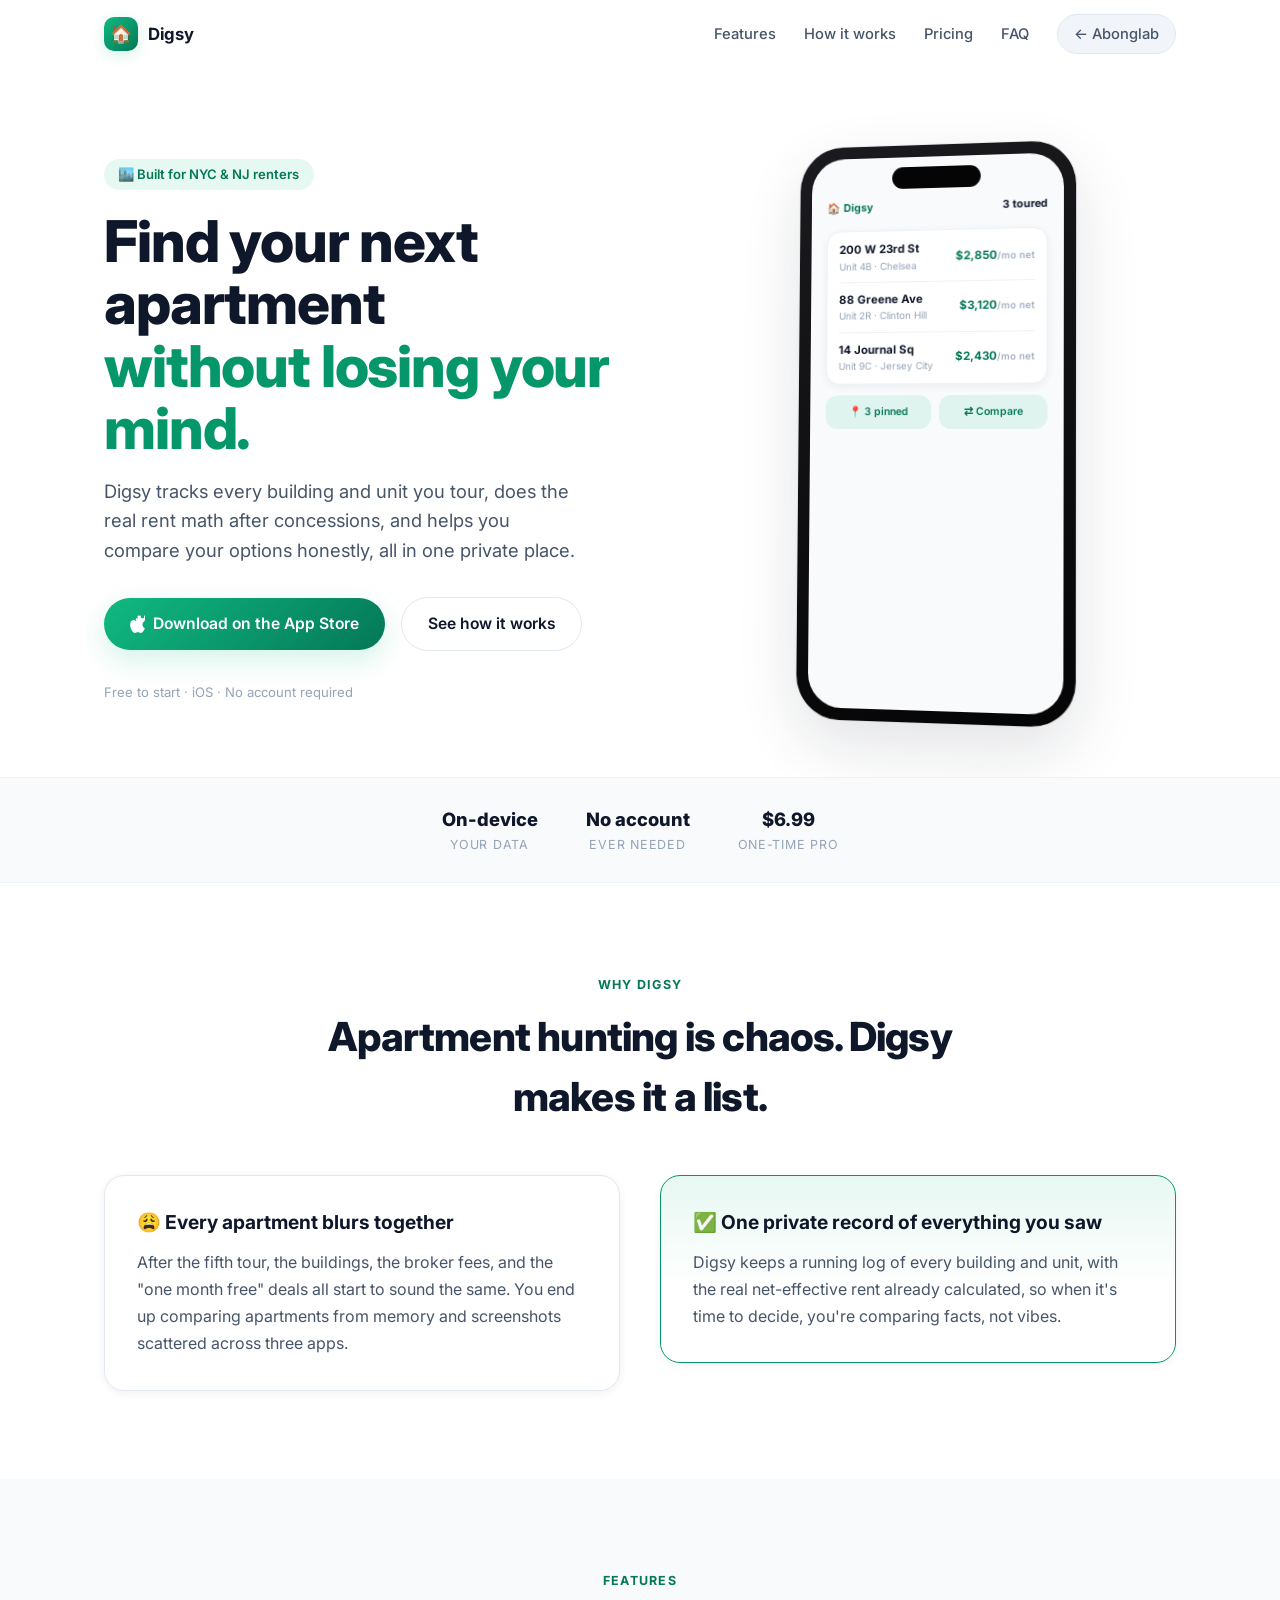
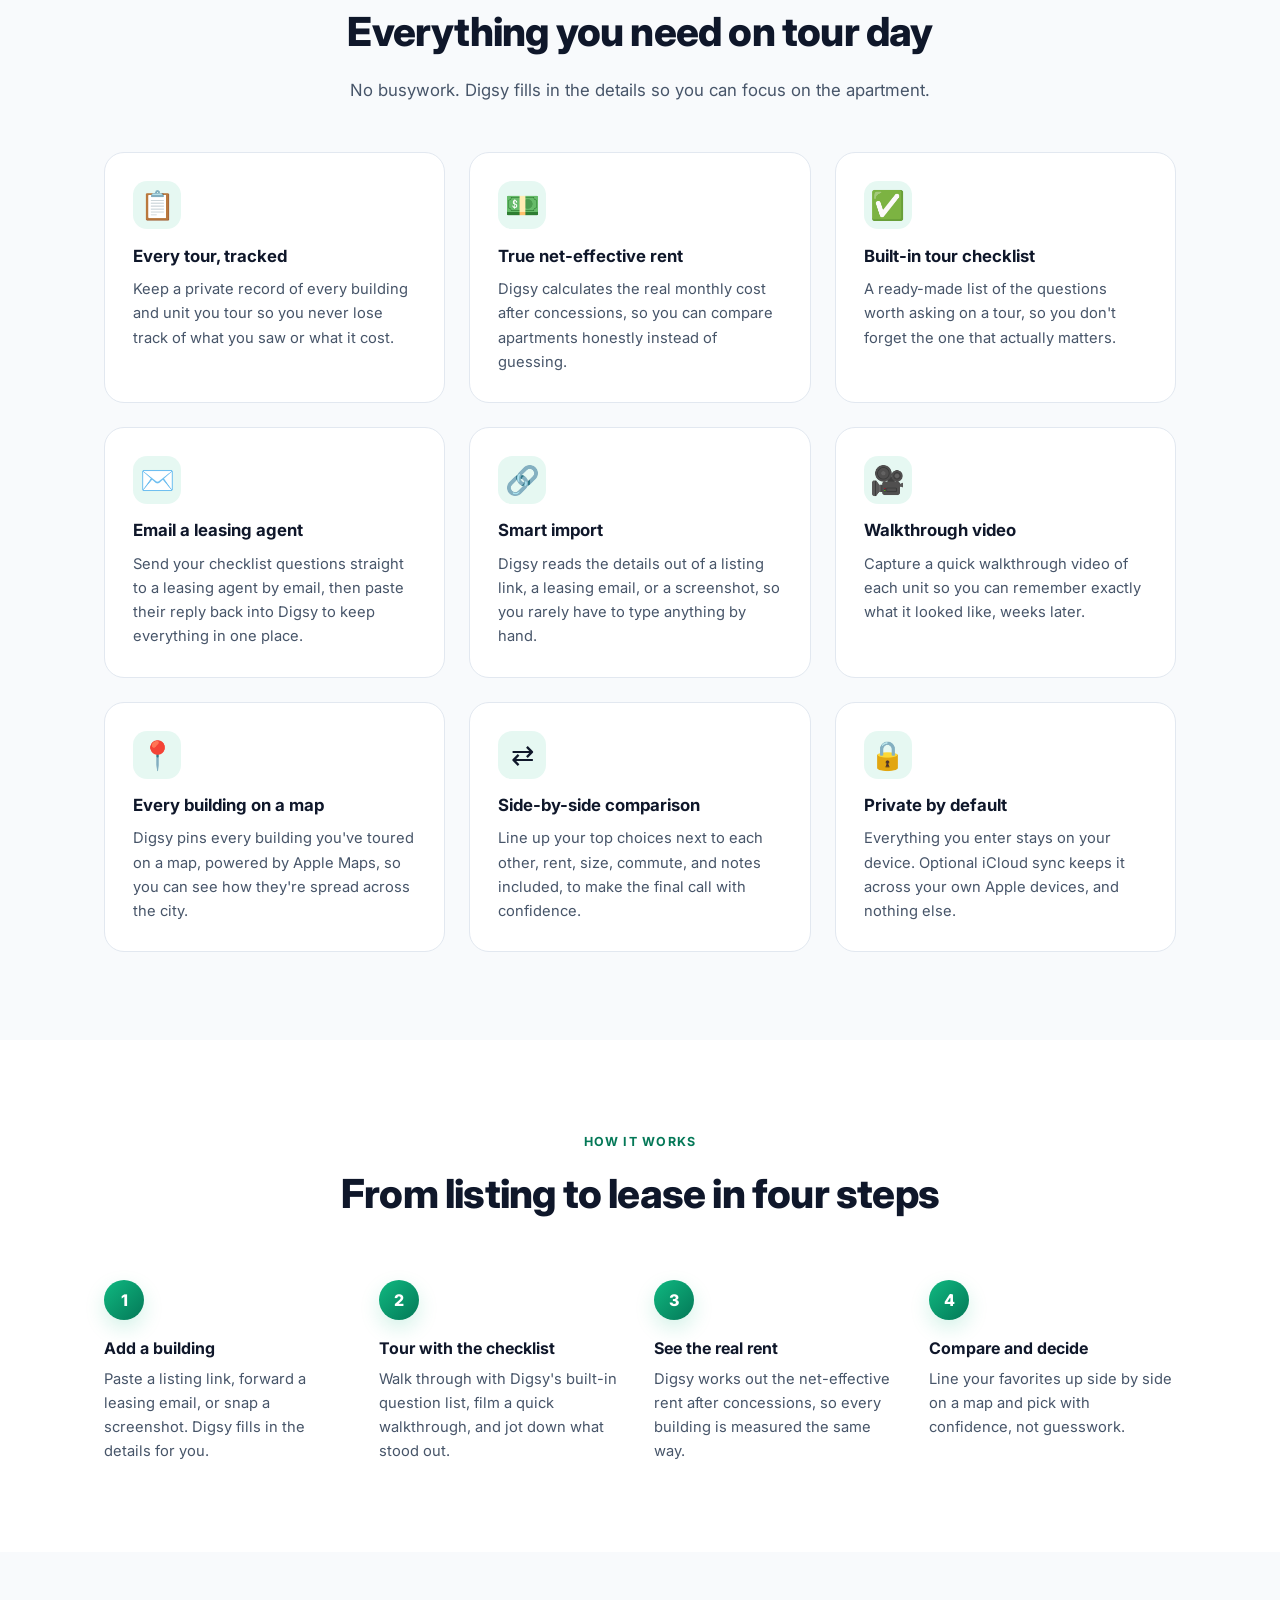
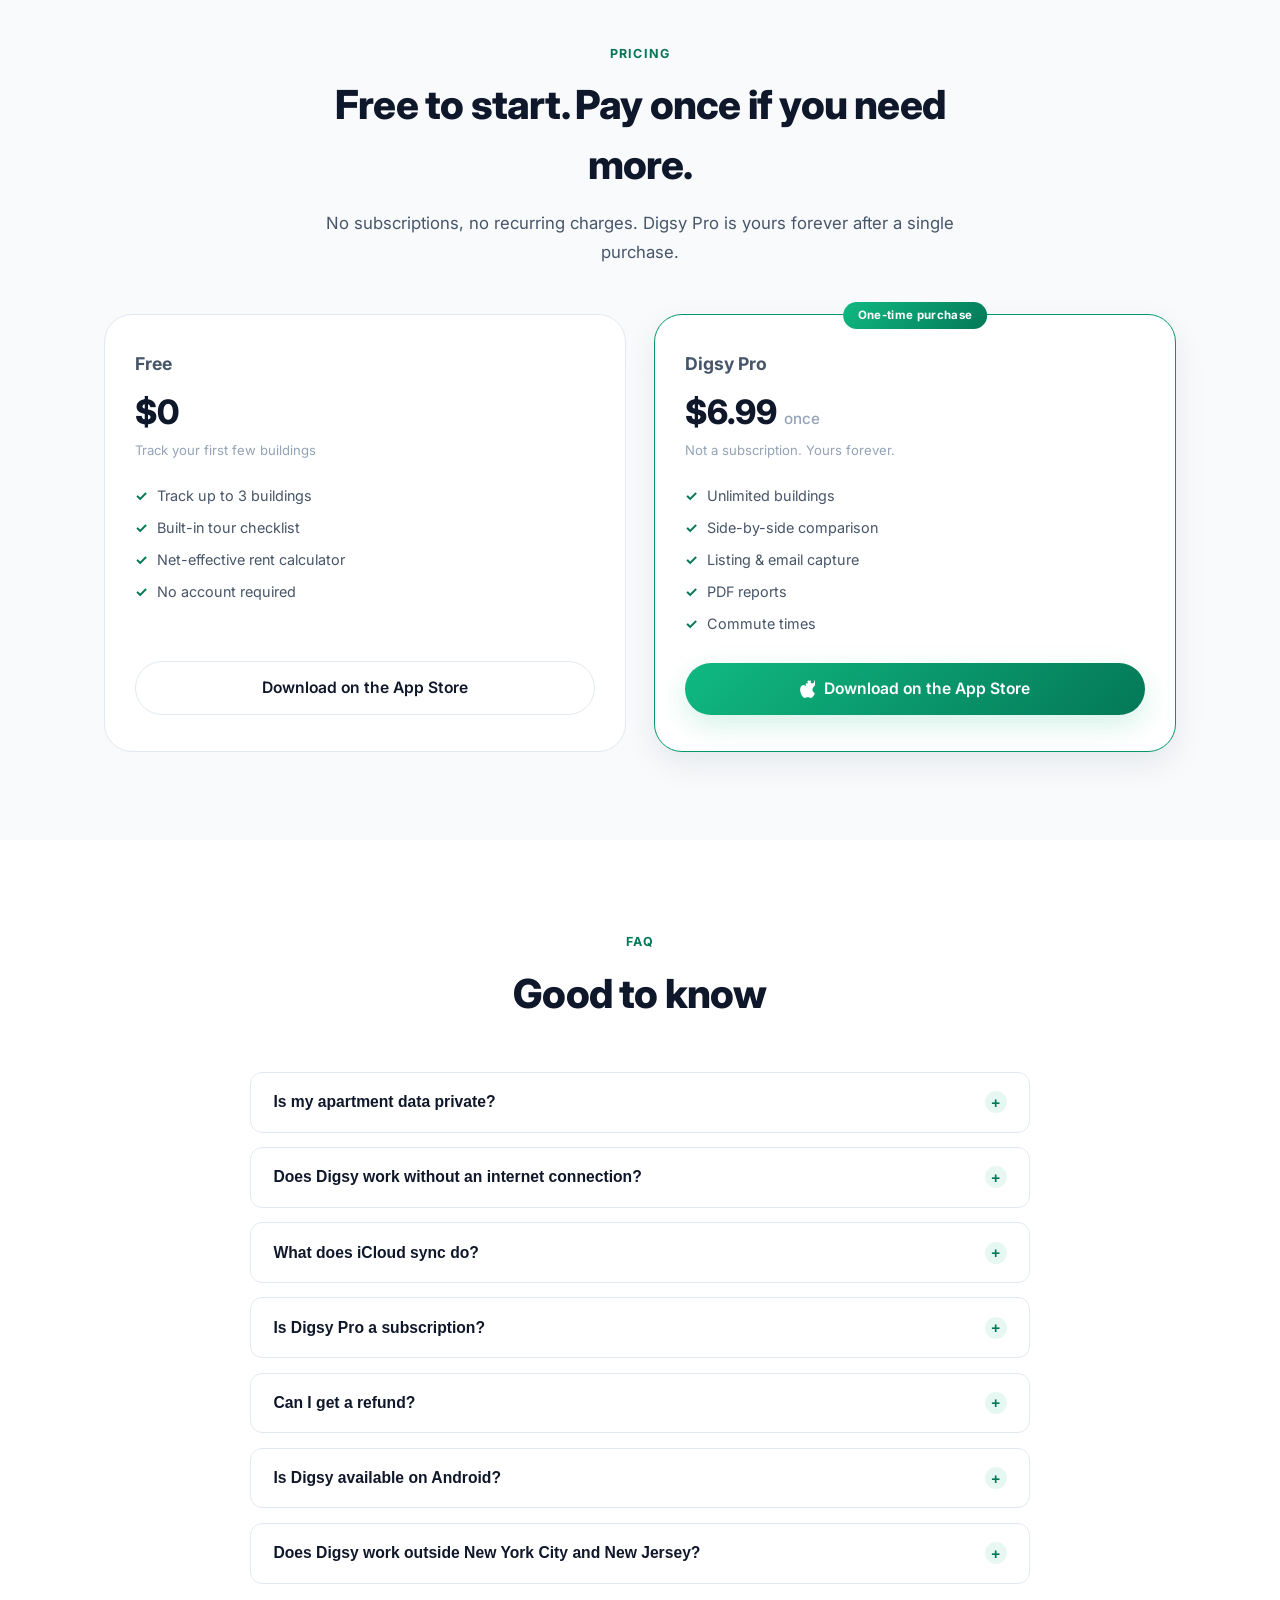
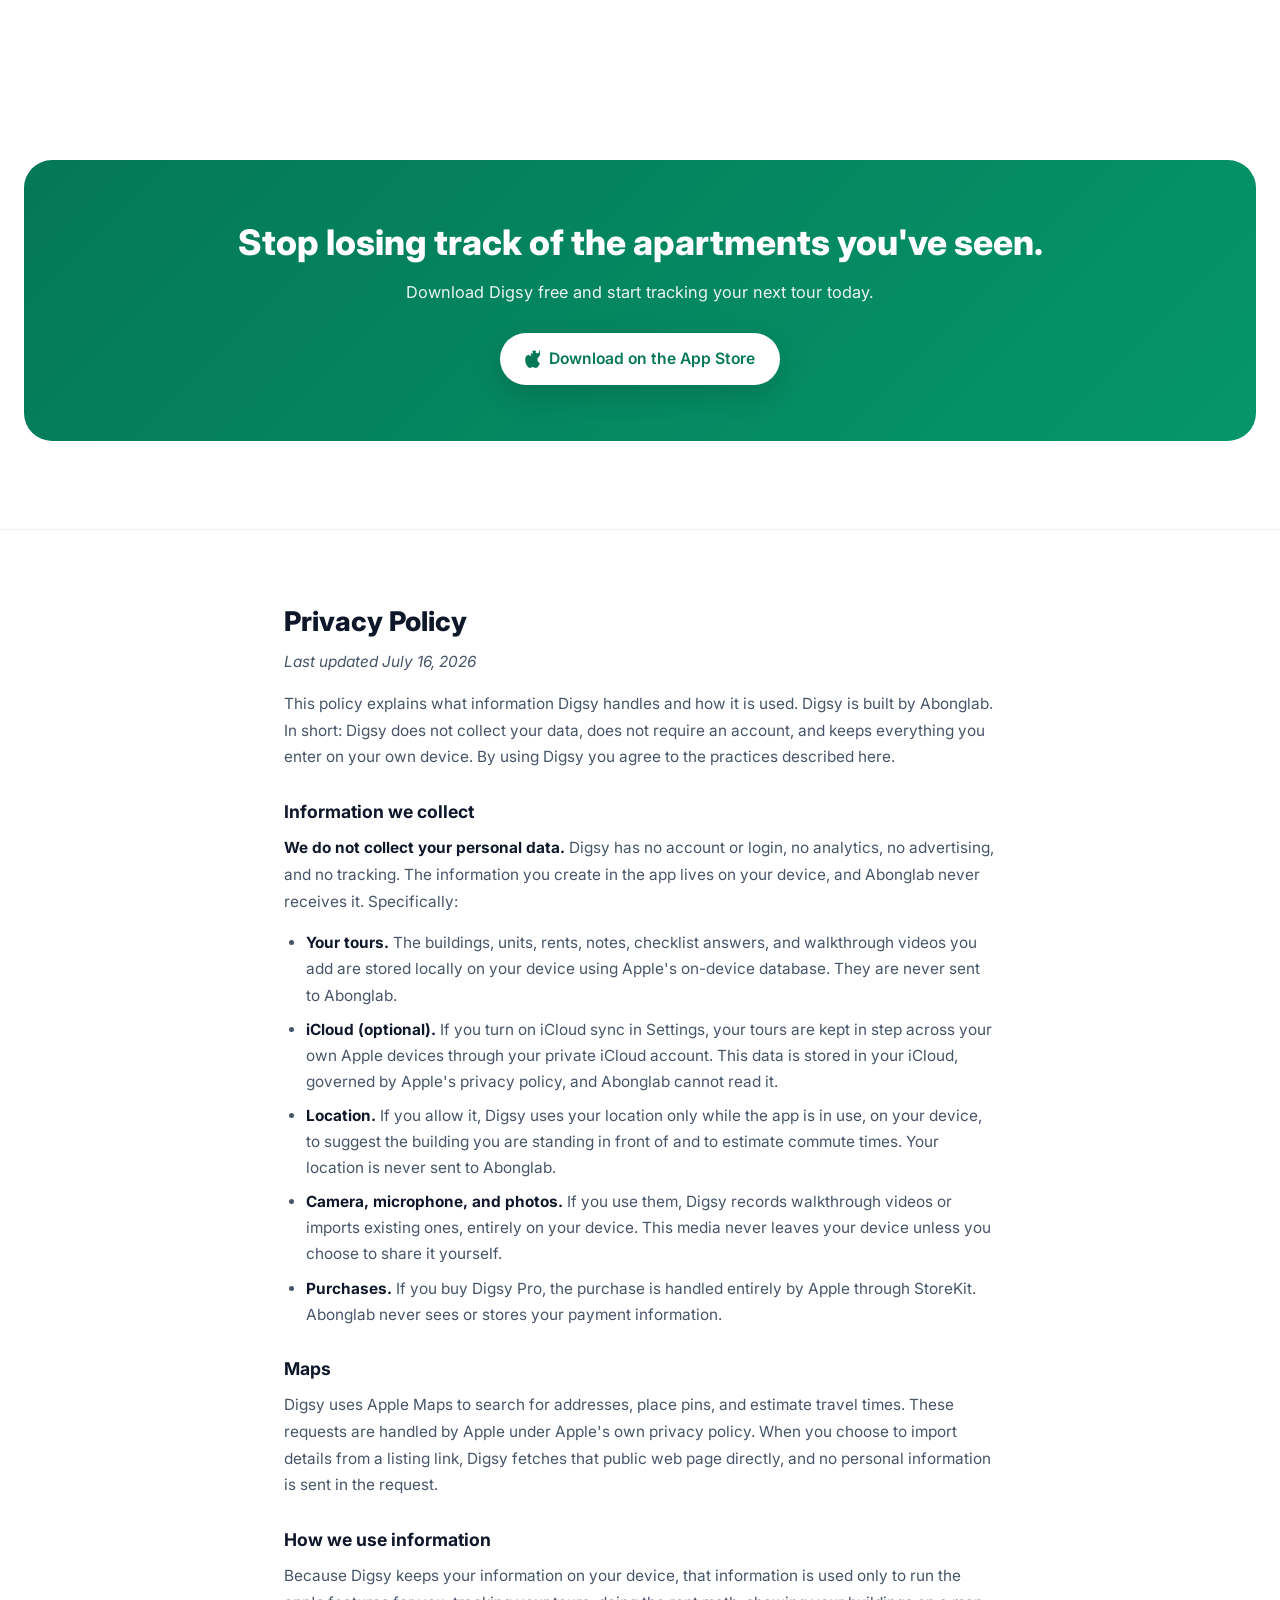
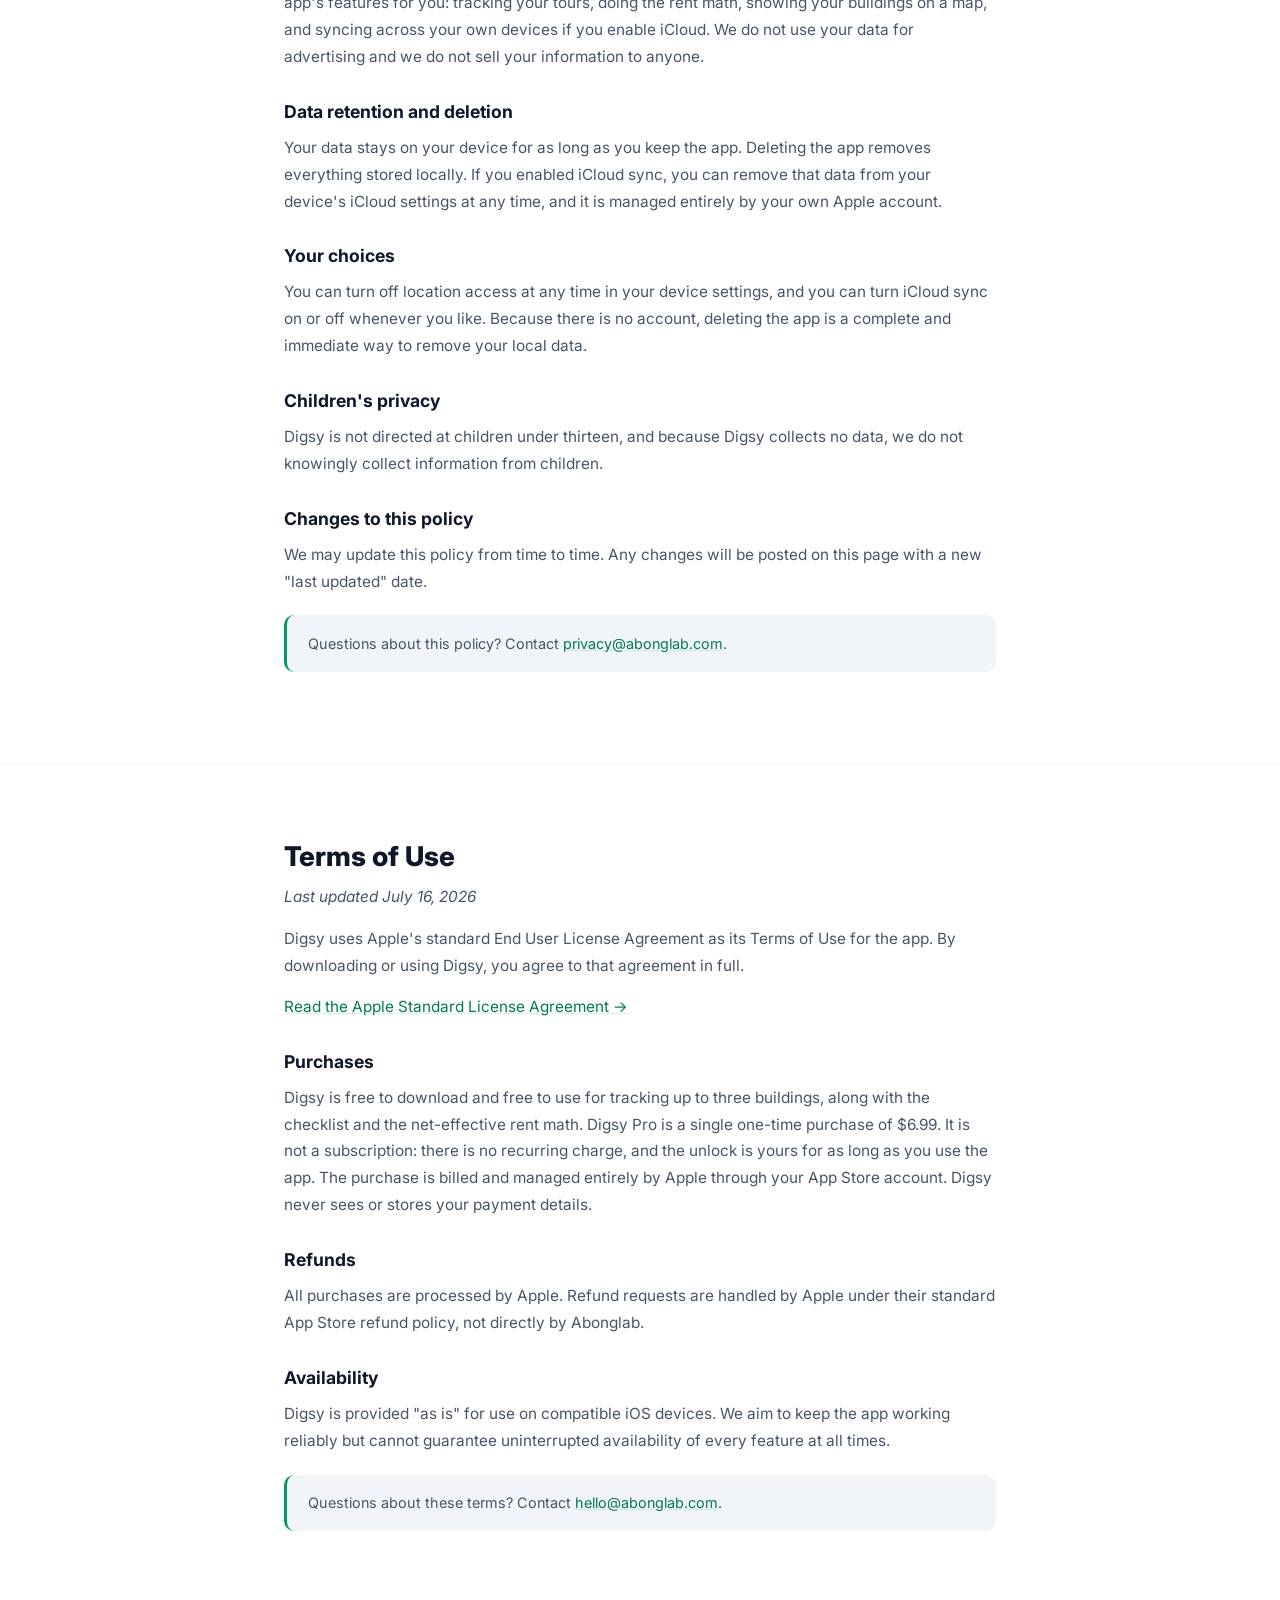
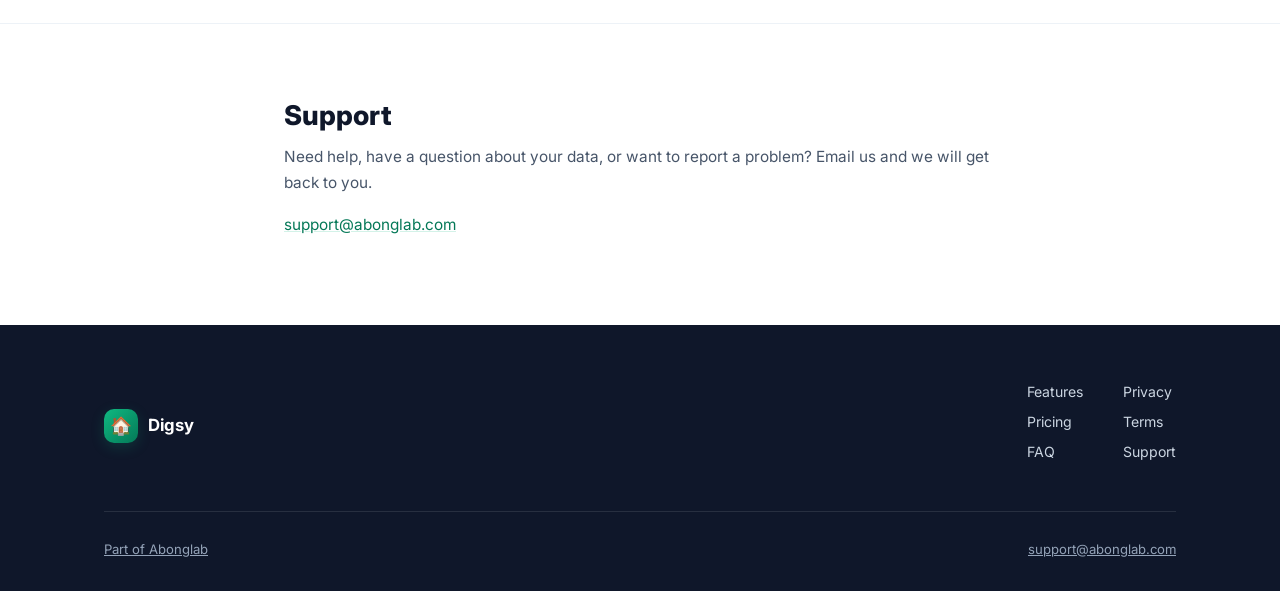
==== digsy/index.html @ 9d489694 "Retouch site: replace Sajuma/Stockwitch with Digsy and Pigeon Swap the two legacy apps for Digsy and" ====
<!DOCTYPE html>
<html lang="en">
<head>
    <meta charset="UTF-8">
    <meta name="viewport" content="width=device-width, initial-scale=1.0">
    <title>Digsy: Apartment Tour Tracker for NYC &amp; NJ</title>
    <meta name="description" content="Digsy is an apartment tour tracker for New York City and New Jersey renters. Track every building you tour, see the true net-effective rent, ask the right questions, and compare your options side by side.">
    <link rel="stylesheet" href="../app.css">
    <link rel="preconnect" href="https://fonts.googleapis.com">
    <link rel="preconnect" href="https://fonts.gstatic.com" crossorigin>
    <link href="https://fonts.googleapis.com/css2?family=Inter:wght@400;500;600;700;800&display=swap" rel="stylesheet">
</head>
<body class="digsy">

    <nav class="app-nav" id="nav">
        <div class="app-nav__inner">
            <a href="#top" class="app-nav__brand">
                <span class="app-nav__icon">🏠</span>
                Digsy
            </a>
            <div class="app-nav__links">
                <a href="#features">Features</a>
                <a href="#how-it-works">How it works</a>
                <a href="#pricing">Pricing</a>
                <a href="#faq">FAQ</a>
                <a href="../index.html" class="app-nav__home">← Abonglab</a>
            </div>
        </div>
    </nav>

    <header class="hero" id="top">
        <div class="wrap hero__inner">
            <div class="reveal">
                <span class="hero__eyebrow">🏙️ Built for NYC &amp; NJ renters</span>
                <h1>Find your next apartment<br><span>without losing your mind.</span></h1>
                <p class="hero__subtext">Digsy tracks every building and unit you tour, does the real rent math after concessions, and helps you compare your options honestly, all in one private place.</p>
                <div class="hero__ctas">
                    <a href="#" class="btn btn-accent"><span class="apple-mark"></span> Download on the App Store</a>
                    <!-- TODO: replace with real App Store URL -->
                    <a href="#how-it-works" class="btn btn-outline">See how it works</a>
                </div>
                <p class="hero__note">Free to start · iOS · No account required</p>
            </div>
            <div class="reveal">
                <div class="phone-stage">
                    <div class="phone">
                        <div class="phone__screen">
                            <div class="phone__notch"></div>
                            <div class="phone__content">
                                <div class="phone__topbar">
                                    <span>🏠 Digsy</span>
                                    <span>3 toured</span>
                                </div>
                                <div class="mock-card">
                                    <div class="mock-building">
                                        <div>
                                            <span class="mock-building__name">200 W 23rd St</span>
                                            <span class="mock-building__unit">Unit 4B · Chelsea</span>
                                        </div>
                                        <span class="mock-building__rent">$2,850<small>/mo net</small></span>
                                    </div>
                                    <div class="mock-building">
                                        <div>
                                            <span class="mock-building__name">88 Greene Ave</span>
                                            <span class="mock-building__unit">Unit 2R · Clinton Hill</span>
                                        </div>
                                        <span class="mock-building__rent">$3,120<small>/mo net</small></span>
                                    </div>
                                    <div class="mock-building">
                                        <div>
                                            <span class="mock-building__name">14 Journal Sq</span>
                                            <span class="mock-building__unit">Unit 9C · Jersey City</span>
                                        </div>
                                        <span class="mock-building__rent">$2,430<small>/mo net</small></span>
                                    </div>
                                </div>
                                <div class="mock-row">
                                    <span class="mock-pill">📍 3 pinned</span>
                                    <span class="mock-pill">⇄ Compare</span>
                                </div>
                            </div>
                        </div>
                    </div>
                </div>
            </div>
        </div>
    </header>

    <section class="trust-strip">
        <div class="wrap trust-strip__row reveal">
            <div class="trust-item">
                <span class="trust-item__value">On-device</span>
                <span class="trust-item__label">Your data</span>
            </div>
            <div class="trust-item">
                <span class="trust-item__value">No account</span>
                <span class="trust-item__label">Ever needed</span>
            </div>
            <div class="trust-item">
                <span class="trust-item__value">$6.99</span>
                <span class="trust-item__label">One-time Pro</span>
            </div>
        </div>
    </section>

    <section class="section" id="why">
        <div class="wrap">
            <div class="section__header reveal">
                <span class="section__eyebrow">Why Digsy</span>
                <h2 class="section__title">Apartment hunting is chaos. Digsy makes it a list.</h2>
            </div>
            <div class="why-grid">
                <div class="why-card why-card--problem reveal">
                    <h3>Every apartment blurs together</h3>
                    <p>After the fifth tour, the buildings, the broker fees, and the "one month free" deals all start to sound the same. You end up comparing apartments from memory and screenshots scattered across three apps.</p>
                </div>
                <div class="why-card why-card--solution reveal">
                    <h3>One private record of everything you saw</h3>
                    <p>Digsy keeps a running log of every building and unit, with the real net-effective rent already calculated, so when it's time to decide, you're comparing facts, not vibes.</p>
                </div>
            </div>
        </div>
    </section>

    <section class="section section-alt" id="features">
        <div class="wrap">
            <div class="section__header reveal">
                <span class="section__eyebrow">Features</span>
                <h2 class="section__title">Everything you need on tour day</h2>
                <p class="section__desc">No busywork. Digsy fills in the details so you can focus on the apartment.</p>
            </div>
            <div class="features-grid">
                <div class="feature-card reveal">
                    <div class="feature-card__icon">📋</div>
                    <h3>Every tour, tracked</h3>
                    <p>Keep a private record of every building and unit you tour so you never lose track of what you saw or what it cost.</p>
                </div>
                <div class="feature-card reveal">
                    <div class="feature-card__icon">💵</div>
                    <h3>True net-effective rent</h3>
                    <p>Digsy calculates the real monthly cost after concessions, so you can compare apartments honestly instead of guessing.</p>
                </div>
                <div class="feature-card reveal">
                    <div class="feature-card__icon">✅</div>
                    <h3>Built-in tour checklist</h3>
                    <p>A ready-made list of the questions worth asking on a tour, so you don't forget the one that actually matters.</p>
                </div>
                <div class="feature-card reveal">
                    <div class="feature-card__icon">✉️</div>
                    <h3>Email a leasing agent</h3>
                    <p>Send your checklist questions straight to a leasing agent by email, then paste their reply back into Digsy to keep everything in one place.</p>
                </div>
                <div class="feature-card reveal">
                    <div class="feature-card__icon">🔗</div>
                    <h3>Smart import</h3>
                    <p>Digsy reads the details out of a listing link, a leasing email, or a screenshot, so you rarely have to type anything by hand.</p>
                </div>
                <div class="feature-card reveal">
                    <div class="feature-card__icon">🎥</div>
                    <h3>Walkthrough video</h3>
                    <p>Capture a quick walkthrough video of each unit so you can remember exactly what it looked like, weeks later.</p>
                </div>
                <div class="feature-card reveal">
                    <div class="feature-card__icon">📍</div>
                    <h3>Every building on a map</h3>
                    <p>Digsy pins every building you've toured on a map, powered by Apple Maps, so you can see how they're spread across the city.</p>
                </div>
                <div class="feature-card reveal">
                    <div class="feature-card__icon">⇄</div>
                    <h3>Side-by-side comparison</h3>
                    <p>Line up your top choices next to each other, rent, size, commute, and notes included, to make the final call with confidence.</p>
                </div>
                <div class="feature-card reveal">
                    <div class="feature-card__icon">🔒</div>
                    <h3>Private by default</h3>
                    <p>Everything you enter stays on your device. Optional iCloud sync keeps it across your own Apple devices, and nothing else.</p>
                </div>
            </div>
        </div>
    </section>

    <section class="section" id="how-it-works">
        <div class="wrap">
            <div class="section__header reveal">
                <span class="section__eyebrow">How it works</span>
                <h2 class="section__title">From listing to lease in four steps</h2>
            </div>
            <div class="steps">
                <div class="step reveal">
                    <div class="step__num">1</div>
                    <h3>Add a building</h3>
                    <p>Paste a listing link, forward a leasing email, or snap a screenshot. Digsy fills in the details for you.</p>
                </div>
                <div class="step reveal">
                    <div class="step__num">2</div>
                    <h3>Tour with the checklist</h3>
                    <p>Walk through with Digsy's built-in question list, film a quick walkthrough, and jot down what stood out.</p>
                </div>
                <div class="step reveal">
                    <div class="step__num">3</div>
                    <h3>See the real rent</h3>
                    <p>Digsy works out the net-effective rent after concessions, so every building is measured the same way.</p>
                </div>
                <div class="step reveal">
                    <div class="step__num">4</div>
                    <h3>Compare and decide</h3>
                    <p>Line your favorites up side by side on a map and pick with confidence, not guesswork.</p>
                </div>
            </div>
        </div>
    </section>

    <section class="section section-alt" id="pricing">
        <div class="wrap">
            <div class="section__header reveal">
                <span class="section__eyebrow">Pricing</span>
                <h2 class="section__title">Free to start. Pay once if you need more.</h2>
                <p class="section__desc">No subscriptions, no recurring charges. Digsy Pro is yours forever after a single purchase.</p>
            </div>
            <div class="pricing-grid">
                <div class="price-card reveal">
                    <h3>Free</h3>
                    <div class="price-card__price">$0</div>
                    <p class="price-card__note">Track your first few buildings</p>
                    <ul>
                        <li>Track up to 3 buildings</li>
                        <li>Built-in tour checklist</li>
                        <li>Net-effective rent calculator</li>
                        <li>No account required</li>
                    </ul>
                    <a href="#" class="btn btn-outline btn-block">Download on the App Store</a>
                    <!-- TODO: replace with real App Store URL -->
                </div>
                <div class="price-card price-card--highlight reveal">
                    <span class="price-card__badge">One-time purchase</span>
                    <h3>Digsy Pro</h3>
                    <div class="price-card__price">$6.99 <span>once</span></div>
                    <p class="price-card__note">Not a subscription. Yours forever.</p>
                    <ul>
                        <li>Unlimited buildings</li>
                        <li>Side-by-side comparison</li>
                        <li>Listing &amp; email capture</li>
                        <li>PDF reports</li>
                        <li>Commute times</li>
                    </ul>
                    <a href="#" class="btn btn-accent btn-block"><span class="apple-mark"></span> Download on the App Store</a>
                    <!-- TODO: replace with real App Store URL -->
                </div>
            </div>
        </div>
    </section>

    <section class="section" id="faq">
        <div class="wrap">
            <div class="section__header reveal">
                <span class="section__eyebrow">FAQ</span>
                <h2 class="section__title">Good to know</h2>
            </div>
            <div class="faq-list reveal">
                <div class="faq-item" data-open="false">
                    <button class="faq-item__q" aria-expanded="false">
                        Is my apartment data private?
                        <span class="faq-item__icon">+</span>
                    </button>
                    <div class="faq-item__a">
                        <div class="faq-item__a-inner">Yes. Everything you enter, buildings, units, notes, and videos, stays on your device. Digsy has no account or login, no analytics, and no advertising, so there is nothing to hand off to us.</div>
                    </div>
                </div>
                <div class="faq-item" data-open="false">
                    <button class="faq-item__q" aria-expanded="false">
                        Does Digsy work without an internet connection?
                        <span class="faq-item__icon">+</span>
                    </button>
                    <div class="faq-item__a">
                        <div class="faq-item__a-inner">Tracking, notes, the checklist, and the rent math all work fully on-device, so you can use most of Digsy offline. Importing a listing link, using maps, or sending an email naturally needs a connection.</div>
                    </div>
                </div>
                <div class="faq-item" data-open="false">
                    <button class="faq-item__q" aria-expanded="false">
                        What does iCloud sync do?
                        <span class="faq-item__icon">+</span>
                    </button>
                    <div class="faq-item__a">
                        <div class="faq-item__a-inner">If you turn it on in Settings, iCloud keeps your tours in step across your own Apple devices through your private iCloud account. Abonglab cannot read this data. It never leaves Apple's systems and yours.</div>
                    </div>
                </div>
                <div class="faq-item" data-open="false">
                    <button class="faq-item__q" aria-expanded="false">
                        Is Digsy Pro a subscription?
                        <span class="faq-item__icon">+</span>
                    </button>
                    <div class="faq-item__a">
                        <div class="faq-item__a-inner">No. Digsy Pro is a single one-time purchase of $6.99, billed once by Apple. There is no recurring charge and the unlock is yours for as long as you use the app.</div>
                    </div>
                </div>
                <div class="faq-item" data-open="false">
                    <button class="faq-item__q" aria-expanded="false">
                        Can I get a refund?
                        <span class="faq-item__icon">+</span>
                    </button>
                    <div class="faq-item__a">
                        <div class="faq-item__a-inner">All purchases are processed by Apple through the App Store, so refunds are handled by Apple under their standard refund policy. You can request one directly from your Apple ID purchase history.</div>
                    </div>
                </div>
                <div class="faq-item" data-open="false">
                    <button class="faq-item__q" aria-expanded="false">
                        Is Digsy available on Android?
                        <span class="faq-item__icon">+</span>
                    </button>
                    <div class="faq-item__a">
                        <div class="faq-item__a-inner">Not currently. Digsy is an iOS app built for iPhone.</div>
                    </div>
                </div>
                <div class="faq-item" data-open="false">
                    <button class="faq-item__q" aria-expanded="false">
                        Does Digsy work outside New York City and New Jersey?
                        <span class="faq-item__icon">+</span>
                    </button>
                    <div class="faq-item__a">
                        <div class="faq-item__a-inner">Digsy is built with NYC and NJ renters in mind, from the rent math to the map, but nothing stops you from tracking a tour anywhere addresses and Apple Maps are supported.</div>
                    </div>
                </div>
            </div>
        </div>
    </section>

    <section class="section">
        <div class="final-cta reveal">
            <h2>Stop losing track of the apartments you've seen.</h2>
            <p>Download Digsy free and start tracking your next tour today.</p>
            <a href="#" class="btn btn-accent"><span class="apple-mark"></span> Download on the App Store</a>
            <!-- TODO: replace with real App Store URL -->
        </div>
    </section>

    <section class="legal" id="privacy">
        <div class="wrap legal__inner">
            <h2>Privacy Policy</h2>
            <p class="legal__updated">Last updated July 16, 2026</p>
            <p>This policy explains what information Digsy handles and how it is used. Digsy is built by Abonglab. In short: Digsy does not collect your data, does not require an account, and keeps everything you enter on your own device. By using Digsy you agree to the practices described here.</p>

            <h3>Information we collect</h3>
            <p><strong>We do not collect your personal data.</strong> Digsy has no account or login, no analytics, no advertising, and no tracking. The information you create in the app lives on your device, and Abonglab never receives it. Specifically:</p>
            <ul>
                <li><strong>Your tours.</strong> The buildings, units, rents, notes, checklist answers, and walkthrough videos you add are stored locally on your device using Apple's on-device database. They are never sent to Abonglab.</li>
                <li><strong>iCloud (optional).</strong> If you turn on iCloud sync in Settings, your tours are kept in step across your own Apple devices through your private iCloud account. This data is stored in your iCloud, governed by Apple's privacy policy, and Abonglab cannot read it.</li>
                <li><strong>Location.</strong> If you allow it, Digsy uses your location only while the app is in use, on your device, to suggest the building you are standing in front of and to estimate commute times. Your location is never sent to Abonglab.</li>
                <li><strong>Camera, microphone, and photos.</strong> If you use them, Digsy records walkthrough videos or imports existing ones, entirely on your device. This media never leaves your device unless you choose to share it yourself.</li>
                <li><strong>Purchases.</strong> If you buy Digsy Pro, the purchase is handled entirely by Apple through StoreKit. Abonglab never sees or stores your payment information.</li>
            </ul>

            <h3>Maps</h3>
            <p>Digsy uses Apple Maps to search for addresses, place pins, and estimate travel times. These requests are handled by Apple under Apple's own privacy policy. When you choose to import details from a listing link, Digsy fetches that public web page directly, and no personal information is sent in the request.</p>

            <h3>How we use information</h3>
            <p>Because Digsy keeps your information on your device, that information is used only to run the app's features for you: tracking your tours, doing the rent math, showing your buildings on a map, and syncing across your own devices if you enable iCloud. We do not use your data for advertising and we do not sell your information to anyone.</p>

            <h3>Data retention and deletion</h3>
            <p>Your data stays on your device for as long as you keep the app. Deleting the app removes everything stored locally. If you enabled iCloud sync, you can remove that data from your device's iCloud settings at any time, and it is managed entirely by your own Apple account.</p>

            <h3>Your choices</h3>
            <p>You can turn off location access at any time in your device settings, and you can turn iCloud sync on or off whenever you like. Because there is no account, deleting the app is a complete and immediate way to remove your local data.</p>

            <h3>Children's privacy</h3>
            <p>Digsy is not directed at children under thirteen, and because Digsy collects no data, we do not knowingly collect information from children.</p>

            <h3>Changes to this policy</h3>
            <p>We may update this policy from time to time. Any changes will be posted on this page with a new "last updated" date.</p>

            <div class="legal-callout">Questions about this policy? Contact <a href="mailto:privacy@abonglab.com">privacy@abonglab.com</a>.</div>
        </div>
    </section>

    <section class="legal" id="terms">
        <div class="wrap legal__inner">
            <h2>Terms of Use</h2>
            <p class="legal__updated">Last updated July 16, 2026</p>
            <p>Digsy uses Apple's standard End User License Agreement as its Terms of Use for the app. By downloading or using Digsy, you agree to that agreement in full.</p>
            <p><a href="https://www.apple.com/legal/internet-services/itunes/dev/stdeula/">Read the Apple Standard License Agreement →</a></p>

            <h3>Purchases</h3>
            <p>Digsy is free to download and free to use for tracking up to three buildings, along with the checklist and the net-effective rent math. Digsy Pro is a single one-time purchase of $6.99. It is not a subscription: there is no recurring charge, and the unlock is yours for as long as you use the app. The purchase is billed and managed entirely by Apple through your App Store account. Digsy never sees or stores your payment details.</p>

            <h3>Refunds</h3>
            <p>All purchases are processed by Apple. Refund requests are handled by Apple under their standard App Store refund policy, not directly by Abonglab.</p>

            <h3>Availability</h3>
            <p>Digsy is provided "as is" for use on compatible iOS devices. We aim to keep the app working reliably but cannot guarantee uninterrupted availability of every feature at all times.</p>

            <div class="legal-callout">Questions about these terms? Contact <a href="mailto:hello@abonglab.com">hello@abonglab.com</a>.</div>
        </div>
    </section>

    <section class="legal" id="support">
        <div class="wrap legal__inner">
            <h2>Support</h2>
            <p>Need help, have a question about your data, or want to report a problem? Email us and we will get back to you.</p>
            <p><a href="mailto:support@abonglab.com">support@abonglab.com</a></p>
        </div>
    </section>

    <footer class="app-footer">
        <div class="wrap">
            <div class="app-footer__top">
                <div class="app-footer__brand">
                    <span class="app-nav__icon">🏠</span>
                    Digsy
                </div>
                <div class="app-footer__links">
                    <div class="app-footer__col">
                        <a href="#features">Features</a>
                        <a href="#pricing">Pricing</a>
                        <a href="#faq">FAQ</a>
                    </div>
                    <div class="app-footer__col">
                        <a href="#privacy">Privacy</a>
                        <a href="#terms">Terms</a>
                        <a href="#support">Support</a>
                    </div>
                </div>
            </div>
            <div class="app-footer__bottom">
                <p><a href="../index.html">Part of Abonglab</a></p>
                <p><a href="mailto:support@abonglab.com">support@abonglab.com</a></p>
            </div>
        </div>
    </footer>

    <script src="../app.js"></script>
</body>
</html>
---- app.css ----
/* ===== ABONGLAB APP PAGES: clean iOS product page design system ===== */
/* Shared by digsy/index.html and pigeon/index.html. Each page sets its own
   accent color via a body class (body.digsy or body.pigeon). */

:root {
    --accent: #059669;
    --accent-dark: #047857;
    --accent-light: #10b981;
    --accent-soft: rgba(16, 185, 129, 0.1);
    --accent-soft-strong: rgba(16, 185, 129, 0.18);

    --ink: #0f172a;
    --ink-soft: #475569;
    --ink-faint: #94a3b8;
    --paper: #ffffff;
    --paper-alt: #f8fafc;
    --paper-tint: #f1f5f9;
    --border: #e2e8f0;
    --border-soft: #edf2f7;

    --shadow-sm: 0 2px 8px rgba(15, 23, 42, 0.06);
    --shadow-md: 0 12px 32px rgba(15, 23, 42, 0.08);
    --shadow-lg: 0 24px 64px rgba(15, 23, 42, 0.12);

    --radius-sm: 12px;
    --radius-md: 20px;
    --radius-lg: 28px;
}

body.pigeon {
    --accent: #2563eb;
    --accent-dark: #1d4ed8;
    --accent-light: #3b82f6;
    --accent-soft: rgba(37, 99, 235, 0.1);
    --accent-soft-strong: rgba(37, 99, 235, 0.18);
}

*, *::before, *::after {
    margin: 0;
    padding: 0;
    box-sizing: border-box;
}

html {
    scroll-behavior: smooth;
}

body {
    font-family: -apple-system, BlinkMacSystemFont, 'SF Pro Display', 'Inter', sans-serif;
    background: var(--paper);
    color: var(--ink);
    line-height: 1.5;
    -webkit-font-smoothing: antialiased;
}

a {
    color: var(--accent);
}

img, svg {
    max-width: 100%;
    display: block;
}

.wrap {
    max-width: 1120px;
    margin: 0 auto;
    padding: 0 1.5rem;
}

section {
    position: relative;
}

/* Focus states for accessibility */
a:focus-visible,
button:focus-visible {
    outline: 2px solid var(--accent);
    outline-offset: 3px;
}

/* ===== SCROLL REVEAL ===== */
.reveal {
    opacity: 0;
    transform: translateY(24px);
    transition: opacity 0.6s ease-out, transform 0.6s ease-out;
}

.reveal.is-visible {
    opacity: 1;
    transform: translateY(0);
}

/* ===== NAV ===== */
.app-nav {
    position: sticky;
    top: 0;
    z-index: 100;
    background: rgba(255, 255, 255, 0.7);
    backdrop-filter: blur(16px) saturate(160%);
    border-bottom: 1px solid transparent;
    transition: background 0.3s ease, border-color 0.3s ease, box-shadow 0.3s ease;
}

.app-nav.is-scrolled {
    background: rgba(255, 255, 255, 0.92);
    border-bottom-color: var(--border);
    box-shadow: var(--shadow-sm);
}

.app-nav__inner {
    max-width: 1120px;
    margin: 0 auto;
    padding: 0.9rem 1.5rem;
    display: flex;
    align-items: center;
    justify-content: space-between;
    gap: 1.5rem;
}

.app-nav__brand {
    display: flex;
    align-items: center;
    gap: 0.6rem;
    text-decoration: none;
    color: var(--ink);
    font-weight: 700;
    font-size: 1.05rem;
}

.app-nav__icon {
    width: 34px;
    height: 34px;
    border-radius: 10px;
    display: flex;
    align-items: center;
    justify-content: center;
    font-size: 1.1rem;
    background: linear-gradient(135deg, var(--accent-light), var(--accent-dark));
    box-shadow: 0 4px 14px var(--accent-soft-strong);
}

.app-nav__links {
    display: flex;
    align-items: center;
    gap: 1.75rem;
}

.app-nav__links a {
    color: var(--ink-soft);
    text-decoration: none;
    font-weight: 500;
    font-size: 0.92rem;
    transition: color 0.2s ease;
}

.app-nav__links a:hover {
    color: var(--ink);
}

.app-nav__home {
    display: inline-flex;
    align-items: center;
    gap: 0.4rem;
    padding: 0.5rem 1rem;
    border-radius: 50px;
    background: var(--paper-tint);
    border: 1px solid var(--border);
    font-size: 0.85rem;
    color: var(--ink-soft) !important;
}

.app-nav__toggle {
    display: none;
}

/* ===== HERO ===== */
.hero {
    padding: 4.5rem 0 3.5rem;
    overflow: hidden;
}

.hero__inner {
    display: grid;
    grid-template-columns: 1.05fr 0.95fr;
    gap: 3.5rem;
    align-items: center;
}

.hero__eyebrow {
    display: inline-flex;
    align-items: center;
    gap: 0.5rem;
    background: var(--accent-soft);
    color: var(--accent-dark);
    border-radius: 50px;
    padding: 0.35rem 0.9rem;
    font-size: 0.82rem;
    font-weight: 600;
    margin-bottom: 1.25rem;
}

.hero h1 {
    font-size: clamp(2.4rem, 4.6vw, 3.6rem);
    font-weight: 800;
    letter-spacing: -0.02em;
    line-height: 1.08;
    margin-bottom: 1.1rem;
    color: var(--ink);
}

.hero h1 span {
    color: var(--accent);
}

.hero__subtext {
    font-size: 1.15rem;
    color: var(--ink-soft);
    max-width: 480px;
    margin-bottom: 2rem;
    line-height: 1.6;
}

.hero__ctas {
    display: flex;
    align-items: center;
    gap: 1rem;
    flex-wrap: wrap;
    margin-bottom: 2rem;
}

.hero__note {
    font-size: 0.82rem;
    color: var(--ink-faint);
}

/* Buttons */
.btn {
    display: inline-flex;
    align-items: center;
    gap: 0.55rem;
    padding: 0.9rem 1.6rem;
    border-radius: 50px;
    font-weight: 600;
    font-size: 0.98rem;
    text-decoration: none;
    border: none;
    cursor: pointer;
    transition: transform 0.2s ease, box-shadow 0.2s ease, background 0.2s ease;
}

.btn-accent {
    background: linear-gradient(135deg, var(--accent-light), var(--accent-dark));
    color: #fff;
    box-shadow: 0 10px 28px var(--accent-soft-strong);
}

.btn-accent:hover {
    transform: translateY(-2px);
    box-shadow: 0 16px 36px var(--accent-soft-strong);
}

.btn-outline {
    background: var(--paper);
    color: var(--ink);
    border: 1px solid var(--border);
}

.btn-outline:hover {
    border-color: var(--accent);
    color: var(--accent-dark);
    transform: translateY(-2px);
}

.btn-block {
    width: 100%;
    justify-content: center;
}

.apple-mark {
    display: inline-block;
    width: 15px;
    height: 18px;
    background: currentColor;
    -webkit-mask: url("data:image/svg+xml,%3Csvg xmlns='http://www.w3.org/2000/svg' viewBox='0 0 814 1000'%3E%3Cpath d='M788.1 340.9c-5.8 4.5-108.2 62.2-108.2 190.5 0 148.4 130.3 200.9 134.2 202.2-.6 3.2-20.7 71.9-68.7 141.9-42.8 61.6-87.5 123.1-155.5 123.1s-85.5-39.5-164-39.5c-76 0-103.7 40.8-165.9 40.8s-105-57.8-155.5-127.4C46 790.4 0 663.5 0 541.1c0-24.7 2.4-49.2 6.5-73.3 16.8-104.9 90.3-190.3 174.3-190.3 32.5 0 66.5 13.7 89.7 22.7 26.3 10.2 91.4 41.4 91.4 41.4s-51.5-37.3-51.5-96.4c0-28.1 14.1-68.7 49.7-68.7 26.4 0 47.1 16.8 62.2 16.8 4.8 0 8.9-2.4 8.9-8.9 0-33.8-28.5-54.5-28.5-81.9 0-36.3 26.1-70.2 58.7-70.2 22.1 0 36.6 17.7 50.1 17.7 10.5 0 18.8-9.7 18.8-20.6 0-6.5-2.4-20.6-2.4-20.6s1.6-1.6 8.9-1.6c22 0 60.5 34.6 60.5 80.3 0 36.3-17.7 62.2-17.7 62.2s51.3 34.6 107.2 34.6c22.1 0 43.5-7.3 58.7-22.1 20.1-19.9 35.4-68.4 35.4-111.9 0-20.2-2.4-39.5-2.4-39.5 56.2 16 97.7 75 97.7 150.3z'/%3E%3C/svg%3E") center/contain no-repeat;
    flex-shrink: 0;
}

/* ===== PHONE MOCKUP (shared shell) ===== */
.phone-stage {
    display: flex;
    justify-content: center;
    perspective: 1200px;
}

.phone {
    width: 280px;
    border-radius: 44px;
    background: linear-gradient(160deg, #1b1b1f, #050506);
    padding: 12px;
    box-shadow: var(--shadow-lg), 0 0 0 1px rgba(15, 23, 42, 0.06);
    transform: rotateY(-8deg) rotateX(2deg);
    transition: transform 0.15s ease-out;
    will-change: transform;
}

.phone__screen {
    background: var(--paper);
    border-radius: 34px;
    overflow: hidden;
    position: relative;
    aspect-ratio: 9 / 19.5;
    display: flex;
    flex-direction: column;
}

.phone__notch {
    position: absolute;
    top: 10px;
    left: 50%;
    transform: translateX(-50%);
    width: 90px;
    height: 22px;
    background: #050506;
    border-radius: 20px;
    z-index: 5;
}

.phone__content {
    flex: 1;
    padding: 2.6rem 1rem 1.2rem;
    display: flex;
    flex-direction: column;
    gap: 0.7rem;
    background: var(--paper-alt);
}

.phone__topbar {
    display: flex;
    align-items: center;
    justify-content: space-between;
    font-size: 0.68rem;
    font-weight: 700;
    color: var(--ink);
    margin-bottom: 0.3rem;
}

.phone__topbar span:first-child {
    color: var(--accent-dark);
}

/* Digsy mock content */
.mock-card {
    background: var(--paper);
    border: 1px solid var(--border-soft);
    border-radius: 14px;
    padding: 0.65rem 0.75rem;
    box-shadow: var(--shadow-sm);
}

.mock-building {
    display: flex;
    align-items: center;
    justify-content: space-between;
    gap: 0.5rem;
}

.mock-building + .mock-building {
    margin-top: 0.55rem;
    padding-top: 0.55rem;
    border-top: 1px solid var(--border-soft);
}

.mock-building__name {
    display: block;
    font-size: 0.72rem;
    font-weight: 700;
    color: var(--ink);
}

.mock-building__unit {
    display: block;
    font-size: 0.62rem;
    color: var(--ink-faint);
}

.mock-building__rent {
    font-size: 0.72rem;
    font-weight: 700;
    color: var(--accent-dark);
    white-space: nowrap;
}

.mock-building__rent small {
    font-weight: 500;
    color: var(--ink-faint);
}

.mock-row {
    display: flex;
    gap: 0.5rem;
}

.mock-pill {
    flex: 1;
    background: var(--accent-soft);
    color: var(--accent-dark);
    border-radius: 12px;
    padding: 0.55rem 0.6rem;
    font-size: 0.66rem;
    font-weight: 600;
    text-align: center;
}

/* Pigeon mock content */
.mock-station {
    background: var(--paper);
    border: 1px solid var(--border-soft);
    border-radius: 14px;
    padding: 0.7rem 0.8rem;
    box-shadow: var(--shadow-sm);
}

.mock-station__name {
    font-size: 0.72rem;
    font-weight: 700;
    color: var(--ink);
    display: block;
    margin-bottom: 0.45rem;
}

.mock-station__counts {
    display: flex;
    gap: 0.5rem;
    margin-bottom: 0.4rem;
}

.mock-count {
    font-size: 0.68rem;
    font-weight: 700;
    border-radius: 8px;
    padding: 0.25rem 0.5rem;
}

.mock-count--bikes {
    background: rgba(37, 99, 235, 0.12);
    color: var(--accent-dark);
}

.mock-count--docks {
    background: rgba(239, 68, 68, 0.1);
    color: #dc2626;
}

.mock-alert {
    font-size: 0.62rem;
    color: #b45309;
    background: rgba(245, 158, 11, 0.12);
    border-radius: 8px;
    padding: 0.25rem 0.5rem;
    display: inline-block;
}

.mock-route {
    background: var(--paper);
    border: 1px solid var(--border-soft);
    border-radius: 14px;
    padding: 0.5rem 0.6rem;
    box-shadow: var(--shadow-sm);
}

.mock-diary {
    font-size: 0.66rem;
    color: var(--ink-soft);
    background: var(--paper);
    border: 1px solid var(--border-soft);
    border-radius: 14px;
    padding: 0.6rem 0.7rem;
    box-shadow: var(--shadow-sm);
}

/* ===== TRUST STRIP ===== */
.trust-strip {
    border-top: 1px solid var(--border-soft);
    border-bottom: 1px solid var(--border-soft);
    background: var(--paper-alt);
    padding: 1.75rem 0;
}

.trust-strip__row {
    display: flex;
    justify-content: center;
    gap: 3rem;
    flex-wrap: wrap;
    text-align: center;
}

.trust-item {
    display: flex;
    flex-direction: column;
    gap: 0.15rem;
}

.trust-item__value {
    font-size: 1.15rem;
    font-weight: 800;
    color: var(--ink);
}

.trust-item__label {
    font-size: 0.78rem;
    color: var(--ink-faint);
    text-transform: uppercase;
    letter-spacing: 0.06em;
}

/* ===== SECTION HEADERS ===== */
.section {
    padding: 5.5rem 0;
}

.section-alt {
    background: var(--paper-alt);
}

.section__header {
    text-align: center;
    max-width: 640px;
    margin: 0 auto 3rem;
}

.section__eyebrow {
    display: inline-block;
    font-size: 0.78rem;
    font-weight: 700;
    text-transform: uppercase;
    letter-spacing: 0.1em;
    color: var(--accent-dark);
    margin-bottom: 0.75rem;
}

.section__title {
    font-size: clamp(1.8rem, 3.4vw, 2.5rem);
    font-weight: 800;
    letter-spacing: -0.02em;
    margin-bottom: 0.85rem;
    color: var(--ink);
}

.section__desc {
    color: var(--ink-soft);
    font-size: 1.05rem;
    line-height: 1.7;
}

/* ===== WHY SECTION ===== */
.why-grid {
    display: grid;
    grid-template-columns: 1fr 1fr;
    gap: 2.5rem;
    align-items: start;
}

.why-card {
    background: var(--paper);
    border: 1px solid var(--border);
    border-radius: var(--radius-md);
    padding: 2rem;
    box-shadow: var(--shadow-sm);
}

.why-card h3 {
    font-size: 1.2rem;
    margin-bottom: 0.75rem;
    color: var(--ink);
}

.why-card--problem h3::before {
    content: '😩 ';
}

.why-card--solution {
    border-color: var(--accent);
    background: linear-gradient(180deg, var(--accent-soft), transparent 60%);
}

.why-card--solution h3::before {
    content: '✅ ';
}

.why-card p {
    color: var(--ink-soft);
    line-height: 1.7;
}

/* ===== FEATURES GRID ===== */
.features-grid {
    display: grid;
    grid-template-columns: repeat(3, 1fr);
    gap: 1.5rem;
}

.feature-card {
    background: var(--paper);
    border: 1px solid var(--border);
    border-radius: var(--radius-md);
    padding: 1.75rem;
    transition: transform 0.25s ease, box-shadow 0.25s ease, border-color 0.25s ease;
}

.feature-card:hover {
    transform: translateY(-5px);
    box-shadow: var(--shadow-md);
    border-color: var(--accent-light);
}

.feature-card__icon {
    font-size: 1.75rem;
    margin-bottom: 0.9rem;
    display: inline-flex;
    align-items: center;
    justify-content: center;
    width: 48px;
    height: 48px;
    border-radius: 14px;
    background: var(--accent-soft);
}

.feature-card h3 {
    font-size: 1.05rem;
    margin-bottom: 0.5rem;
    color: var(--ink);
}

.feature-card p {
    color: var(--ink-soft);
    font-size: 0.92rem;
    line-height: 1.65;
}

/* ===== HOW IT WORKS ===== */
.steps {
    display: grid;
    grid-template-columns: repeat(4, 1fr);
    gap: 1.75rem;
    counter-reset: step;
}

.step {
    position: relative;
    padding-top: 0.5rem;
}

.step__num {
    width: 40px;
    height: 40px;
    border-radius: 50%;
    background: linear-gradient(135deg, var(--accent-light), var(--accent-dark));
    color: #fff;
    font-weight: 800;
    display: flex;
    align-items: center;
    justify-content: center;
    margin-bottom: 1rem;
    box-shadow: 0 8px 20px var(--accent-soft-strong);
}

.step h3 {
    font-size: 1rem;
    margin-bottom: 0.4rem;
    color: var(--ink);
}

.step p {
    color: var(--ink-soft);
    font-size: 0.92rem;
    line-height: 1.65;
}

/* ===== PRICING ===== */
.pricing-grid {
    display: grid;
    grid-template-columns: repeat(2, 1fr);
    gap: 1.75rem;
    align-items: stretch;
}

.pricing-grid--triple {
    grid-template-columns: repeat(3, 1fr);
}

.price-card {
    background: var(--paper);
    border: 1px solid var(--border);
    border-radius: var(--radius-lg);
    padding: 2.25rem 1.9rem;
    display: flex;
    flex-direction: column;
    position: relative;
}

.price-card--highlight {
    border-color: var(--accent);
    box-shadow: var(--shadow-md);
    transform: translateY(-6px);
}

.price-card__badge {
    position: absolute;
    top: -13px;
    left: 50%;
    transform: translateX(-50%);
    background: linear-gradient(135deg, var(--accent-light), var(--accent-dark));
    color: #fff;
    font-size: 0.72rem;
    font-weight: 700;
    padding: 0.3rem 0.9rem;
    border-radius: 50px;
    letter-spacing: 0.03em;
}

.price-card h3 {
    font-size: 1.1rem;
    color: var(--ink-soft);
    margin-bottom: 0.6rem;
}

.price-card__price {
    font-size: 2.1rem;
    font-weight: 800;
    color: var(--ink);
    margin-bottom: 0.25rem;
}

.price-card__price span {
    font-size: 0.95rem;
    font-weight: 500;
    color: var(--ink-faint);
}

.price-card__note {
    font-size: 0.82rem;
    color: var(--ink-faint);
    margin-bottom: 1.5rem;
}

.price-card ul {
    list-style: none;
    display: flex;
    flex-direction: column;
    gap: 0.65rem;
    margin-bottom: 1.75rem;
    flex: 1;
}

.price-card li {
    display: flex;
    align-items: flex-start;
    gap: 0.55rem;
    font-size: 0.9rem;
    color: var(--ink-soft);
    line-height: 1.5;
}

.price-card li::before {
    content: '✓';
    color: var(--accent-dark);
    font-weight: 700;
    flex-shrink: 0;
}

/* ===== FAQ ACCORDION ===== */
.faq-list {
    max-width: 780px;
    margin: 0 auto;
    display: flex;
    flex-direction: column;
    gap: 0.9rem;
}

.faq-item {
    background: var(--paper);
    border: 1px solid var(--border);
    border-radius: var(--radius-sm);
    overflow: hidden;
}

.faq-item__q {
    width: 100%;
    text-align: left;
    background: none;
    border: none;
    padding: 1.15rem 1.4rem;
    font-size: 0.98rem;
    font-weight: 600;
    color: var(--ink);
    display: flex;
    align-items: center;
    justify-content: space-between;
    gap: 1rem;
    cursor: pointer;
}

.faq-item__icon {
    flex-shrink: 0;
    width: 22px;
    height: 22px;
    border-radius: 50%;
    background: var(--accent-soft);
    color: var(--accent-dark);
    display: flex;
    align-items: center;
    justify-content: center;
    font-size: 0.95rem;
    transition: transform 0.25s ease;
}

.faq-item[data-open="true"] .faq-item__icon {
    transform: rotate(45deg);
}

.faq-item__a {
    max-height: 0;
    overflow: hidden;
    transition: max-height 0.3s ease;
}

.faq-item__a-inner {
    padding: 0 1.4rem 1.15rem;
    color: var(--ink-soft);
    font-size: 0.92rem;
    line-height: 1.7;
}

/* ===== FINAL CTA ===== */
.final-cta {
    background: linear-gradient(135deg, var(--accent-dark), var(--accent));
    border-radius: var(--radius-lg);
    padding: 3.5rem 2.5rem;
    text-align: center;
    color: #fff;
    margin: 0 1.5rem;
}

.final-cta h2 {
    font-size: clamp(1.6rem, 3vw, 2.2rem);
    font-weight: 800;
    margin-bottom: 0.75rem;
}

.final-cta p {
    opacity: 0.92;
    margin-bottom: 1.75rem;
    font-size: 1.02rem;
}

.final-cta .btn-accent {
    background: #fff;
    color: var(--accent-dark);
    box-shadow: 0 10px 28px rgba(0,0,0,0.15);
}

.final-cta .btn-accent:hover {
    box-shadow: 0 16px 36px rgba(0,0,0,0.2);
}

/* ===== LEGAL SECTIONS (privacy / terms / support) ===== */
.legal {
    padding: 4.5rem 0;
    border-top: 1px solid var(--border-soft);
}

.legal:target {
    animation: legal-highlight 1.4s ease;
}

@keyframes legal-highlight {
    0% { background: var(--accent-soft); }
    100% { background: transparent; }
}

.legal__inner {
    max-width: 760px;
    margin: 0 auto;
}

.legal h2 {
    font-size: 1.7rem;
    font-weight: 800;
    margin-bottom: 0.4rem;
    color: var(--ink);
}

.legal__updated {
    color: var(--ink-faint);
    font-size: 0.88rem;
    margin-bottom: 1.75rem;
    font-style: italic;
}

.legal h3 {
    font-size: 1.1rem;
    font-weight: 700;
    color: var(--ink);
    margin: 1.75rem 0 0.6rem;
}

.legal p {
    color: var(--ink-soft);
    line-height: 1.75;
    margin-bottom: 0.9rem;
    font-size: 0.96rem;
}

.legal ul, .legal ol {
    margin: 0 0 1rem 1.4rem;
    color: var(--ink-soft);
}

.legal li {
    margin-bottom: 0.5rem;
    line-height: 1.7;
    font-size: 0.96rem;
}

.legal strong {
    color: var(--ink);
}

.legal a {
    color: var(--accent-dark);
    text-decoration: underline;
    text-decoration-color: var(--accent-soft-strong);
}

.legal-callout {
    background: var(--paper-tint);
    border-left: 3px solid var(--accent);
    border-radius: 10px;
    padding: 1.1rem 1.3rem;
    margin: 1.25rem 0;
    font-size: 0.9rem;
    color: var(--ink-soft);
}

/* ===== FOOTER ===== */
.app-footer {
    background: var(--ink);
    color: #cbd5e1;
    padding: 3.5rem 0 2rem;
}

.app-footer__top {
    display: flex;
    justify-content: space-between;
    flex-wrap: wrap;
    gap: 2.5rem;
    padding-bottom: 2.5rem;
    border-bottom: 1px solid rgba(255,255,255,0.1);
    margin-bottom: 1.75rem;
}

.app-footer__brand {
    display: flex;
    align-items: center;
    gap: 0.6rem;
    font-weight: 700;
    color: #fff;
    font-size: 1.05rem;
}

.app-footer__links {
    display: flex;
    gap: 2.5rem;
    flex-wrap: wrap;
}

.app-footer__col a {
    display: block;
    color: #cbd5e1;
    text-decoration: none;
    font-size: 0.88rem;
    margin-bottom: 0.55rem;
    transition: color 0.2s ease;
}

.app-footer__col a:hover {
    color: #fff;
}

.app-footer__bottom {
    display: flex;
    justify-content: space-between;
    flex-wrap: wrap;
    gap: 0.5rem;
    font-size: 0.82rem;
    color: #94a3b8;
}

.app-footer__bottom a {
    color: #94a3b8;
}

/* ===== RESPONSIVE ===== */
@media (max-width: 900px) {
    .hero__inner {
        grid-template-columns: 1fr;
        gap: 2.5rem;
        text-align: center;
    }

    .hero__ctas, .hero__note {
        justify-content: center;
        text-align: center;
    }

    .hero__subtext {
        margin-left: auto;
        margin-right: auto;
    }

    .phone {
        width: 240px;
    }

    .why-grid {
        grid-template-columns: 1fr;
    }

    .features-grid {
        grid-template-columns: repeat(2, 1fr);
    }

    .steps {
        grid-template-columns: repeat(2, 1fr);
        gap: 2rem;
    }

    .pricing-grid,
    .pricing-grid--triple {
        grid-template-columns: 1fr;
        max-width: 420px;
        margin: 0 auto;
    }

    .price-card--highlight {
        transform: none;
    }

    .app-footer__top {
        flex-direction: column;
    }
}

@media (max-width: 640px) {
    .app-nav__links a:not(.app-nav__home) {
        display: none;
    }

    .hero {
        padding: 3rem 0 2.5rem;
    }

    .section {
        padding: 3.5rem 0;
    }

    .features-grid {
        grid-template-columns: 1fr;
    }

    .steps {
        grid-template-columns: 1fr;
    }

    .trust-strip__row {
        gap: 1.5rem;
    }

    .final-cta {
        margin: 0 1rem;
        padding: 2.5rem 1.5rem;
    }

    .app-footer__links {
        gap: 1.5rem;
    }
}
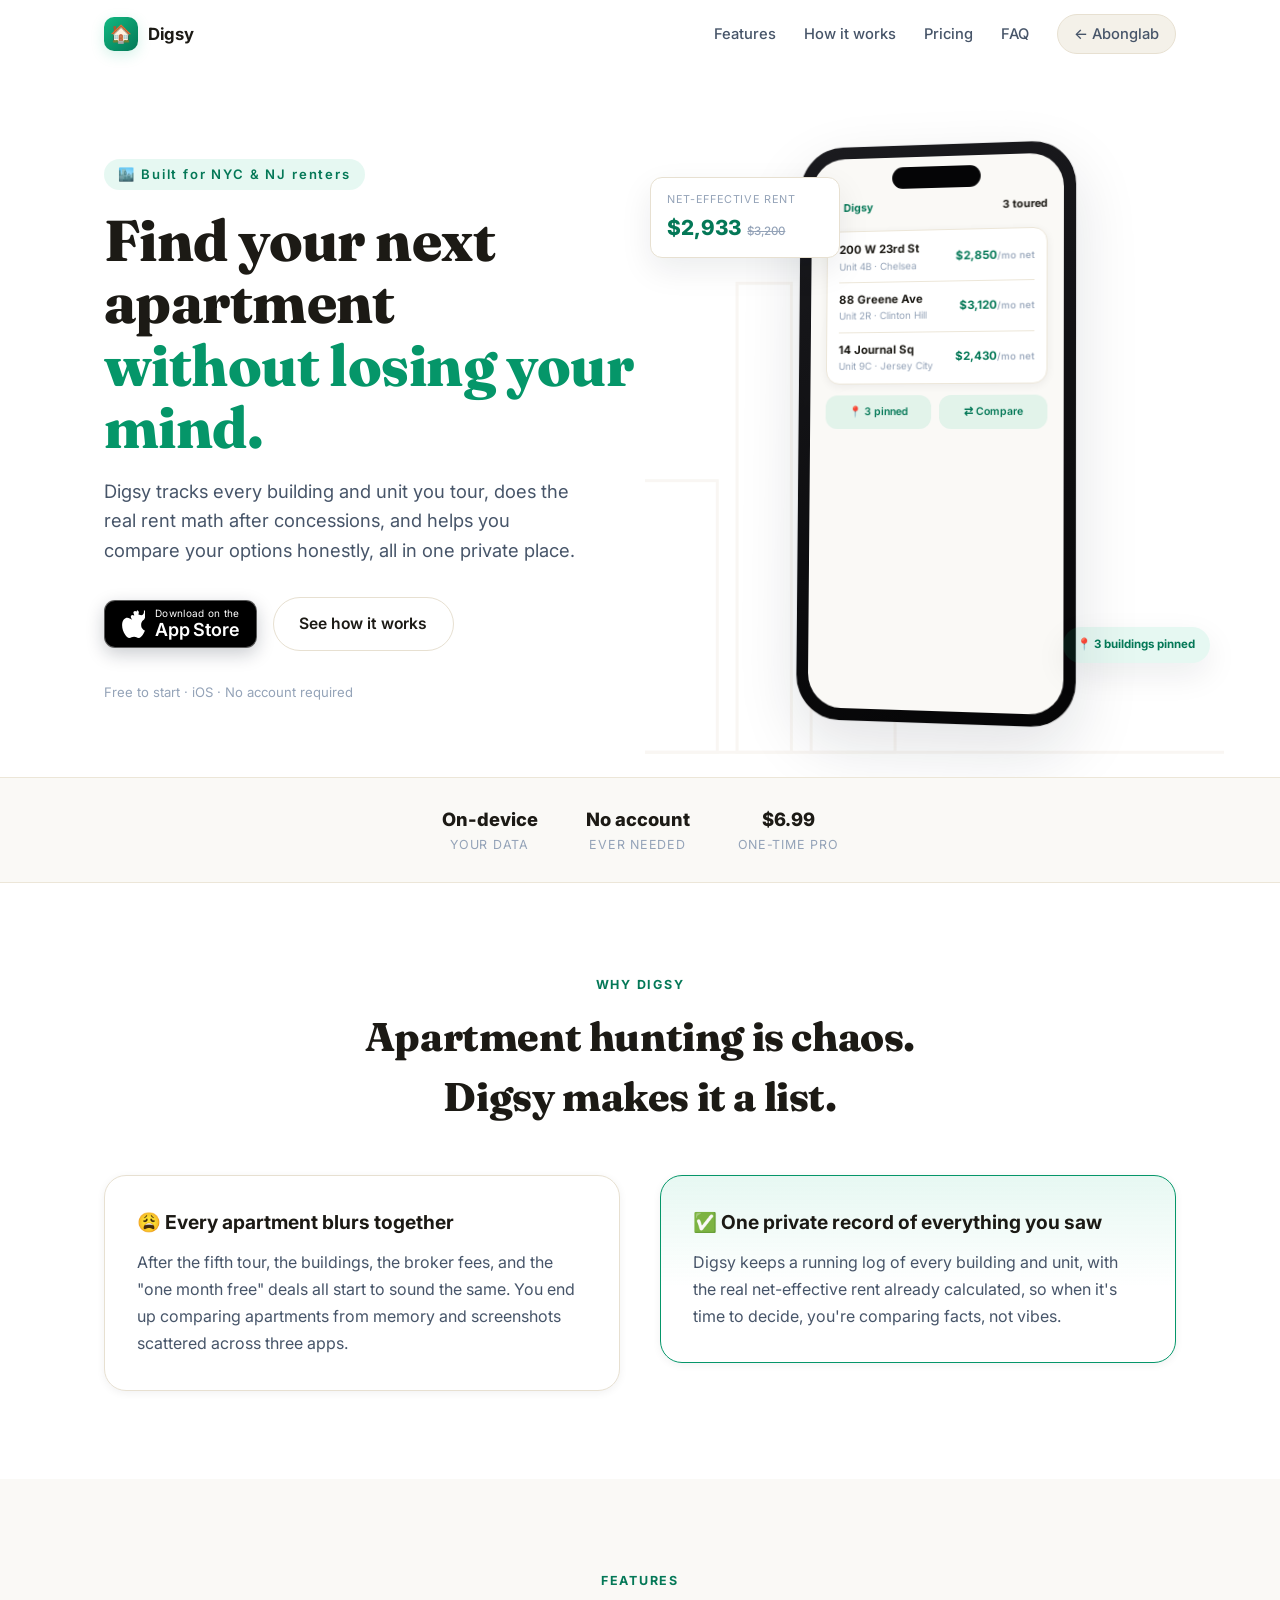
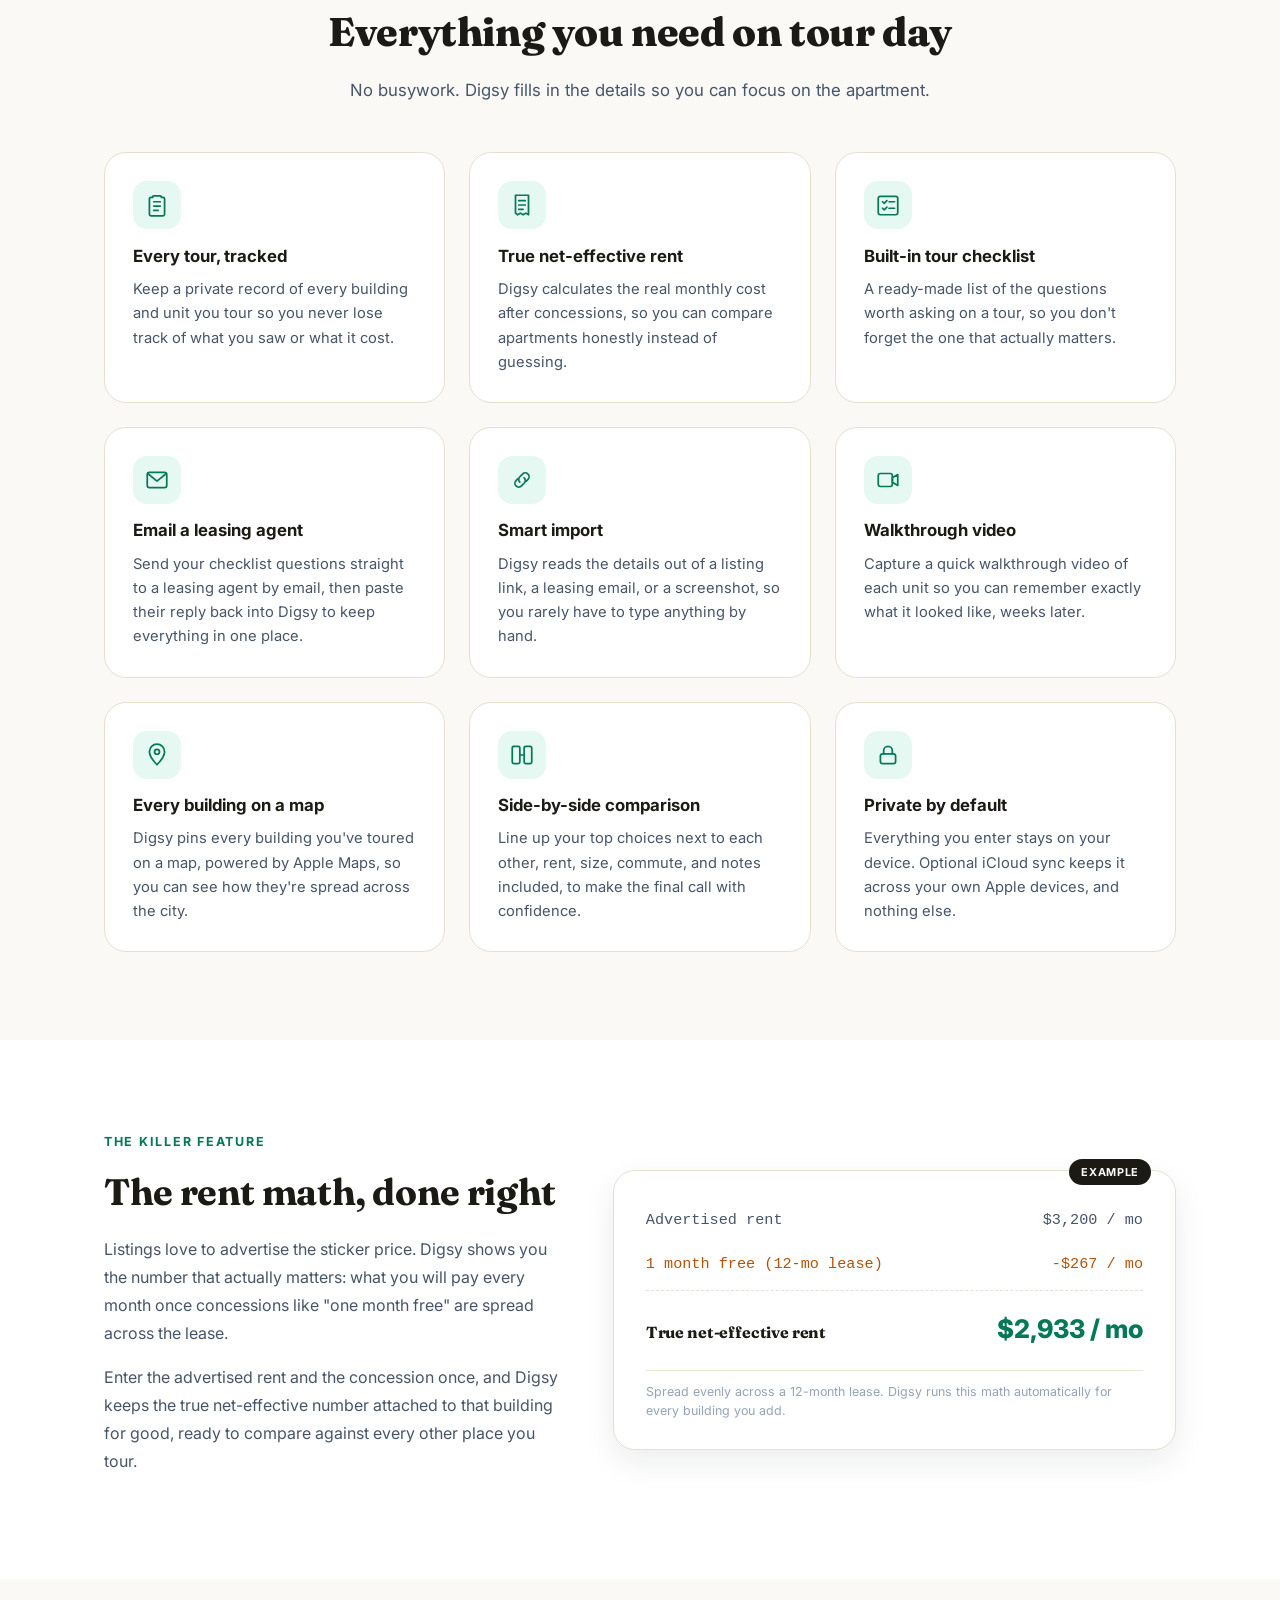
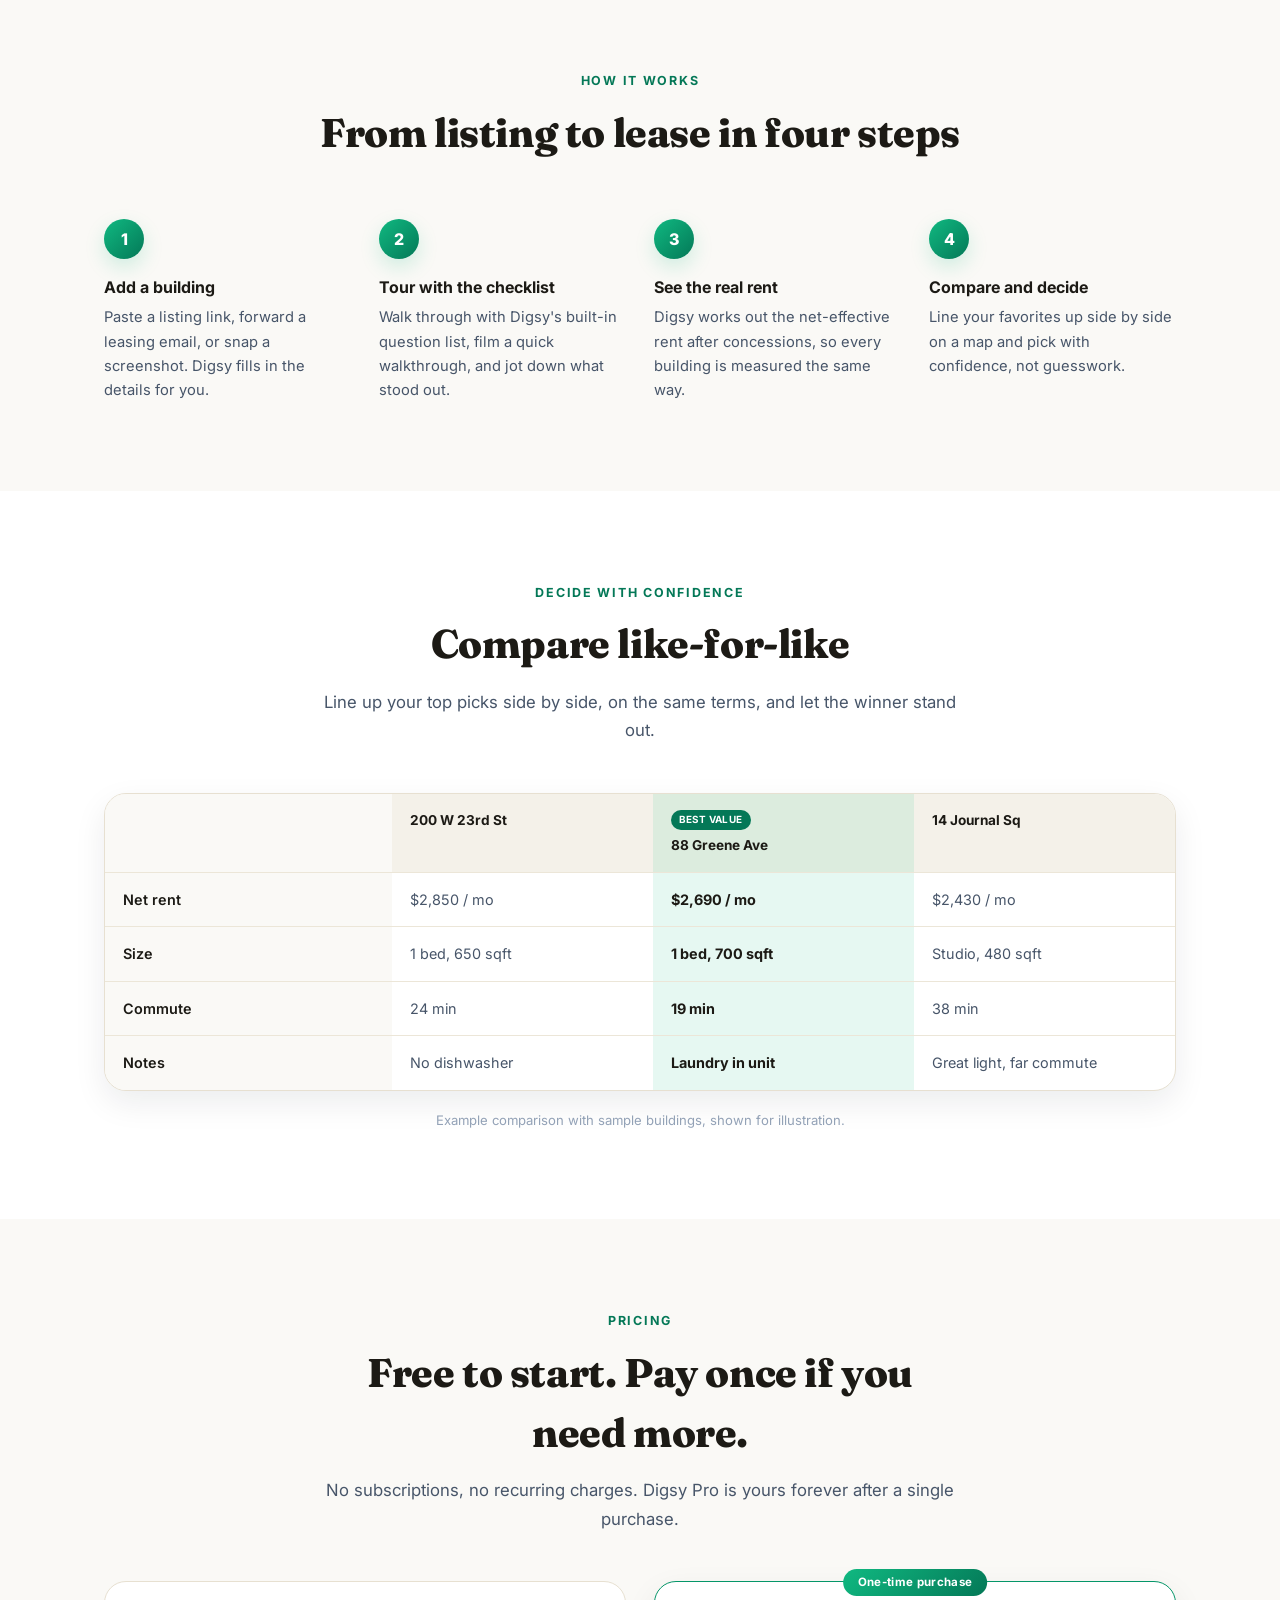
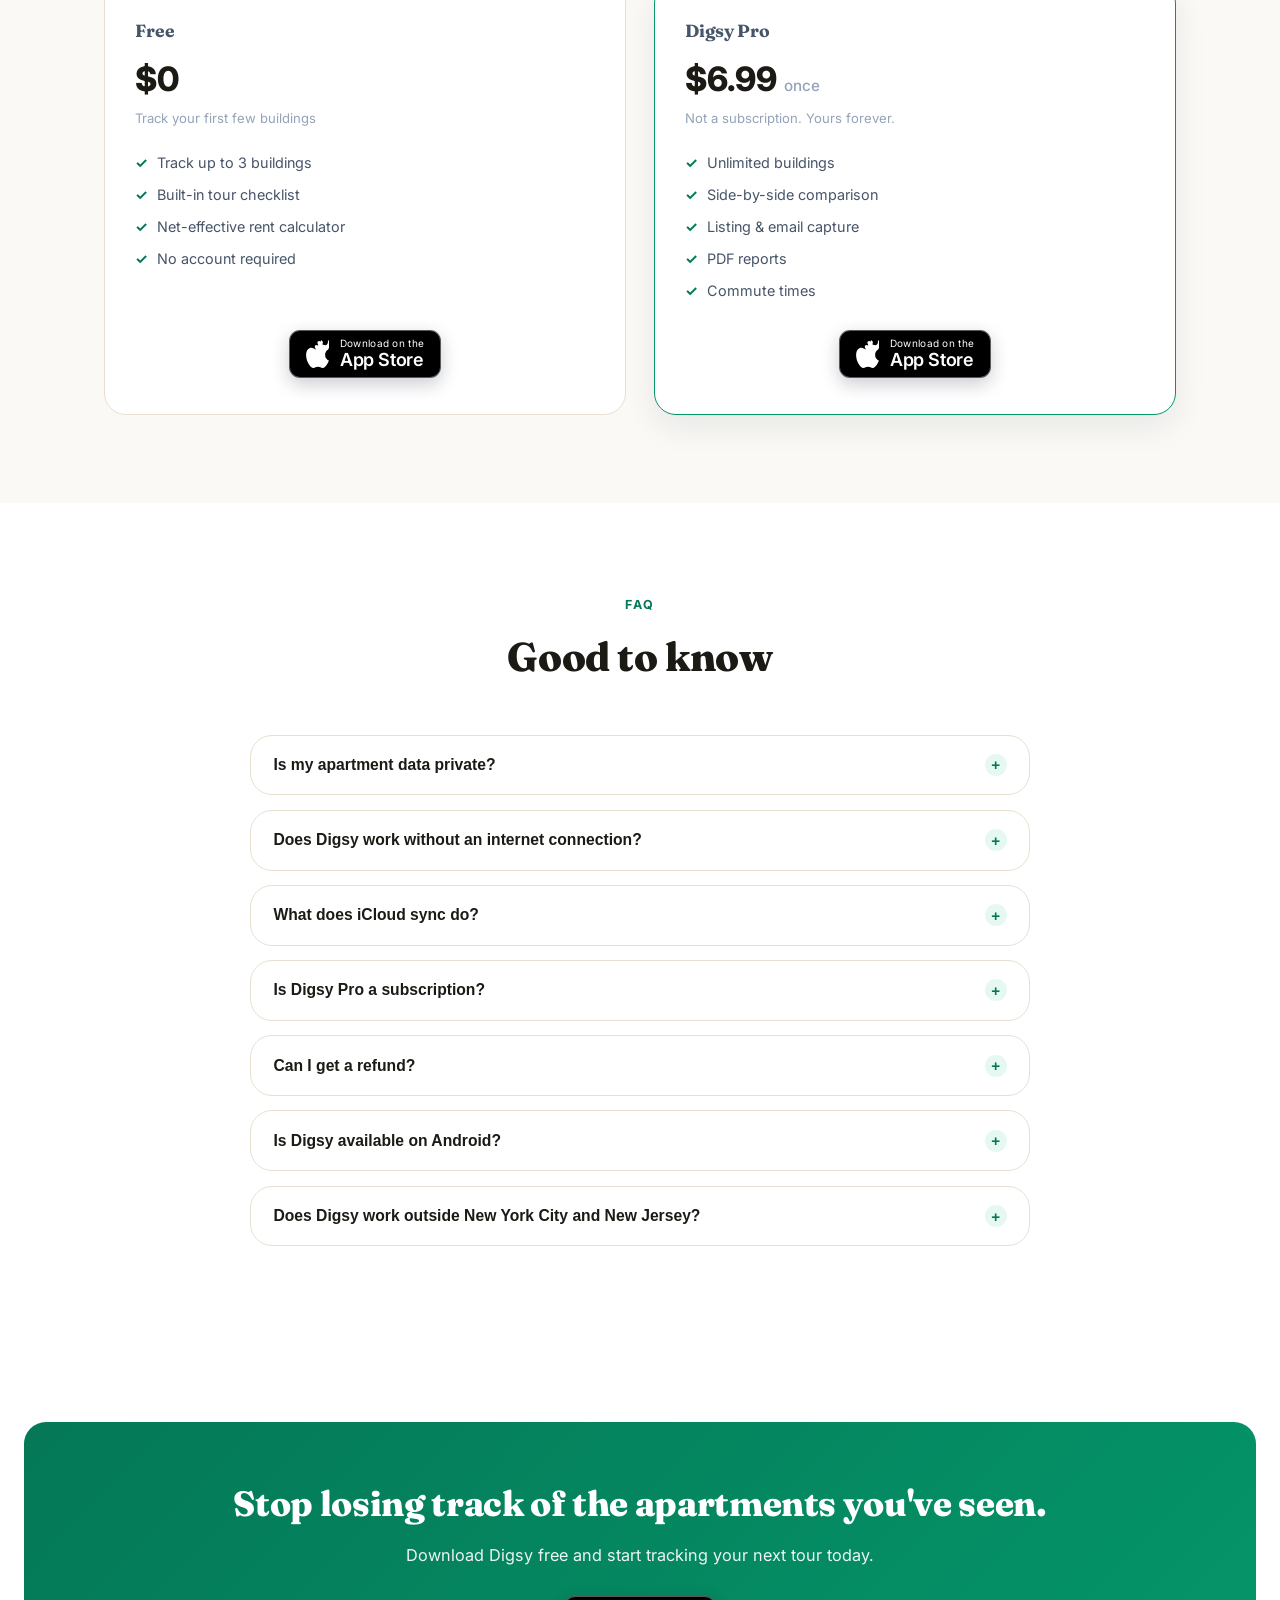
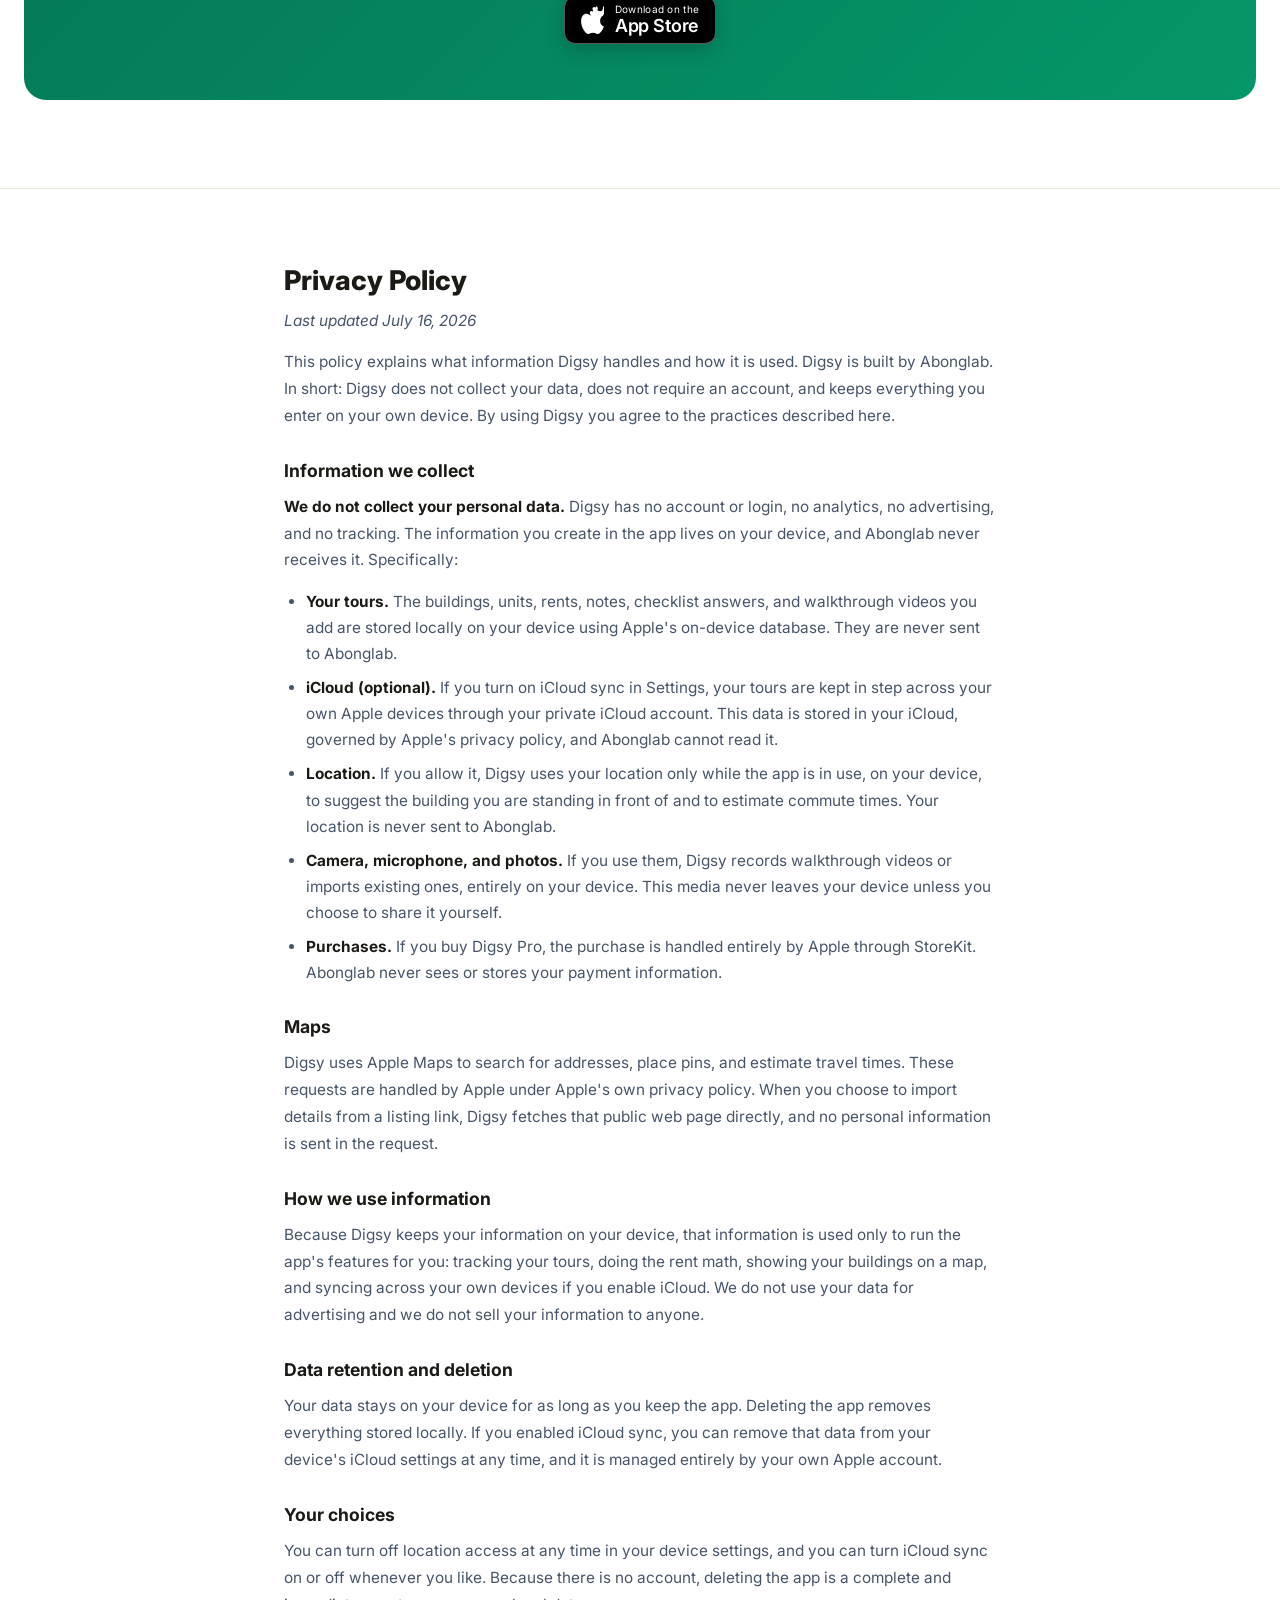
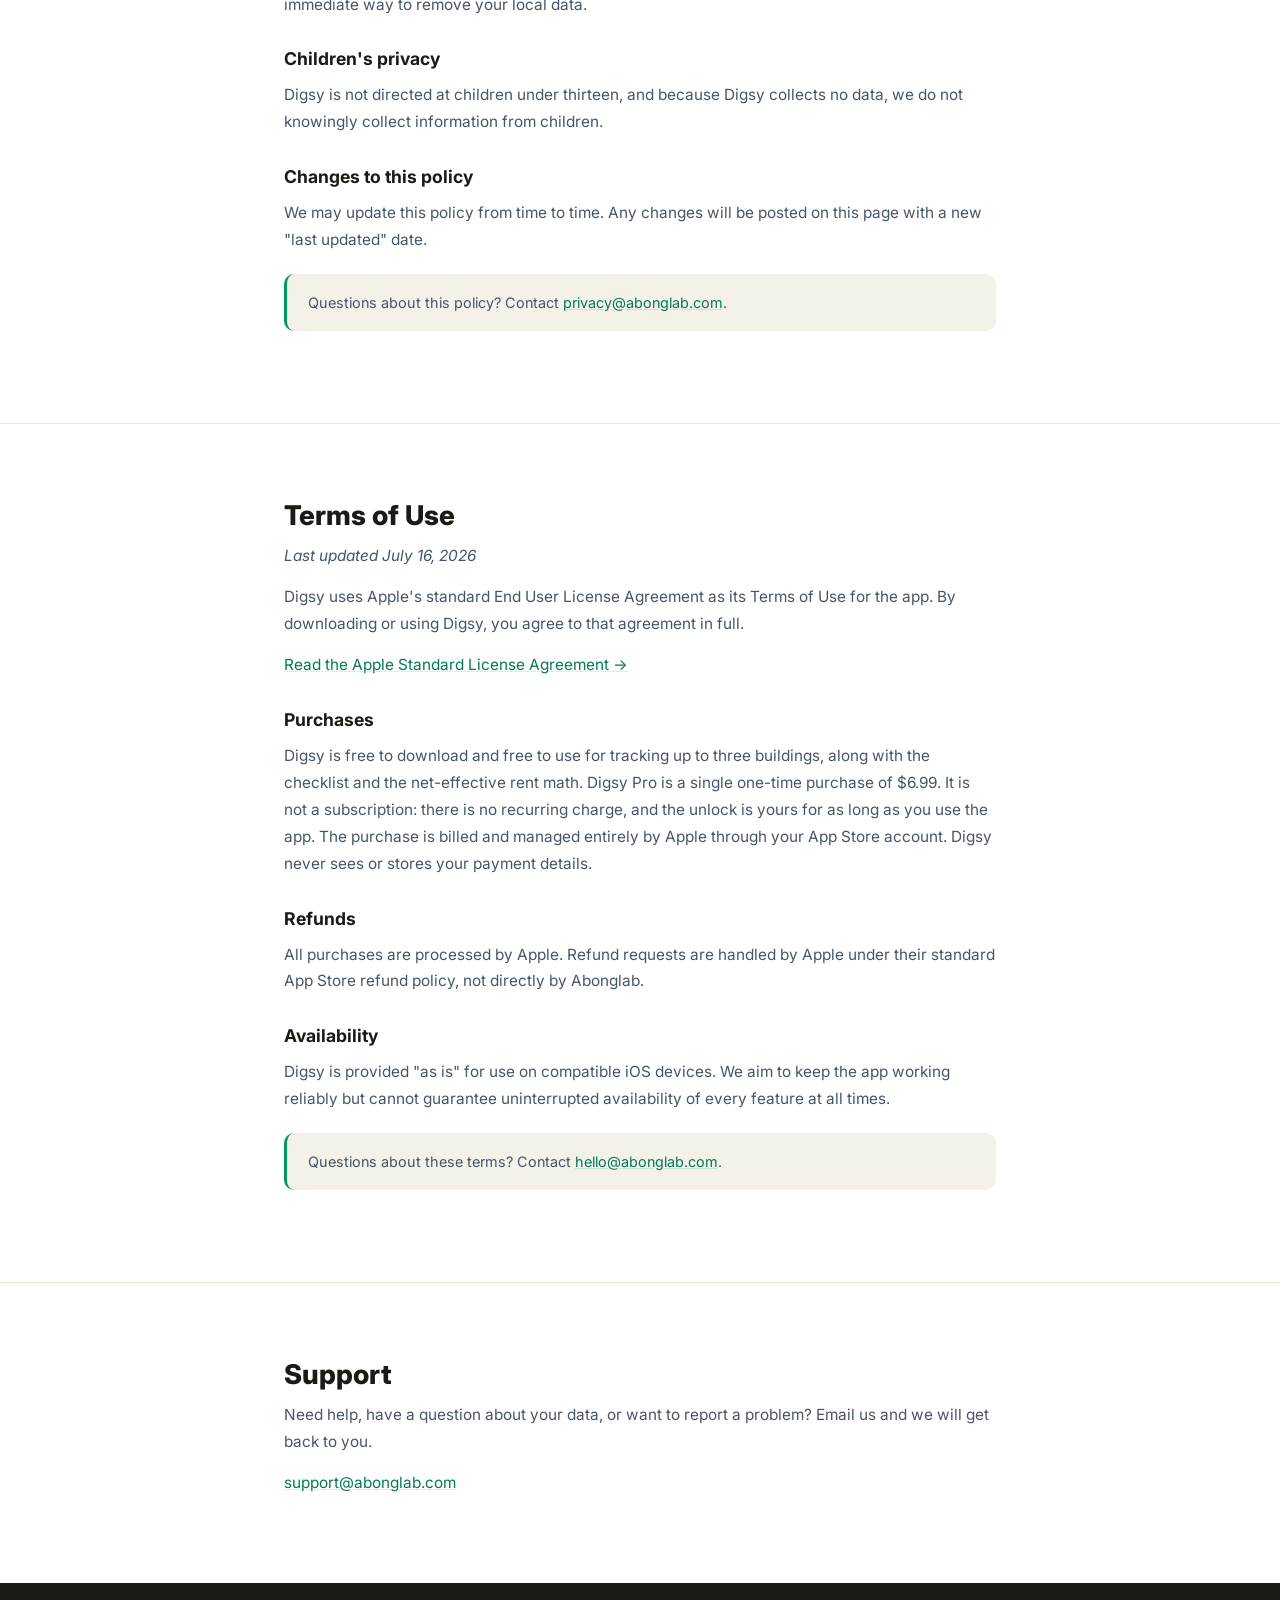
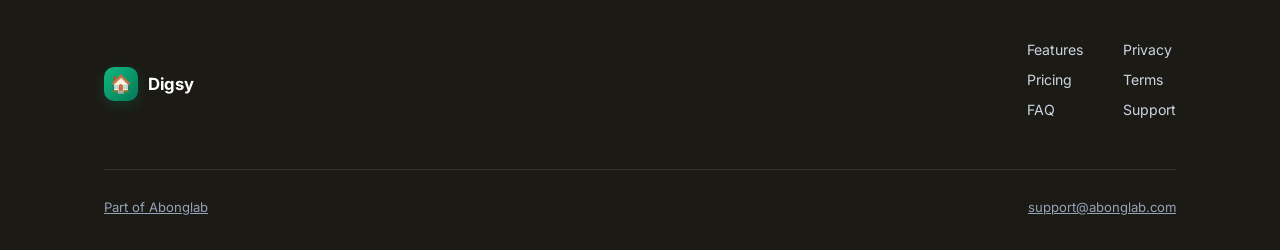
==== commit 7bcdbd6e: "Redesign Digsy and Pigeon pages with distinct identities; fix app buttons Give each app page a bespo" ====
--- a/digsy/index.html
+++ b/digsy/index.html
@@ -8,7 +8,7 @@
     <link rel="stylesheet" href="../app.css">
     <link rel="preconnect" href="https://fonts.googleapis.com">
     <link rel="preconnect" href="https://fonts.gstatic.com" crossorigin>
-    <link href="https://fonts.googleapis.com/css2?family=Inter:wght@400;500;600;700;800&display=swap" rel="stylesheet">
+    <link href="https://fonts.googleapis.com/css2?family=Inter:wght@400;500;600;700;800&family=Fraunces:opsz,wght@9..144,500;9..144,600;9..144,700&display=swap" rel="stylesheet">
 </head>
 <body class="digsy">
 
@@ -35,13 +35,31 @@
                 <h1>Find your next apartment<br><span>without losing your mind.</span></h1>
                 <p class="hero__subtext">Digsy tracks every building and unit you tour, does the real rent math after concessions, and helps you compare your options honestly, all in one private place.</p>
                 <div class="hero__ctas">
-                    <a href="#" class="btn btn-accent"><span class="apple-mark"></span> Download on the App Store</a>
-                    <!-- TODO: replace with real App Store URL -->
+                    <a href="#" class="appstore-badge" aria-label="Download on the App Store">
+                        <!-- TODO: replace with real App Store URL -->
+                        <span class="appstore-badge__glyph"></span>
+                        <span class="appstore-badge__text">
+                            <span class="appstore-badge__line1">Download on the</span>
+                            <span class="appstore-badge__line2">App Store</span>
+                        </span>
+                    </a>
                     <a href="#how-it-works" class="btn btn-outline">See how it works</a>
                 </div>
                 <p class="hero__note">Free to start · iOS · No account required</p>
             </div>
-            <div class="reveal">
+            <div class="reveal hero-visual">
+                <div class="hero-visual__art" aria-hidden="true">
+                    <svg viewBox="0 0 400 300" preserveAspectRatio="xMidYMax slice">
+                        <g fill="none" stroke="currentColor" stroke-width="1.2" opacity="0.5" style="color:var(--border)">
+                            <rect x="10" y="150" width="34" height="130"/>
+                            <rect x="50" y="110" width="26" height="170"/>
+                            <rect x="82" y="170" width="30" height="110"/>
+                            <rect x="120" y="90" width="22" height="190"/>
+                            <rect x="150" y="140" width="34" height="140"/>
+                            <line x1="0" y1="280" x2="400" y2="280"/>
+                        </g>
+                    </svg>
+                </div>
                 <div class="phone-stage">
                     <div class="phone">
                         <div class="phone__screen">
@@ -82,6 +100,11 @@
                         </div>
                     </div>
                 </div>
+                <div class="float-card float-card--rent" aria-hidden="true">
+                    <span class="float-card__label">Net-effective rent</span>
+                    <span class="float-card__value">$2,933<span class="float-card__was">$3,200</span></span>
+                </div>
+                <div class="float-chip float-chip--map" aria-hidden="true">📍 3 buildings pinned</div>
             </div>
         </div>
     </header>
@@ -131,47 +154,47 @@
             </div>
             <div class="features-grid">
                 <div class="feature-card reveal">
-                    <div class="feature-card__icon">📋</div>
+                    <div class="feature-card__icon"><svg viewBox="0 0 24 24" aria-hidden="true"><path d="M9 3.5h6a1 1 0 011 1V5h1.5A1.5 1.5 0 0119 6.5v14A1.5 1.5 0 0117.5 22h-11A1.5 1.5 0 015 20.5v-14A1.5 1.5 0 016.5 5H8v-.5a1 1 0 011-1z"/><path d="M9 9h6M9 13h6M9 17h4"/></svg></div>
                     <h3>Every tour, tracked</h3>
                     <p>Keep a private record of every building and unit you tour so you never lose track of what you saw or what it cost.</p>
                 </div>
                 <div class="feature-card reveal">
-                    <div class="feature-card__icon">💵</div>
+                    <div class="feature-card__icon"><svg viewBox="0 0 24 24" aria-hidden="true"><path d="M6 3h12v18l-2.5-1.5L13 21l-2.5-1.5L8 21l-2-1.5V3z"/><path d="M9 8h6M9 12h6M9 16h4"/></svg></div>
                     <h3>True net-effective rent</h3>
                     <p>Digsy calculates the real monthly cost after concessions, so you can compare apartments honestly instead of guessing.</p>
                 </div>
                 <div class="feature-card reveal">
-                    <div class="feature-card__icon">✅</div>
+                    <div class="feature-card__icon"><svg viewBox="0 0 24 24" aria-hidden="true"><rect x="3" y="4" width="18" height="17" rx="2"/><path d="M7 9l1.5 1.5L11 8M7 15l1.5 1.5L11 14"/><path d="M13 9h5M13 15h5"/></svg></div>
                     <h3>Built-in tour checklist</h3>
                     <p>A ready-made list of the questions worth asking on a tour, so you don't forget the one that actually matters.</p>
                 </div>
                 <div class="feature-card reveal">
-                    <div class="feature-card__icon">✉️</div>
+                    <div class="feature-card__icon"><svg viewBox="0 0 24 24" aria-hidden="true"><rect x="3" y="5" width="18" height="14" rx="2"/><path d="M4 6.5l8 6.5 8-6.5"/></svg></div>
                     <h3>Email a leasing agent</h3>
                     <p>Send your checklist questions straight to a leasing agent by email, then paste their reply back into Digsy to keep everything in one place.</p>
                 </div>
                 <div class="feature-card reveal">
-                    <div class="feature-card__icon">🔗</div>
+                    <div class="feature-card__icon"><svg viewBox="0 0 24 24" aria-hidden="true"><path d="M10 14a3.5 3.5 0 010-5l2.5-2.5a3.5 3.5 0 015 5L16 13"/><path d="M14 10a3.5 3.5 0 010 5l-2.5 2.5a3.5 3.5 0 01-5-5L8 11"/></svg></div>
                     <h3>Smart import</h3>
                     <p>Digsy reads the details out of a listing link, a leasing email, or a screenshot, so you rarely have to type anything by hand.</p>
                 </div>
                 <div class="feature-card reveal">
-                    <div class="feature-card__icon">🎥</div>
+                    <div class="feature-card__icon"><svg viewBox="0 0 24 24" aria-hidden="true"><rect x="3" y="6" width="13" height="12" rx="2"/><path d="M16 10l5-3v10l-5-3z"/></svg></div>
                     <h3>Walkthrough video</h3>
                     <p>Capture a quick walkthrough video of each unit so you can remember exactly what it looked like, weeks later.</p>
                 </div>
                 <div class="feature-card reveal">
-                    <div class="feature-card__icon">📍</div>
+                    <div class="feature-card__icon"><svg viewBox="0 0 24 24" aria-hidden="true"><path d="M12 21s7-7.2 7-12a7 7 0 10-14 0c0 4.8 7 12 7 12z"/><circle cx="12" cy="9" r="2.3"/></svg></div>
                     <h3>Every building on a map</h3>
                     <p>Digsy pins every building you've toured on a map, powered by Apple Maps, so you can see how they're spread across the city.</p>
                 </div>
                 <div class="feature-card reveal">
-                    <div class="feature-card__icon">⇄</div>
+                    <div class="feature-card__icon"><svg viewBox="0 0 24 24" aria-hidden="true"><rect x="3" y="4" width="7" height="16" rx="1.5"/><rect x="14" y="4" width="7" height="16" rx="1.5"/><path d="M10.5 12h3"/></svg></div>
                     <h3>Side-by-side comparison</h3>
                     <p>Line up your top choices next to each other, rent, size, commute, and notes included, to make the final call with confidence.</p>
                 </div>
                 <div class="feature-card reveal">
-                    <div class="feature-card__icon">🔒</div>
+                    <div class="feature-card__icon"><svg viewBox="0 0 24 24" aria-hidden="true"><rect x="5" y="11" width="14" height="9" rx="2"/><path d="M8 11V8a4 4 0 018 0v3"/></svg></div>
                     <h3>Private by default</h3>
                     <p>Everything you enter stays on your device. Optional iCloud sync keeps it across your own Apple devices, and nothing else.</p>
                 </div>
@@ -179,7 +202,28 @@
         </div>
     </section>
 
-    <section class="section" id="how-it-works">
+    <section class="section" id="rent-math">
+        <div class="wrap">
+            <div class="rent-math">
+                <div class="rent-math__text reveal">
+                    <span class="section__eyebrow">The killer feature</span>
+                    <h2>The rent math, done right</h2>
+                    <p>Listings love to advertise the sticker price. Digsy shows you the number that actually matters: what you will pay every month once concessions like "one month free" are spread across the lease.</p>
+                    <p>Enter the advertised rent and the concession once, and Digsy keeps the true net-effective number attached to that building for good, ready to compare against every other place you tour.</p>
+                </div>
+                <div class="rent-ledger reveal">
+                    <span class="rent-ledger__tag">Example</span>
+                    <div class="rent-ledger__row"><span>Advertised rent</span><span>$3,200 / mo</span></div>
+                    <div class="rent-ledger__row rent-ledger__row--concession"><span>1 month free (12-mo lease)</span><span>-$267 / mo</span></div>
+                    <div class="rent-ledger__divider"></div>
+                    <div class="rent-ledger__row rent-ledger__row--total"><span class="rent-ledger__total-label">True net-effective rent</span><span class="rent-ledger__total-value">$2,933 / mo</span></div>
+                    <div class="rent-ledger__note">Spread evenly across a 12-month lease. Digsy runs this math automatically for every building you add.</div>
+                </div>
+            </div>
+        </div>
+    </section>
+
+    <section class="section section-alt" id="how-it-works">
         <div class="wrap">
             <div class="section__header reveal">
                 <span class="section__eyebrow">How it works</span>
@@ -207,6 +251,49 @@
                     <p>Line your favorites up side by side on a map and pick with confidence, not guesswork.</p>
                 </div>
             </div>
+        </div>
+    </section>
+
+    <section class="section" id="compare">
+        <div class="wrap">
+            <div class="section__header reveal">
+                <span class="section__eyebrow">Decide with confidence</span>
+                <h2 class="section__title">Compare like-for-like</h2>
+                <p class="section__desc">Line up your top picks side by side, on the same terms, and let the winner stand out.</p>
+            </div>
+            <div class="compare-table reveal">
+                <div class="compare-table__row compare-table__row--head">
+                    <span class="compare-table__label"></span>
+                    <span>200 W 23rd St</span>
+                    <span class="compare-table__winner"><span class="compare-table__badge">Best value</span>88 Greene Ave</span>
+                    <span>14 Journal Sq</span>
+                </div>
+                <div class="compare-table__row">
+                    <span class="compare-table__label">Net rent</span>
+                    <span>$2,850 / mo</span>
+                    <span class="compare-table__winner">$2,690 / mo</span>
+                    <span>$2,430 / mo</span>
+                </div>
+                <div class="compare-table__row">
+                    <span class="compare-table__label">Size</span>
+                    <span>1 bed, 650 sqft</span>
+                    <span class="compare-table__winner">1 bed, 700 sqft</span>
+                    <span>Studio, 480 sqft</span>
+                </div>
+                <div class="compare-table__row">
+                    <span class="compare-table__label">Commute</span>
+                    <span>24 min</span>
+                    <span class="compare-table__winner">19 min</span>
+                    <span>38 min</span>
+                </div>
+                <div class="compare-table__row">
+                    <span class="compare-table__label">Notes</span>
+                    <span>No dishwasher</span>
+                    <span class="compare-table__winner">Laundry in unit</span>
+                    <span>Great light, far commute</span>
+                </div>
+            </div>
+            <p class="example-caption">Example comparison with sample buildings, shown for illustration.</p>
         </div>
     </section>
 
@@ -228,8 +315,16 @@
                         <li>Net-effective rent calculator</li>
                         <li>No account required</li>
                     </ul>
-                    <a href="#" class="btn btn-outline btn-block">Download on the App Store</a>
-                    <!-- TODO: replace with real App Store URL -->
+                    <div class="price-card__cta">
+                        <a href="#" class="appstore-badge" aria-label="Download on the App Store">
+                            <!-- TODO: replace with real App Store URL -->
+                            <span class="appstore-badge__glyph"></span>
+                            <span class="appstore-badge__text">
+                                <span class="appstore-badge__line1">Download on the</span>
+                                <span class="appstore-badge__line2">App Store</span>
+                            </span>
+                        </a>
+                    </div>
                 </div>
                 <div class="price-card price-card--highlight reveal">
                     <span class="price-card__badge">One-time purchase</span>
@@ -243,8 +338,16 @@
                         <li>PDF reports</li>
                         <li>Commute times</li>
                     </ul>
-                    <a href="#" class="btn btn-accent btn-block"><span class="apple-mark"></span> Download on the App Store</a>
-                    <!-- TODO: replace with real App Store URL -->
+                    <div class="price-card__cta">
+                        <a href="#" class="appstore-badge" aria-label="Download on the App Store">
+                            <!-- TODO: replace with real App Store URL -->
+                            <span class="appstore-badge__glyph"></span>
+                            <span class="appstore-badge__text">
+                                <span class="appstore-badge__line1">Download on the</span>
+                                <span class="appstore-badge__line2">App Store</span>
+                            </span>
+                        </a>
+                    </div>
                 </div>
             </div>
         </div>
@@ -328,8 +431,14 @@
         <div class="final-cta reveal">
             <h2>Stop losing track of the apartments you've seen.</h2>
             <p>Download Digsy free and start tracking your next tour today.</p>
-            <a href="#" class="btn btn-accent"><span class="apple-mark"></span> Download on the App Store</a>
-            <!-- TODO: replace with real App Store URL -->
+            <a href="#" class="appstore-badge" aria-label="Download on the App Store">
+                <!-- TODO: replace with real App Store URL -->
+                <span class="appstore-badge__glyph"></span>
+                <span class="appstore-badge__text">
+                    <span class="appstore-badge__line1">Download on the</span>
+                    <span class="appstore-badge__line2">App Store</span>
+                </span>
+            </a>
         </div>
     </section>
 
--- a/app.css
+++ b/app.css
@@ -277,13 +277,65 @@
     justify-content: center;
 }
 
-.apple-mark {
-    display: inline-block;
-    width: 15px;
-    height: 18px;
-    background: currentColor;
+/* ===== OFFICIAL-STYLE APP STORE BADGE =====
+   Reusable component: black rounded badge with Apple glyph + two-line label.
+   Works on both the light app pages and (via styles.css) the dark homepage. */
+.appstore-badge {
+    display: inline-flex;
+    align-items: center;
+    gap: 10px;
+    height: 48px;
+    padding: 0 16px;
+    background: #000;
+    border: 1px solid rgba(255, 255, 255, 0.35);
+    border-radius: 11px;
+    text-decoration: none;
+    box-shadow: 0 6px 18px rgba(15, 23, 42, 0.22);
+    transition: transform 0.25s ease, box-shadow 0.25s ease, border-color 0.25s ease;
+    flex-shrink: 0;
+}
+
+.appstore-badge:hover {
+    transform: translateY(-2px);
+    box-shadow: 0 10px 26px rgba(15, 23, 42, 0.3);
+    border-color: rgba(255, 255, 255, 0.55);
+}
+
+.appstore-badge__glyph {
+    width: 24px;
+    height: 28px;
+    flex-shrink: 0;
+    background: #fff;
     -webkit-mask: url("data:image/svg+xml,%3Csvg xmlns='http://www.w3.org/2000/svg' viewBox='0 0 814 1000'%3E%3Cpath d='M788.1 340.9c-5.8 4.5-108.2 62.2-108.2 190.5 0 148.4 130.3 200.9 134.2 202.2-.6 3.2-20.7 71.9-68.7 141.9-42.8 61.6-87.5 123.1-155.5 123.1s-85.5-39.5-164-39.5c-76 0-103.7 40.8-165.9 40.8s-105-57.8-155.5-127.4C46 790.4 0 663.5 0 541.1c0-24.7 2.4-49.2 6.5-73.3 16.8-104.9 90.3-190.3 174.3-190.3 32.5 0 66.5 13.7 89.7 22.7 26.3 10.2 91.4 41.4 91.4 41.4s-51.5-37.3-51.5-96.4c0-28.1 14.1-68.7 49.7-68.7 26.4 0 47.1 16.8 62.2 16.8 4.8 0 8.9-2.4 8.9-8.9 0-33.8-28.5-54.5-28.5-81.9 0-36.3 26.1-70.2 58.7-70.2 22.1 0 36.6 17.7 50.1 17.7 10.5 0 18.8-9.7 18.8-20.6 0-6.5-2.4-20.6-2.4-20.6s1.6-1.6 8.9-1.6c22 0 60.5 34.6 60.5 80.3 0 36.3-17.7 62.2-17.7 62.2s51.3 34.6 107.2 34.6c22.1 0 43.5-7.3 58.7-22.1 20.1-19.9 35.4-68.4 35.4-111.9 0-20.2-2.4-39.5-2.4-39.5 56.2 16 97.7 75 97.7 150.3z'/%3E%3C/svg%3E") center/contain no-repeat;
-    flex-shrink: 0;
+    mask: url("data:image/svg+xml,%3Csvg xmlns='http://www.w3.org/2000/svg' viewBox='0 0 814 1000'%3E%3Cpath d='M788.1 340.9c-5.8 4.5-108.2 62.2-108.2 190.5 0 148.4 130.3 200.9 134.2 202.2-.6 3.2-20.7 71.9-68.7 141.9-42.8 61.6-87.5 123.1-155.5 123.1s-85.5-39.5-164-39.5c-76 0-103.7 40.8-165.9 40.8s-105-57.8-155.5-127.4C46 790.4 0 663.5 0 541.1c0-24.7 2.4-49.2 6.5-73.3 16.8-104.9 90.3-190.3 174.3-190.3 32.5 0 66.5 13.7 89.7 22.7 26.3 10.2 91.4 41.4 91.4 41.4s-51.5-37.3-51.5-96.4c0-28.1 14.1-68.7 49.7-68.7 26.4 0 47.1 16.8 62.2 16.8 4.8 0 8.9-2.4 8.9-8.9 0-33.8-28.5-54.5-28.5-81.9 0-36.3 26.1-70.2 58.7-70.2 22.1 0 36.6 17.7 50.1 17.7 10.5 0 18.8-9.7 18.8-20.6 0-6.5-2.4-20.6-2.4-20.6s1.6-1.6 8.9-1.6c22 0 60.5 34.6 60.5 80.3 0 36.3-17.7 62.2-17.7 62.2s51.3 34.6 107.2 34.6c22.1 0 43.5-7.3 58.7-22.1 20.1-19.9 35.4-68.4 35.4-111.9 0-20.2-2.4-39.5-2.4-39.5 56.2 16 97.7 75 97.7 150.3z'/%3E%3C/svg%3E") center/contain no-repeat;
+}
+
+.appstore-badge__text {
+    display: flex;
+    flex-direction: column;
+    line-height: 1.1;
+    font-family: -apple-system, BlinkMacSystemFont, 'SF Pro Display', 'Inter', sans-serif;
+}
+
+.appstore-badge__line1 {
+    font-size: 10px;
+    font-weight: 400;
+    letter-spacing: 0.03em;
+    color: #fff;
+}
+
+.appstore-badge__line2 {
+    font-size: 18px;
+    font-weight: 600;
+    letter-spacing: -0.01em;
+    color: #fff;
+    margin-top: 1px;
+}
+
+.price-card__cta {
+    display: flex;
+    justify-content: center;
+    margin-top: auto;
 }
 
 /* ===== PHONE MOCKUP (shared shell) ===== */
@@ -1001,6 +1053,654 @@
     color: #94a3b8;
 }
 
+/* ===== ICON SYSTEM (inline SVG, stroke-based) ===== */
+.feature-card__icon svg,
+.route-mode-card__icon svg,
+.why-card__icon svg {
+    width: 26px;
+    height: 26px;
+    stroke: var(--accent-dark);
+    fill: none;
+    stroke-width: 1.6;
+    stroke-linecap: round;
+    stroke-linejoin: round;
+}
+
+/* ===== APP IDENTITY: DIGSY =====
+   Editorial, organized, slightly warm paper tone. Serif display type
+   for headings gives it a trustworthy "ledger" feel distinct from Pigeon. */
+body.digsy {
+    --paper-alt: #faf9f6;
+    --paper-tint: #f4f1e9;
+    --border-soft: #ece6d8;
+    --border: #e7e0d1;
+    --ink: #1c1a15;
+    --radius-lg: 22px;
+}
+
+body.digsy .hero h1,
+body.digsy .section__title,
+body.digsy .final-cta h2,
+body.digsy .rent-ledger__total-label,
+body.digsy .price-card h3 {
+    font-family: 'Fraunces', 'Iowan Old Style', 'Palatino Linotype', Georgia, serif;
+    letter-spacing: -0.01em;
+}
+
+body.digsy .hero__eyebrow,
+body.digsy .section__eyebrow {
+    letter-spacing: 0.14em;
+}
+
+body.digsy .feature-card,
+body.digsy .why-card,
+body.digsy .price-card,
+body.digsy .faq-item,
+body.digsy .rent-ledger,
+body.digsy .compare-table {
+    border-radius: var(--radius-lg);
+}
+
+/* ===== APP IDENTITY: PIGEON =====
+   Kinetic, crisp, transit-app energy. Cool blue tints and a dashed
+   bike-lane motif running behind key sections. */
+body.pigeon {
+    --paper-alt: #eef5ff;
+    --paper-tint: #e3edfe;
+    --border-soft: #dbe7fb;
+    --radius-sm: 14px;
+    --radius-md: 22px;
+    --radius-lg: 30px;
+}
+
+body.pigeon .hero h1,
+body.pigeon .section__title {
+    letter-spacing: -0.03em;
+}
+
+body.pigeon .section__eyebrow {
+    letter-spacing: 0.08em;
+}
+
+body.pigeon .feature-card,
+body.pigeon .why-card,
+body.pigeon .price-card,
+body.pigeon .faq-item {
+    border-radius: var(--radius-md);
+}
+
+.bikelane {
+    position: relative;
+}
+
+.bikelane::before {
+    content: '';
+    position: absolute;
+    left: 0;
+    right: 0;
+    top: 0;
+    height: 3px;
+    background-image: repeating-linear-gradient(90deg, var(--accent-light) 0 22px, transparent 22px 40px);
+    opacity: 0.35;
+}
+
+/* ===== HERO VISUAL: floating cards, chips, background art ===== */
+.hero-visual {
+    position: relative;
+    isolation: isolate;
+}
+
+.hero-visual__art {
+    position: absolute;
+    inset: -14% -10%;
+    z-index: 0;
+    opacity: 0.55;
+    pointer-events: none;
+}
+
+.hero-visual__art svg {
+    width: 100%;
+    height: 100%;
+}
+
+.float-card,
+.float-chip {
+    position: absolute;
+    z-index: 3;
+    background: var(--paper);
+    border: 1px solid var(--border);
+    border-radius: var(--radius-sm);
+    box-shadow: var(--shadow-md);
+    animation: float-bob 6s ease-in-out infinite;
+}
+
+.float-card {
+    padding: 0.85rem 1rem;
+    width: 190px;
+}
+
+.float-chip {
+    padding: 0.5rem 0.85rem;
+    display: inline-flex;
+    align-items: center;
+    gap: 0.4rem;
+    border-radius: 50px;
+    font-size: 0.72rem;
+    font-weight: 700;
+    color: var(--accent-dark);
+    white-space: nowrap;
+}
+
+@keyframes float-bob {
+    0%, 100% { transform: translateY(0); }
+    50%       { transform: translateY(-8px); }
+}
+
+/* Digsy hero extras */
+.float-card--rent {
+    top: 6%;
+    left: -9%;
+    animation-delay: -1.5s;
+}
+
+.float-card--rent .float-card__label {
+    display: block;
+    font-size: 0.68rem;
+    color: var(--ink-faint);
+    text-transform: uppercase;
+    letter-spacing: 0.06em;
+    margin-bottom: 0.3rem;
+}
+
+.float-card--rent .float-card__value {
+    font-size: 1.3rem;
+    font-weight: 800;
+    color: var(--accent-dark);
+}
+
+.float-card--rent .float-card__was {
+    font-size: 0.72rem;
+    color: var(--ink-faint);
+    text-decoration: line-through;
+    margin-left: 0.4rem;
+    font-weight: 500;
+}
+
+.float-chip--map {
+    bottom: 10%;
+    right: -7%;
+    background: var(--accent-soft);
+    border-color: transparent;
+    animation-delay: -3s;
+}
+
+/* Pigeon hero extras */
+.float-card--dock {
+    top: 4%;
+    right: -10%;
+    animation-delay: -2s;
+}
+
+.float-card--dock .float-card__label {
+    display: block;
+    font-size: 0.68rem;
+    color: var(--ink-faint);
+    text-transform: uppercase;
+    letter-spacing: 0.06em;
+    margin-bottom: 0.3rem;
+}
+
+.float-card--dock .float-card__row {
+    display: flex;
+    align-items: baseline;
+    gap: 0.4rem;
+}
+
+.float-card--dock .float-card__value {
+    font-size: 1.3rem;
+    font-weight: 800;
+    color: #dc2626;
+}
+
+.float-chip--speed {
+    bottom: 6%;
+    left: -8%;
+    background: var(--accent-soft);
+    border-color: transparent;
+    animation-delay: -4.5s;
+}
+
+@media (prefers-reduced-motion: reduce) {
+    .float-card,
+    .float-chip {
+        animation: none;
+    }
+}
+
+@media (max-width: 900px) {
+    .float-card,
+    .float-chip {
+        display: none;
+    }
+}
+
+/* ===== ROUTE LINE DRAW ANIMATION ===== */
+.route-draw {
+    stroke-dasharray: 320;
+    stroke-dashoffset: 320;
+    transition: stroke-dashoffset 1.6s ease 0.15s;
+}
+
+.reveal.is-visible .route-draw {
+    stroke-dashoffset: 0;
+}
+
+@media (prefers-reduced-motion: reduce) {
+    .route-draw {
+        transition: none;
+        stroke-dashoffset: 0;
+    }
+}
+
+/* ===== DIGSY SIGNATURE SECTION: rent math ledger ===== */
+.rent-math {
+    display: grid;
+    grid-template-columns: 0.9fr 1.1fr;
+    gap: 3rem;
+    align-items: center;
+}
+
+.rent-math__text h2 {
+    font-family: 'Fraunces', 'Iowan Old Style', Georgia, serif;
+    font-size: clamp(1.8rem, 3vw, 2.3rem);
+    font-weight: 700;
+    letter-spacing: -0.01em;
+    margin-bottom: 1rem;
+    color: var(--ink);
+}
+
+.rent-math__text p {
+    color: var(--ink-soft);
+    line-height: 1.75;
+    margin-bottom: 1rem;
+}
+
+.rent-ledger {
+    background: var(--paper);
+    border: 1px solid var(--border);
+    border-radius: var(--radius-lg);
+    box-shadow: var(--shadow-md);
+    padding: 1.75rem 2rem;
+    position: relative;
+}
+
+.rent-ledger__tag {
+    position: absolute;
+    top: -12px;
+    right: 1.5rem;
+    background: var(--ink);
+    color: #fff;
+    font-size: 0.68rem;
+    font-weight: 700;
+    letter-spacing: 0.06em;
+    text-transform: uppercase;
+    padding: 0.3rem 0.75rem;
+    border-radius: 50px;
+}
+
+.rent-ledger__row {
+    display: flex;
+    justify-content: space-between;
+    align-items: baseline;
+    gap: 1rem;
+    padding: 0.65rem 0;
+    font-family: 'SF Mono', 'Menlo', ui-monospace, monospace;
+    font-size: 0.95rem;
+    color: var(--ink-soft);
+}
+
+.rent-ledger__row--concession {
+    color: #b45309;
+}
+
+.rent-ledger__divider {
+    border-top: 1px dashed var(--border);
+    margin: 0.25rem 0;
+}
+
+.rent-ledger__row--total {
+    padding-top: 0.9rem;
+    font-family: inherit;
+}
+
+.rent-ledger__row--total .rent-ledger__total-label {
+    font-weight: 700;
+    color: var(--ink);
+    font-size: 1rem;
+}
+
+.rent-ledger__row--total .rent-ledger__total-value {
+    font-weight: 800;
+    font-size: 1.6rem;
+    color: var(--accent-dark);
+}
+
+.rent-ledger__note {
+    font-size: 0.78rem;
+    color: var(--ink-faint);
+    margin-top: 0.75rem;
+    padding-top: 0.75rem;
+    border-top: 1px solid var(--border-soft);
+}
+
+/* ===== DIGSY SIGNATURE SECTION: compare table ===== */
+.compare-table {
+    background: var(--paper);
+    border: 1px solid var(--border);
+    border-radius: var(--radius-lg);
+    box-shadow: var(--shadow-md);
+    overflow: hidden;
+}
+
+.compare-table__row {
+    display: grid;
+    grid-template-columns: 1.1fr 1fr 1fr 1fr;
+}
+
+.compare-table__row > * {
+    padding: 1rem 1.1rem;
+    border-bottom: 1px solid var(--border-soft);
+    font-size: 0.9rem;
+    color: var(--ink-soft);
+}
+
+.compare-table__row:last-child > * {
+    border-bottom: none;
+}
+
+.compare-table__row--head {
+    background: var(--paper-tint);
+}
+
+.compare-table__row--head > * {
+    font-weight: 700;
+    color: var(--ink);
+    font-size: 0.85rem;
+}
+
+.compare-table__label {
+    font-weight: 600;
+    color: var(--ink);
+    background: var(--paper-alt);
+}
+
+.compare-table__winner {
+    background: var(--accent-soft);
+    color: var(--ink) !important;
+    font-weight: 700;
+    position: relative;
+}
+
+.compare-table__row--head .compare-table__winner {
+    display: flex;
+    flex-direction: column;
+    align-items: flex-start;
+    gap: 0.35rem;
+}
+
+.compare-table__badge {
+    display: inline-block;
+    background: var(--accent-dark);
+    color: #fff;
+    font-size: 0.62rem;
+    font-weight: 700;
+    text-transform: uppercase;
+    letter-spacing: 0.04em;
+    padding: 0.15rem 0.5rem;
+    border-radius: 50px;
+}
+
+/* ===== PIGEON SIGNATURE SECTION: dock alert demo ===== */
+.dock-alert-demo {
+    background: var(--paper);
+    border: 1px solid var(--border);
+    border-radius: var(--radius-lg);
+    box-shadow: var(--shadow-md);
+    padding: 2rem;
+    max-width: 460px;
+    margin: 0 auto;
+}
+
+.dock-alert-demo__station {
+    display: flex;
+    align-items: center;
+    justify-content: space-between;
+    gap: 1rem;
+    margin-bottom: 1.25rem;
+}
+
+.dock-alert-demo__name {
+    font-weight: 700;
+    color: var(--ink);
+    display: block;
+}
+
+.dock-alert-demo__name small {
+    display: block;
+    font-weight: 500;
+    color: var(--ink-faint);
+    font-size: 0.75rem;
+    margin-top: 0.1rem;
+}
+
+.dock-alert-demo__gauge {
+    text-align: right;
+}
+
+.dock-countdown__num {
+    display: block;
+    font-size: 2.1rem;
+    font-weight: 800;
+    color: var(--accent-dark);
+    line-height: 1;
+    transition: color 0.3s ease;
+}
+
+.dock-countdown.is-critical .dock-countdown__num {
+    color: #dc2626;
+}
+
+.dock-alert-demo__gauge-label {
+    font-size: 0.72rem;
+    color: var(--ink-faint);
+    text-transform: uppercase;
+    letter-spacing: 0.05em;
+}
+
+.dock-alert-demo__track {
+    height: 8px;
+    border-radius: 50px;
+    background: var(--paper-tint);
+    overflow: hidden;
+    margin-bottom: 1.25rem;
+}
+
+.dock-alert-demo__track-fill {
+    height: 100%;
+    width: 100%;
+    border-radius: 50px;
+    background: linear-gradient(90deg, var(--accent-light), #dc2626);
+    transition: width 1.2s ease;
+}
+
+.dock-countdown__alert {
+    display: flex;
+    align-items: center;
+    gap: 0.6rem;
+    background: rgba(220, 38, 38, 0.08);
+    border: 1px solid rgba(220, 38, 38, 0.25);
+    border-radius: var(--radius-sm);
+    padding: 0.85rem 1rem;
+    font-size: 0.88rem;
+    font-weight: 600;
+    color: #b91c1c;
+    opacity: 0.45;
+    transform: scale(0.98);
+    transition: opacity 0.3s ease, transform 0.3s ease;
+}
+
+.dock-countdown__alert svg {
+    flex-shrink: 0;
+    width: 20px;
+    height: 20px;
+    stroke: #b91c1c;
+    fill: none;
+    stroke-width: 1.8;
+}
+
+.dock-countdown__alert.is-active {
+    opacity: 1;
+    transform: scale(1);
+    animation: alert-pulse 1.6s ease-in-out infinite;
+}
+
+@keyframes alert-pulse {
+    0%, 100% { box-shadow: 0 0 0 0 rgba(220, 38, 38, 0.25); }
+    50%       { box-shadow: 0 0 0 6px rgba(220, 38, 38, 0.08); }
+}
+
+@media (prefers-reduced-motion: reduce) {
+    .dock-countdown__alert.is-active {
+        animation: none;
+    }
+}
+
+/* ===== PIGEON SIGNATURE SECTION: ride diary timeline ===== */
+.ride-diary {
+    list-style: none;
+    max-width: 640px;
+    margin: 0 auto;
+    position: relative;
+    padding-left: 2.5rem;
+}
+
+.ride-diary::before {
+    content: '';
+    position: absolute;
+    left: 0.95rem;
+    top: 0.5rem;
+    bottom: 0.5rem;
+    width: 2px;
+    background-image: repeating-linear-gradient(180deg, var(--border) 0 6px, transparent 6px 12px);
+}
+
+.ride-diary__item {
+    position: relative;
+    display: flex;
+    align-items: center;
+    gap: 1.1rem;
+    padding: 1rem 0;
+}
+
+.ride-diary__item::before {
+    content: '';
+    position: absolute;
+    left: -1.55rem;
+    top: 50%;
+    transform: translateY(-50%);
+    width: 12px;
+    height: 12px;
+    border-radius: 50%;
+    background: var(--accent);
+    box-shadow: 0 0 0 4px var(--paper-alt);
+}
+
+.ride-diary__squiggle {
+    flex-shrink: 0;
+    width: 72px;
+    height: 44px;
+    background: var(--paper);
+    border: 1px solid var(--border);
+    border-radius: var(--radius-sm);
+    padding: 6px;
+}
+
+.ride-diary__squiggle svg {
+    width: 100%;
+    height: 100%;
+    stroke: var(--accent);
+    fill: none;
+    stroke-width: 2;
+    stroke-linecap: round;
+}
+
+.ride-diary__meta {
+    display: flex;
+    flex-direction: column;
+    gap: 0.15rem;
+}
+
+.ride-diary__route {
+    font-weight: 700;
+    color: var(--ink);
+    font-size: 0.98rem;
+}
+
+.ride-diary__stats {
+    font-size: 0.85rem;
+    color: var(--ink-faint);
+}
+
+/* ===== PIGEON SIGNATURE SECTION: routing modes ===== */
+.route-modes {
+    display: grid;
+    grid-template-columns: repeat(3, 1fr);
+    gap: 1.5rem;
+}
+
+.route-mode-card {
+    background: var(--paper);
+    border: 1px solid var(--border);
+    border-radius: var(--radius-md);
+    padding: 1.75rem;
+    text-align: center;
+    transition: transform 0.25s ease, box-shadow 0.25s ease;
+}
+
+.route-mode-card:hover {
+    transform: translateY(-5px);
+    box-shadow: var(--shadow-md);
+}
+
+.route-mode-card__icon {
+    display: inline-flex;
+    align-items: center;
+    justify-content: center;
+    width: 52px;
+    height: 52px;
+    border-radius: 50%;
+    background: var(--accent-soft);
+    margin-bottom: 1rem;
+}
+
+.route-mode-card h3 {
+    margin-bottom: 0.4rem;
+    color: var(--ink);
+}
+
+.route-mode-card p {
+    color: var(--ink-soft);
+    font-size: 0.9rem;
+    line-height: 1.6;
+}
+
+.example-caption {
+    text-align: center;
+    font-size: 0.82rem;
+    color: var(--ink-faint);
+    margin-top: 1.25rem;
+}
+
 /* ===== RESPONSIVE ===== */
 @media (max-width: 900px) {
     .hero__inner {
@@ -1050,6 +1750,24 @@
     .app-footer__top {
         flex-direction: column;
     }
+
+    .rent-math {
+        grid-template-columns: 1fr;
+        gap: 2rem;
+    }
+
+    .compare-table__row {
+        grid-template-columns: 0.9fr 1fr 1fr 1fr;
+    }
+
+    .compare-table__row > * {
+        padding: 0.75rem 0.6rem;
+        font-size: 0.8rem;
+    }
+
+    .route-modes {
+        grid-template-columns: 1fr;
+    }
 }
 
 @media (max-width: 640px) {
@@ -1085,4 +1803,26 @@
     .app-footer__links {
         gap: 1.5rem;
     }
-}
+
+    .compare-table {
+        overflow-x: auto;
+    }
+
+    .compare-table__row {
+        grid-template-columns: 90px repeat(3, minmax(110px, 1fr));
+        min-width: 480px;
+    }
+
+    .dock-alert-demo {
+        padding: 1.5rem;
+    }
+
+    .ride-diary {
+        padding-left: 2rem;
+    }
+
+    .ride-diary__squiggle {
+        width: 56px;
+        height: 40px;
+    }
+}
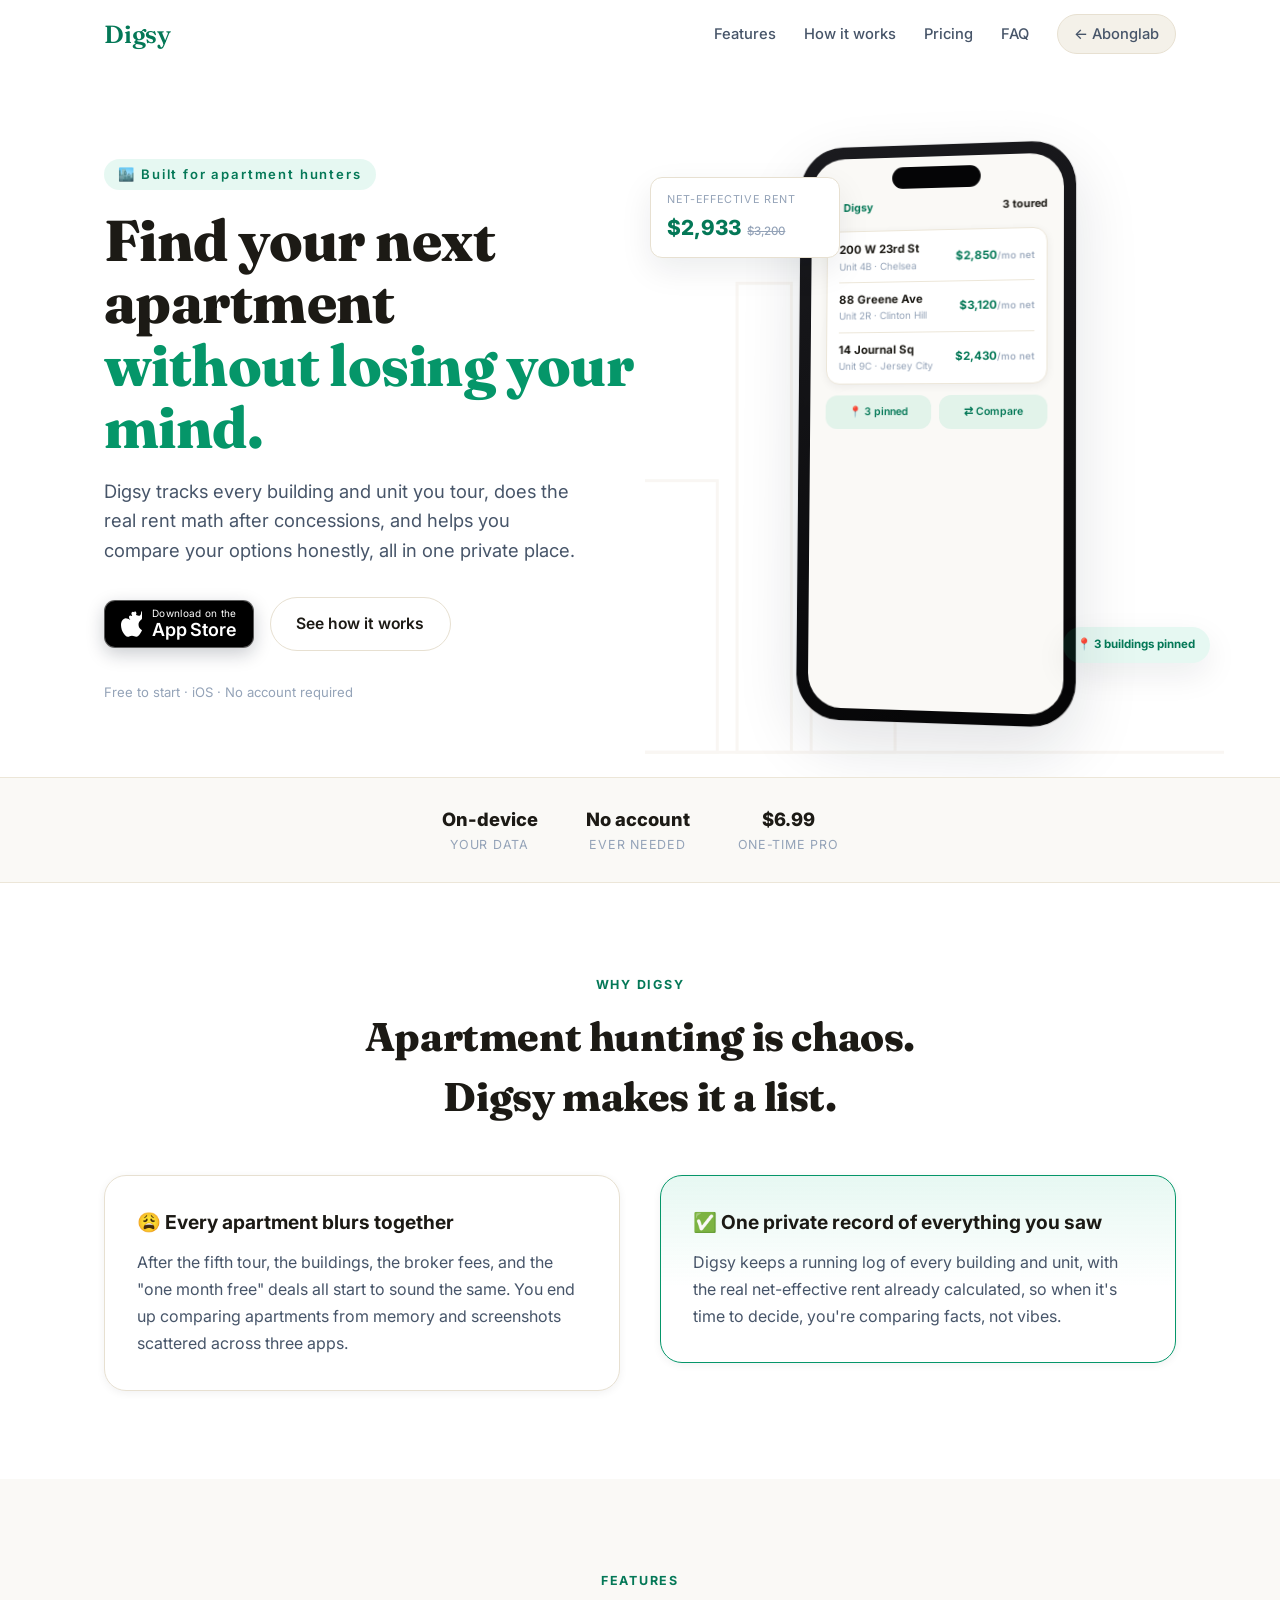
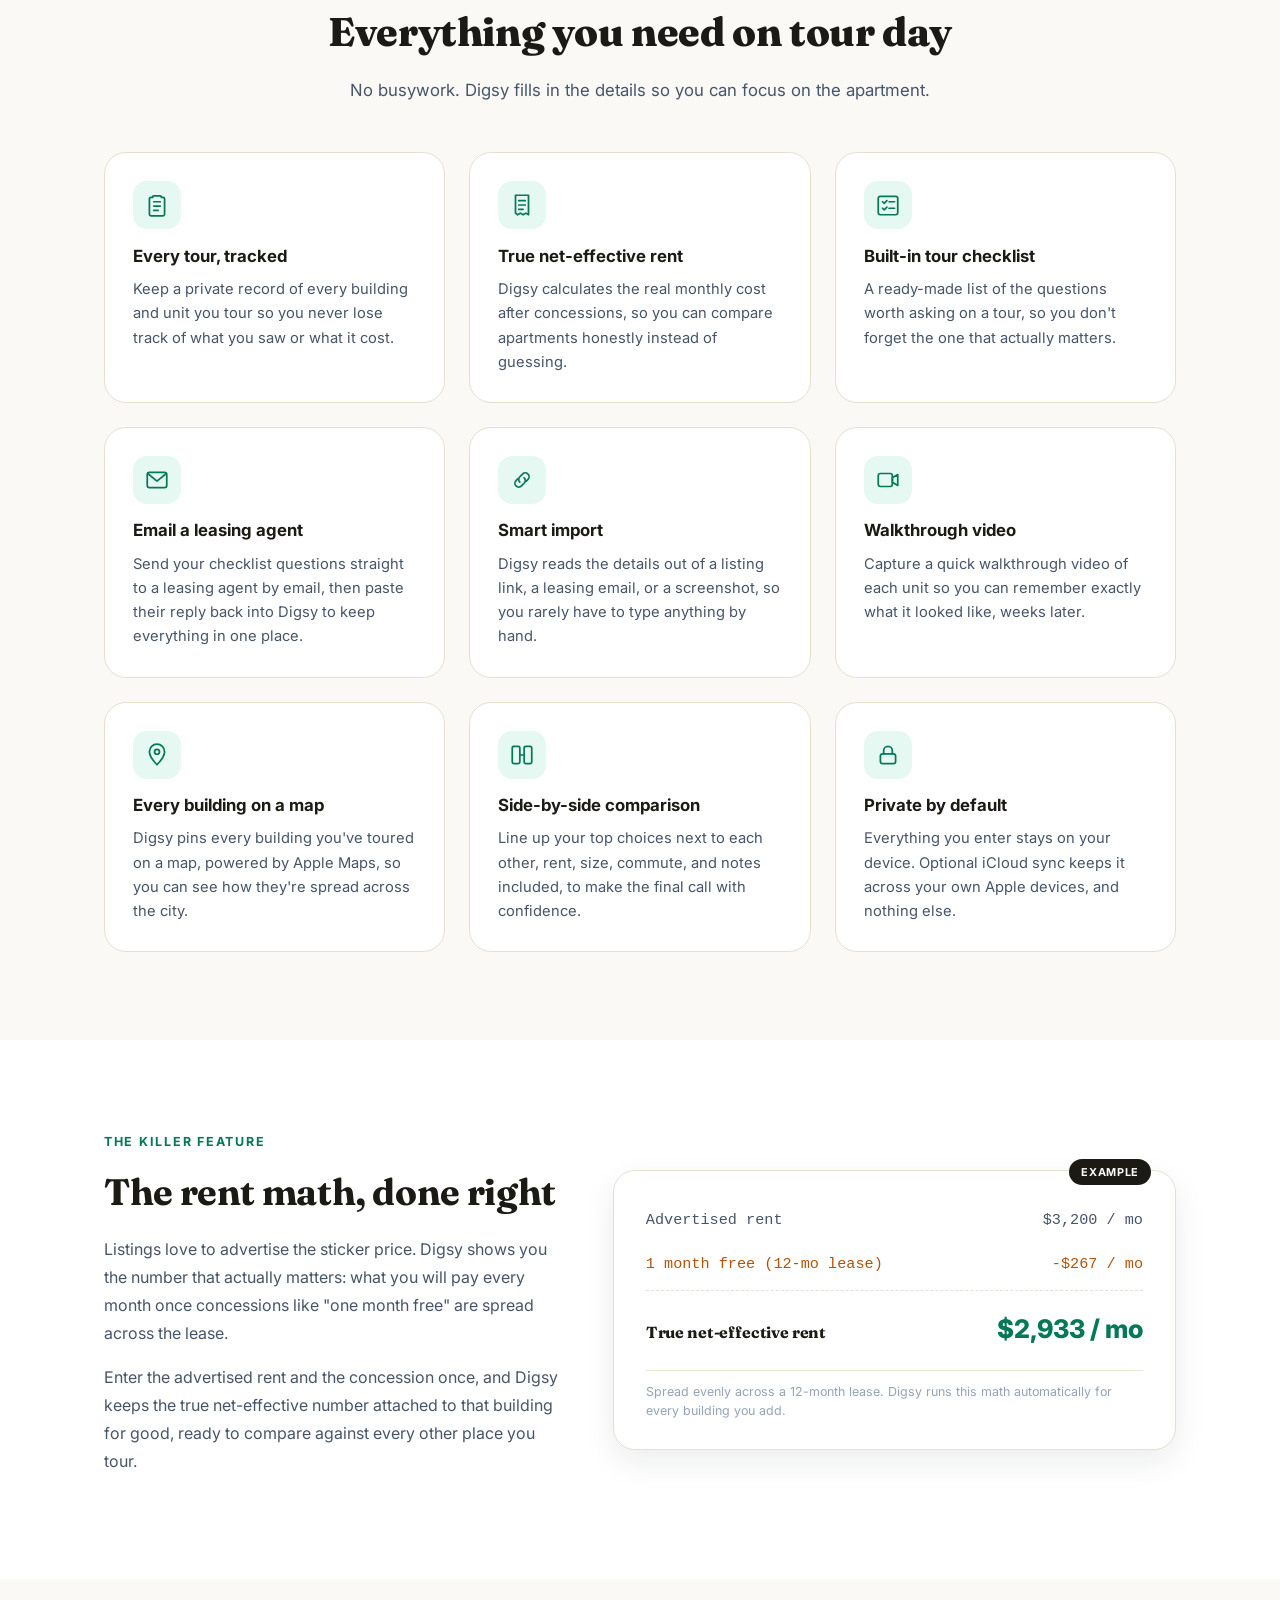
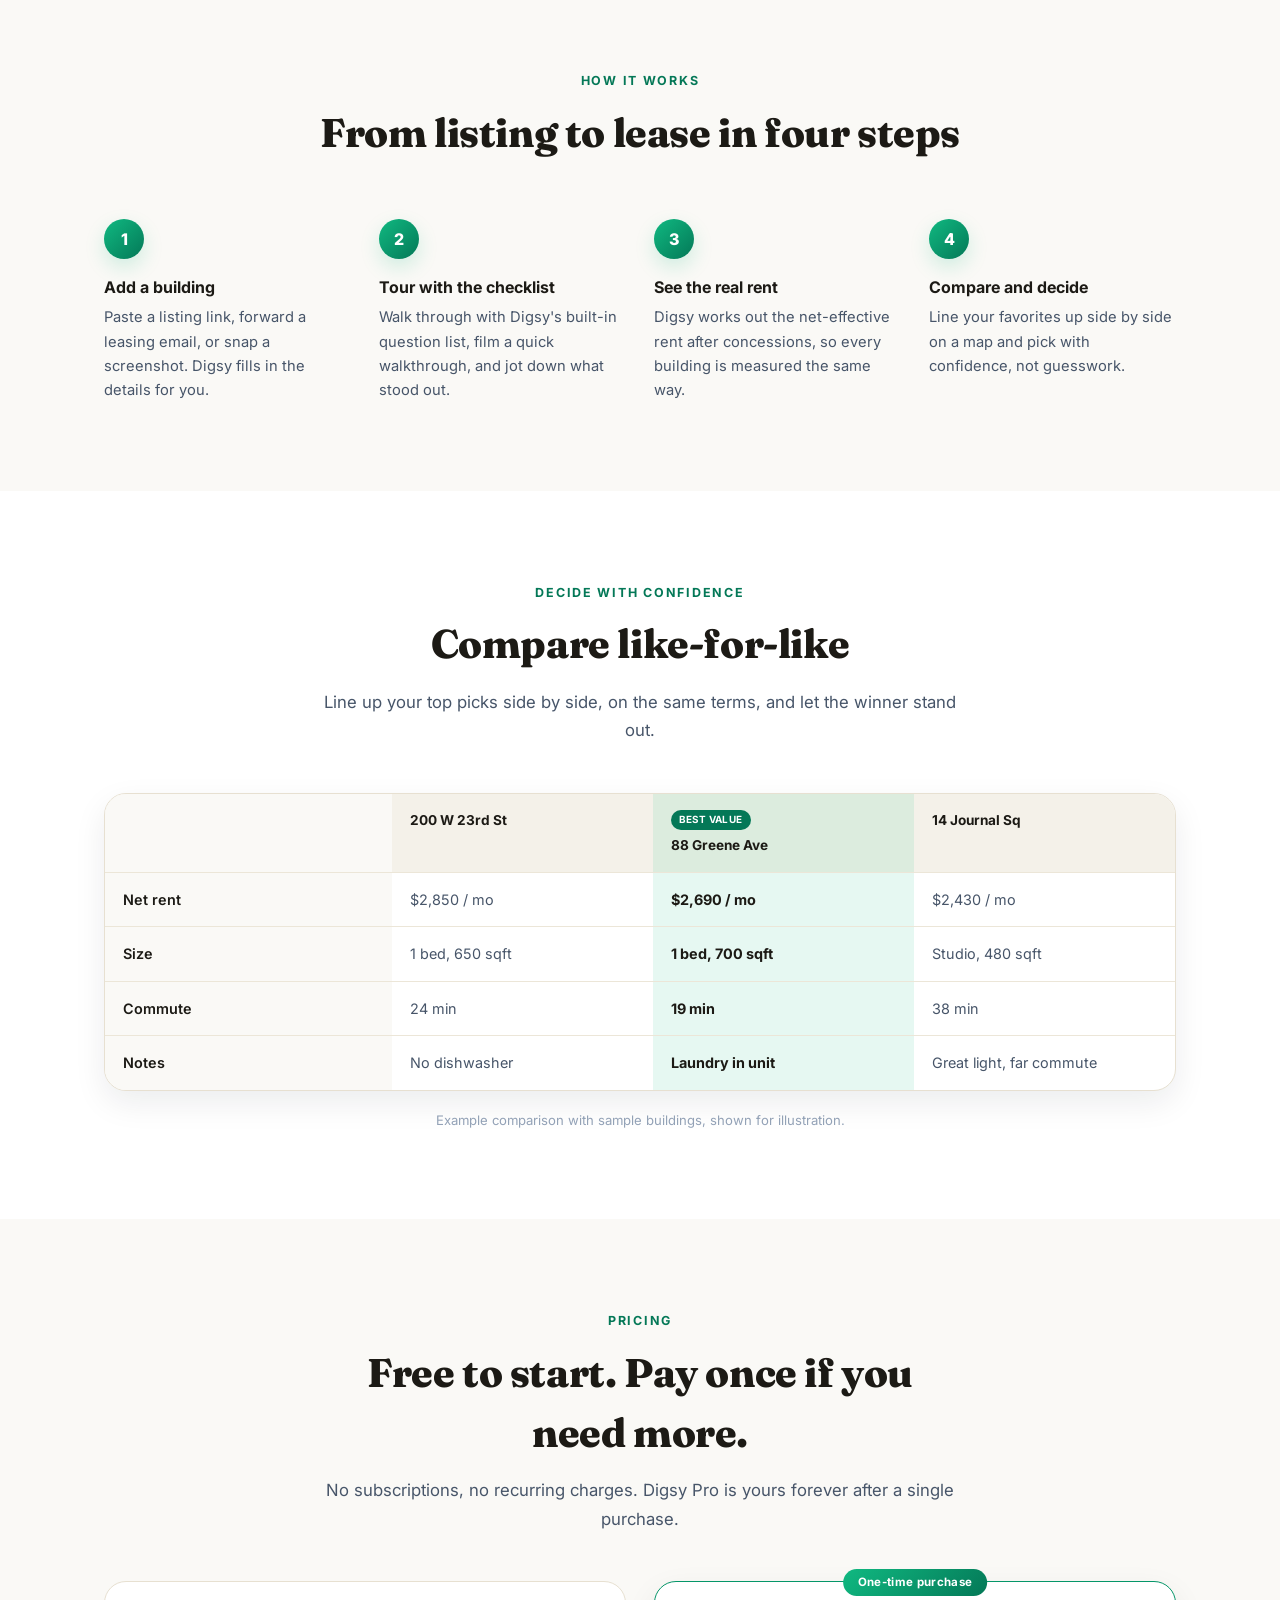
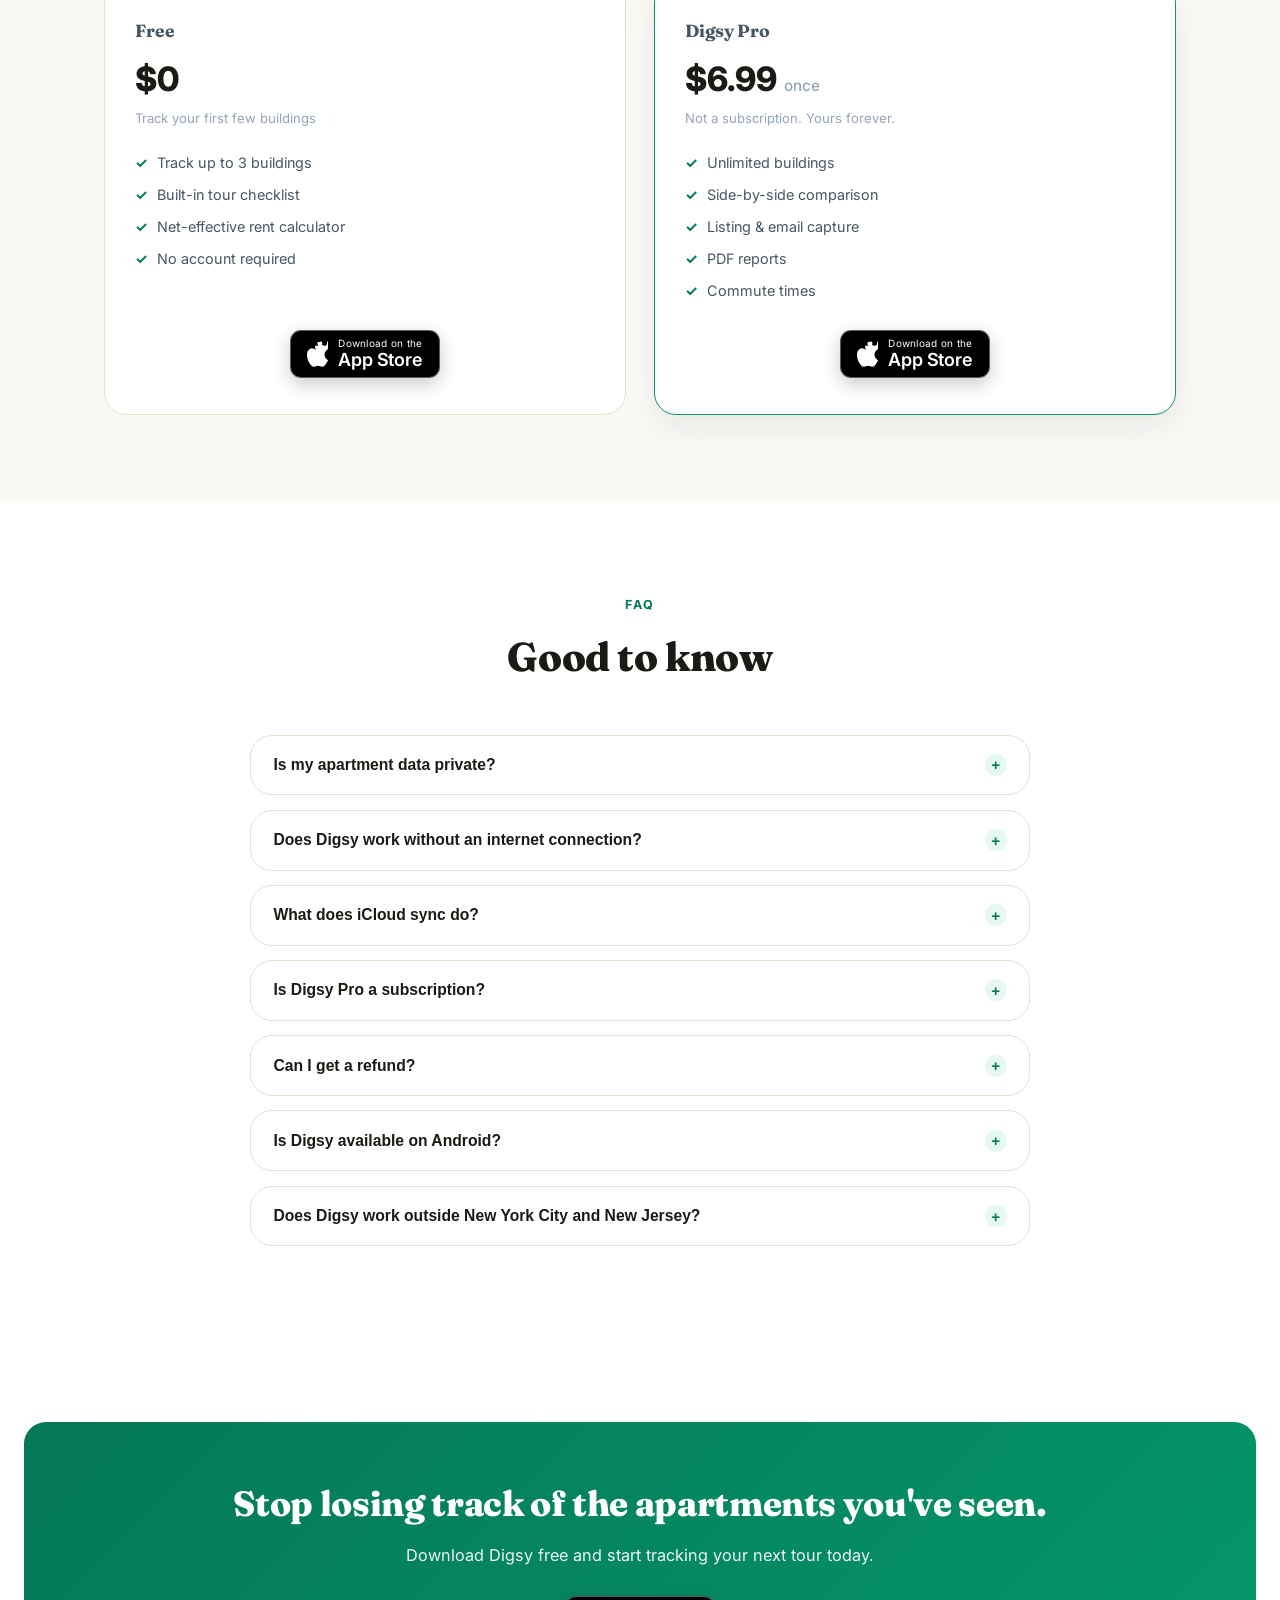
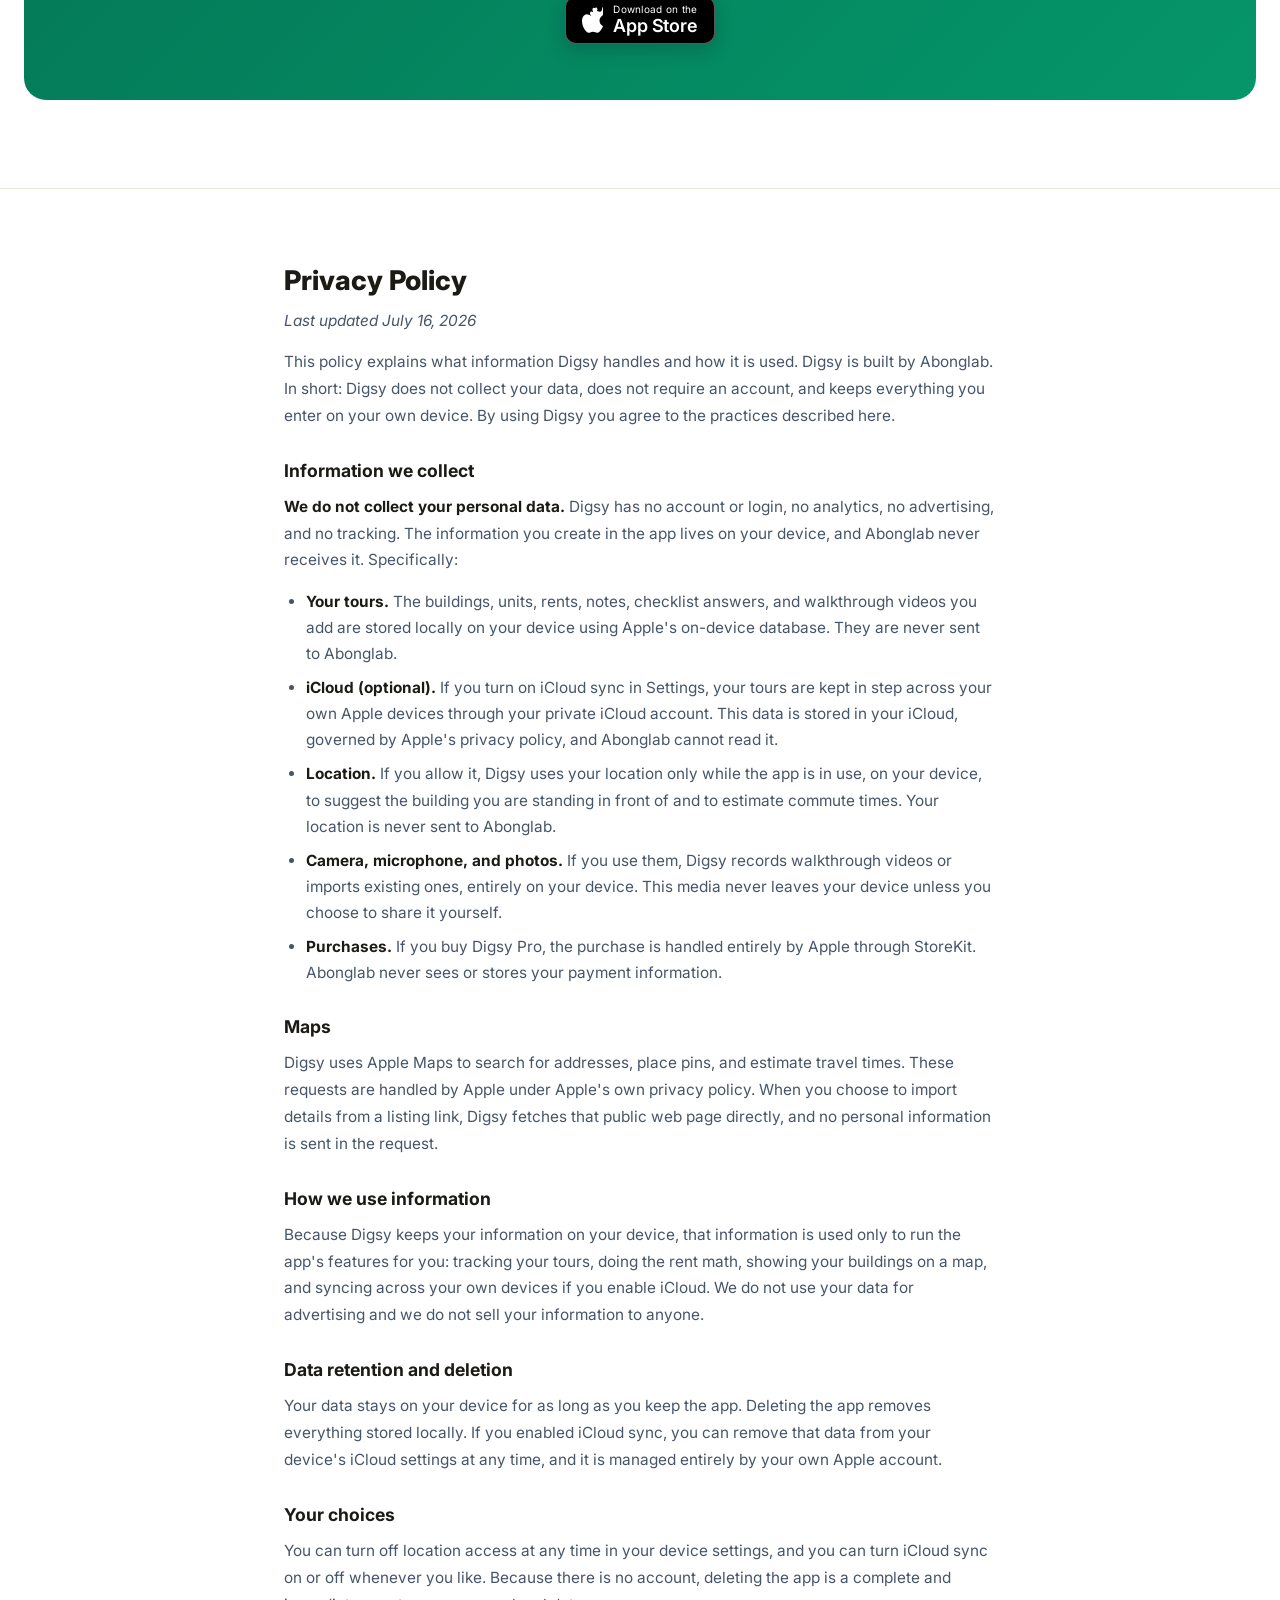
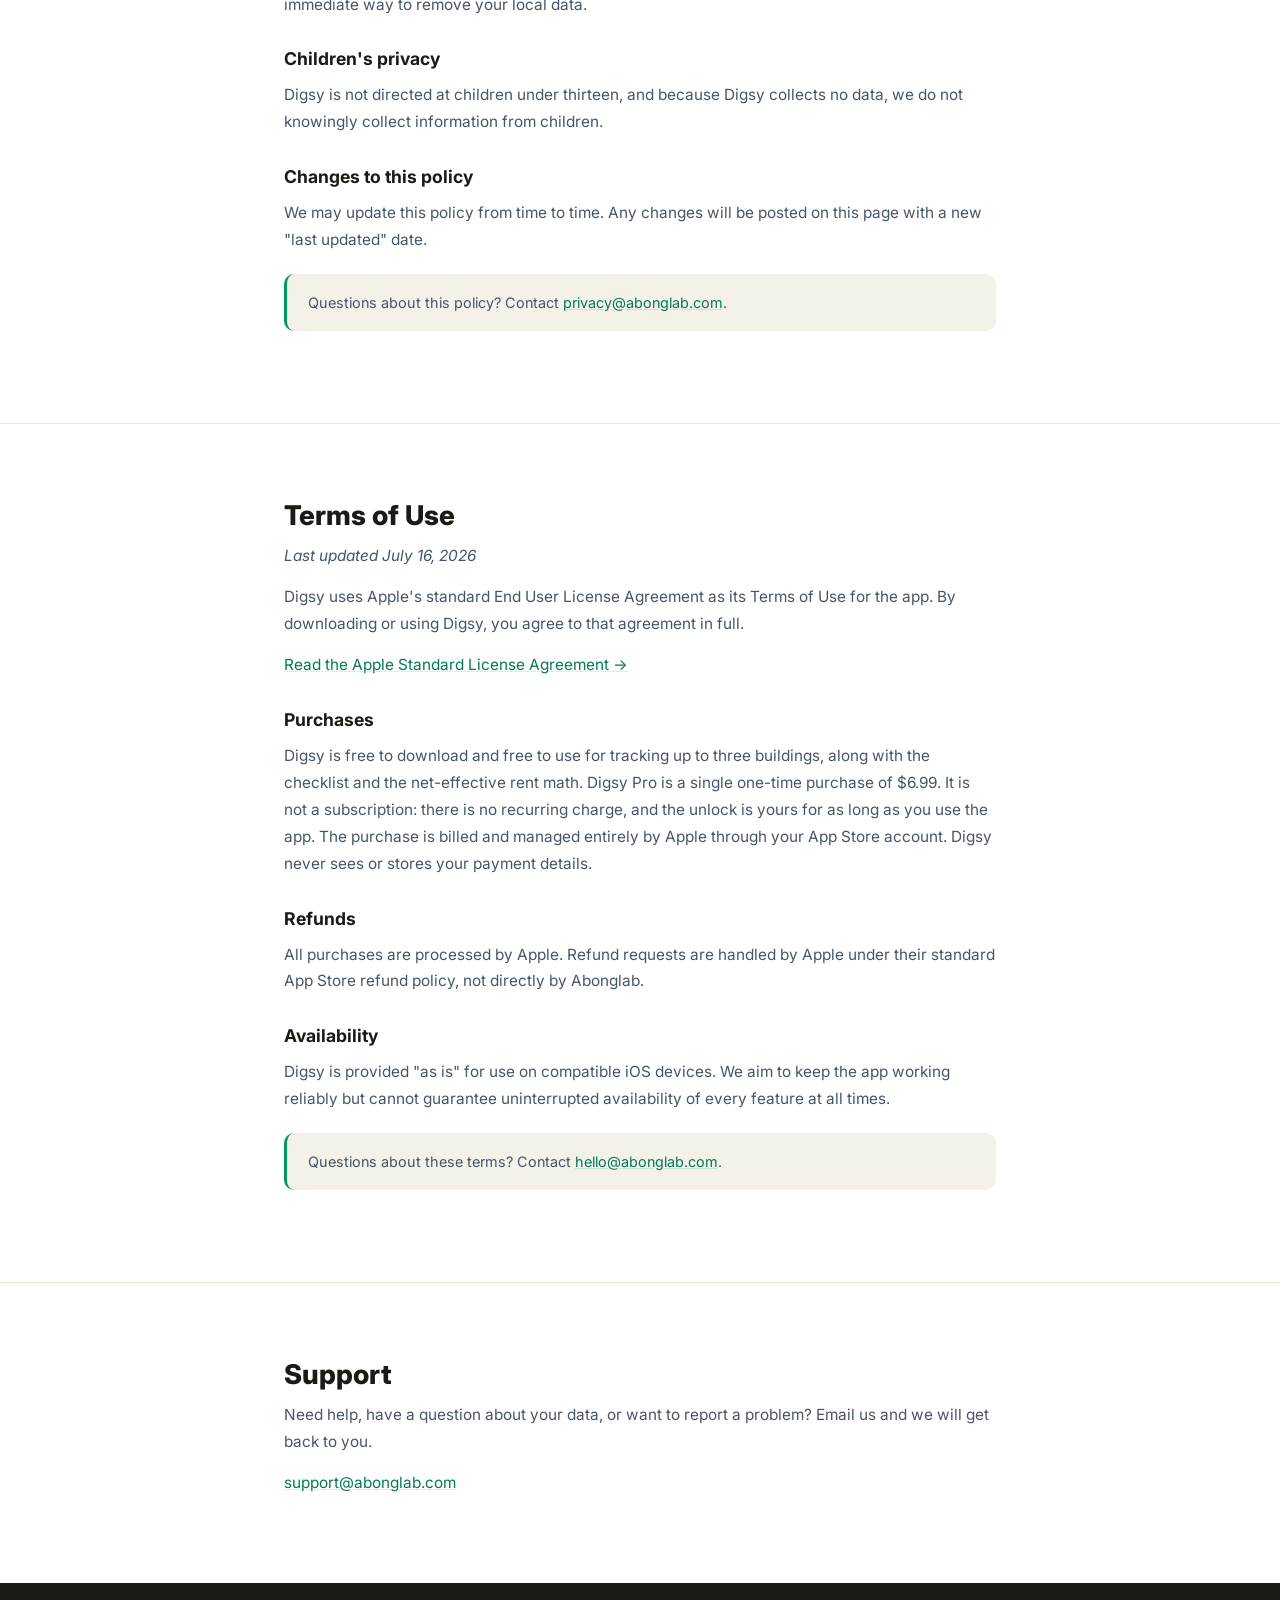
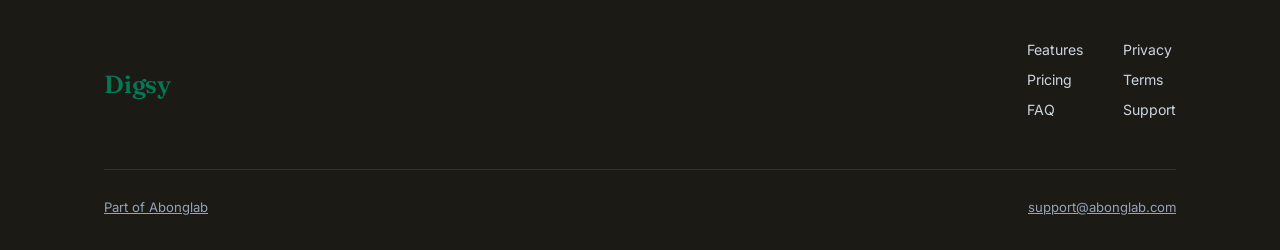
==== commit e17ca686: "Updated the website design and fixes" ====
--- a/digsy/index.html
+++ b/digsy/index.html
@@ -3,8 +3,8 @@
 <head>
     <meta charset="UTF-8">
     <meta name="viewport" content="width=device-width, initial-scale=1.0">
-    <title>Digsy: Apartment Tour Tracker for NYC &amp; NJ</title>
-    <meta name="description" content="Digsy is an apartment tour tracker for New York City and New Jersey renters. Track every building you tour, see the true net-effective rent, ask the right questions, and compare your options side by side.">
+    <title>Digsy: The Apartment Tour Tracker</title>
+    <meta name="description" content="Digsy is an apartment tour tracker for renters anywhere. Track every building you tour, see the true net-effective rent, ask the right questions, and compare your options side by side. Tuned for New York City and New Jersey, and it works wherever you are hunting.">
     <link rel="stylesheet" href="../app.css">
     <link rel="preconnect" href="https://fonts.googleapis.com">
     <link rel="preconnect" href="https://fonts.gstatic.com" crossorigin>
@@ -14,10 +14,7 @@
 
     <nav class="app-nav" id="nav">
         <div class="app-nav__inner">
-            <a href="#top" class="app-nav__brand">
-                <span class="app-nav__icon">🏠</span>
-                Digsy
-            </a>
+            <a href="#top" class="app-nav__brand"><span class="wordmark">Digsy</span></a>
             <div class="app-nav__links">
                 <a href="#features">Features</a>
                 <a href="#how-it-works">How it works</a>
@@ -31,13 +28,13 @@
     <header class="hero" id="top">
         <div class="wrap hero__inner">
             <div class="reveal">
-                <span class="hero__eyebrow">🏙️ Built for NYC &amp; NJ renters</span>
+                <span class="hero__eyebrow">🏙️ Built for apartment hunters</span>
                 <h1>Find your next apartment<br><span>without losing your mind.</span></h1>
                 <p class="hero__subtext">Digsy tracks every building and unit you tour, does the real rent math after concessions, and helps you compare your options honestly, all in one private place.</p>
                 <div class="hero__ctas">
                     <a href="#" class="appstore-badge" aria-label="Download on the App Store">
                         <!-- TODO: replace with real App Store URL -->
-                        <span class="appstore-badge__glyph"></span>
+                        <svg class="appstore-badge__glyph" viewBox="0 0 814 1000" fill="#fff" aria-hidden="true"><path d="M788.1 340.9c-5.8 4.5-108.2 62.2-108.2 190.5 0 148.4 130.3 200.9 134.2 202.2-.6 3.2-20.7 71.9-68.7 141.9-42.8 61.6-87.5 123.1-155.5 123.1s-85.5-39.5-164-39.5c-76 0-103.7 40.8-165.9 40.8s-105-57.8-155.5-127.4C46 790.4 0 663.5 0 541.1c0-24.7 2.4-49.2 6.5-73.3 16.8-104.9 90.3-190.3 174.3-190.3 32.5 0 66.5 13.7 89.7 22.7 26.3 10.2 91.4 41.4 91.4 41.4s-51.5-37.3-51.5-96.4c0-28.1 14.1-68.7 49.7-68.7 26.4 0 47.1 16.8 62.2 16.8 4.8 0 8.9-2.4 8.9-8.9 0-33.8-28.5-54.5-28.5-81.9 0-36.3 26.1-70.2 58.7-70.2 22.1 0 36.6 17.7 50.1 17.7 10.5 0 18.8-9.7 18.8-20.6 0-6.5-2.4-20.6-2.4-20.6s1.6-1.6 8.9-1.6c22 0 60.5 34.6 60.5 80.3 0 36.3-17.7 62.2-17.7 62.2s51.3 34.6 107.2 34.6c22.1 0 43.5-7.3 58.7-22.1 20.1-19.9 35.4-68.4 35.4-111.9 0-20.2-2.4-39.5-2.4-39.5 56.2 16 97.7 75 97.7 150.3z"/></svg>
                         <span class="appstore-badge__text">
                             <span class="appstore-badge__line1">Download on the</span>
                             <span class="appstore-badge__line2">App Store</span>
@@ -318,7 +315,7 @@
                     <div class="price-card__cta">
                         <a href="#" class="appstore-badge" aria-label="Download on the App Store">
                             <!-- TODO: replace with real App Store URL -->
-                            <span class="appstore-badge__glyph"></span>
+                            <svg class="appstore-badge__glyph" viewBox="0 0 814 1000" fill="#fff" aria-hidden="true"><path d="M788.1 340.9c-5.8 4.5-108.2 62.2-108.2 190.5 0 148.4 130.3 200.9 134.2 202.2-.6 3.2-20.7 71.9-68.7 141.9-42.8 61.6-87.5 123.1-155.5 123.1s-85.5-39.5-164-39.5c-76 0-103.7 40.8-165.9 40.8s-105-57.8-155.5-127.4C46 790.4 0 663.5 0 541.1c0-24.7 2.4-49.2 6.5-73.3 16.8-104.9 90.3-190.3 174.3-190.3 32.5 0 66.5 13.7 89.7 22.7 26.3 10.2 91.4 41.4 91.4 41.4s-51.5-37.3-51.5-96.4c0-28.1 14.1-68.7 49.7-68.7 26.4 0 47.1 16.8 62.2 16.8 4.8 0 8.9-2.4 8.9-8.9 0-33.8-28.5-54.5-28.5-81.9 0-36.3 26.1-70.2 58.7-70.2 22.1 0 36.6 17.7 50.1 17.7 10.5 0 18.8-9.7 18.8-20.6 0-6.5-2.4-20.6-2.4-20.6s1.6-1.6 8.9-1.6c22 0 60.5 34.6 60.5 80.3 0 36.3-17.7 62.2-17.7 62.2s51.3 34.6 107.2 34.6c22.1 0 43.5-7.3 58.7-22.1 20.1-19.9 35.4-68.4 35.4-111.9 0-20.2-2.4-39.5-2.4-39.5 56.2 16 97.7 75 97.7 150.3z"/></svg>
                             <span class="appstore-badge__text">
                                 <span class="appstore-badge__line1">Download on the</span>
                                 <span class="appstore-badge__line2">App Store</span>
@@ -341,7 +338,7 @@
                     <div class="price-card__cta">
                         <a href="#" class="appstore-badge" aria-label="Download on the App Store">
                             <!-- TODO: replace with real App Store URL -->
-                            <span class="appstore-badge__glyph"></span>
+                            <svg class="appstore-badge__glyph" viewBox="0 0 814 1000" fill="#fff" aria-hidden="true"><path d="M788.1 340.9c-5.8 4.5-108.2 62.2-108.2 190.5 0 148.4 130.3 200.9 134.2 202.2-.6 3.2-20.7 71.9-68.7 141.9-42.8 61.6-87.5 123.1-155.5 123.1s-85.5-39.5-164-39.5c-76 0-103.7 40.8-165.9 40.8s-105-57.8-155.5-127.4C46 790.4 0 663.5 0 541.1c0-24.7 2.4-49.2 6.5-73.3 16.8-104.9 90.3-190.3 174.3-190.3 32.5 0 66.5 13.7 89.7 22.7 26.3 10.2 91.4 41.4 91.4 41.4s-51.5-37.3-51.5-96.4c0-28.1 14.1-68.7 49.7-68.7 26.4 0 47.1 16.8 62.2 16.8 4.8 0 8.9-2.4 8.9-8.9 0-33.8-28.5-54.5-28.5-81.9 0-36.3 26.1-70.2 58.7-70.2 22.1 0 36.6 17.7 50.1 17.7 10.5 0 18.8-9.7 18.8-20.6 0-6.5-2.4-20.6-2.4-20.6s1.6-1.6 8.9-1.6c22 0 60.5 34.6 60.5 80.3 0 36.3-17.7 62.2-17.7 62.2s51.3 34.6 107.2 34.6c22.1 0 43.5-7.3 58.7-22.1 20.1-19.9 35.4-68.4 35.4-111.9 0-20.2-2.4-39.5-2.4-39.5 56.2 16 97.7 75 97.7 150.3z"/></svg>
                             <span class="appstore-badge__text">
                                 <span class="appstore-badge__line1">Download on the</span>
                                 <span class="appstore-badge__line2">App Store</span>
@@ -433,7 +430,7 @@
             <p>Download Digsy free and start tracking your next tour today.</p>
             <a href="#" class="appstore-badge" aria-label="Download on the App Store">
                 <!-- TODO: replace with real App Store URL -->
-                <span class="appstore-badge__glyph"></span>
+                <svg class="appstore-badge__glyph" viewBox="0 0 814 1000" fill="#fff" aria-hidden="true"><path d="M788.1 340.9c-5.8 4.5-108.2 62.2-108.2 190.5 0 148.4 130.3 200.9 134.2 202.2-.6 3.2-20.7 71.9-68.7 141.9-42.8 61.6-87.5 123.1-155.5 123.1s-85.5-39.5-164-39.5c-76 0-103.7 40.8-165.9 40.8s-105-57.8-155.5-127.4C46 790.4 0 663.5 0 541.1c0-24.7 2.4-49.2 6.5-73.3 16.8-104.9 90.3-190.3 174.3-190.3 32.5 0 66.5 13.7 89.7 22.7 26.3 10.2 91.4 41.4 91.4 41.4s-51.5-37.3-51.5-96.4c0-28.1 14.1-68.7 49.7-68.7 26.4 0 47.1 16.8 62.2 16.8 4.8 0 8.9-2.4 8.9-8.9 0-33.8-28.5-54.5-28.5-81.9 0-36.3 26.1-70.2 58.7-70.2 22.1 0 36.6 17.7 50.1 17.7 10.5 0 18.8-9.7 18.8-20.6 0-6.5-2.4-20.6-2.4-20.6s1.6-1.6 8.9-1.6c22 0 60.5 34.6 60.5 80.3 0 36.3-17.7 62.2-17.7 62.2s51.3 34.6 107.2 34.6c22.1 0 43.5-7.3 58.7-22.1 20.1-19.9 35.4-68.4 35.4-111.9 0-20.2-2.4-39.5-2.4-39.5 56.2 16 97.7 75 97.7 150.3z"/></svg>
                 <span class="appstore-badge__text">
                     <span class="appstore-badge__line1">Download on the</span>
                     <span class="appstore-badge__line2">App Store</span>
@@ -511,10 +508,7 @@
     <footer class="app-footer">
         <div class="wrap">
             <div class="app-footer__top">
-                <div class="app-footer__brand">
-                    <span class="app-nav__icon">🏠</span>
-                    Digsy
-                </div>
+                <div class="app-footer__brand"><span class="wordmark">Digsy</span></div>
                 <div class="app-footer__links">
                     <div class="app-footer__col">
                         <a href="#features">Features</a>
--- a/app.css
+++ b/app.css
@@ -128,16 +128,30 @@
     font-size: 1.05rem;
 }
 
-.app-nav__icon {
-    width: 34px;
-    height: 34px;
-    border-radius: 10px;
-    display: flex;
-    align-items: center;
-    justify-content: center;
-    font-size: 1.1rem;
-    background: linear-gradient(135deg, var(--accent-light), var(--accent-dark));
-    box-shadow: 0 4px 14px var(--accent-soft-strong);
+/* App-name wordmark (replaces the old icon squares) */
+.wordmark {
+    display: inline-block;
+    line-height: 1;
+}
+
+body.digsy .wordmark {
+    font-family: 'Fraunces', Georgia, serif;
+    font-weight: 600;
+    font-size: 1.55rem;
+    letter-spacing: -0.01em;
+    color: var(--accent-dark);
+}
+
+body.pigeon .wordmark {
+    font-family: 'Space Grotesk', -apple-system, BlinkMacSystemFont, sans-serif;
+    font-weight: 700;
+    font-size: 1.4rem;
+    letter-spacing: -0.03em;
+    color: var(--accent);
+}
+
+.app-footer__brand .wordmark {
+    color: var(--accent-light);
 }
 
 .app-nav__links {
@@ -302,12 +316,10 @@
 }
 
 .appstore-badge__glyph {
-    width: 24px;
-    height: 28px;
+    width: 21px;
+    height: auto;
     flex-shrink: 0;
-    background: #fff;
-    -webkit-mask: url("data:image/svg+xml,%3Csvg xmlns='http://www.w3.org/2000/svg' viewBox='0 0 814 1000'%3E%3Cpath d='M788.1 340.9c-5.8 4.5-108.2 62.2-108.2 190.5 0 148.4 130.3 200.9 134.2 202.2-.6 3.2-20.7 71.9-68.7 141.9-42.8 61.6-87.5 123.1-155.5 123.1s-85.5-39.5-164-39.5c-76 0-103.7 40.8-165.9 40.8s-105-57.8-155.5-127.4C46 790.4 0 663.5 0 541.1c0-24.7 2.4-49.2 6.5-73.3 16.8-104.9 90.3-190.3 174.3-190.3 32.5 0 66.5 13.7 89.7 22.7 26.3 10.2 91.4 41.4 91.4 41.4s-51.5-37.3-51.5-96.4c0-28.1 14.1-68.7 49.7-68.7 26.4 0 47.1 16.8 62.2 16.8 4.8 0 8.9-2.4 8.9-8.9 0-33.8-28.5-54.5-28.5-81.9 0-36.3 26.1-70.2 58.7-70.2 22.1 0 36.6 17.7 50.1 17.7 10.5 0 18.8-9.7 18.8-20.6 0-6.5-2.4-20.6-2.4-20.6s1.6-1.6 8.9-1.6c22 0 60.5 34.6 60.5 80.3 0 36.3-17.7 62.2-17.7 62.2s51.3 34.6 107.2 34.6c22.1 0 43.5-7.3 58.7-22.1 20.1-19.9 35.4-68.4 35.4-111.9 0-20.2-2.4-39.5-2.4-39.5 56.2 16 97.7 75 97.7 150.3z'/%3E%3C/svg%3E") center/contain no-repeat;
-    mask: url("data:image/svg+xml,%3Csvg xmlns='http://www.w3.org/2000/svg' viewBox='0 0 814 1000'%3E%3Cpath d='M788.1 340.9c-5.8 4.5-108.2 62.2-108.2 190.5 0 148.4 130.3 200.9 134.2 202.2-.6 3.2-20.7 71.9-68.7 141.9-42.8 61.6-87.5 123.1-155.5 123.1s-85.5-39.5-164-39.5c-76 0-103.7 40.8-165.9 40.8s-105-57.8-155.5-127.4C46 790.4 0 663.5 0 541.1c0-24.7 2.4-49.2 6.5-73.3 16.8-104.9 90.3-190.3 174.3-190.3 32.5 0 66.5 13.7 89.7 22.7 26.3 10.2 91.4 41.4 91.4 41.4s-51.5-37.3-51.5-96.4c0-28.1 14.1-68.7 49.7-68.7 26.4 0 47.1 16.8 62.2 16.8 4.8 0 8.9-2.4 8.9-8.9 0-33.8-28.5-54.5-28.5-81.9 0-36.3 26.1-70.2 58.7-70.2 22.1 0 36.6 17.7 50.1 17.7 10.5 0 18.8-9.7 18.8-20.6 0-6.5-2.4-20.6-2.4-20.6s1.6-1.6 8.9-1.6c22 0 60.5 34.6 60.5 80.3 0 36.3-17.7 62.2-17.7 62.2s51.3 34.6 107.2 34.6c22.1 0 43.5-7.3 58.7-22.1 20.1-19.9 35.4-68.4 35.4-111.9 0-20.2-2.4-39.5-2.4-39.5 56.2 16 97.7 75 97.7 150.3z'/%3E%3C/svg%3E") center/contain no-repeat;
+    display: block;
 }
 
 .appstore-badge__text {
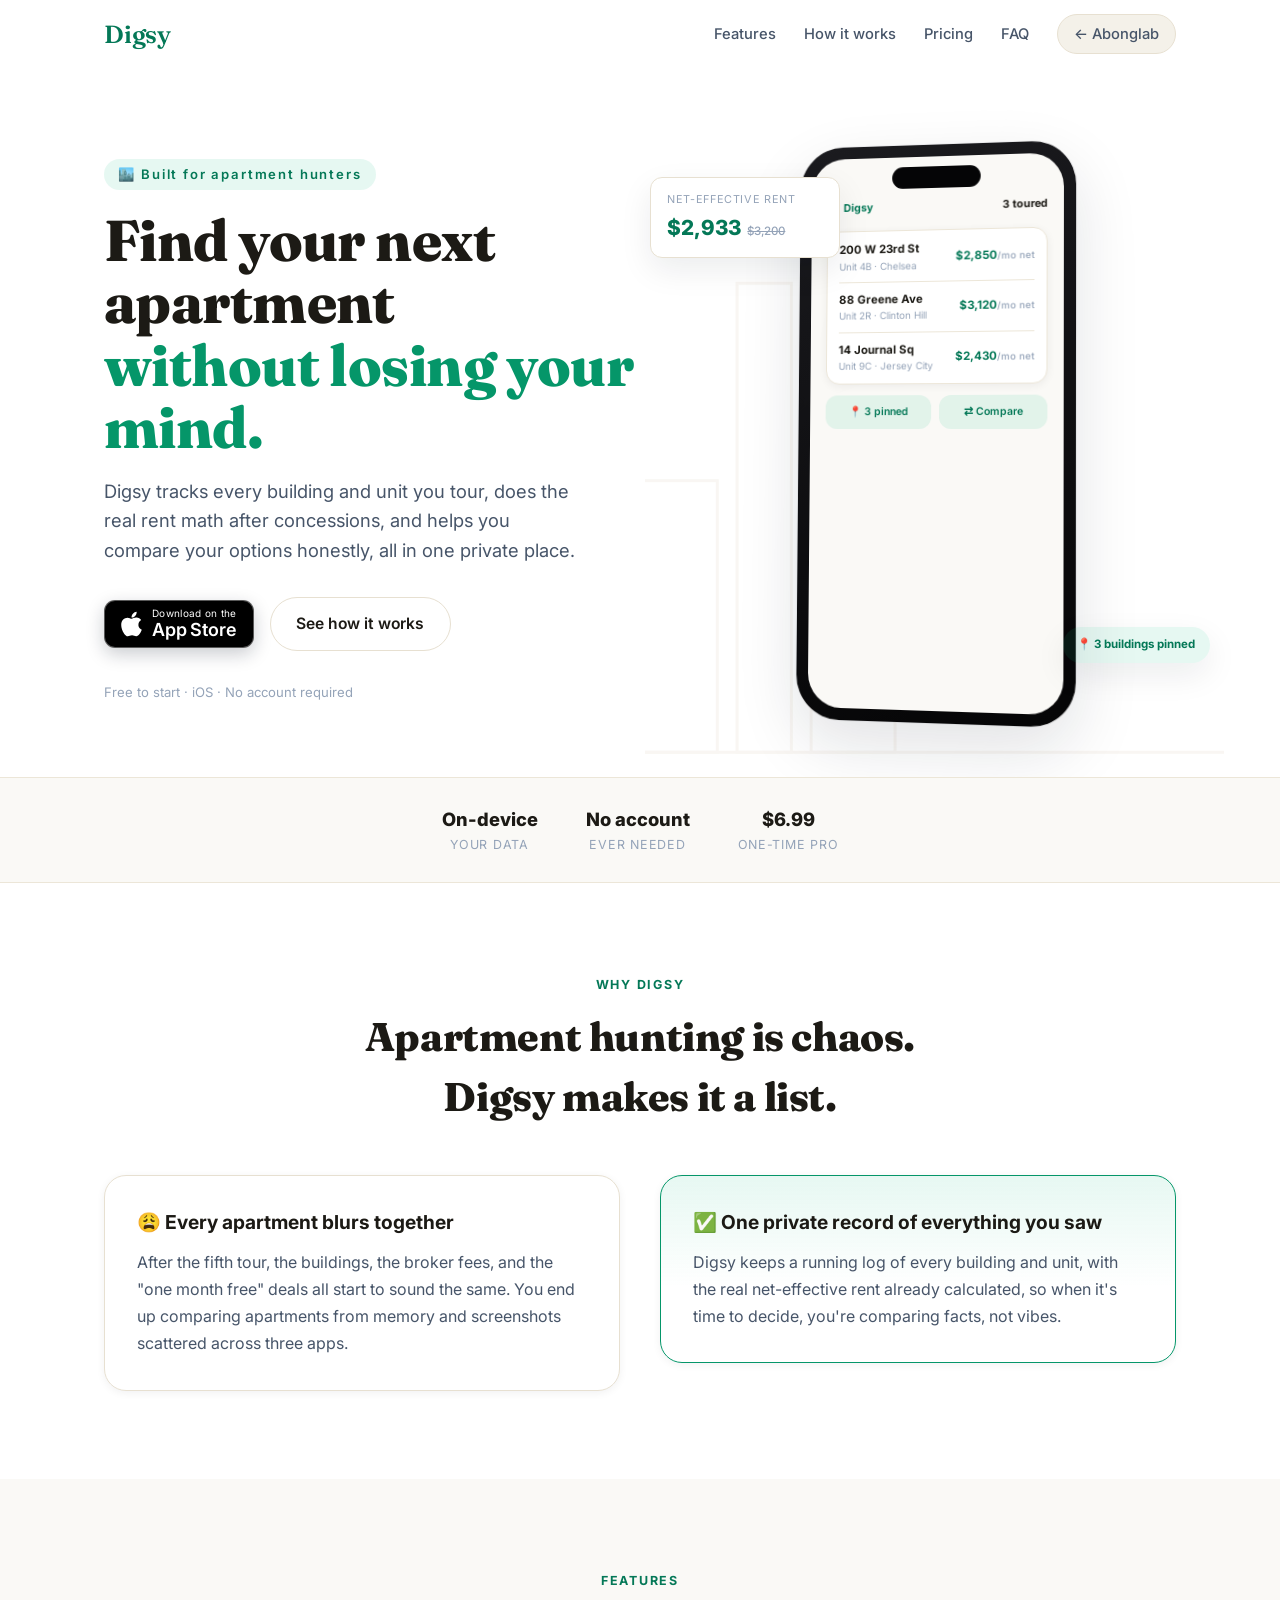
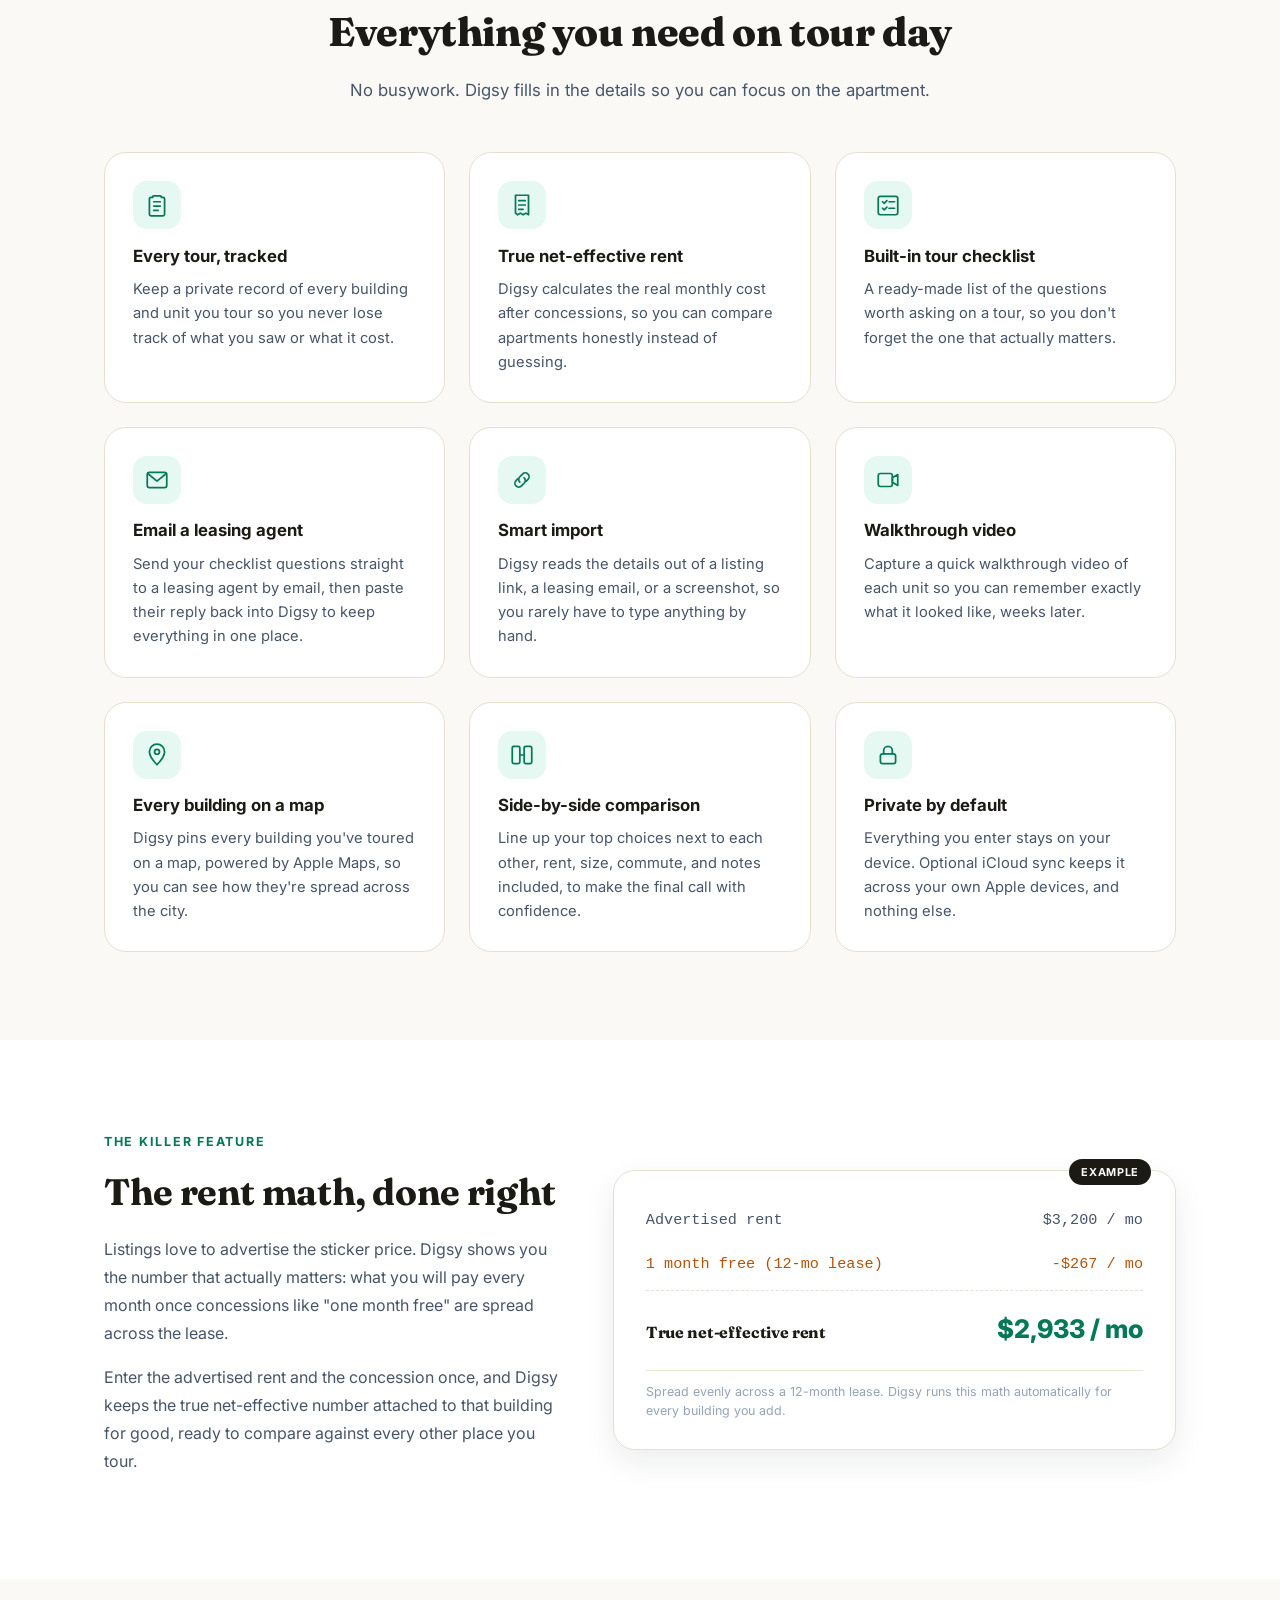
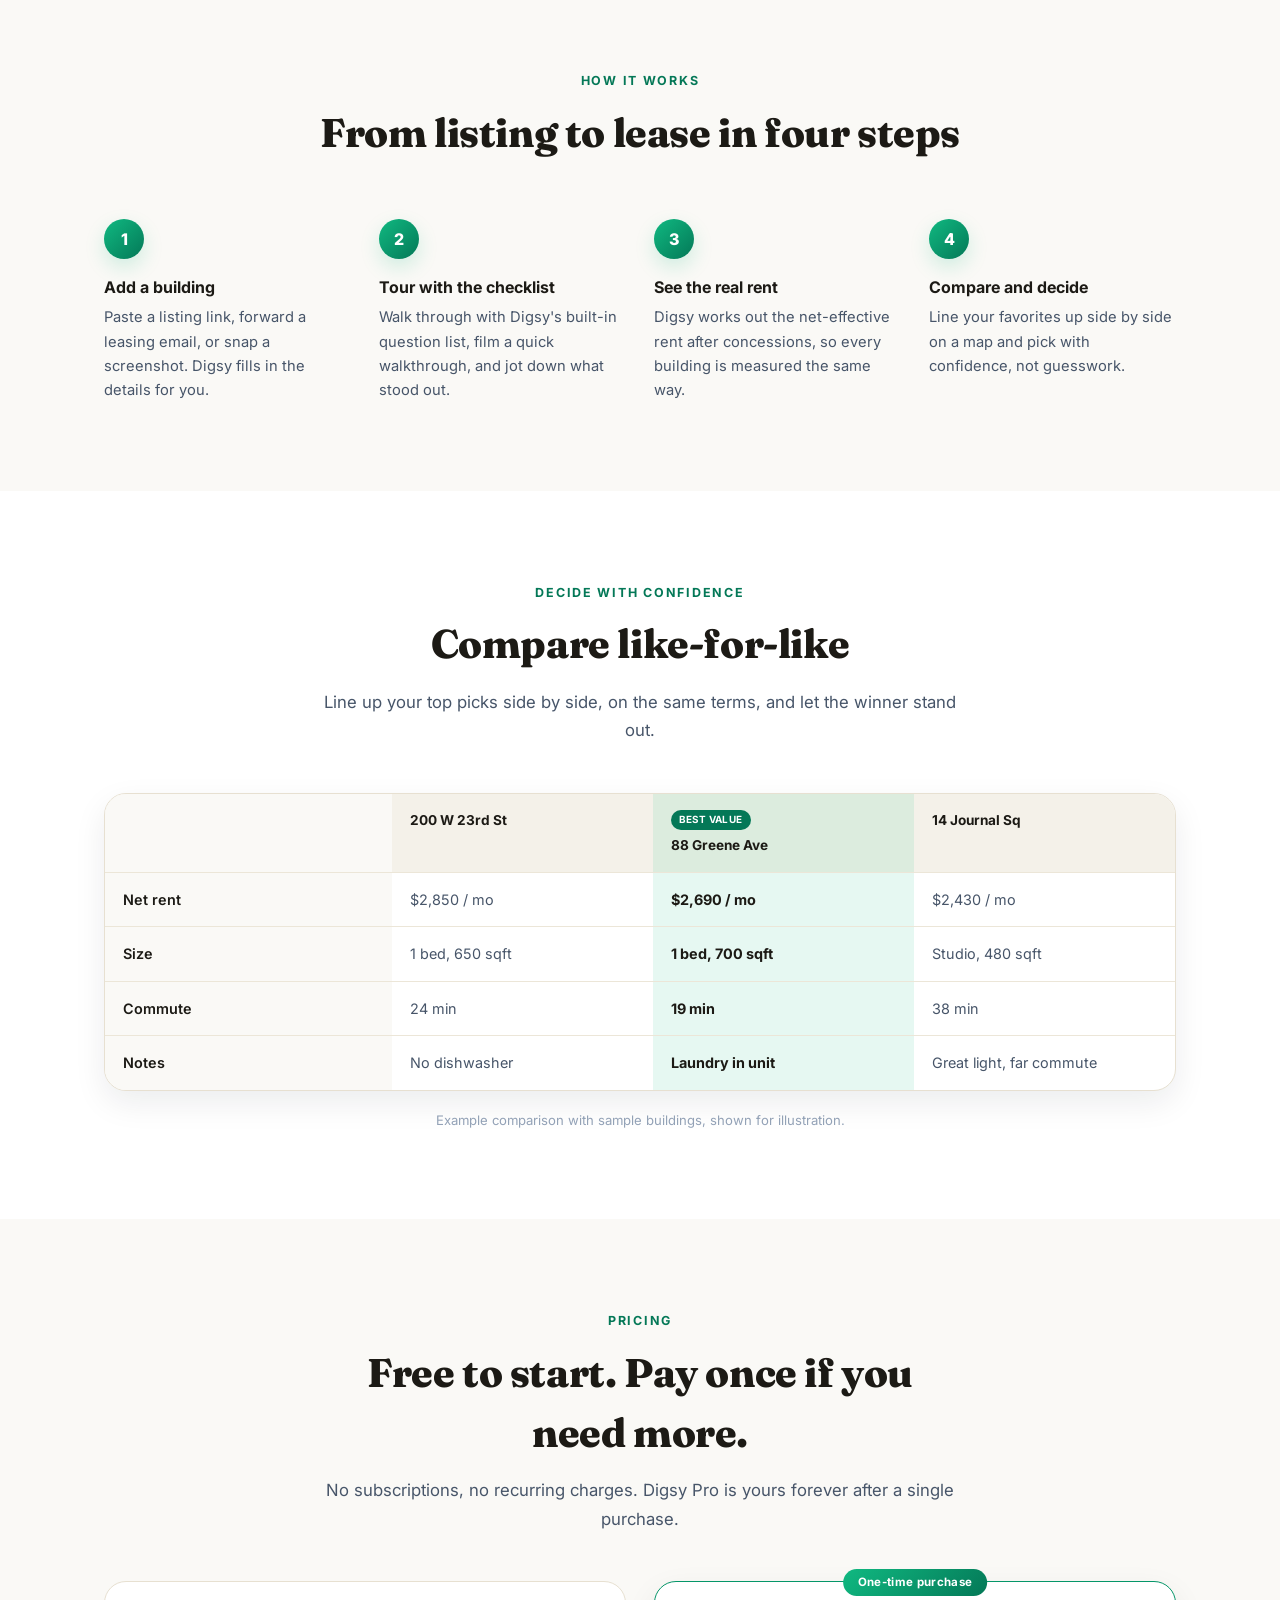
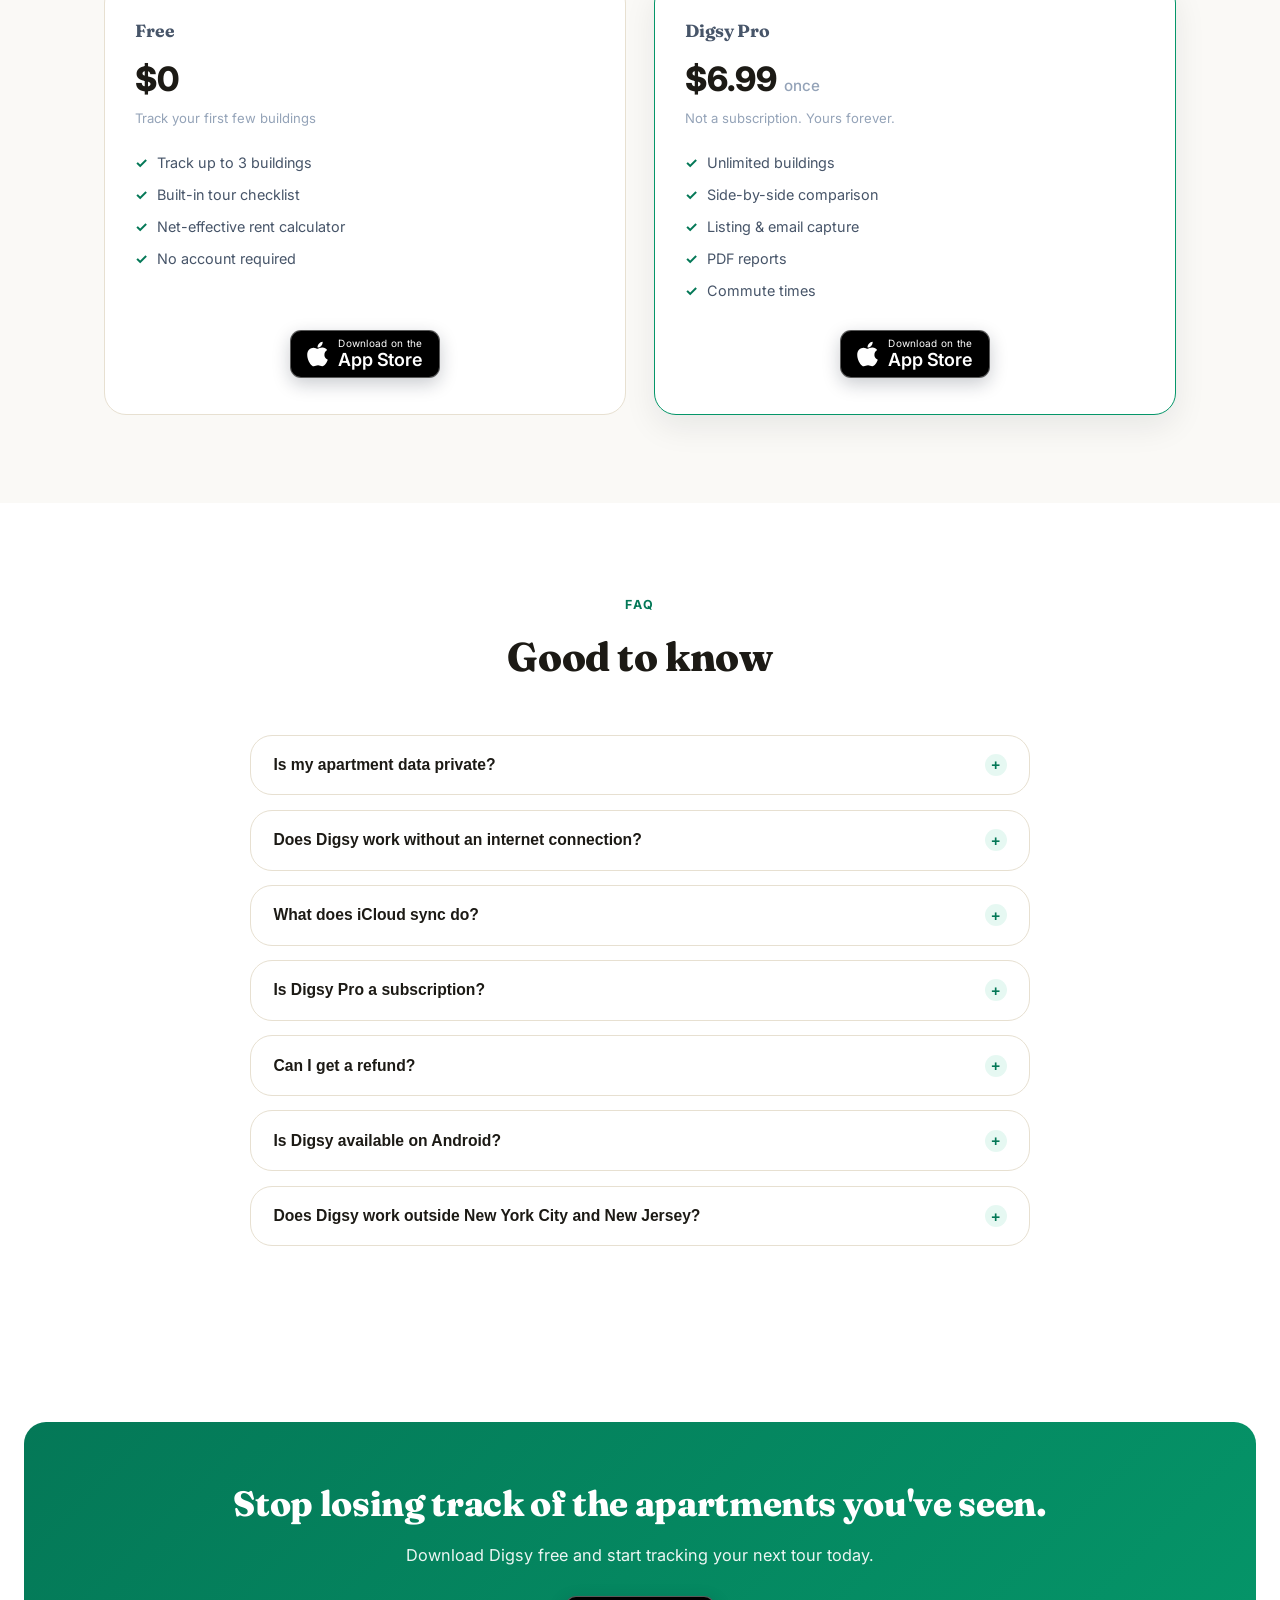
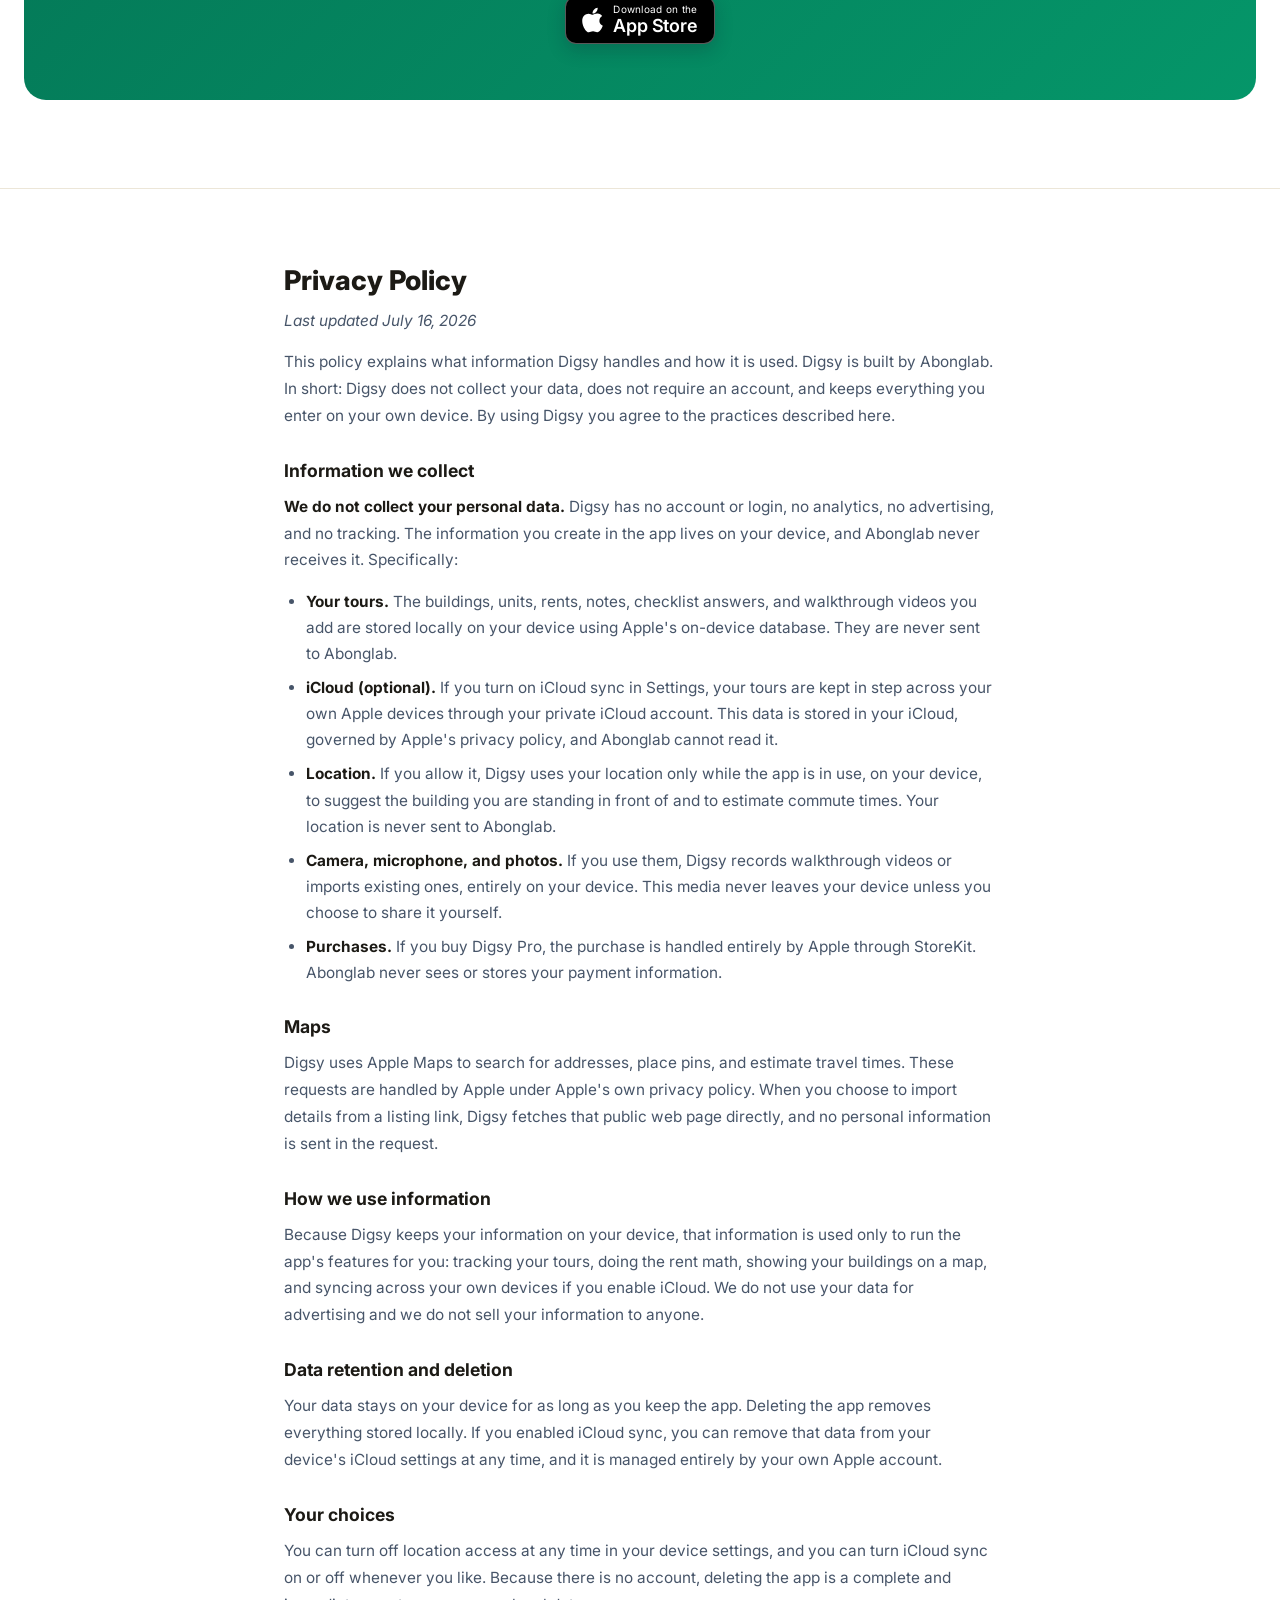
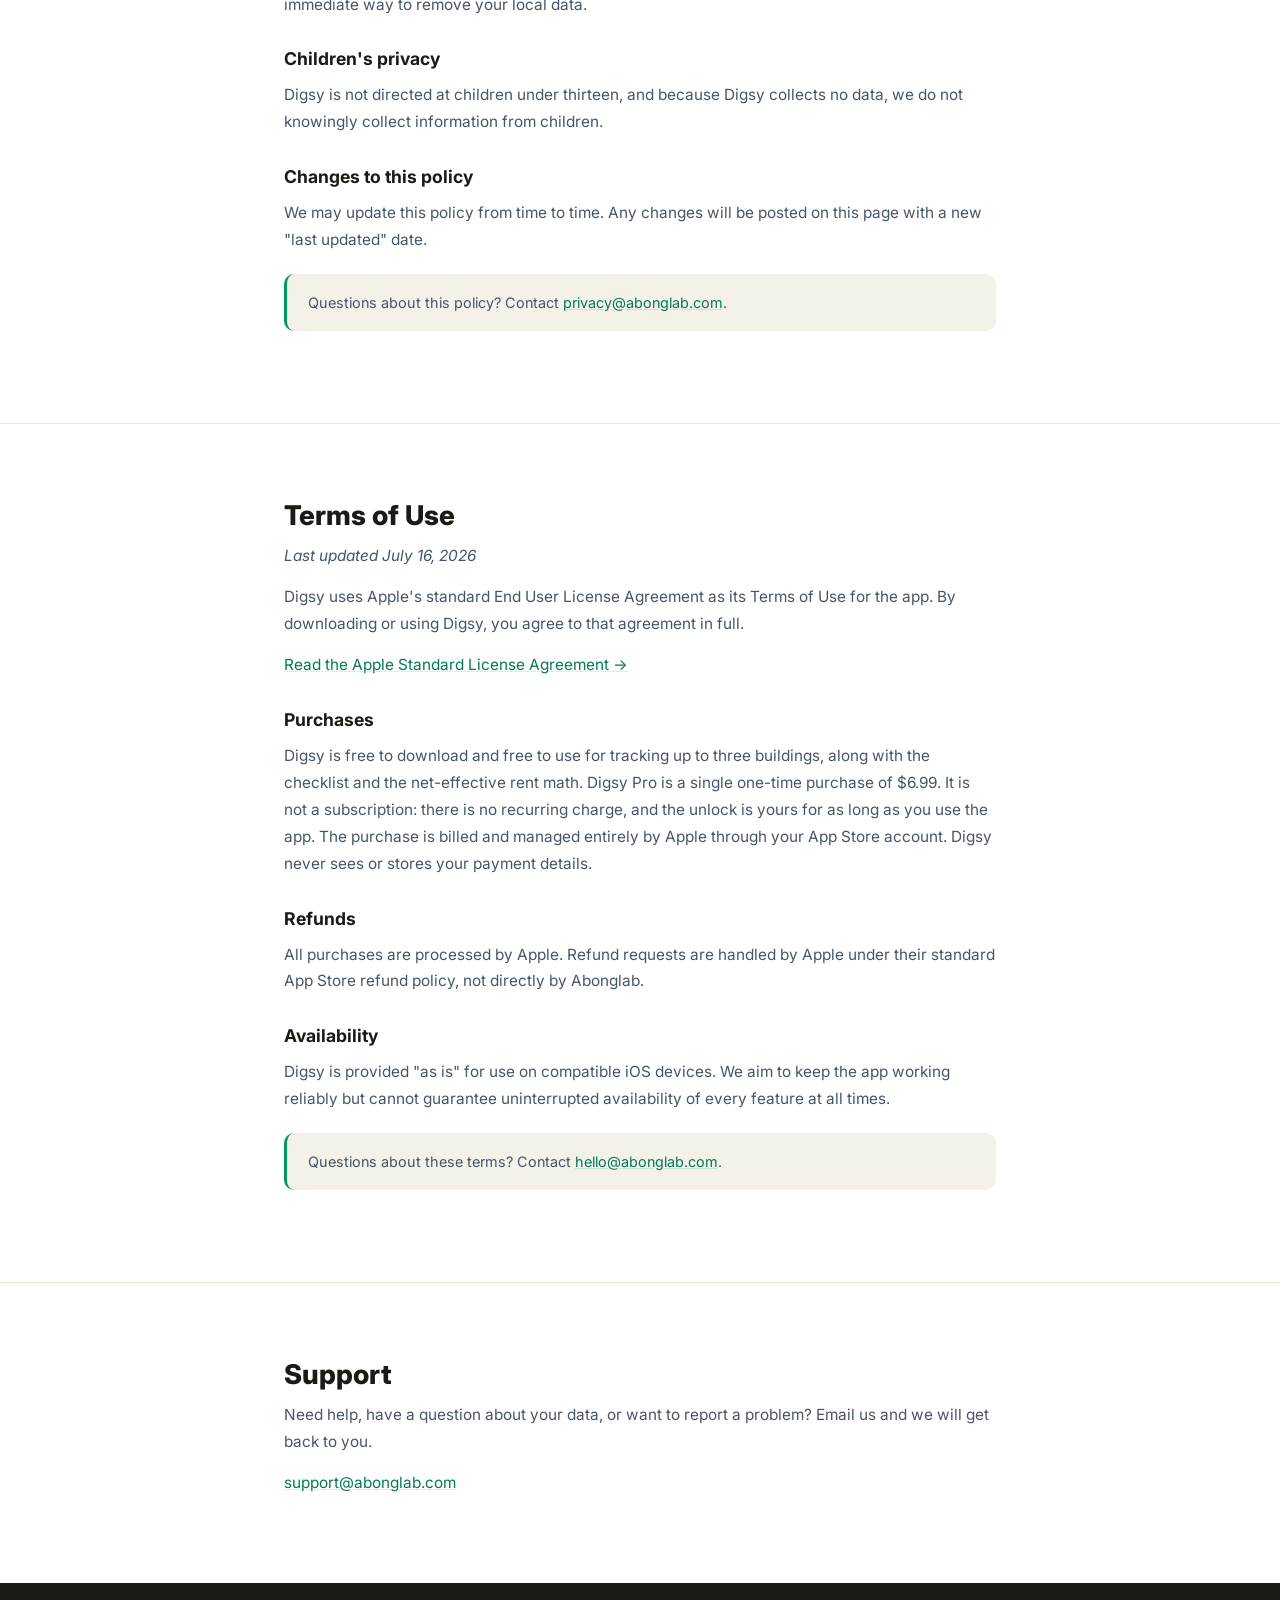
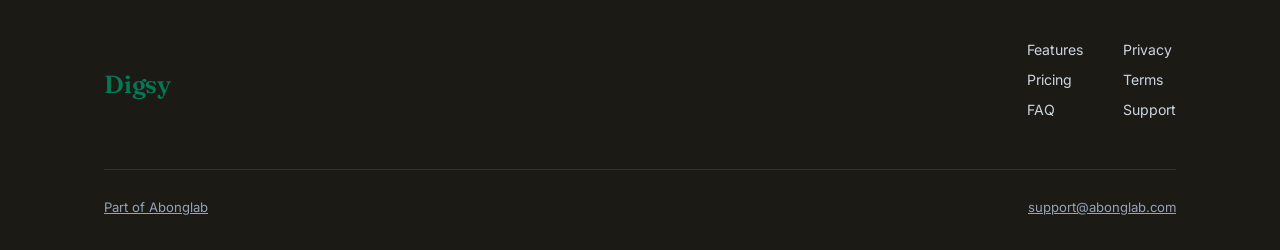
==== commit 18ec9e1f: "Fix App Store badge glyph; use real Pigeon screenshot - Replace the broken hand-rolled Apple logo SV" ====
--- a/digsy/index.html
+++ b/digsy/index.html
@@ -34,7 +34,7 @@
                 <div class="hero__ctas">
                     <a href="#" class="appstore-badge" aria-label="Download on the App Store">
                         <!-- TODO: replace with real App Store URL -->
-                        <svg class="appstore-badge__glyph" viewBox="0 0 814 1000" fill="#fff" aria-hidden="true"><path d="M788.1 340.9c-5.8 4.5-108.2 62.2-108.2 190.5 0 148.4 130.3 200.9 134.2 202.2-.6 3.2-20.7 71.9-68.7 141.9-42.8 61.6-87.5 123.1-155.5 123.1s-85.5-39.5-164-39.5c-76 0-103.7 40.8-165.9 40.8s-105-57.8-155.5-127.4C46 790.4 0 663.5 0 541.1c0-24.7 2.4-49.2 6.5-73.3 16.8-104.9 90.3-190.3 174.3-190.3 32.5 0 66.5 13.7 89.7 22.7 26.3 10.2 91.4 41.4 91.4 41.4s-51.5-37.3-51.5-96.4c0-28.1 14.1-68.7 49.7-68.7 26.4 0 47.1 16.8 62.2 16.8 4.8 0 8.9-2.4 8.9-8.9 0-33.8-28.5-54.5-28.5-81.9 0-36.3 26.1-70.2 58.7-70.2 22.1 0 36.6 17.7 50.1 17.7 10.5 0 18.8-9.7 18.8-20.6 0-6.5-2.4-20.6-2.4-20.6s1.6-1.6 8.9-1.6c22 0 60.5 34.6 60.5 80.3 0 36.3-17.7 62.2-17.7 62.2s51.3 34.6 107.2 34.6c22.1 0 43.5-7.3 58.7-22.1 20.1-19.9 35.4-68.4 35.4-111.9 0-20.2-2.4-39.5-2.4-39.5 56.2 16 97.7 75 97.7 150.3z"/></svg>
+                        <svg class="appstore-badge__glyph" viewBox="0 0 384 512" fill="#fff" aria-hidden="true"><path d="M318.7 268.7c-.2-36.7 16.4-64.4 50-84.8-18.8-26.9-47.2-41.7-84.7-44.6-35.5-2.8-74.3 20.7-88.5 20.7-15 0-49.4-19.7-76.4-19.7C63.3 141.2 4 184.8 4 273.5q0 39.3 14.4 81.2c12.8 36.7 59 126.7 107.2 125.2 25.2-.6 43-17.9 75.8-17.9 31.8 0 48.3 17.9 76.4 17.9 48.6-.7 90.4-82.5 102.6-119.3-65.2-30.7-61.7-90-61.7-91.9zm-56.6-164.2c27.3-32.4 24.8-61.9 24-72.5-24.1 1.4-52 16.4-67.9 34.9-17.5 19.8-27.8 44.3-25.6 71.9 26.1 2 49.9-11.4 69.5-34.3z"/></svg>
                         <span class="appstore-badge__text">
                             <span class="appstore-badge__line1">Download on the</span>
                             <span class="appstore-badge__line2">App Store</span>
@@ -315,7 +315,7 @@
                     <div class="price-card__cta">
                         <a href="#" class="appstore-badge" aria-label="Download on the App Store">
                             <!-- TODO: replace with real App Store URL -->
-                            <svg class="appstore-badge__glyph" viewBox="0 0 814 1000" fill="#fff" aria-hidden="true"><path d="M788.1 340.9c-5.8 4.5-108.2 62.2-108.2 190.5 0 148.4 130.3 200.9 134.2 202.2-.6 3.2-20.7 71.9-68.7 141.9-42.8 61.6-87.5 123.1-155.5 123.1s-85.5-39.5-164-39.5c-76 0-103.7 40.8-165.9 40.8s-105-57.8-155.5-127.4C46 790.4 0 663.5 0 541.1c0-24.7 2.4-49.2 6.5-73.3 16.8-104.9 90.3-190.3 174.3-190.3 32.5 0 66.5 13.7 89.7 22.7 26.3 10.2 91.4 41.4 91.4 41.4s-51.5-37.3-51.5-96.4c0-28.1 14.1-68.7 49.7-68.7 26.4 0 47.1 16.8 62.2 16.8 4.8 0 8.9-2.4 8.9-8.9 0-33.8-28.5-54.5-28.5-81.9 0-36.3 26.1-70.2 58.7-70.2 22.1 0 36.6 17.7 50.1 17.7 10.5 0 18.8-9.7 18.8-20.6 0-6.5-2.4-20.6-2.4-20.6s1.6-1.6 8.9-1.6c22 0 60.5 34.6 60.5 80.3 0 36.3-17.7 62.2-17.7 62.2s51.3 34.6 107.2 34.6c22.1 0 43.5-7.3 58.7-22.1 20.1-19.9 35.4-68.4 35.4-111.9 0-20.2-2.4-39.5-2.4-39.5 56.2 16 97.7 75 97.7 150.3z"/></svg>
+                            <svg class="appstore-badge__glyph" viewBox="0 0 384 512" fill="#fff" aria-hidden="true"><path d="M318.7 268.7c-.2-36.7 16.4-64.4 50-84.8-18.8-26.9-47.2-41.7-84.7-44.6-35.5-2.8-74.3 20.7-88.5 20.7-15 0-49.4-19.7-76.4-19.7C63.3 141.2 4 184.8 4 273.5q0 39.3 14.4 81.2c12.8 36.7 59 126.7 107.2 125.2 25.2-.6 43-17.9 75.8-17.9 31.8 0 48.3 17.9 76.4 17.9 48.6-.7 90.4-82.5 102.6-119.3-65.2-30.7-61.7-90-61.7-91.9zm-56.6-164.2c27.3-32.4 24.8-61.9 24-72.5-24.1 1.4-52 16.4-67.9 34.9-17.5 19.8-27.8 44.3-25.6 71.9 26.1 2 49.9-11.4 69.5-34.3z"/></svg>
                             <span class="appstore-badge__text">
                                 <span class="appstore-badge__line1">Download on the</span>
                                 <span class="appstore-badge__line2">App Store</span>
@@ -338,7 +338,7 @@
                     <div class="price-card__cta">
                         <a href="#" class="appstore-badge" aria-label="Download on the App Store">
                             <!-- TODO: replace with real App Store URL -->
-                            <svg class="appstore-badge__glyph" viewBox="0 0 814 1000" fill="#fff" aria-hidden="true"><path d="M788.1 340.9c-5.8 4.5-108.2 62.2-108.2 190.5 0 148.4 130.3 200.9 134.2 202.2-.6 3.2-20.7 71.9-68.7 141.9-42.8 61.6-87.5 123.1-155.5 123.1s-85.5-39.5-164-39.5c-76 0-103.7 40.8-165.9 40.8s-105-57.8-155.5-127.4C46 790.4 0 663.5 0 541.1c0-24.7 2.4-49.2 6.5-73.3 16.8-104.9 90.3-190.3 174.3-190.3 32.5 0 66.5 13.7 89.7 22.7 26.3 10.2 91.4 41.4 91.4 41.4s-51.5-37.3-51.5-96.4c0-28.1 14.1-68.7 49.7-68.7 26.4 0 47.1 16.8 62.2 16.8 4.8 0 8.9-2.4 8.9-8.9 0-33.8-28.5-54.5-28.5-81.9 0-36.3 26.1-70.2 58.7-70.2 22.1 0 36.6 17.7 50.1 17.7 10.5 0 18.8-9.7 18.8-20.6 0-6.5-2.4-20.6-2.4-20.6s1.6-1.6 8.9-1.6c22 0 60.5 34.6 60.5 80.3 0 36.3-17.7 62.2-17.7 62.2s51.3 34.6 107.2 34.6c22.1 0 43.5-7.3 58.7-22.1 20.1-19.9 35.4-68.4 35.4-111.9 0-20.2-2.4-39.5-2.4-39.5 56.2 16 97.7 75 97.7 150.3z"/></svg>
+                            <svg class="appstore-badge__glyph" viewBox="0 0 384 512" fill="#fff" aria-hidden="true"><path d="M318.7 268.7c-.2-36.7 16.4-64.4 50-84.8-18.8-26.9-47.2-41.7-84.7-44.6-35.5-2.8-74.3 20.7-88.5 20.7-15 0-49.4-19.7-76.4-19.7C63.3 141.2 4 184.8 4 273.5q0 39.3 14.4 81.2c12.8 36.7 59 126.7 107.2 125.2 25.2-.6 43-17.9 75.8-17.9 31.8 0 48.3 17.9 76.4 17.9 48.6-.7 90.4-82.5 102.6-119.3-65.2-30.7-61.7-90-61.7-91.9zm-56.6-164.2c27.3-32.4 24.8-61.9 24-72.5-24.1 1.4-52 16.4-67.9 34.9-17.5 19.8-27.8 44.3-25.6 71.9 26.1 2 49.9-11.4 69.5-34.3z"/></svg>
                             <span class="appstore-badge__text">
                                 <span class="appstore-badge__line1">Download on the</span>
                                 <span class="appstore-badge__line2">App Store</span>
@@ -430,7 +430,7 @@
             <p>Download Digsy free and start tracking your next tour today.</p>
             <a href="#" class="appstore-badge" aria-label="Download on the App Store">
                 <!-- TODO: replace with real App Store URL -->
-                <svg class="appstore-badge__glyph" viewBox="0 0 814 1000" fill="#fff" aria-hidden="true"><path d="M788.1 340.9c-5.8 4.5-108.2 62.2-108.2 190.5 0 148.4 130.3 200.9 134.2 202.2-.6 3.2-20.7 71.9-68.7 141.9-42.8 61.6-87.5 123.1-155.5 123.1s-85.5-39.5-164-39.5c-76 0-103.7 40.8-165.9 40.8s-105-57.8-155.5-127.4C46 790.4 0 663.5 0 541.1c0-24.7 2.4-49.2 6.5-73.3 16.8-104.9 90.3-190.3 174.3-190.3 32.5 0 66.5 13.7 89.7 22.7 26.3 10.2 91.4 41.4 91.4 41.4s-51.5-37.3-51.5-96.4c0-28.1 14.1-68.7 49.7-68.7 26.4 0 47.1 16.8 62.2 16.8 4.8 0 8.9-2.4 8.9-8.9 0-33.8-28.5-54.5-28.5-81.9 0-36.3 26.1-70.2 58.7-70.2 22.1 0 36.6 17.7 50.1 17.7 10.5 0 18.8-9.7 18.8-20.6 0-6.5-2.4-20.6-2.4-20.6s1.6-1.6 8.9-1.6c22 0 60.5 34.6 60.5 80.3 0 36.3-17.7 62.2-17.7 62.2s51.3 34.6 107.2 34.6c22.1 0 43.5-7.3 58.7-22.1 20.1-19.9 35.4-68.4 35.4-111.9 0-20.2-2.4-39.5-2.4-39.5 56.2 16 97.7 75 97.7 150.3z"/></svg>
+                <svg class="appstore-badge__glyph" viewBox="0 0 384 512" fill="#fff" aria-hidden="true"><path d="M318.7 268.7c-.2-36.7 16.4-64.4 50-84.8-18.8-26.9-47.2-41.7-84.7-44.6-35.5-2.8-74.3 20.7-88.5 20.7-15 0-49.4-19.7-76.4-19.7C63.3 141.2 4 184.8 4 273.5q0 39.3 14.4 81.2c12.8 36.7 59 126.7 107.2 125.2 25.2-.6 43-17.9 75.8-17.9 31.8 0 48.3 17.9 76.4 17.9 48.6-.7 90.4-82.5 102.6-119.3-65.2-30.7-61.7-90-61.7-91.9zm-56.6-164.2c27.3-32.4 24.8-61.9 24-72.5-24.1 1.4-52 16.4-67.9 34.9-17.5 19.8-27.8 44.3-25.6 71.9 26.1 2 49.9-11.4 69.5-34.3z"/></svg>
                 <span class="appstore-badge__text">
                     <span class="appstore-badge__line1">Download on the</span>
                     <span class="appstore-badge__line2">App Store</span>
--- a/app.css
+++ b/app.css
@@ -397,6 +397,13 @@
     flex-direction: column;
     gap: 0.7rem;
     background: var(--paper-alt);
+}
+
+.phone__shot {
+    width: 100%;
+    height: 100%;
+    object-fit: cover;
+    display: block;
 }
 
 .phone__topbar {
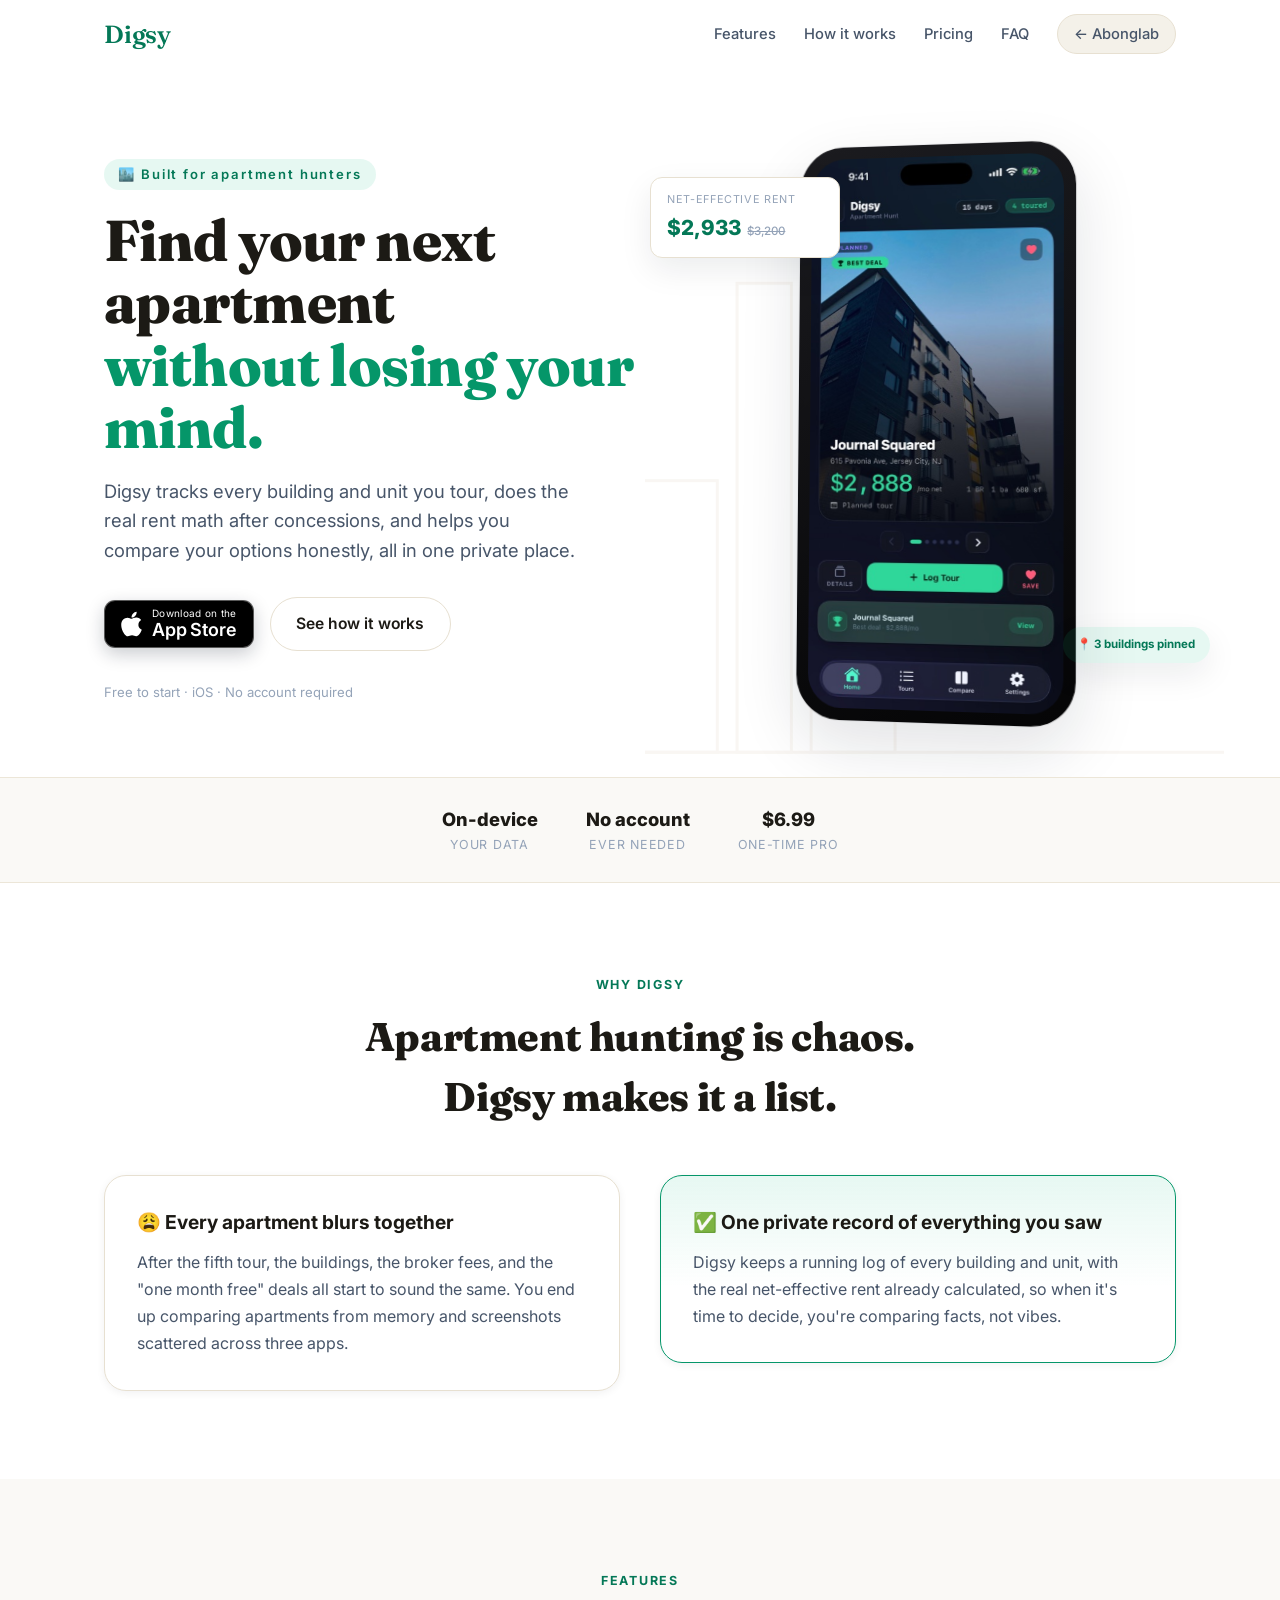
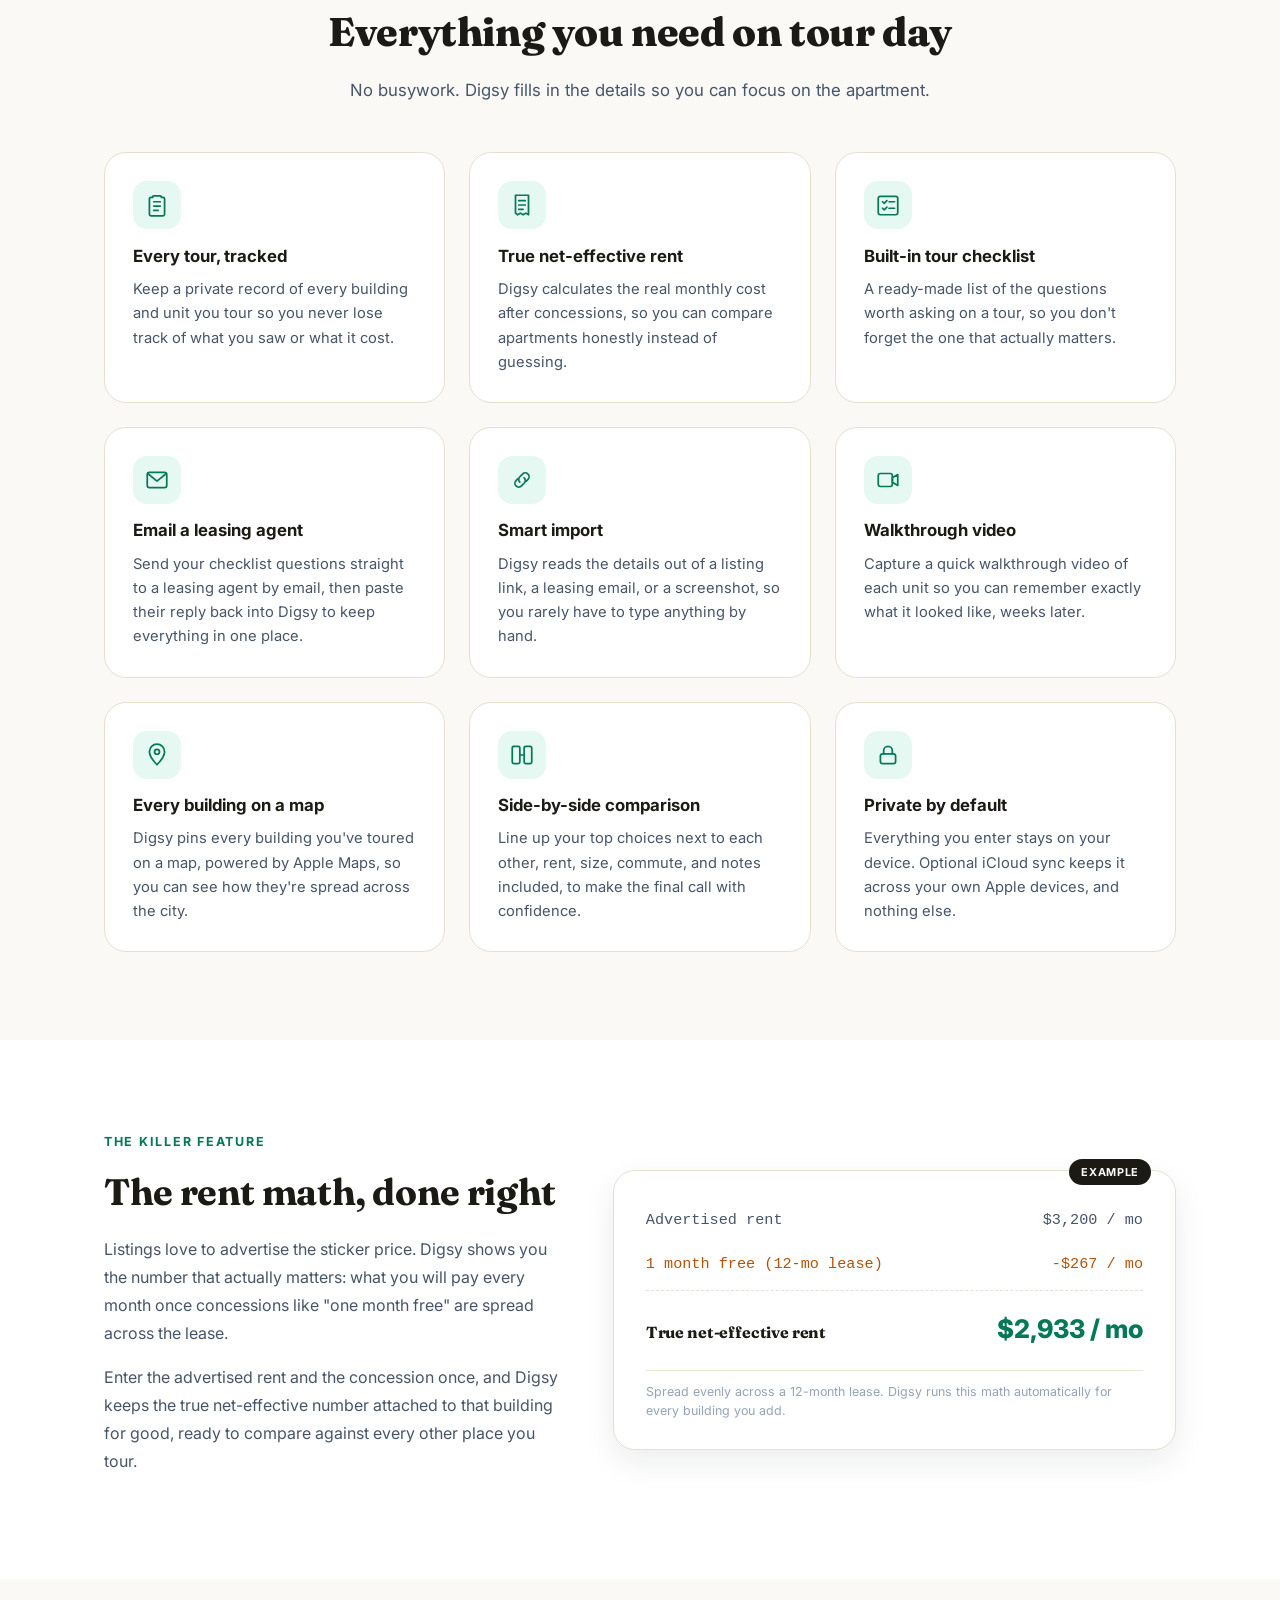
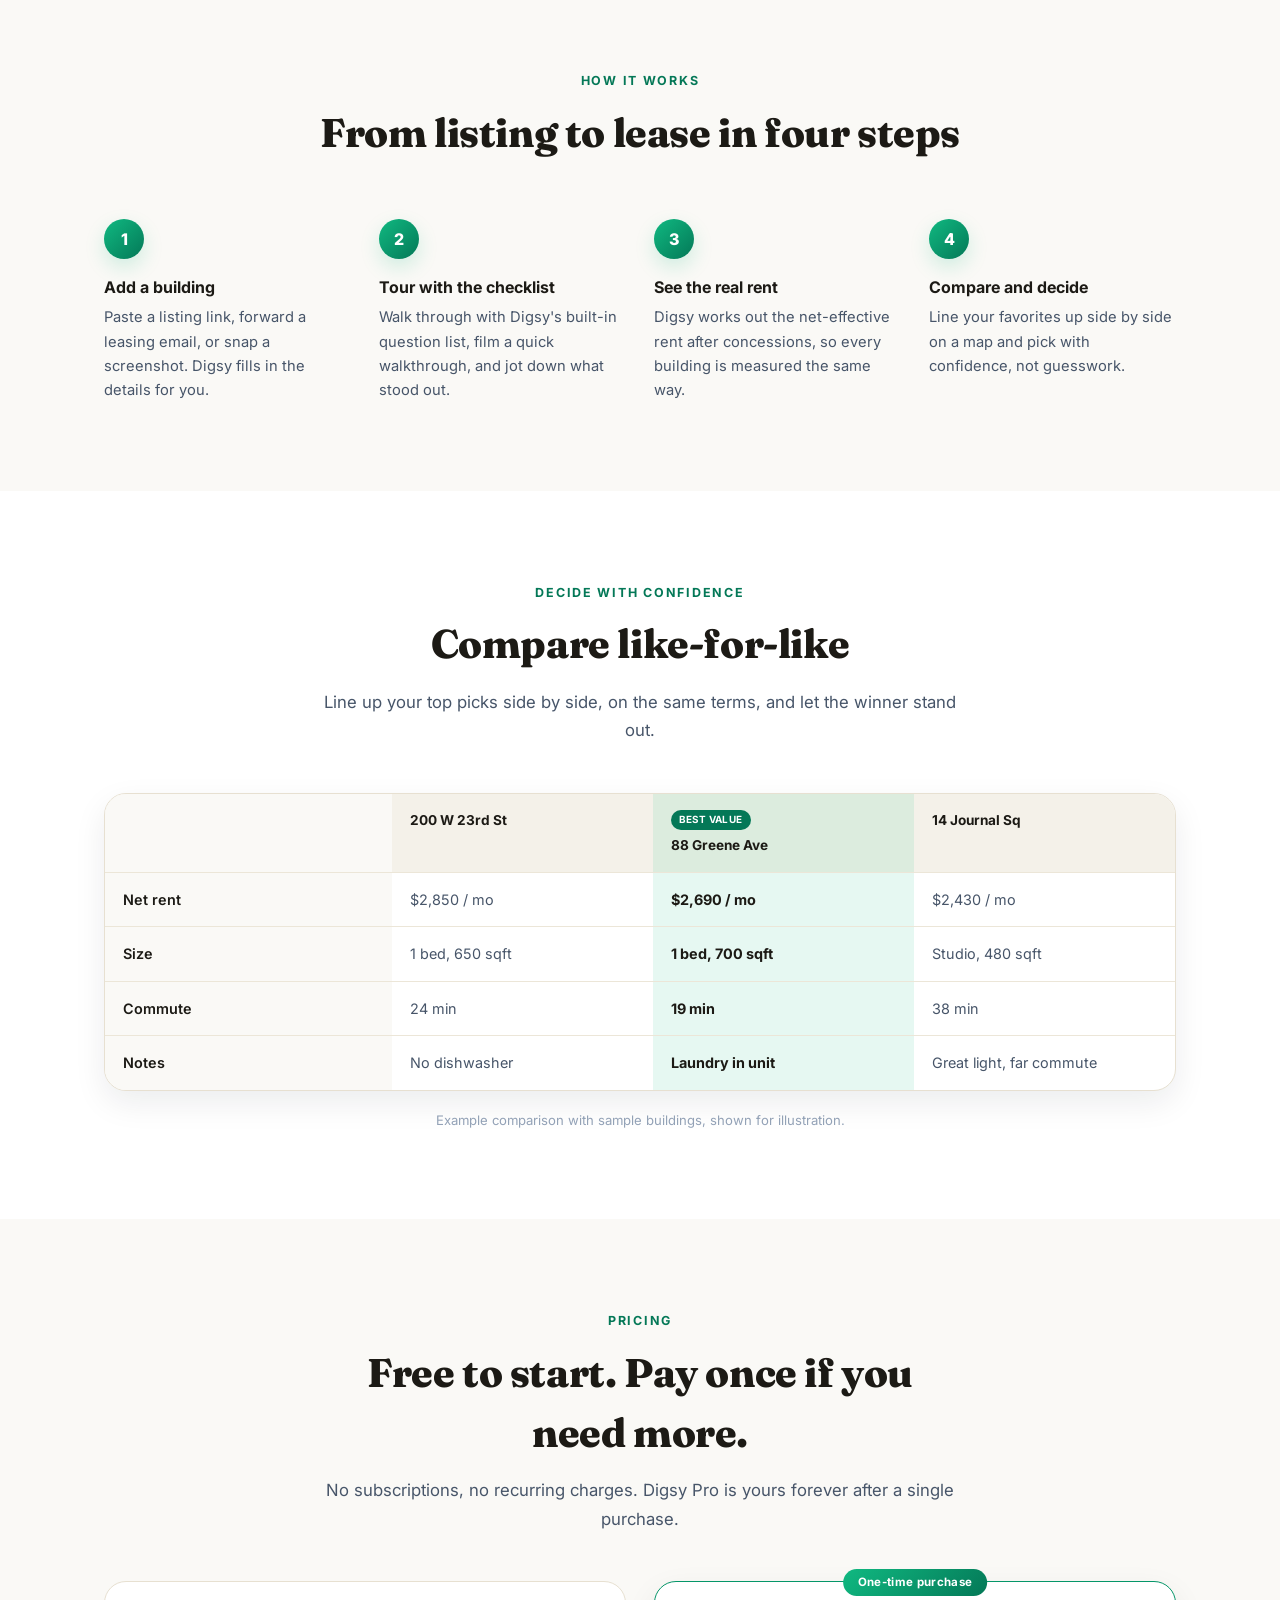
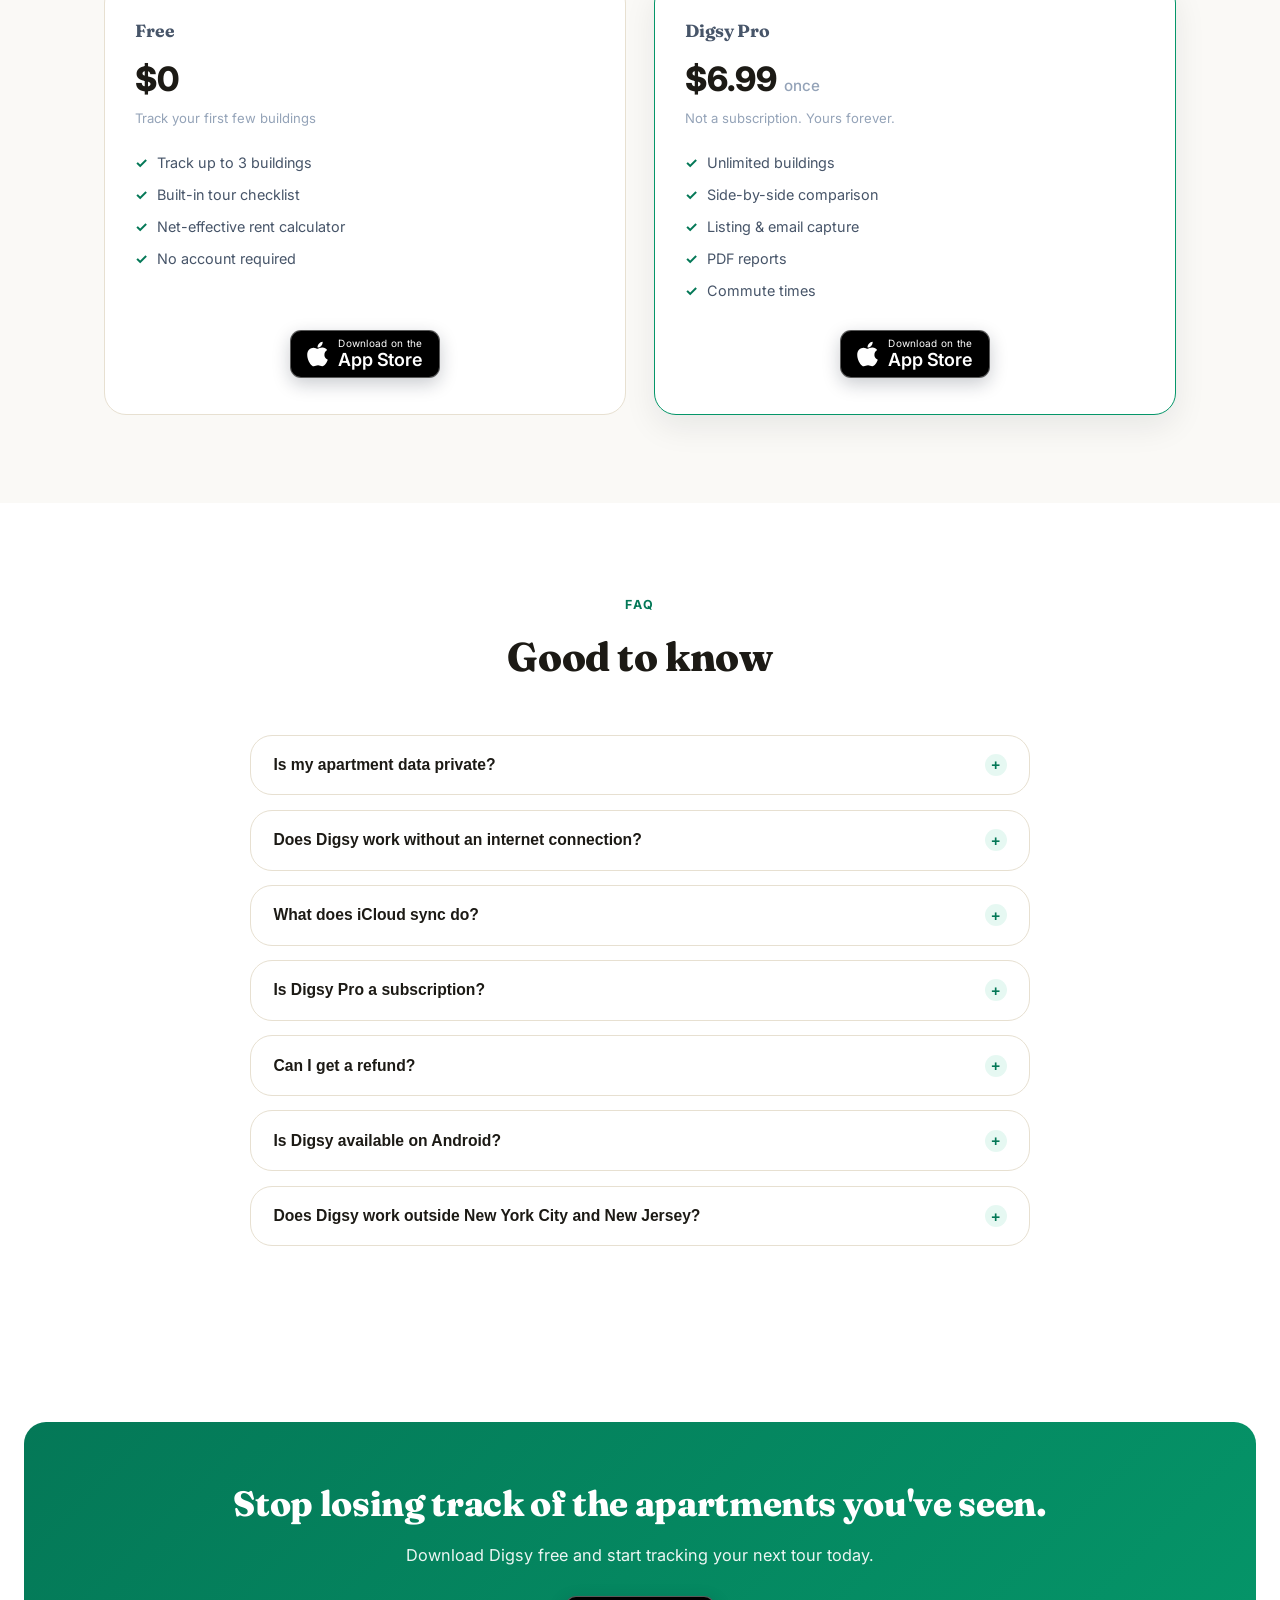
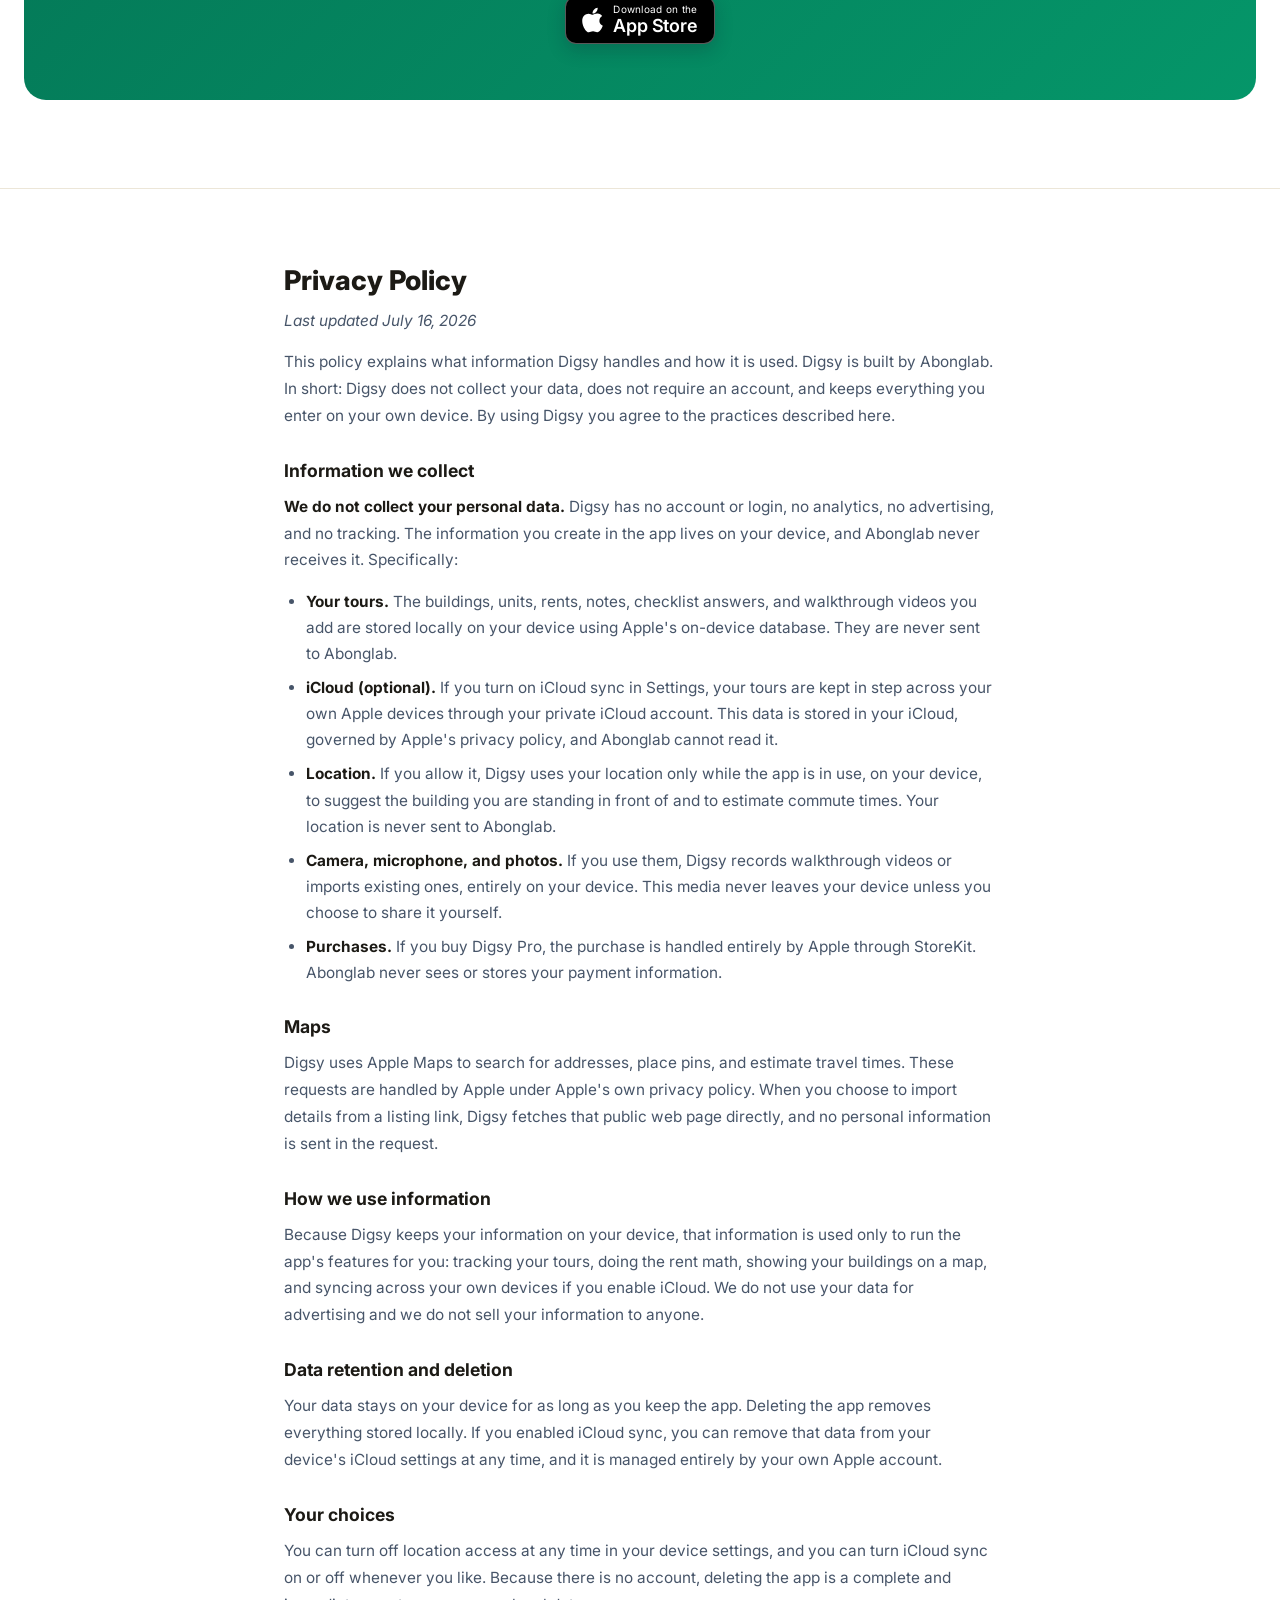
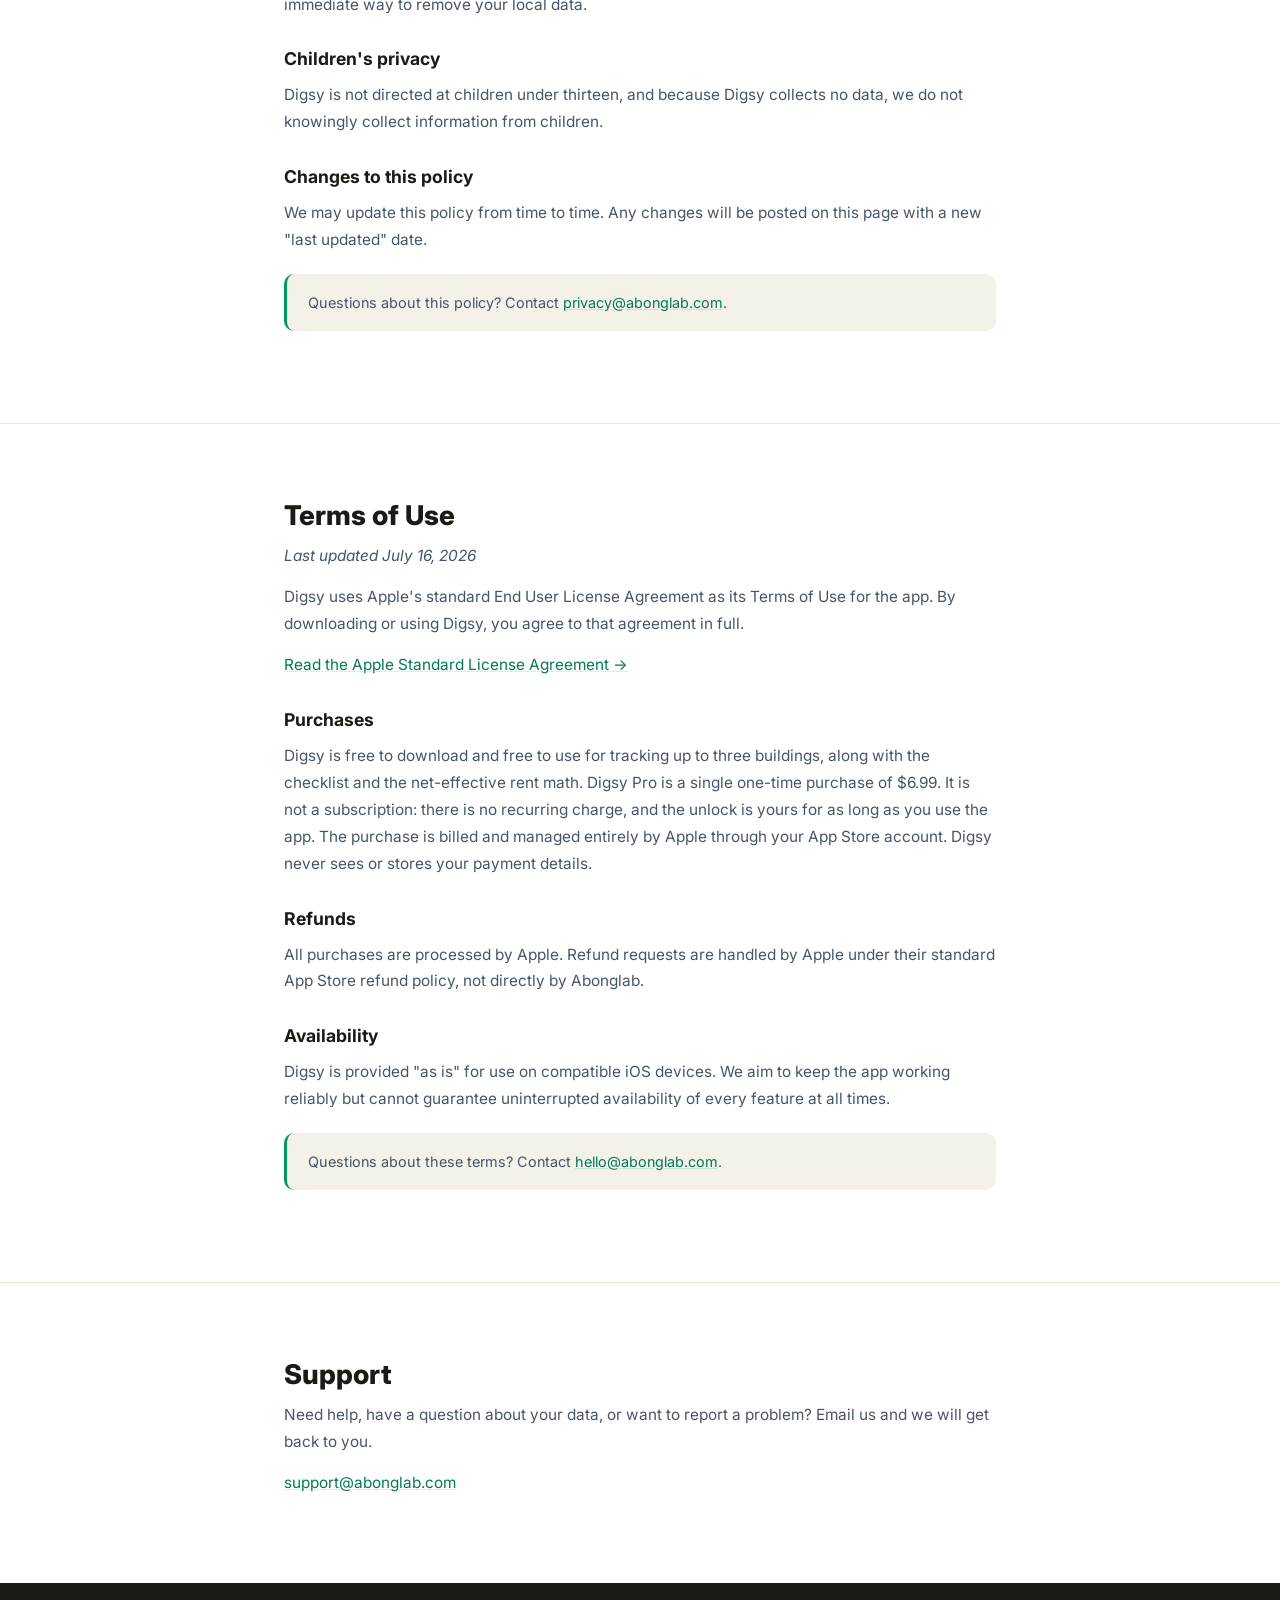
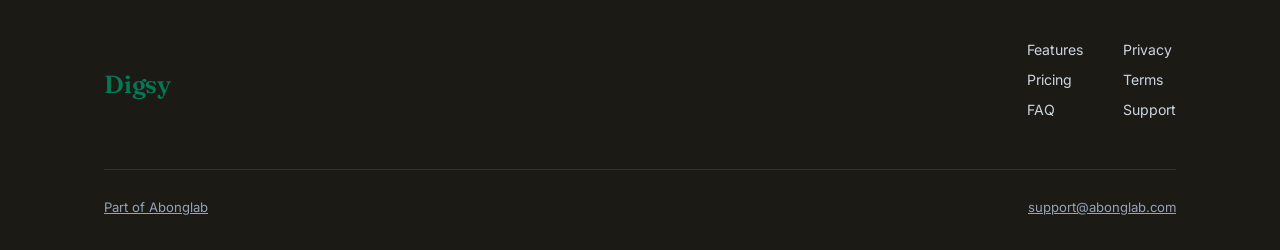
==== commit 290433d6: "Use real Digsy screenshot in hero and app card Swap the fake CSS phone demo for the real Digsy home-" ====
--- a/digsy/index.html
+++ b/digsy/index.html
@@ -60,40 +60,7 @@
                 <div class="phone-stage">
                     <div class="phone">
                         <div class="phone__screen">
-                            <div class="phone__notch"></div>
-                            <div class="phone__content">
-                                <div class="phone__topbar">
-                                    <span>🏠 Digsy</span>
-                                    <span>3 toured</span>
-                                </div>
-                                <div class="mock-card">
-                                    <div class="mock-building">
-                                        <div>
-                                            <span class="mock-building__name">200 W 23rd St</span>
-                                            <span class="mock-building__unit">Unit 4B · Chelsea</span>
-                                        </div>
-                                        <span class="mock-building__rent">$2,850<small>/mo net</small></span>
-                                    </div>
-                                    <div class="mock-building">
-                                        <div>
-                                            <span class="mock-building__name">88 Greene Ave</span>
-                                            <span class="mock-building__unit">Unit 2R · Clinton Hill</span>
-                                        </div>
-                                        <span class="mock-building__rent">$3,120<small>/mo net</small></span>
-                                    </div>
-                                    <div class="mock-building">
-                                        <div>
-                                            <span class="mock-building__name">14 Journal Sq</span>
-                                            <span class="mock-building__unit">Unit 9C · Jersey City</span>
-                                        </div>
-                                        <span class="mock-building__rent">$2,430<small>/mo net</small></span>
-                                    </div>
-                                </div>
-                                <div class="mock-row">
-                                    <span class="mock-pill">📍 3 pinned</span>
-                                    <span class="mock-pill">⇄ Compare</span>
-                                </div>
-                            </div>
+                            <img class="phone__shot" src="../assets/digsy-home.jpg" alt="Digsy showing a toured apartment with its net-effective rent and best-deal badge" width="414" height="900">
                         </div>
                     </div>
                 </div>
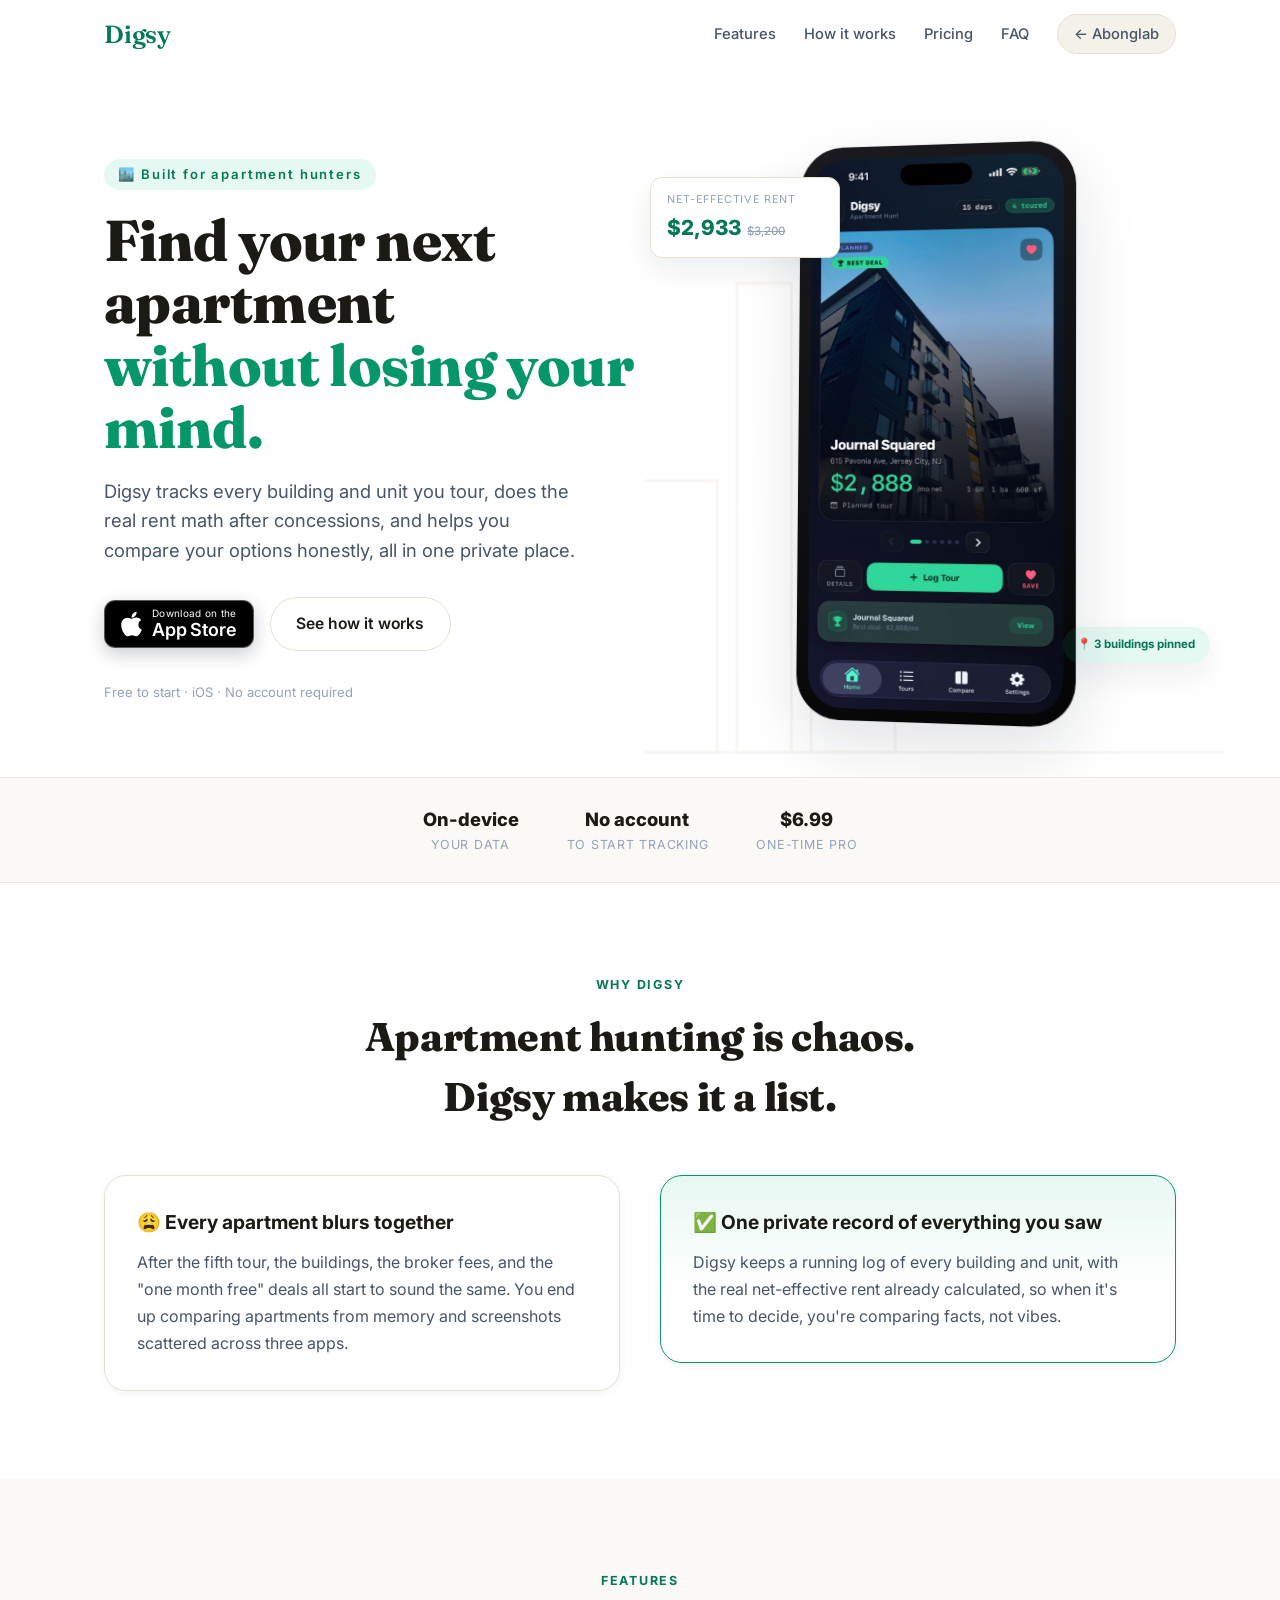
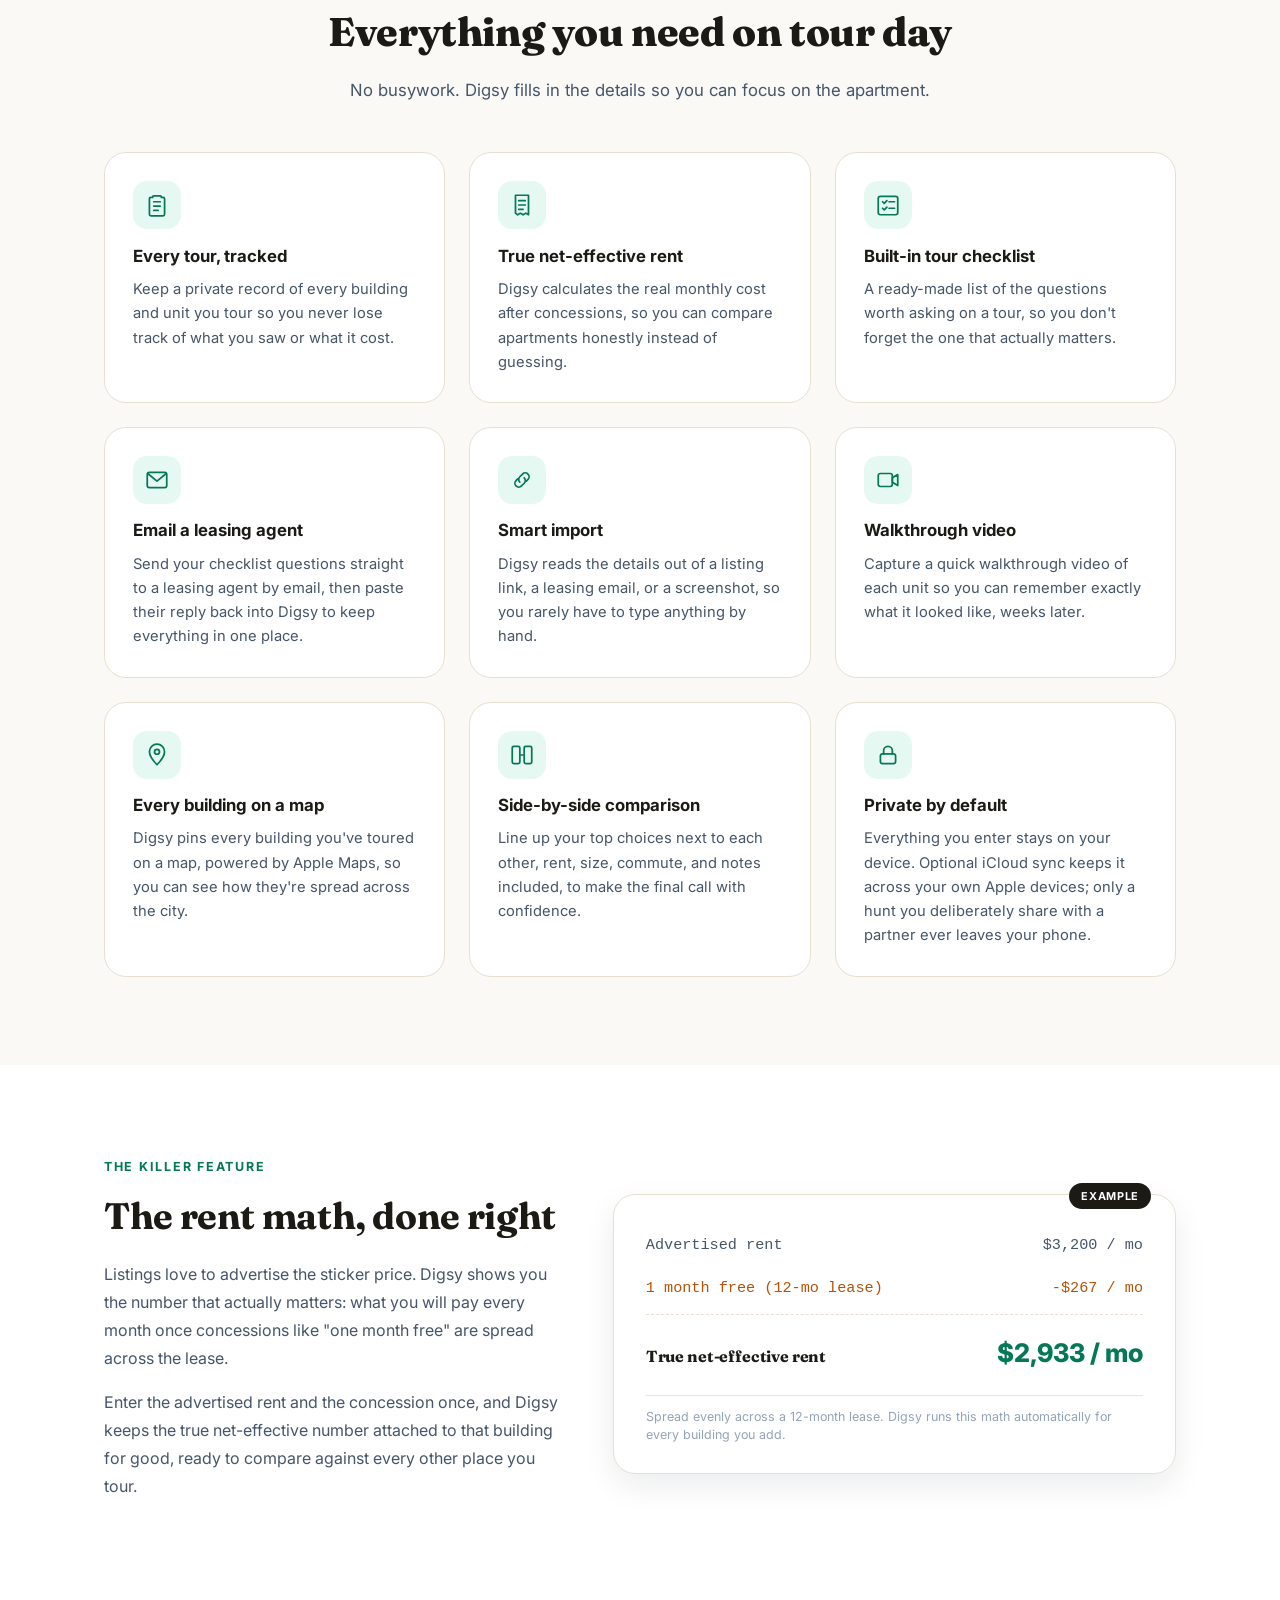
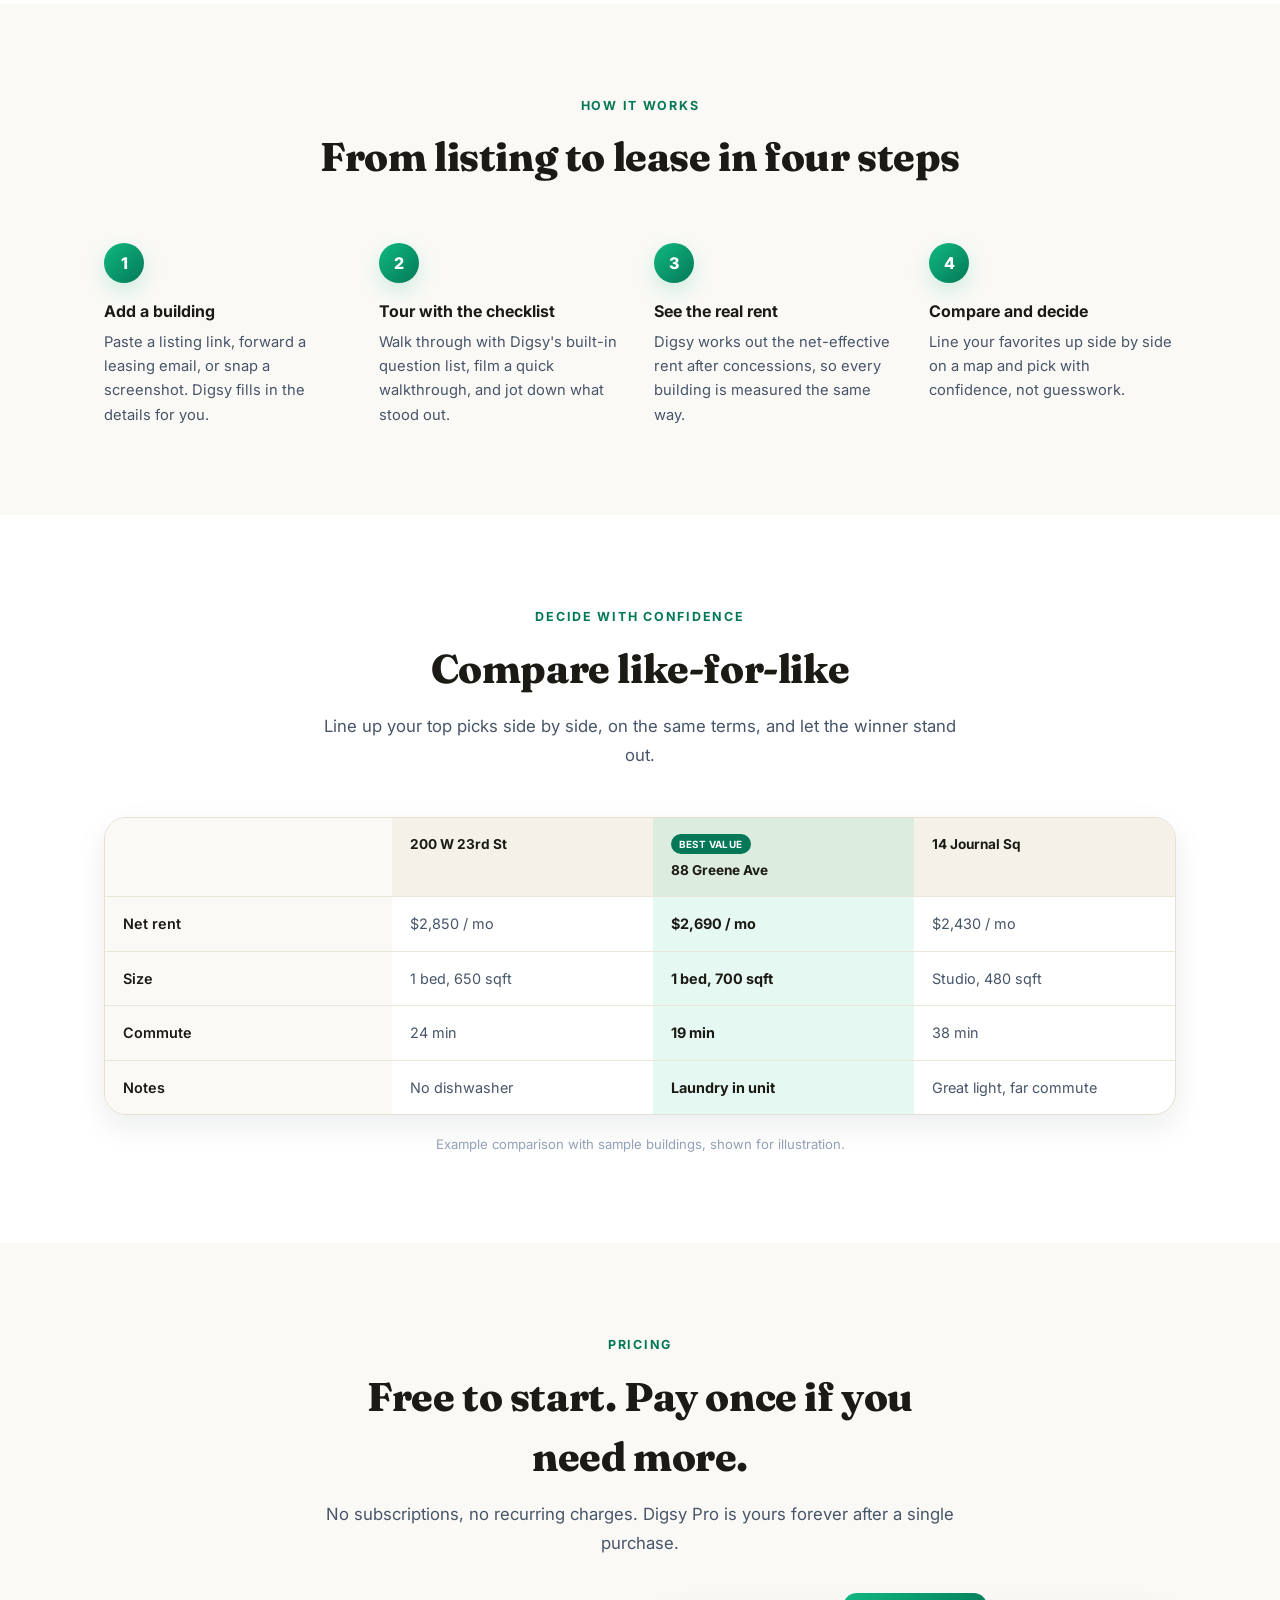
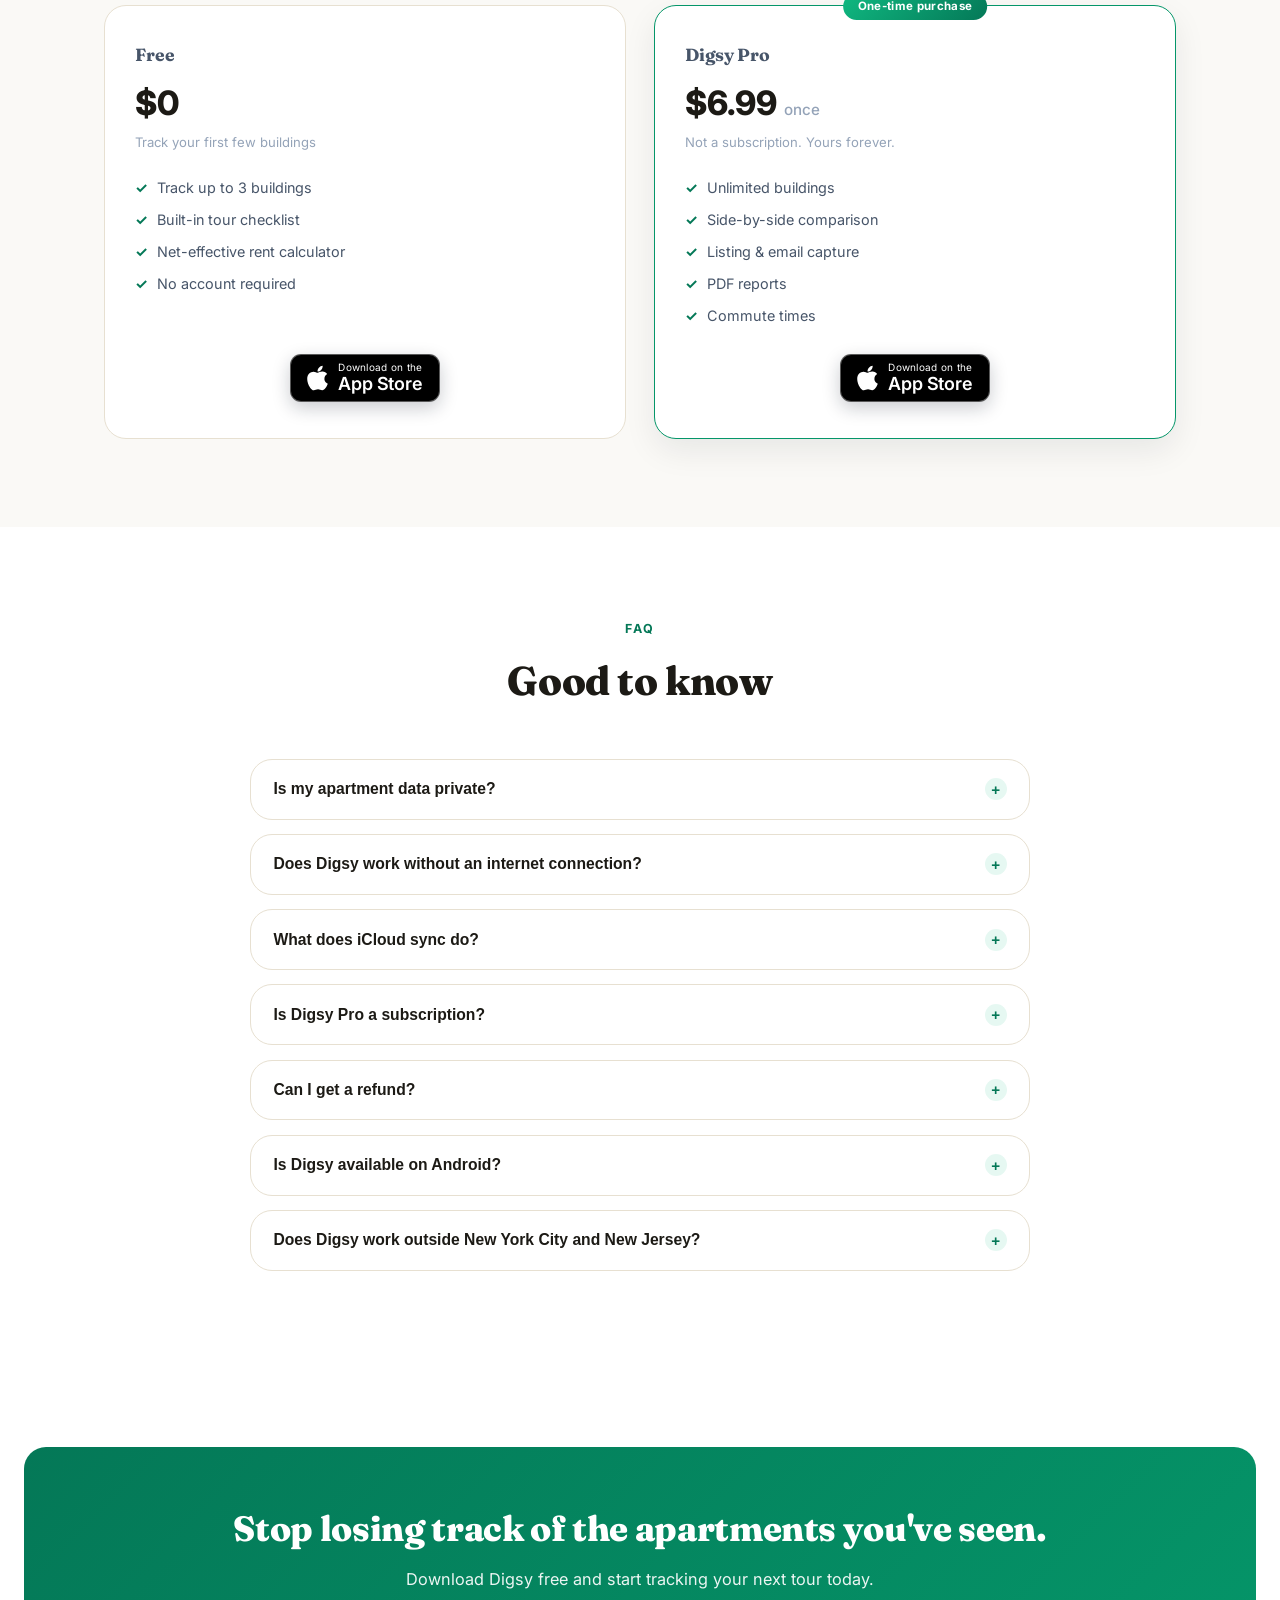
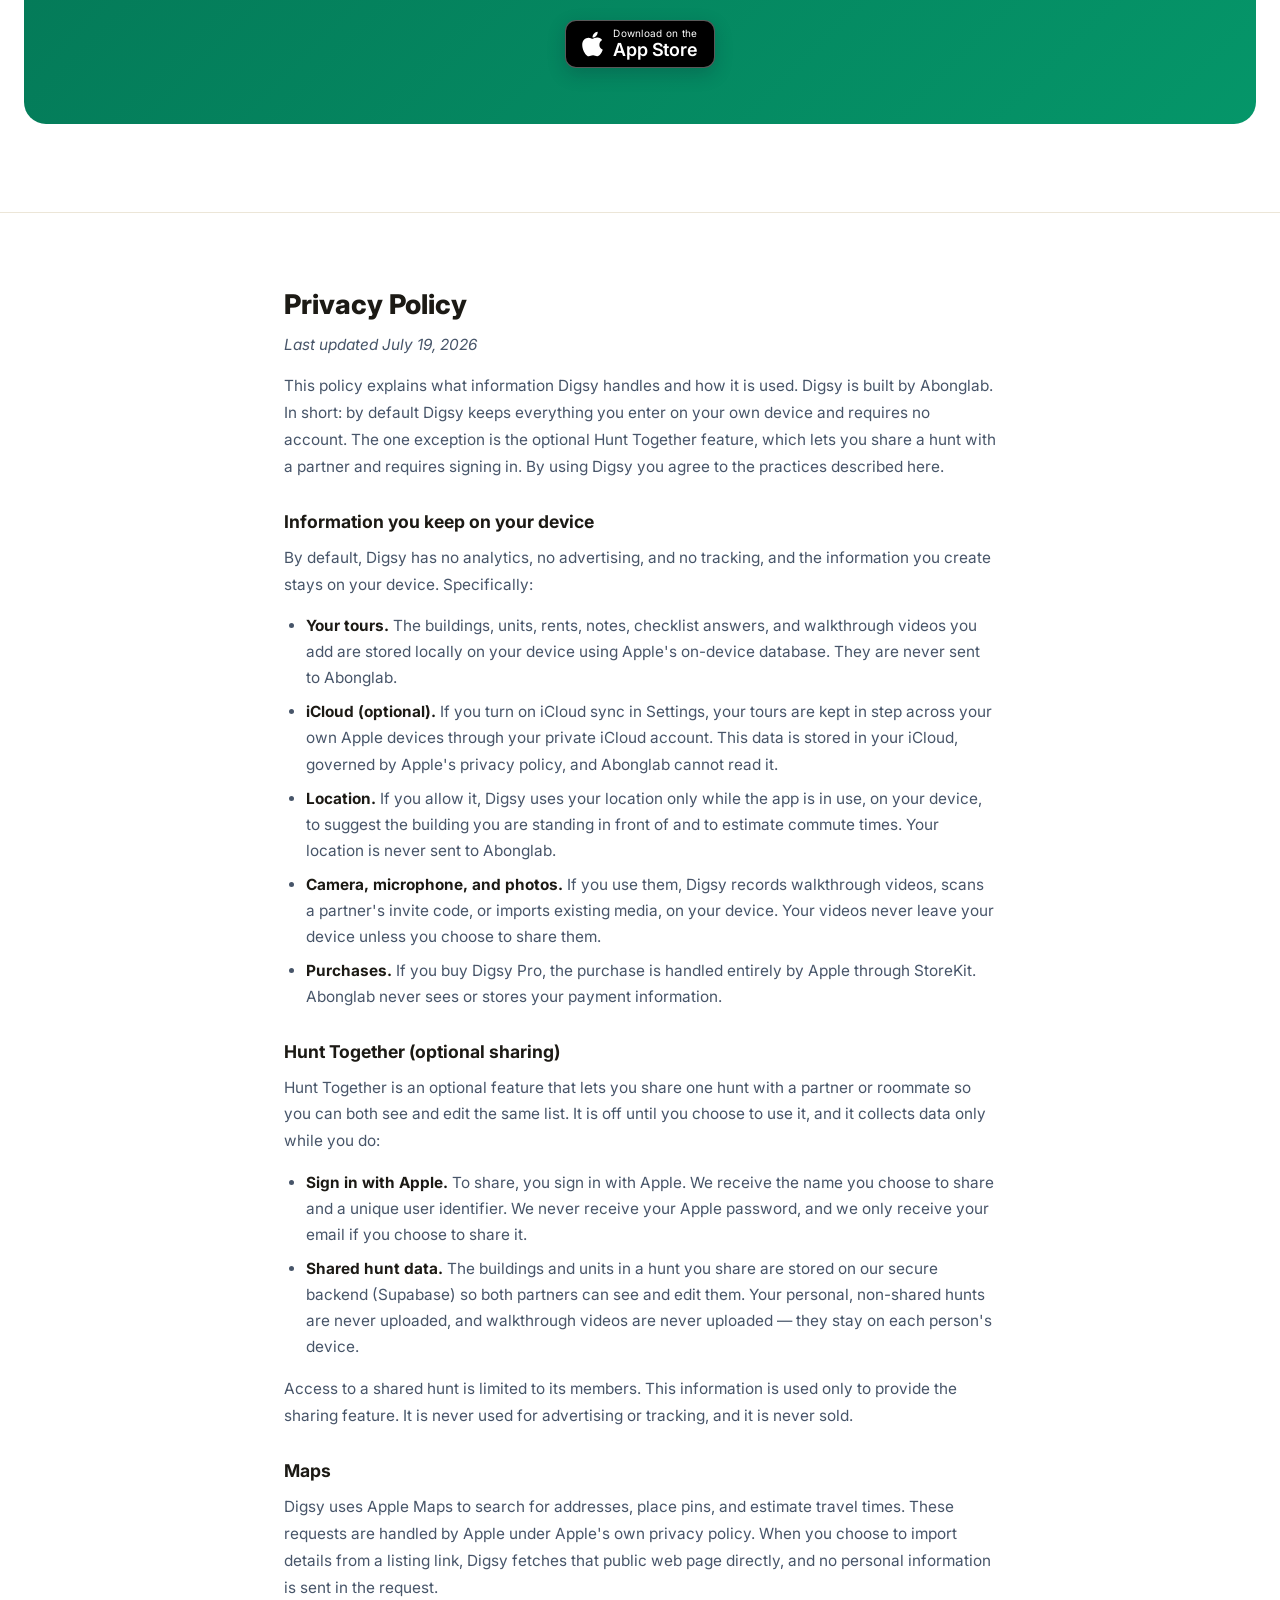
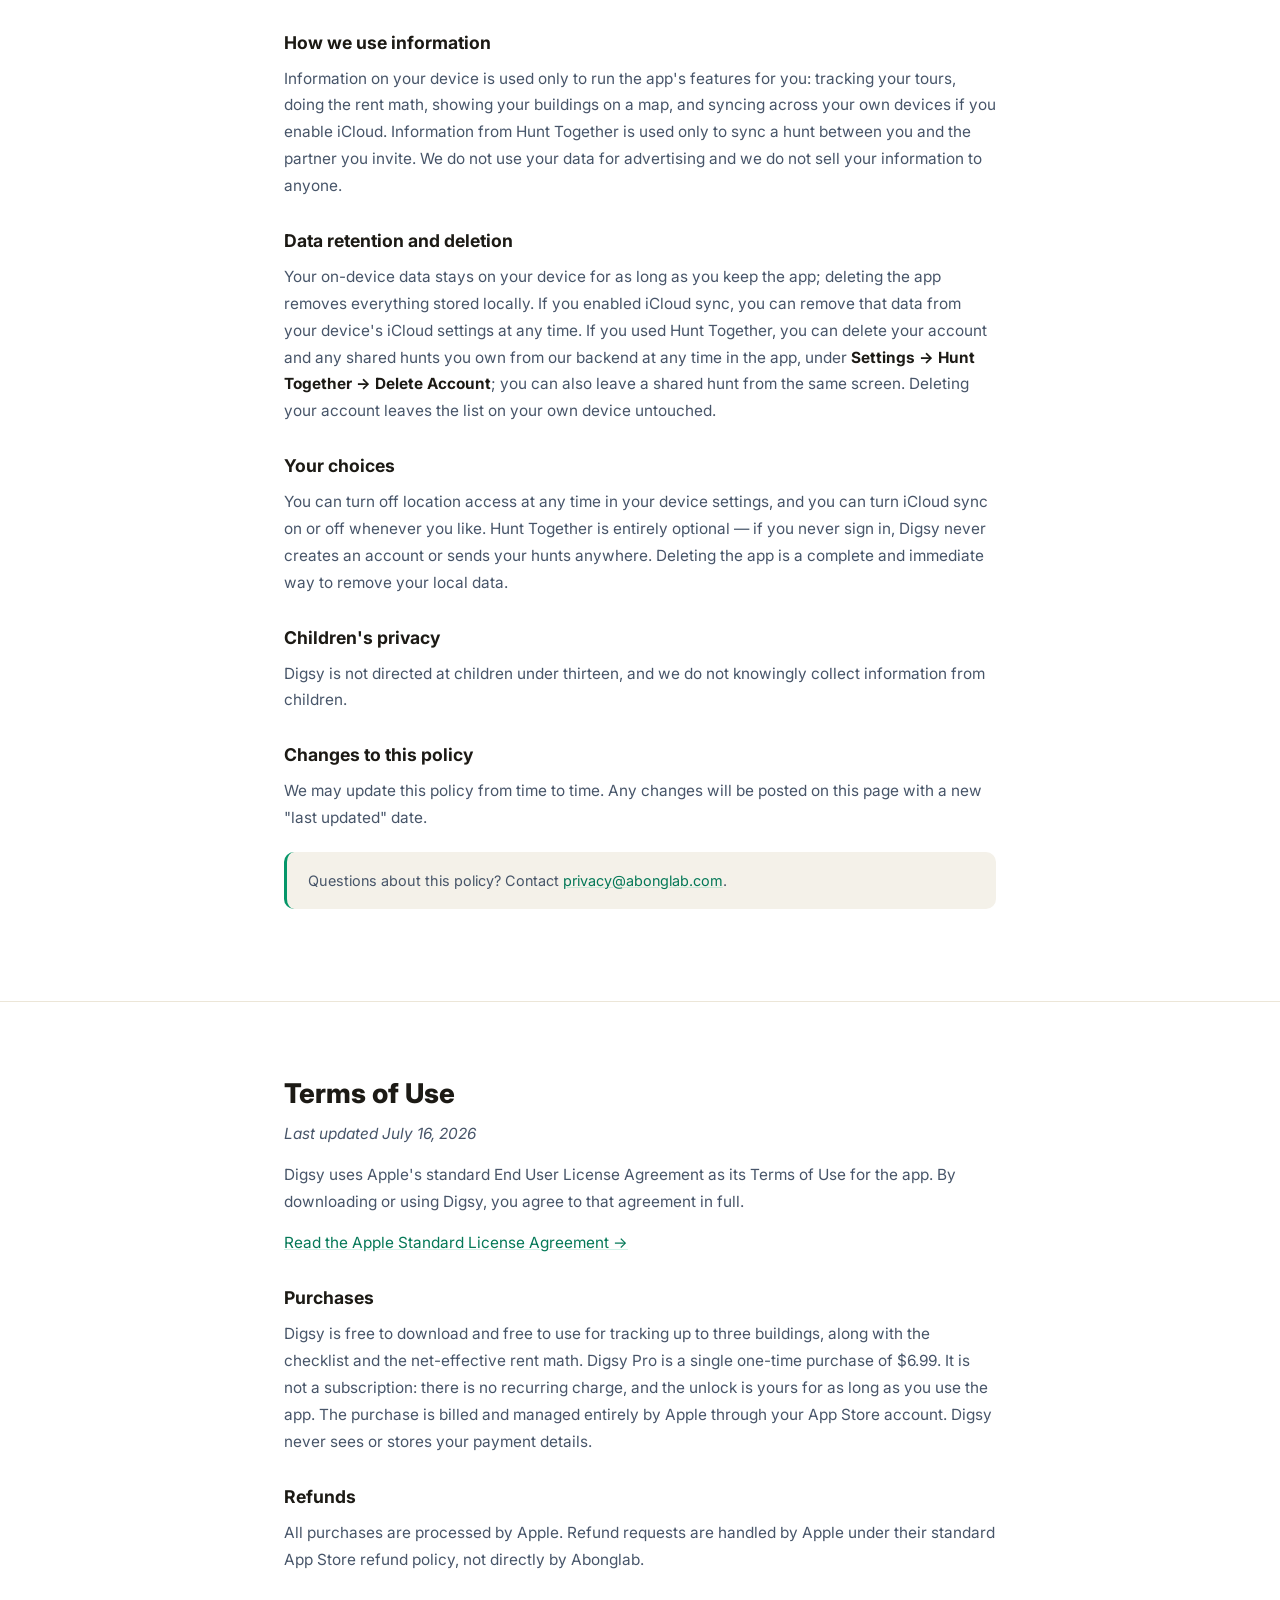
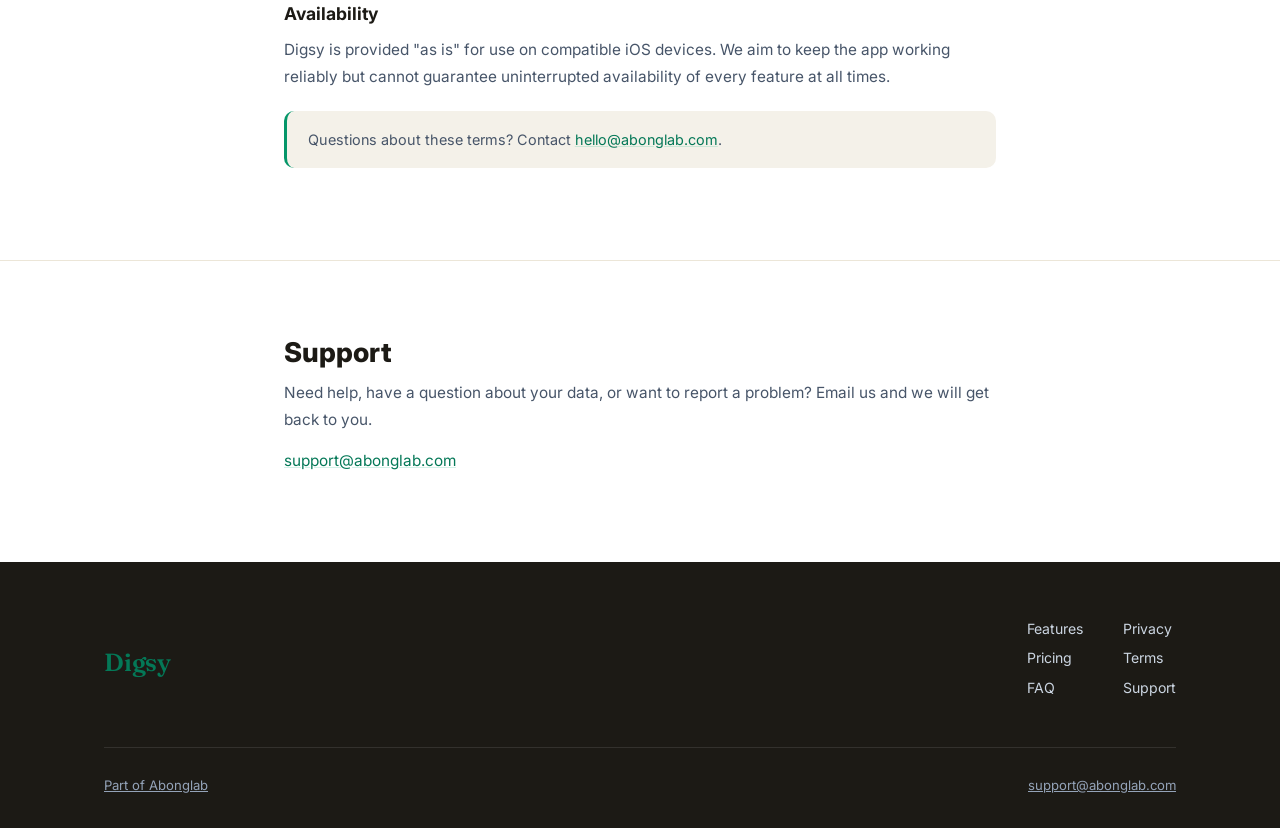
==== commit ad447e1d: "Digsy privacy policy: disclose Hunt Together (Sign in with Apple + Supabase) + account deletion Old " ====
--- a/digsy/index.html
+++ b/digsy/index.html
@@ -81,7 +81,7 @@
             </div>
             <div class="trust-item">
                 <span class="trust-item__value">No account</span>
-                <span class="trust-item__label">Ever needed</span>
+                <span class="trust-item__label">To start tracking</span>
             </div>
             <div class="trust-item">
                 <span class="trust-item__value">$6.99</span>
@@ -160,7 +160,7 @@
                 <div class="feature-card reveal">
                     <div class="feature-card__icon"><svg viewBox="0 0 24 24" aria-hidden="true"><rect x="5" y="11" width="14" height="9" rx="2"/><path d="M8 11V8a4 4 0 018 0v3"/></svg></div>
                     <h3>Private by default</h3>
-                    <p>Everything you enter stays on your device. Optional iCloud sync keeps it across your own Apple devices, and nothing else.</p>
+                    <p>Everything you enter stays on your device. Optional iCloud sync keeps it across your own Apple devices; only a hunt you deliberately share with a partner ever leaves your phone.</p>
                 </div>
             </div>
         </div>
@@ -330,7 +330,7 @@
                         <span class="faq-item__icon">+</span>
                     </button>
                     <div class="faq-item__a">
-                        <div class="faq-item__a-inner">Yes. Everything you enter, buildings, units, notes, and videos, stays on your device. Digsy has no account or login, no analytics, and no advertising, so there is nothing to hand off to us.</div>
+                        <div class="faq-item__a-inner">Yes. By default everything you enter, buildings, units, notes, and videos, stays on your device, and Digsy has no analytics and no advertising. The one exception is Hunt Together: if you choose to share a hunt with a partner, that shared list syncs through our secure backend so you can both edit it. Everything else stays on your device.</div>
                     </div>
                 </div>
                 <div class="faq-item" data-open="false">
@@ -409,33 +409,41 @@
     <section class="legal" id="privacy">
         <div class="wrap legal__inner">
             <h2>Privacy Policy</h2>
-            <p class="legal__updated">Last updated July 16, 2026</p>
-            <p>This policy explains what information Digsy handles and how it is used. Digsy is built by Abonglab. In short: Digsy does not collect your data, does not require an account, and keeps everything you enter on your own device. By using Digsy you agree to the practices described here.</p>
-
-            <h3>Information we collect</h3>
-            <p><strong>We do not collect your personal data.</strong> Digsy has no account or login, no analytics, no advertising, and no tracking. The information you create in the app lives on your device, and Abonglab never receives it. Specifically:</p>
+            <p class="legal__updated">Last updated July 19, 2026</p>
+            <p>This policy explains what information Digsy handles and how it is used. Digsy is built by Abonglab. In short: by default Digsy keeps everything you enter on your own device and requires no account. The one exception is the optional Hunt Together feature, which lets you share a hunt with a partner and requires signing in. By using Digsy you agree to the practices described here.</p>
+
+            <h3>Information you keep on your device</h3>
+            <p>By default, Digsy has no analytics, no advertising, and no tracking, and the information you create stays on your device. Specifically:</p>
             <ul>
                 <li><strong>Your tours.</strong> The buildings, units, rents, notes, checklist answers, and walkthrough videos you add are stored locally on your device using Apple's on-device database. They are never sent to Abonglab.</li>
                 <li><strong>iCloud (optional).</strong> If you turn on iCloud sync in Settings, your tours are kept in step across your own Apple devices through your private iCloud account. This data is stored in your iCloud, governed by Apple's privacy policy, and Abonglab cannot read it.</li>
                 <li><strong>Location.</strong> If you allow it, Digsy uses your location only while the app is in use, on your device, to suggest the building you are standing in front of and to estimate commute times. Your location is never sent to Abonglab.</li>
-                <li><strong>Camera, microphone, and photos.</strong> If you use them, Digsy records walkthrough videos or imports existing ones, entirely on your device. This media never leaves your device unless you choose to share it yourself.</li>
+                <li><strong>Camera, microphone, and photos.</strong> If you use them, Digsy records walkthrough videos, scans a partner's invite code, or imports existing media, on your device. Your videos never leave your device unless you choose to share them.</li>
                 <li><strong>Purchases.</strong> If you buy Digsy Pro, the purchase is handled entirely by Apple through StoreKit. Abonglab never sees or stores your payment information.</li>
             </ul>
 
+            <h3>Hunt Together (optional sharing)</h3>
+            <p>Hunt Together is an optional feature that lets you share one hunt with a partner or roommate so you can both see and edit the same list. It is off until you choose to use it, and it collects data only while you do:</p>
+            <ul>
+                <li><strong>Sign in with Apple.</strong> To share, you sign in with Apple. We receive the name you choose to share and a unique user identifier. We never receive your Apple password, and we only receive your email if you choose to share it.</li>
+                <li><strong>Shared hunt data.</strong> The buildings and units in a hunt you share are stored on our secure backend (Supabase) so both partners can see and edit them. Your personal, non-shared hunts are never uploaded, and walkthrough videos are never uploaded — they stay on each person's device.</li>
+            </ul>
+            <p>Access to a shared hunt is limited to its members. This information is used only to provide the sharing feature. It is never used for advertising or tracking, and it is never sold.</p>
+
             <h3>Maps</h3>
             <p>Digsy uses Apple Maps to search for addresses, place pins, and estimate travel times. These requests are handled by Apple under Apple's own privacy policy. When you choose to import details from a listing link, Digsy fetches that public web page directly, and no personal information is sent in the request.</p>
 
             <h3>How we use information</h3>
-            <p>Because Digsy keeps your information on your device, that information is used only to run the app's features for you: tracking your tours, doing the rent math, showing your buildings on a map, and syncing across your own devices if you enable iCloud. We do not use your data for advertising and we do not sell your information to anyone.</p>
+            <p>Information on your device is used only to run the app's features for you: tracking your tours, doing the rent math, showing your buildings on a map, and syncing across your own devices if you enable iCloud. Information from Hunt Together is used only to sync a hunt between you and the partner you invite. We do not use your data for advertising and we do not sell your information to anyone.</p>
 
             <h3>Data retention and deletion</h3>
-            <p>Your data stays on your device for as long as you keep the app. Deleting the app removes everything stored locally. If you enabled iCloud sync, you can remove that data from your device's iCloud settings at any time, and it is managed entirely by your own Apple account.</p>
+            <p>Your on-device data stays on your device for as long as you keep the app; deleting the app removes everything stored locally. If you enabled iCloud sync, you can remove that data from your device's iCloud settings at any time. If you used Hunt Together, you can delete your account and any shared hunts you own from our backend at any time in the app, under <strong>Settings → Hunt Together → Delete Account</strong>; you can also leave a shared hunt from the same screen. Deleting your account leaves the list on your own device untouched.</p>
 
             <h3>Your choices</h3>
-            <p>You can turn off location access at any time in your device settings, and you can turn iCloud sync on or off whenever you like. Because there is no account, deleting the app is a complete and immediate way to remove your local data.</p>
+            <p>You can turn off location access at any time in your device settings, and you can turn iCloud sync on or off whenever you like. Hunt Together is entirely optional — if you never sign in, Digsy never creates an account or sends your hunts anywhere. Deleting the app is a complete and immediate way to remove your local data.</p>
 
             <h3>Children's privacy</h3>
-            <p>Digsy is not directed at children under thirteen, and because Digsy collects no data, we do not knowingly collect information from children.</p>
+            <p>Digsy is not directed at children under thirteen, and we do not knowingly collect information from children.</p>
 
             <h3>Changes to this policy</h3>
             <p>We may update this policy from time to time. Any changes will be posted on this page with a new "last updated" date.</p>
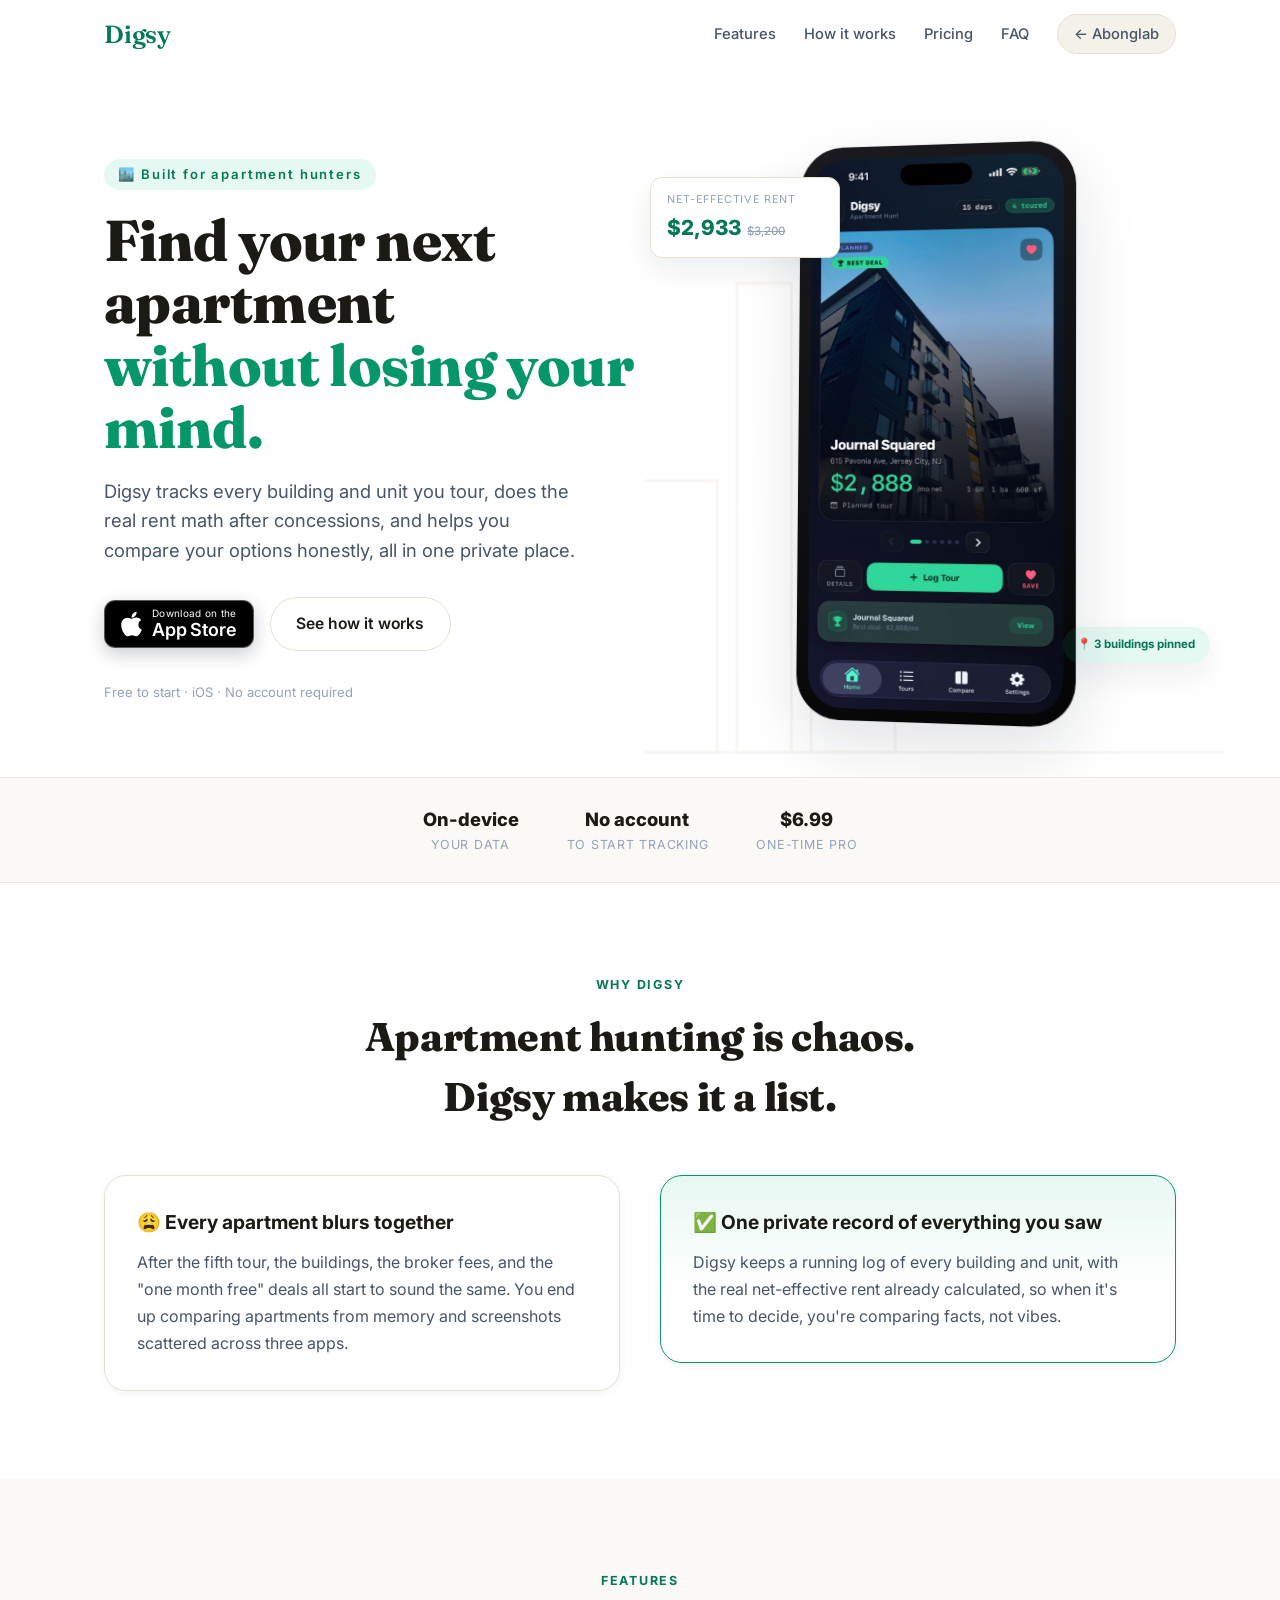
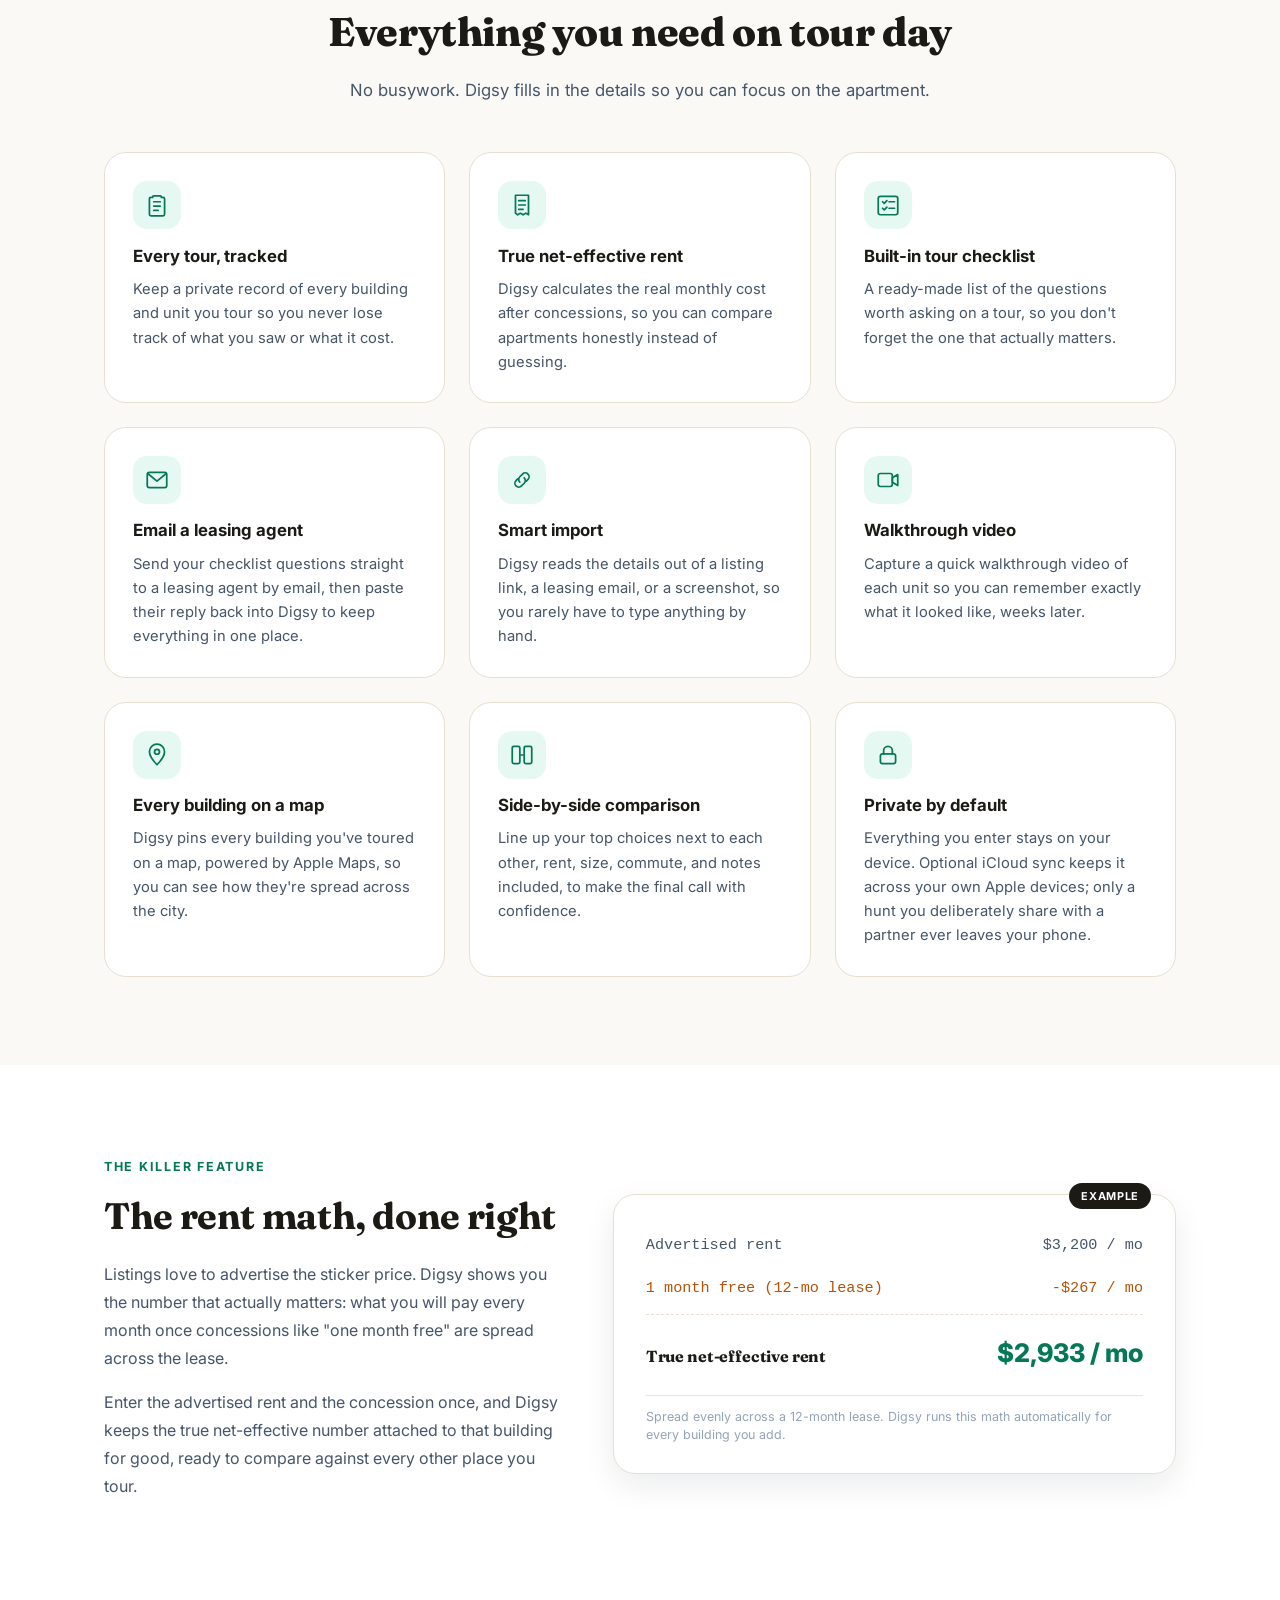
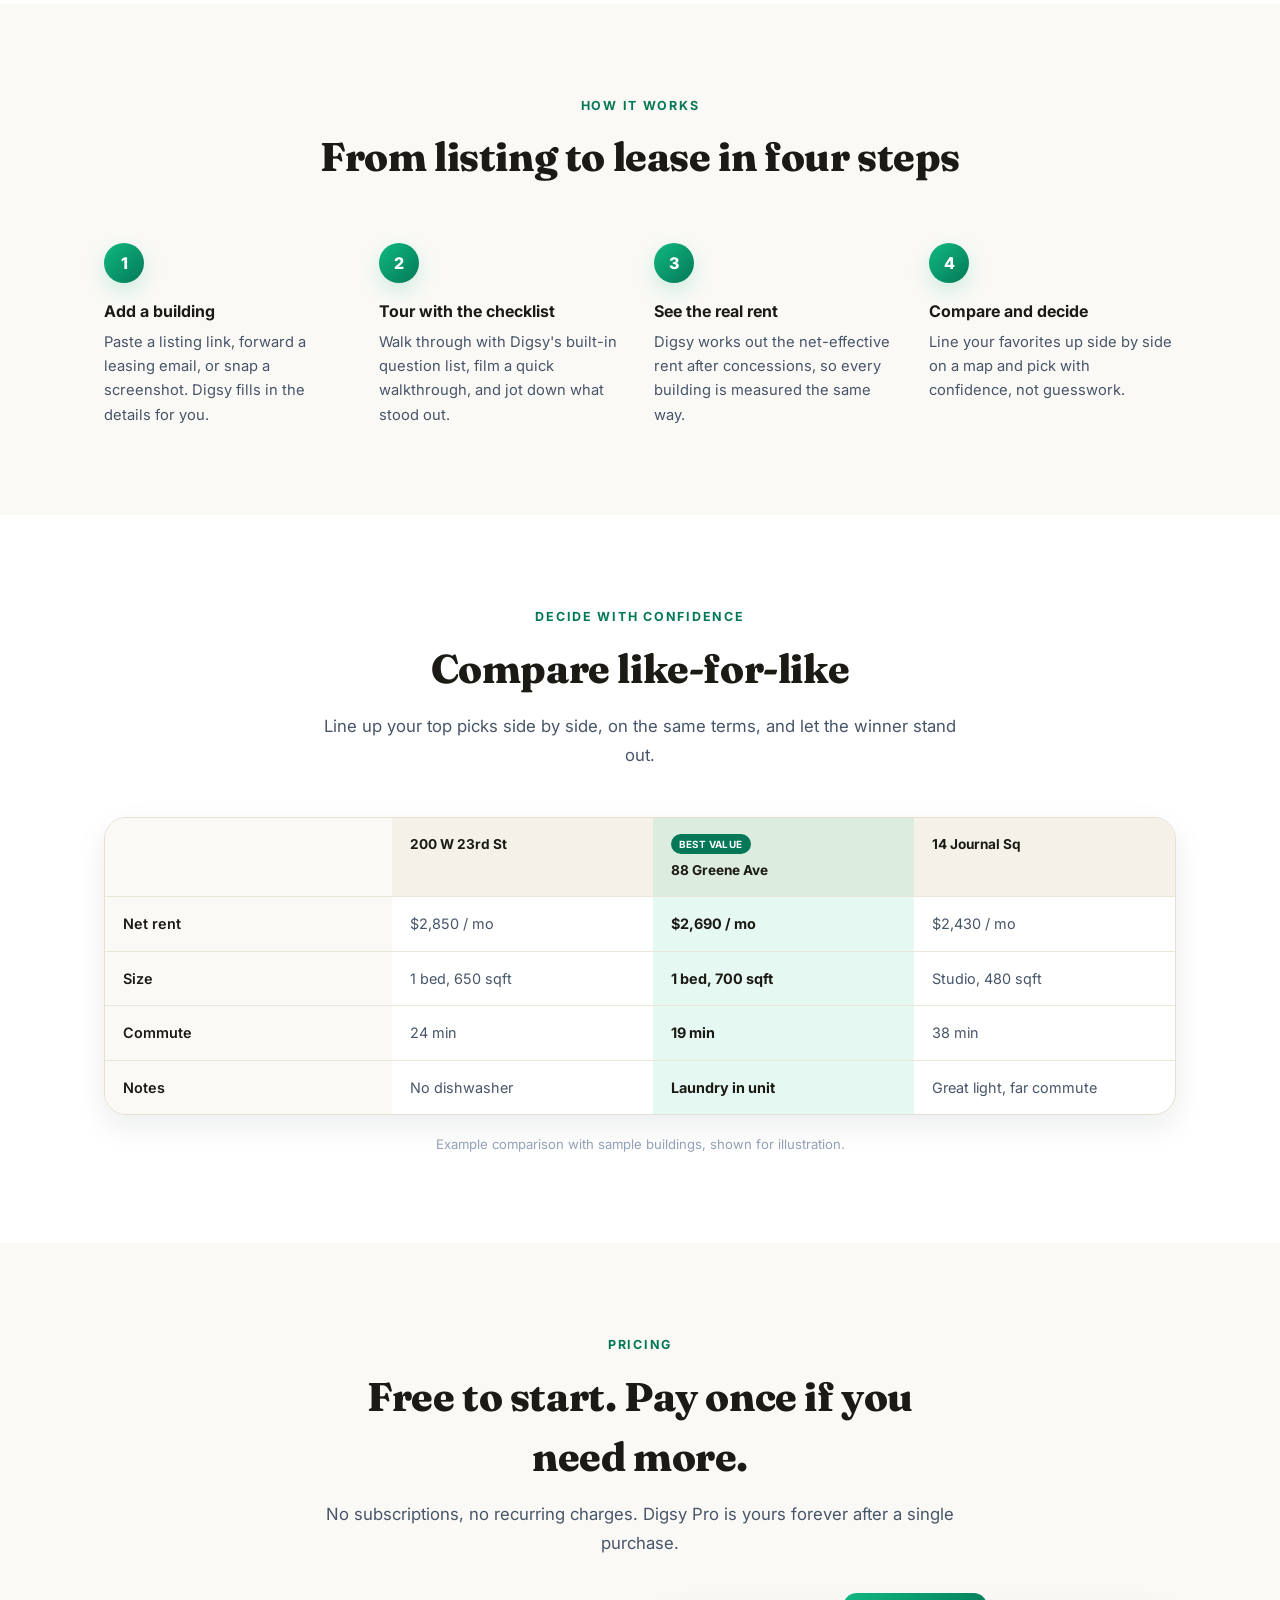
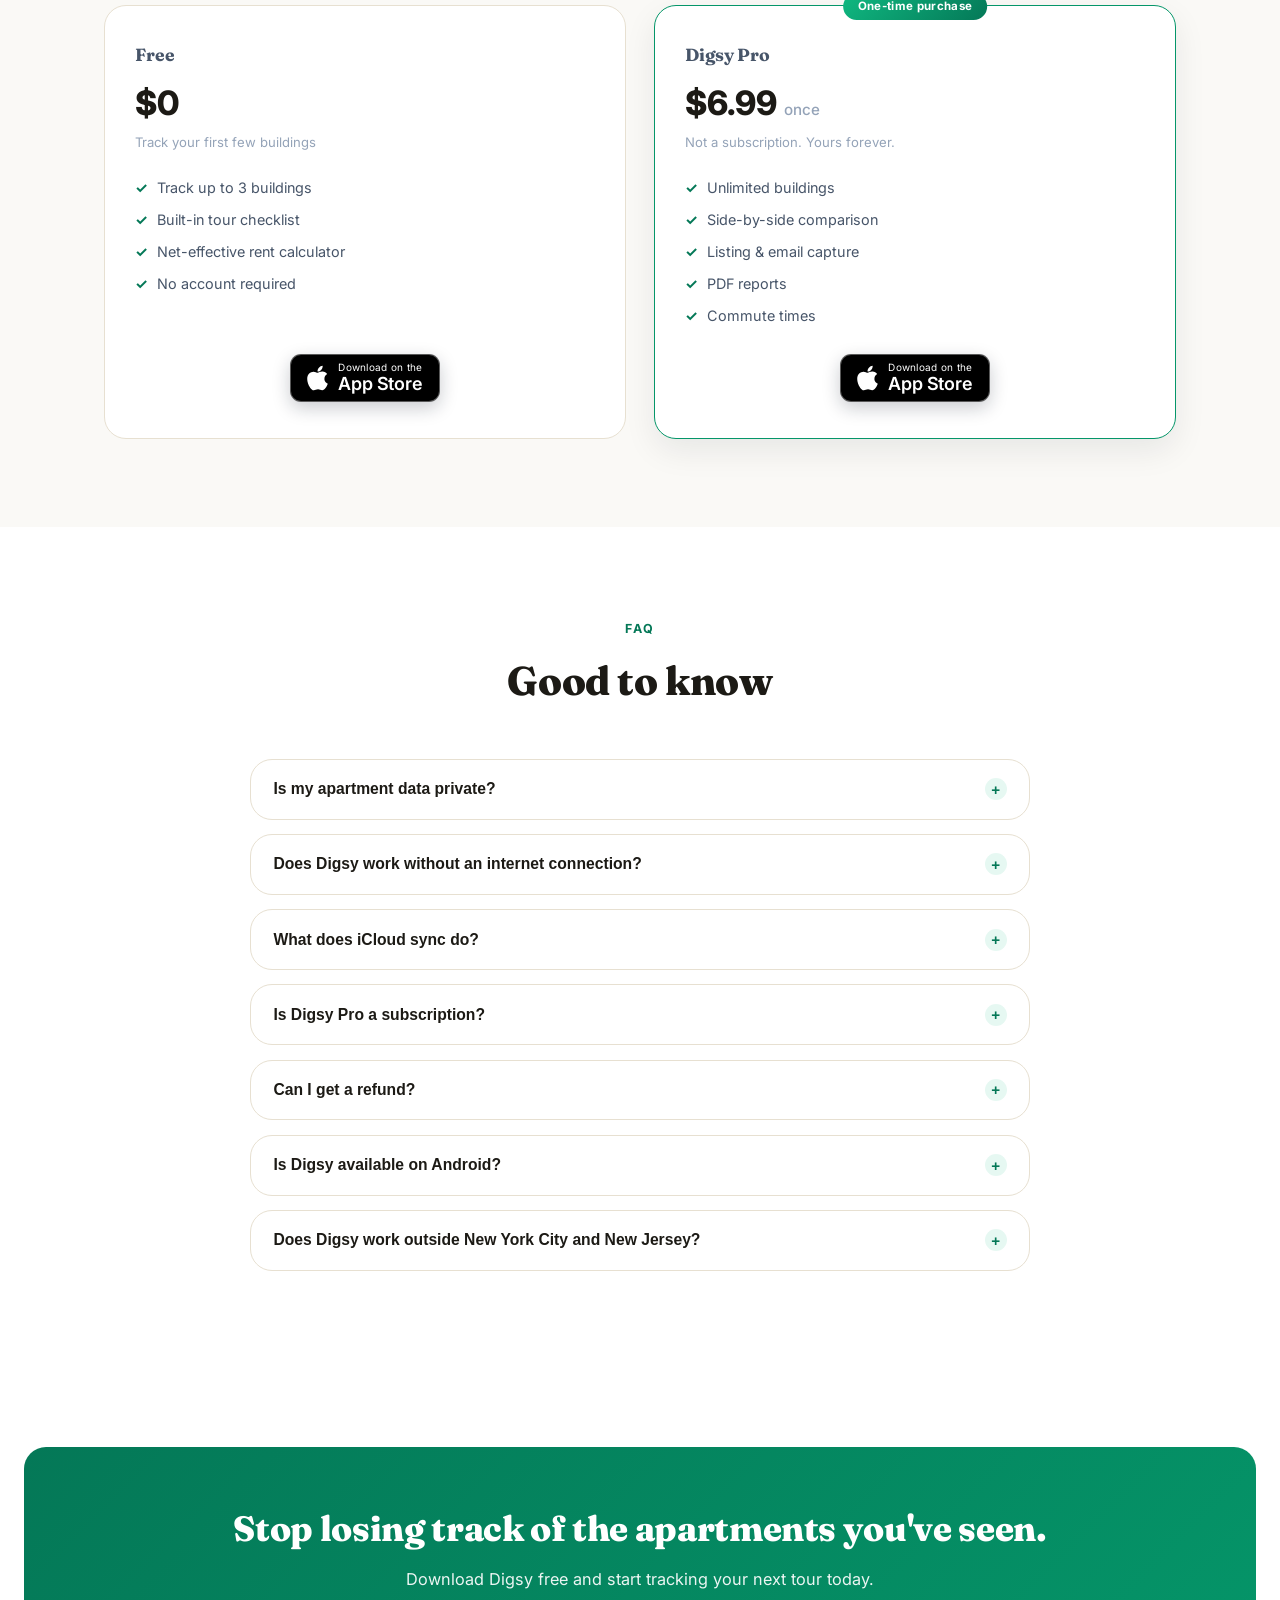
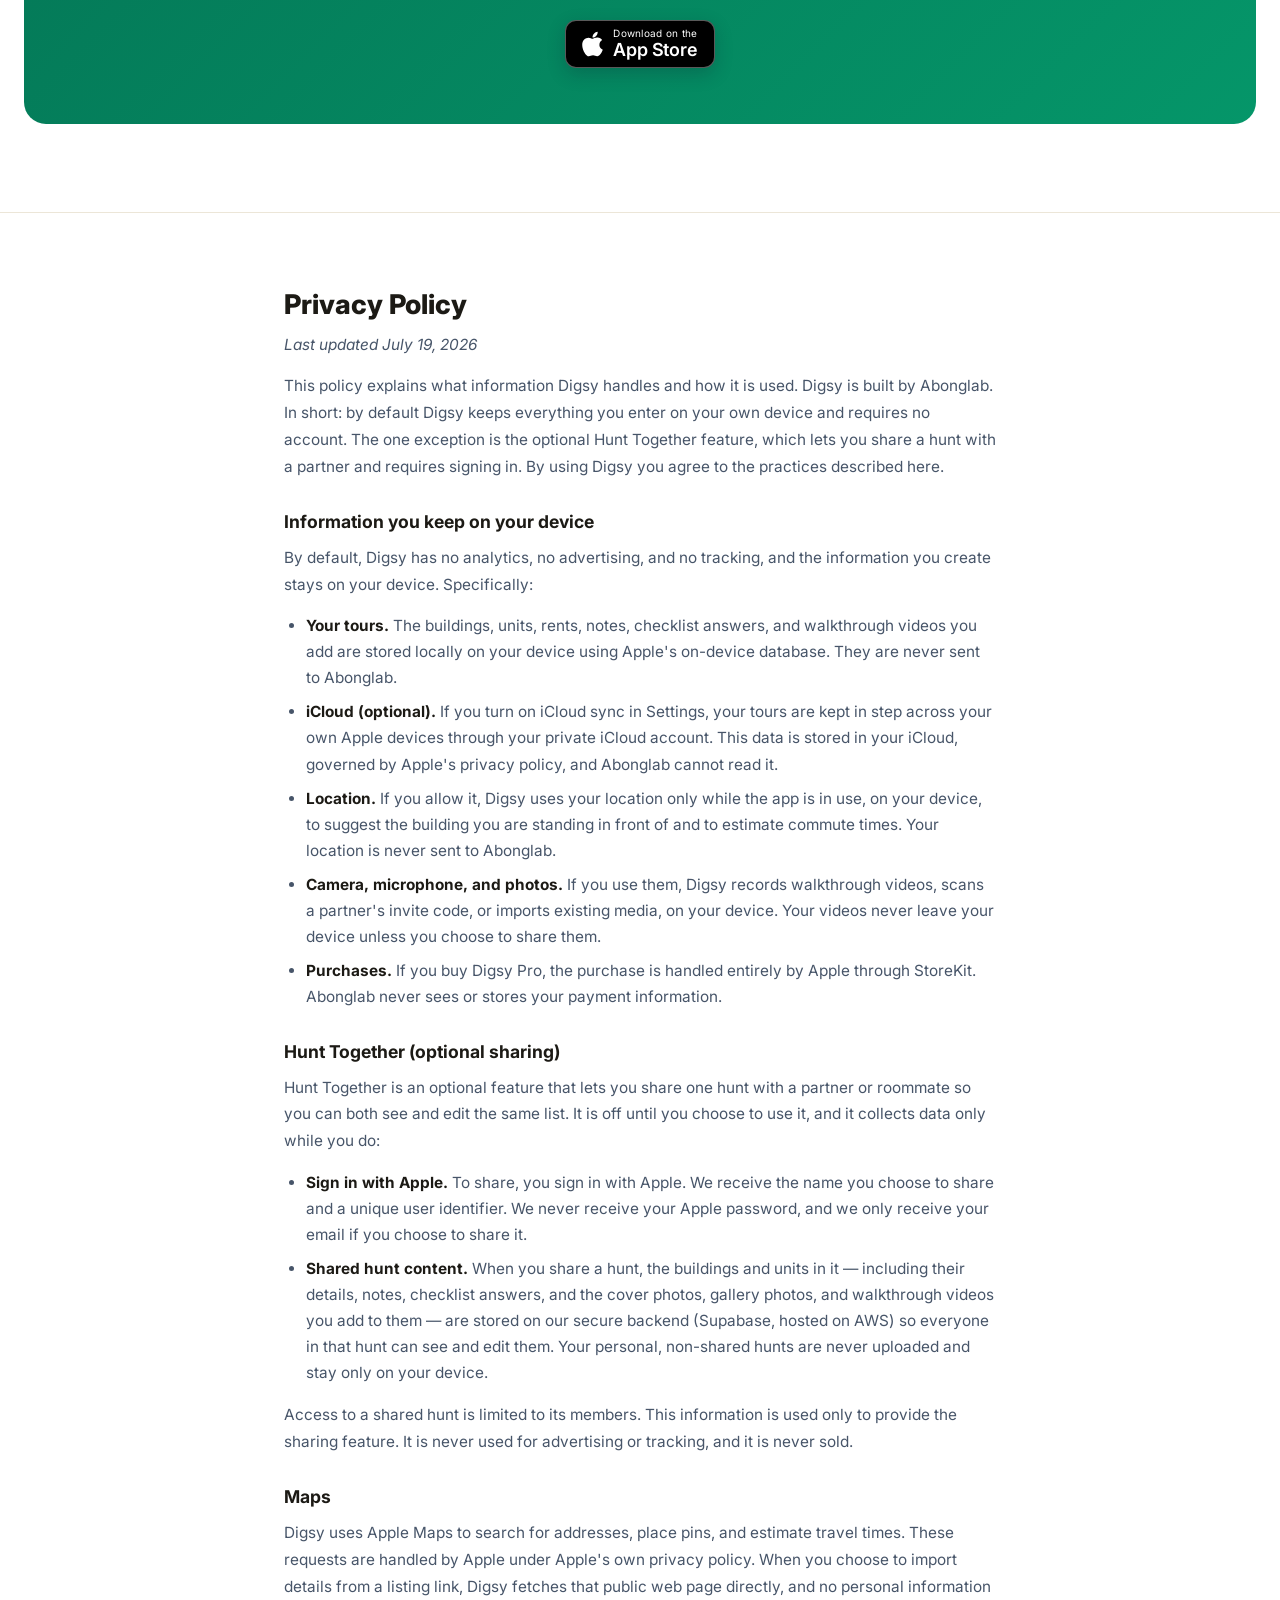
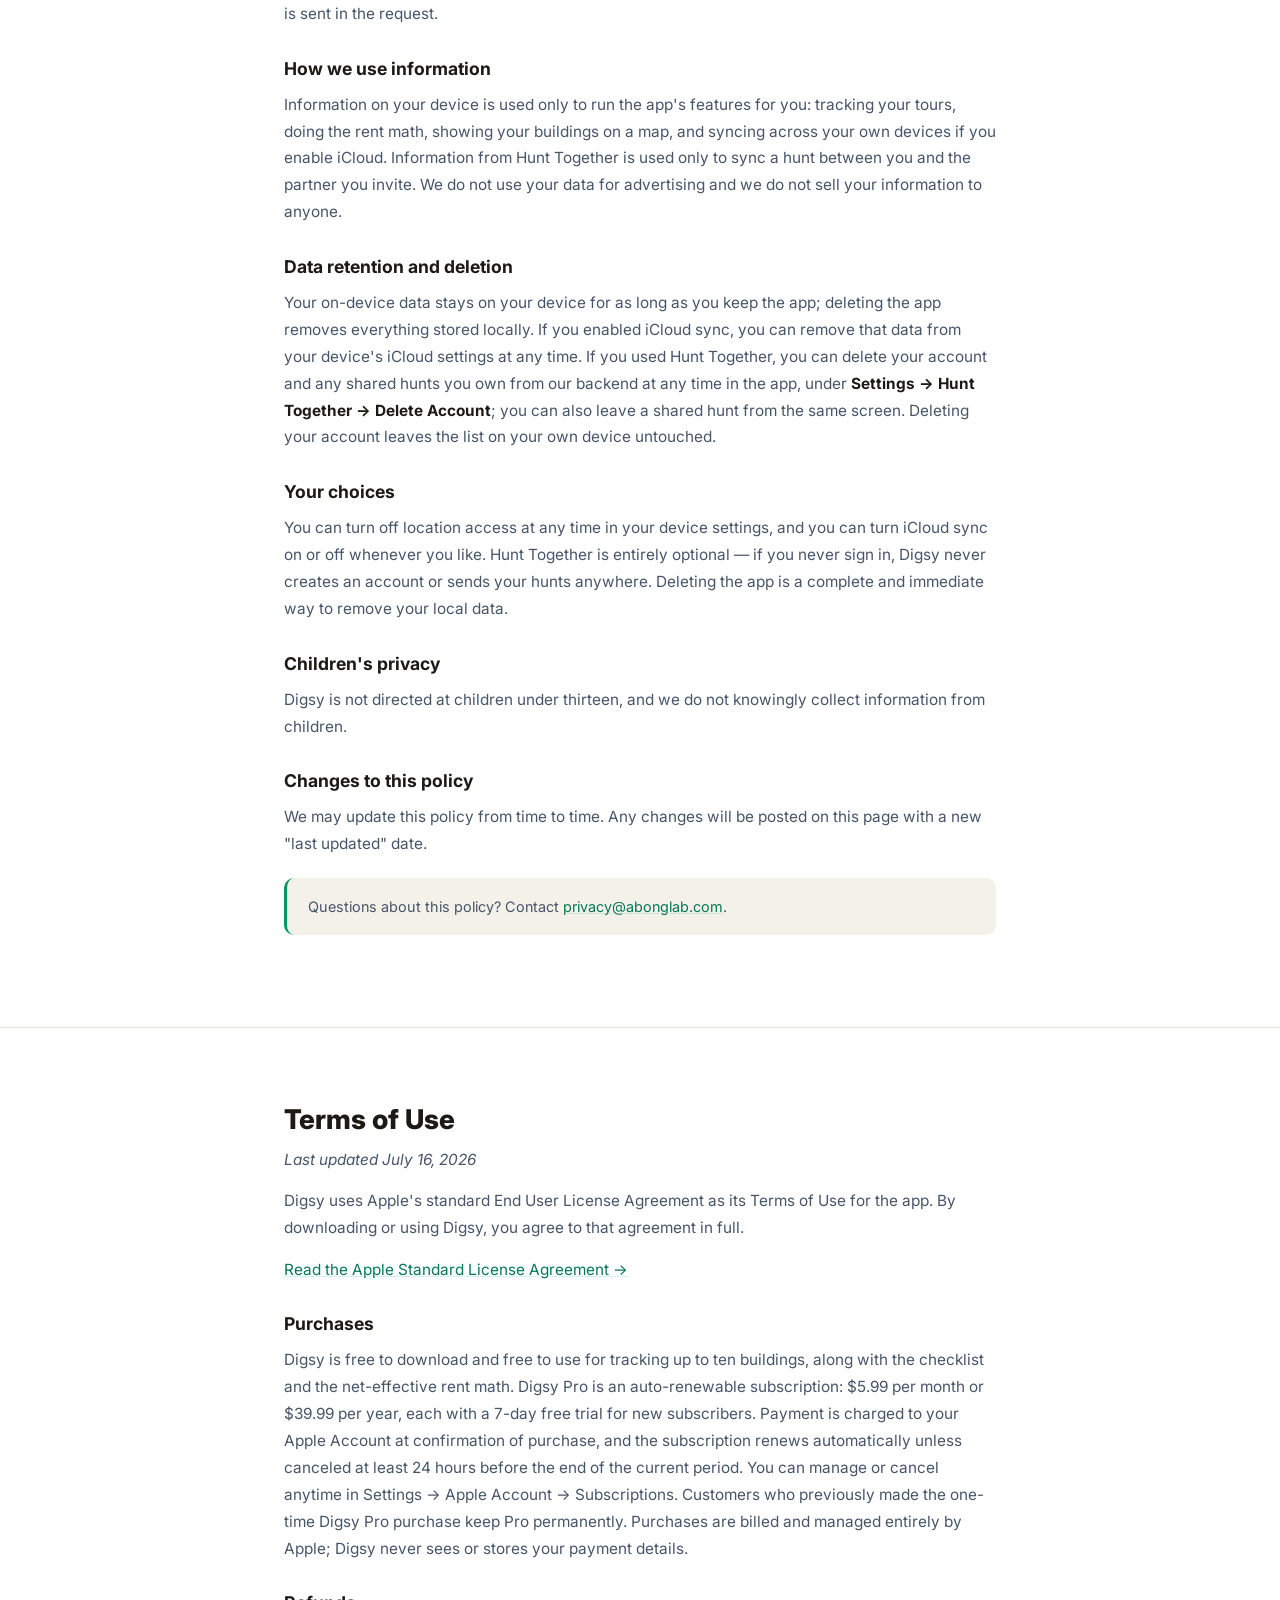
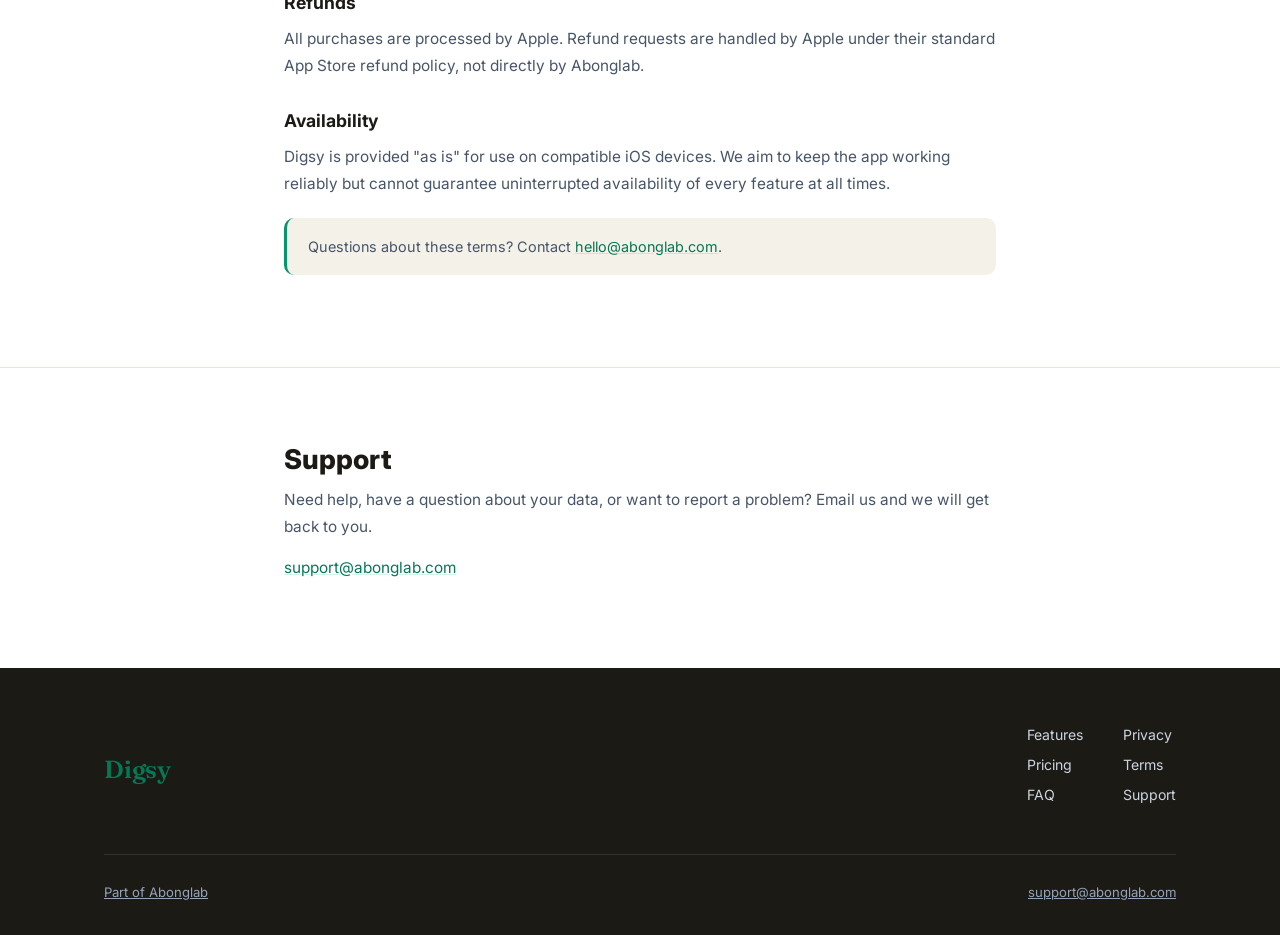
==== commit 91feb473: "Digsy: add /digsy/privacy page; fix subscription + shared-media copy - New standalone privacy policy" ====
--- a/digsy/index.html
+++ b/digsy/index.html
@@ -426,7 +426,7 @@
             <p>Hunt Together is an optional feature that lets you share one hunt with a partner or roommate so you can both see and edit the same list. It is off until you choose to use it, and it collects data only while you do:</p>
             <ul>
                 <li><strong>Sign in with Apple.</strong> To share, you sign in with Apple. We receive the name you choose to share and a unique user identifier. We never receive your Apple password, and we only receive your email if you choose to share it.</li>
-                <li><strong>Shared hunt data.</strong> The buildings and units in a hunt you share are stored on our secure backend (Supabase) so both partners can see and edit them. Your personal, non-shared hunts are never uploaded, and walkthrough videos are never uploaded — they stay on each person's device.</li>
+                <li><strong>Shared hunt content.</strong> When you share a hunt, the buildings and units in it — including their details, notes, checklist answers, and the cover photos, gallery photos, and walkthrough videos you add to them — are stored on our secure backend (Supabase, hosted on AWS) so everyone in that hunt can see and edit them. Your personal, non-shared hunts are never uploaded and stay only on your device.</li>
             </ul>
             <p>Access to a shared hunt is limited to its members. This information is used only to provide the sharing feature. It is never used for advertising or tracking, and it is never sold.</p>
 
@@ -460,7 +460,7 @@
             <p><a href="https://www.apple.com/legal/internet-services/itunes/dev/stdeula/">Read the Apple Standard License Agreement →</a></p>
 
             <h3>Purchases</h3>
-            <p>Digsy is free to download and free to use for tracking up to three buildings, along with the checklist and the net-effective rent math. Digsy Pro is a single one-time purchase of $6.99. It is not a subscription: there is no recurring charge, and the unlock is yours for as long as you use the app. The purchase is billed and managed entirely by Apple through your App Store account. Digsy never sees or stores your payment details.</p>
+            <p>Digsy is free to download and free to use for tracking up to ten buildings, along with the checklist and the net-effective rent math. Digsy Pro is an auto-renewable subscription: $5.99 per month or $39.99 per year, each with a 7-day free trial for new subscribers. Payment is charged to your Apple Account at confirmation of purchase, and the subscription renews automatically unless canceled at least 24 hours before the end of the current period. You can manage or cancel anytime in Settings → Apple Account → Subscriptions. Customers who previously made the one-time Digsy Pro purchase keep Pro permanently. Purchases are billed and managed entirely by Apple; Digsy never sees or stores your payment details.</p>
 
             <h3>Refunds</h3>
             <p>All purchases are processed by Apple. Refund requests are handled by Apple under their standard App Store refund policy, not directly by Abonglab.</p>
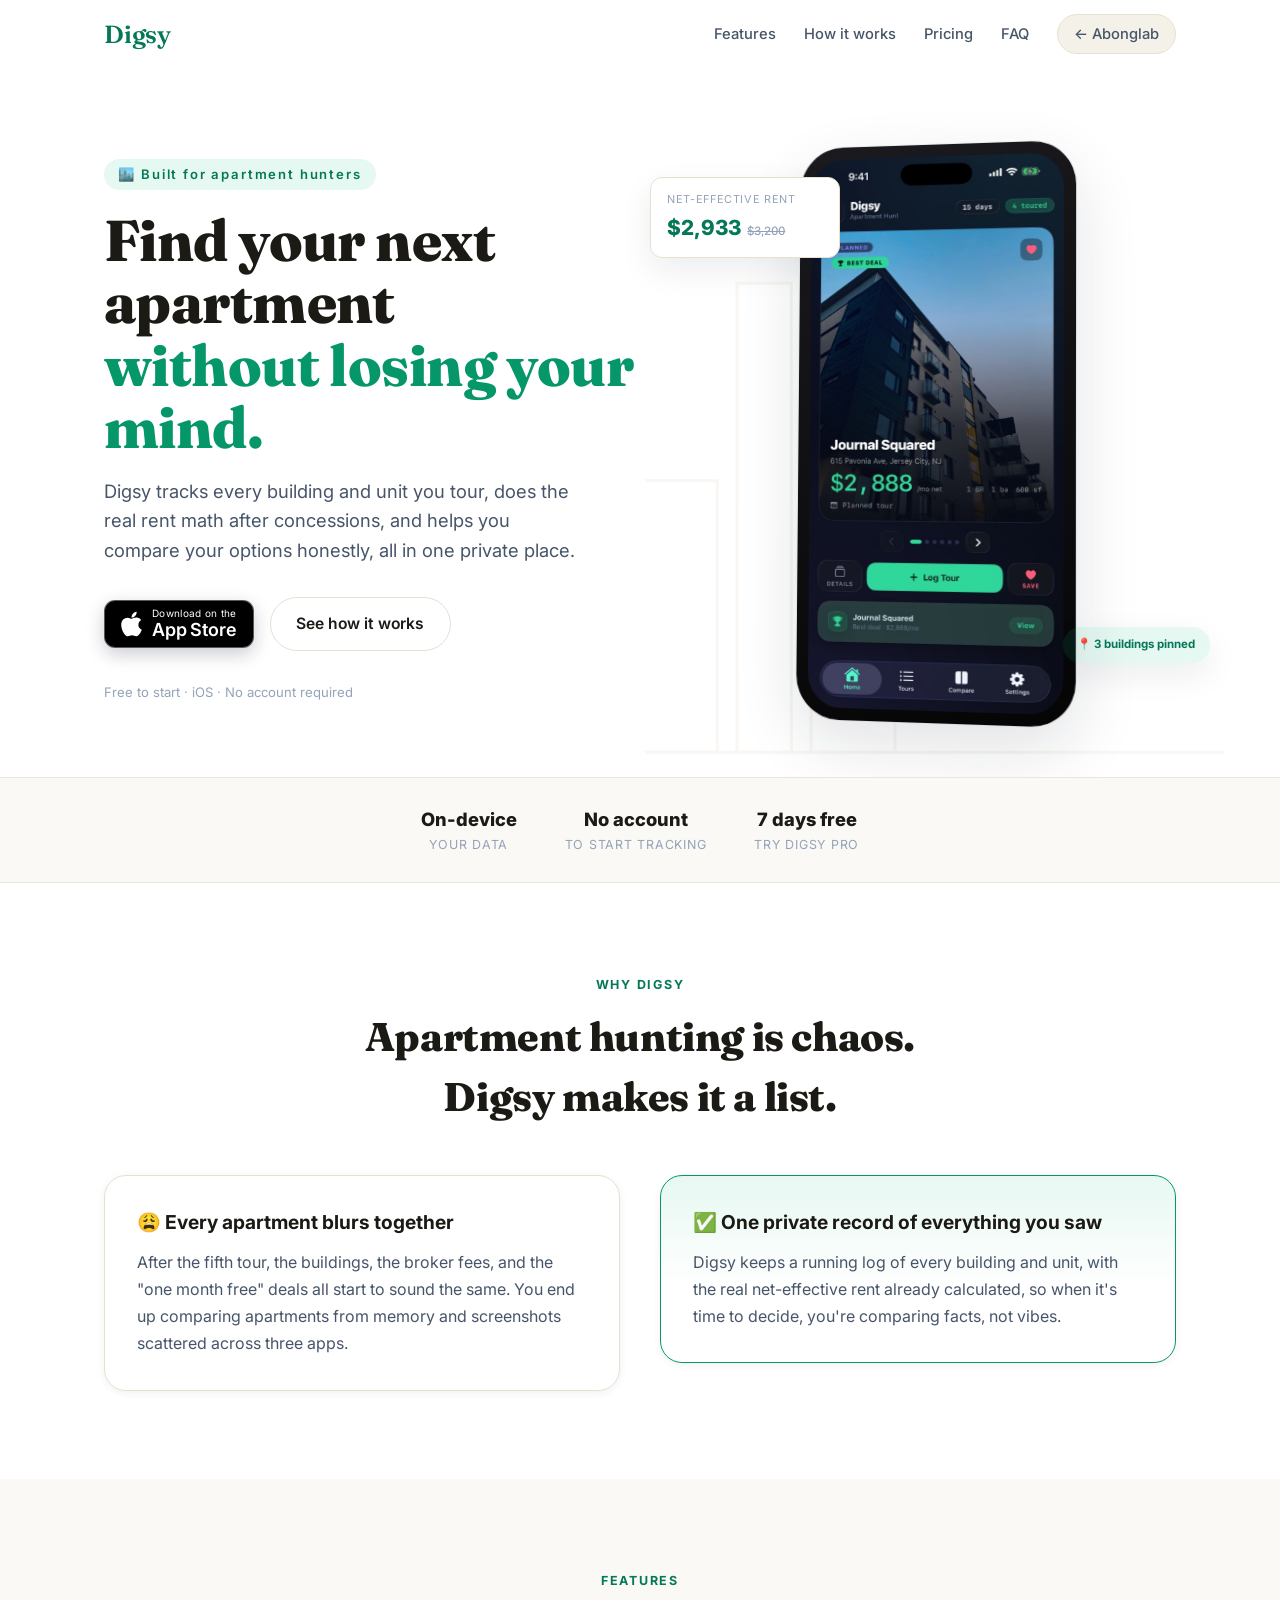
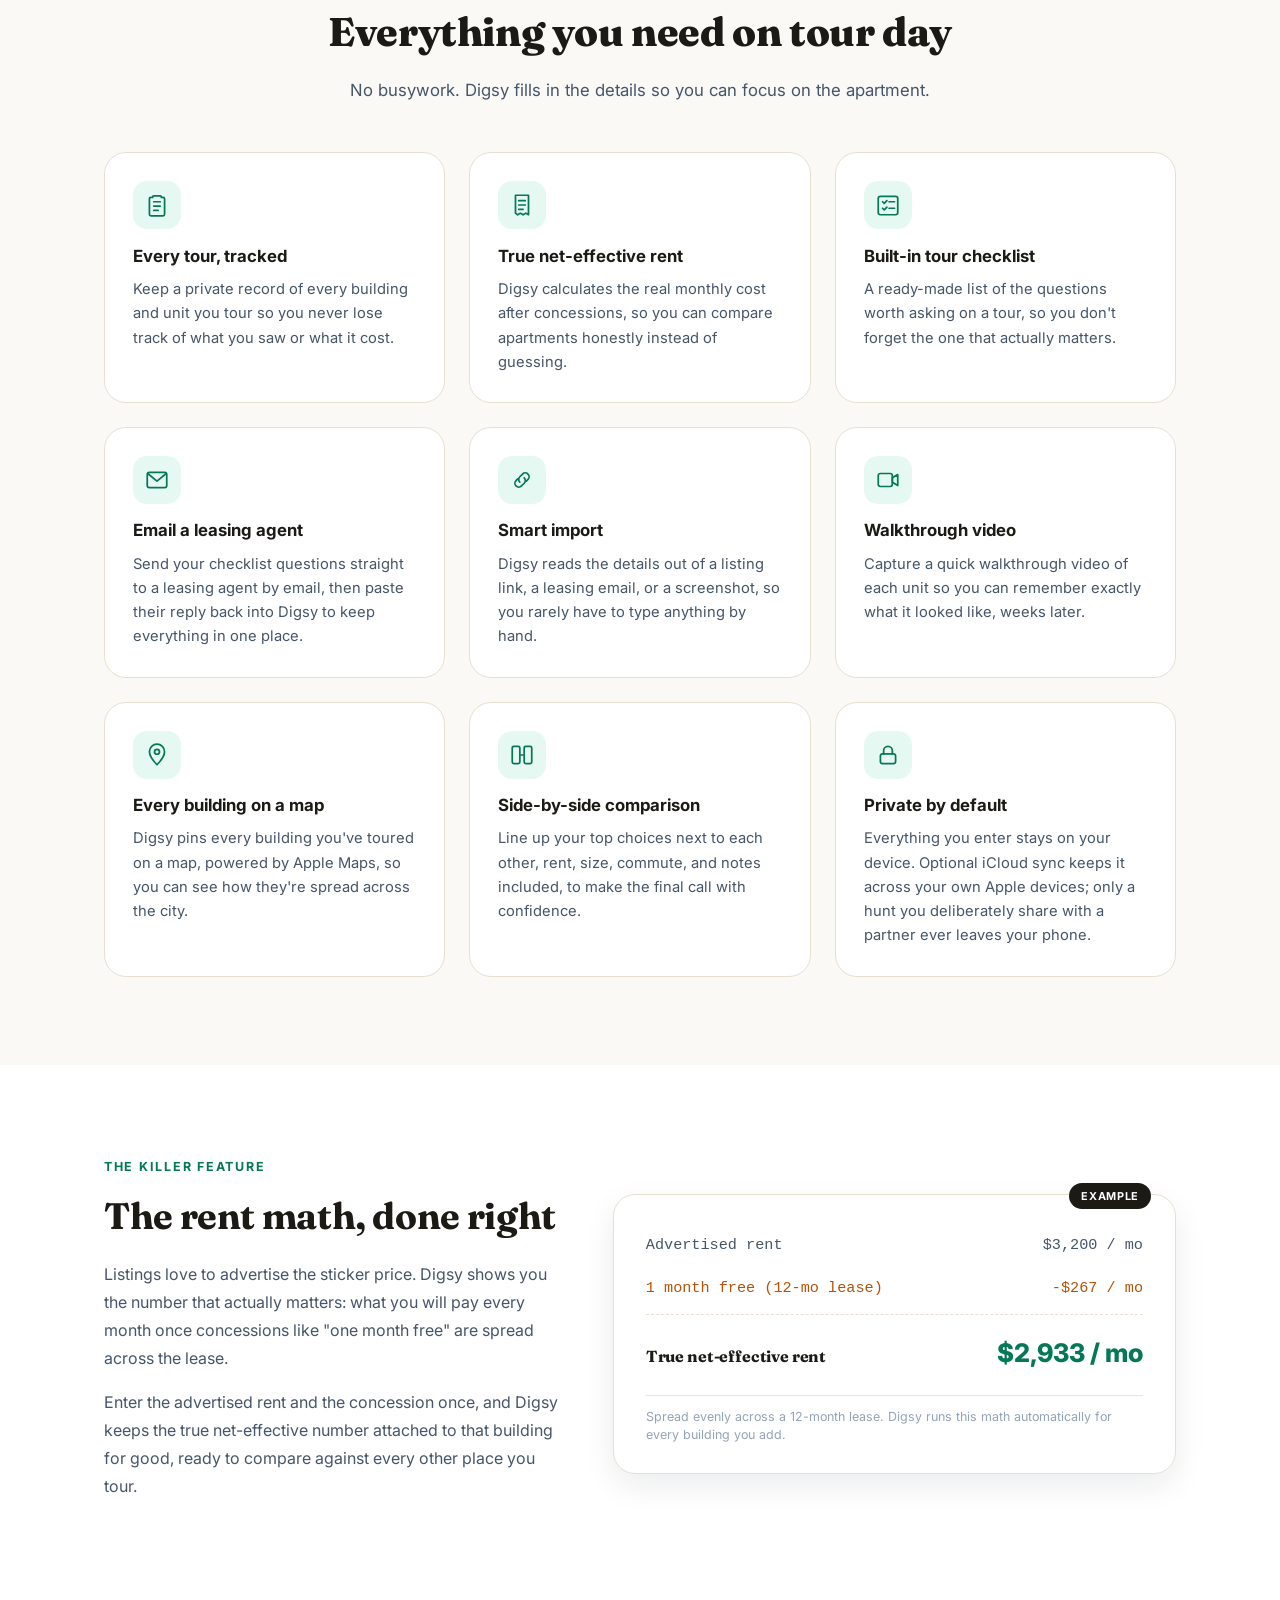
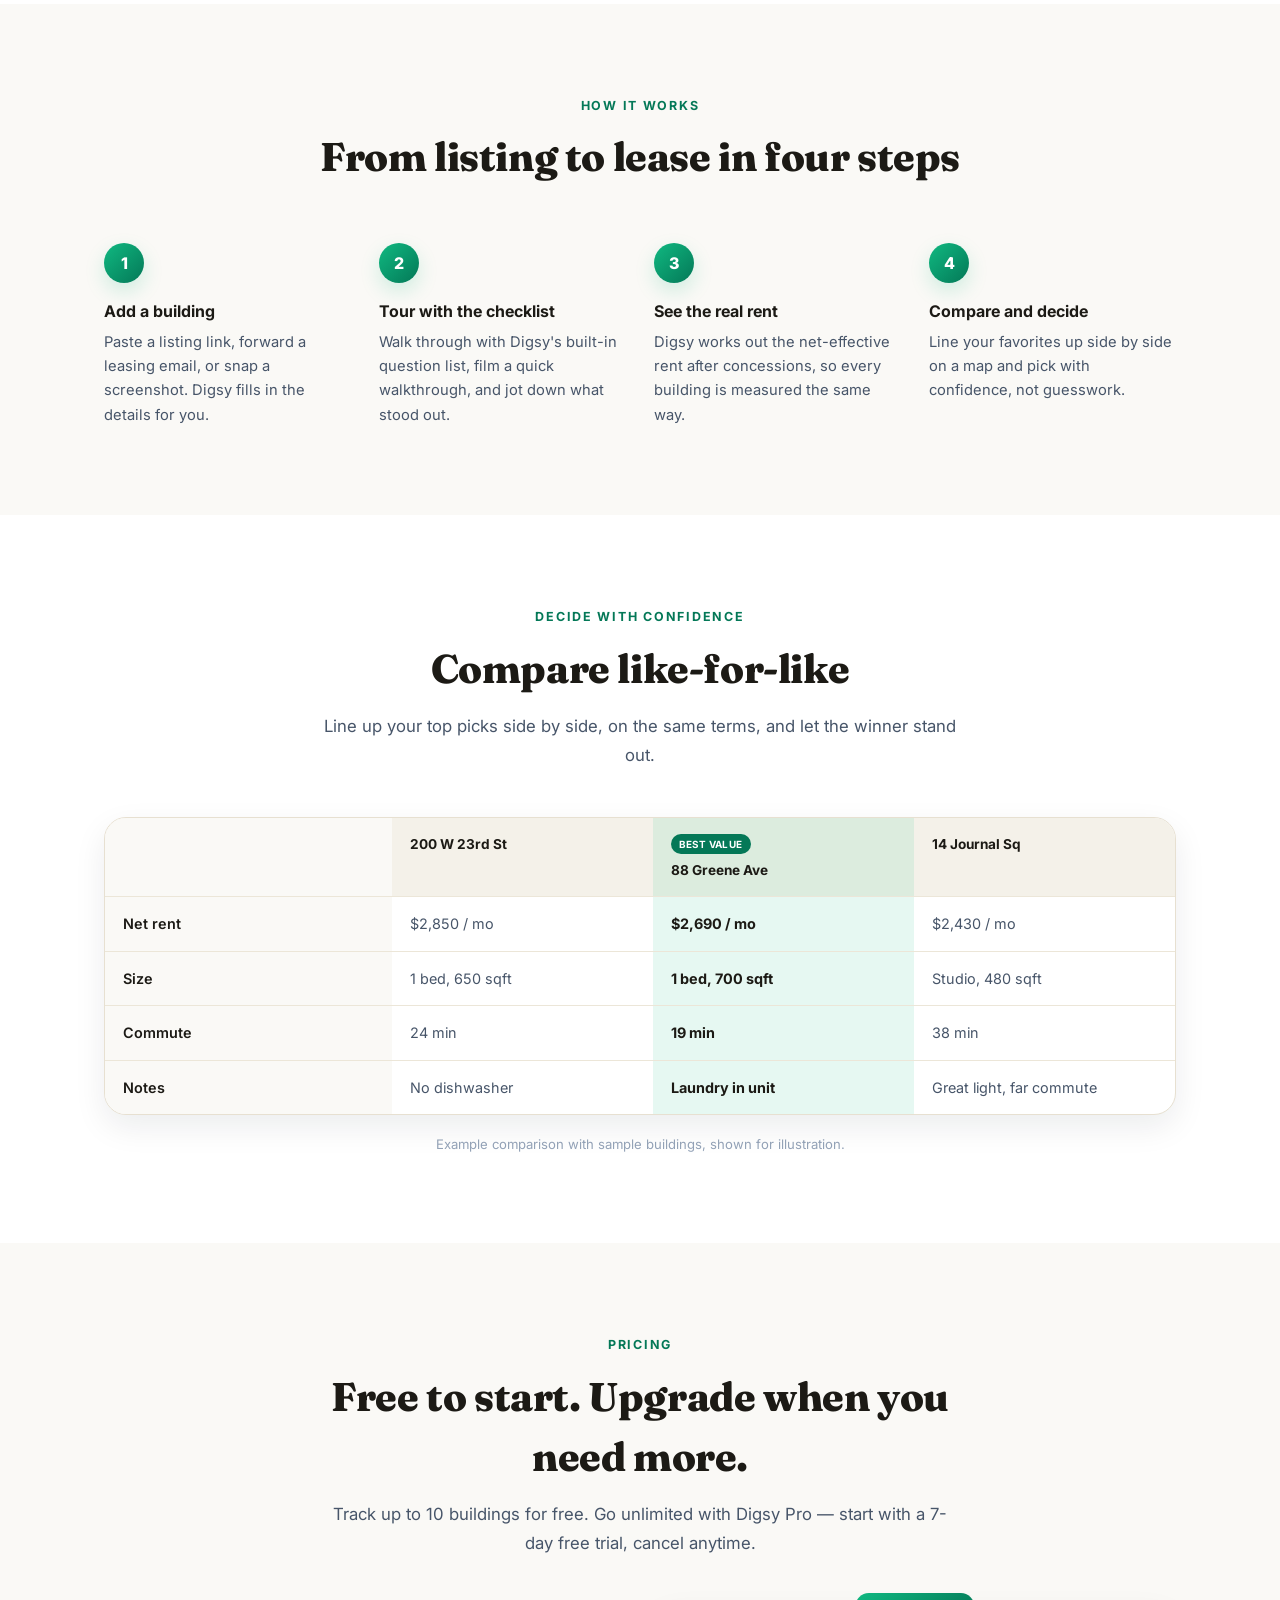
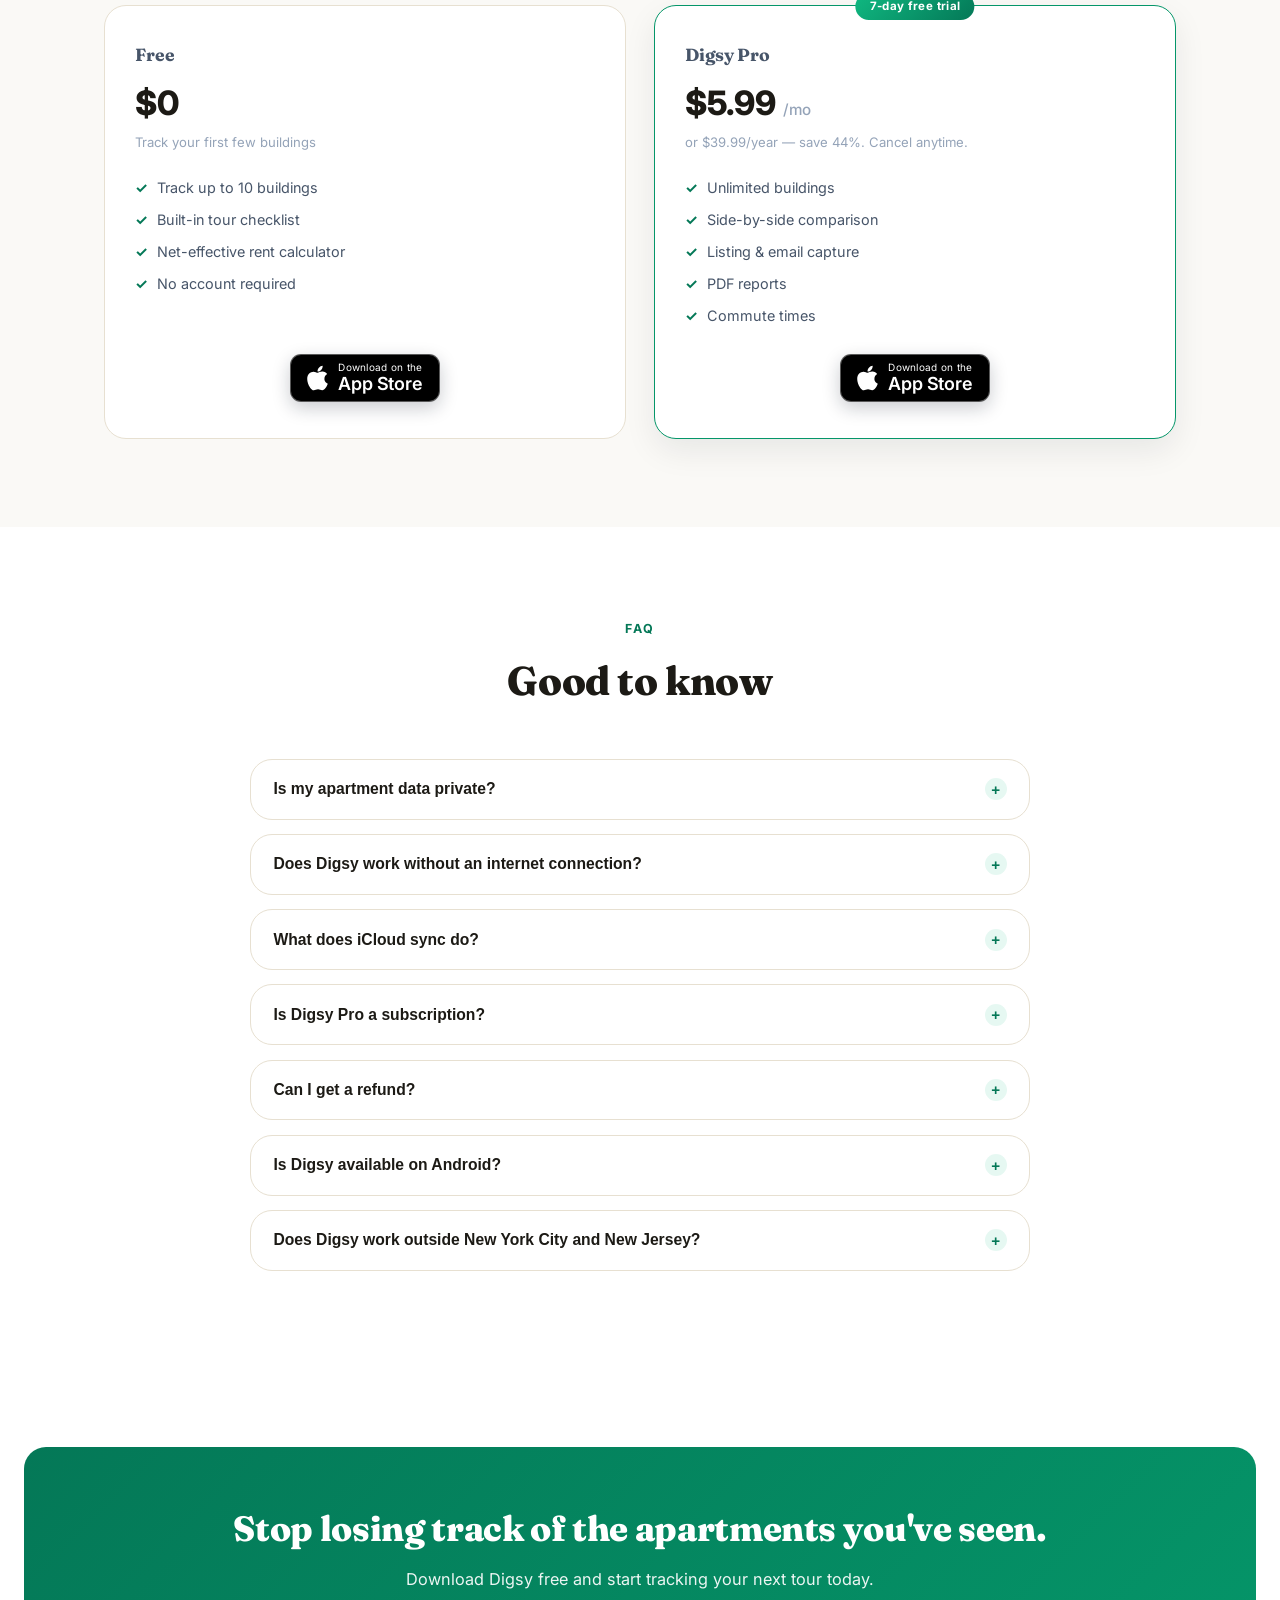
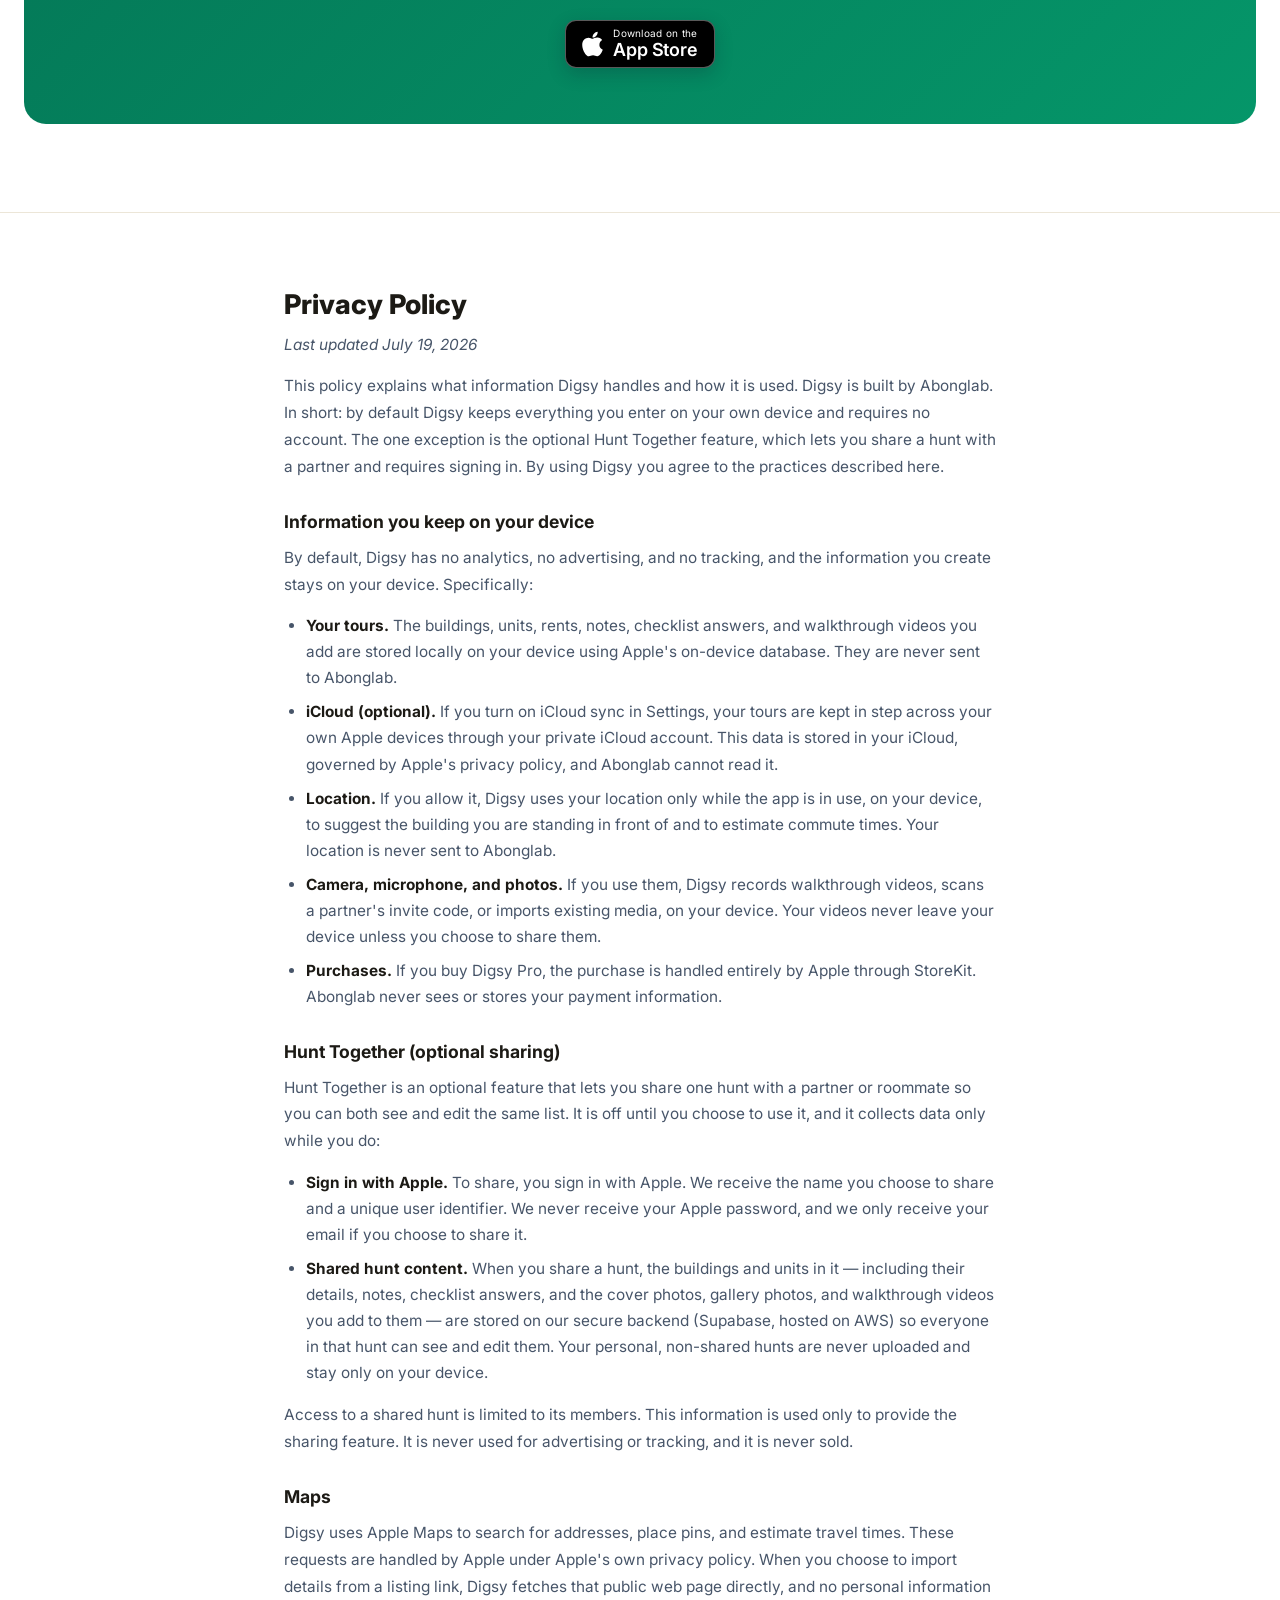
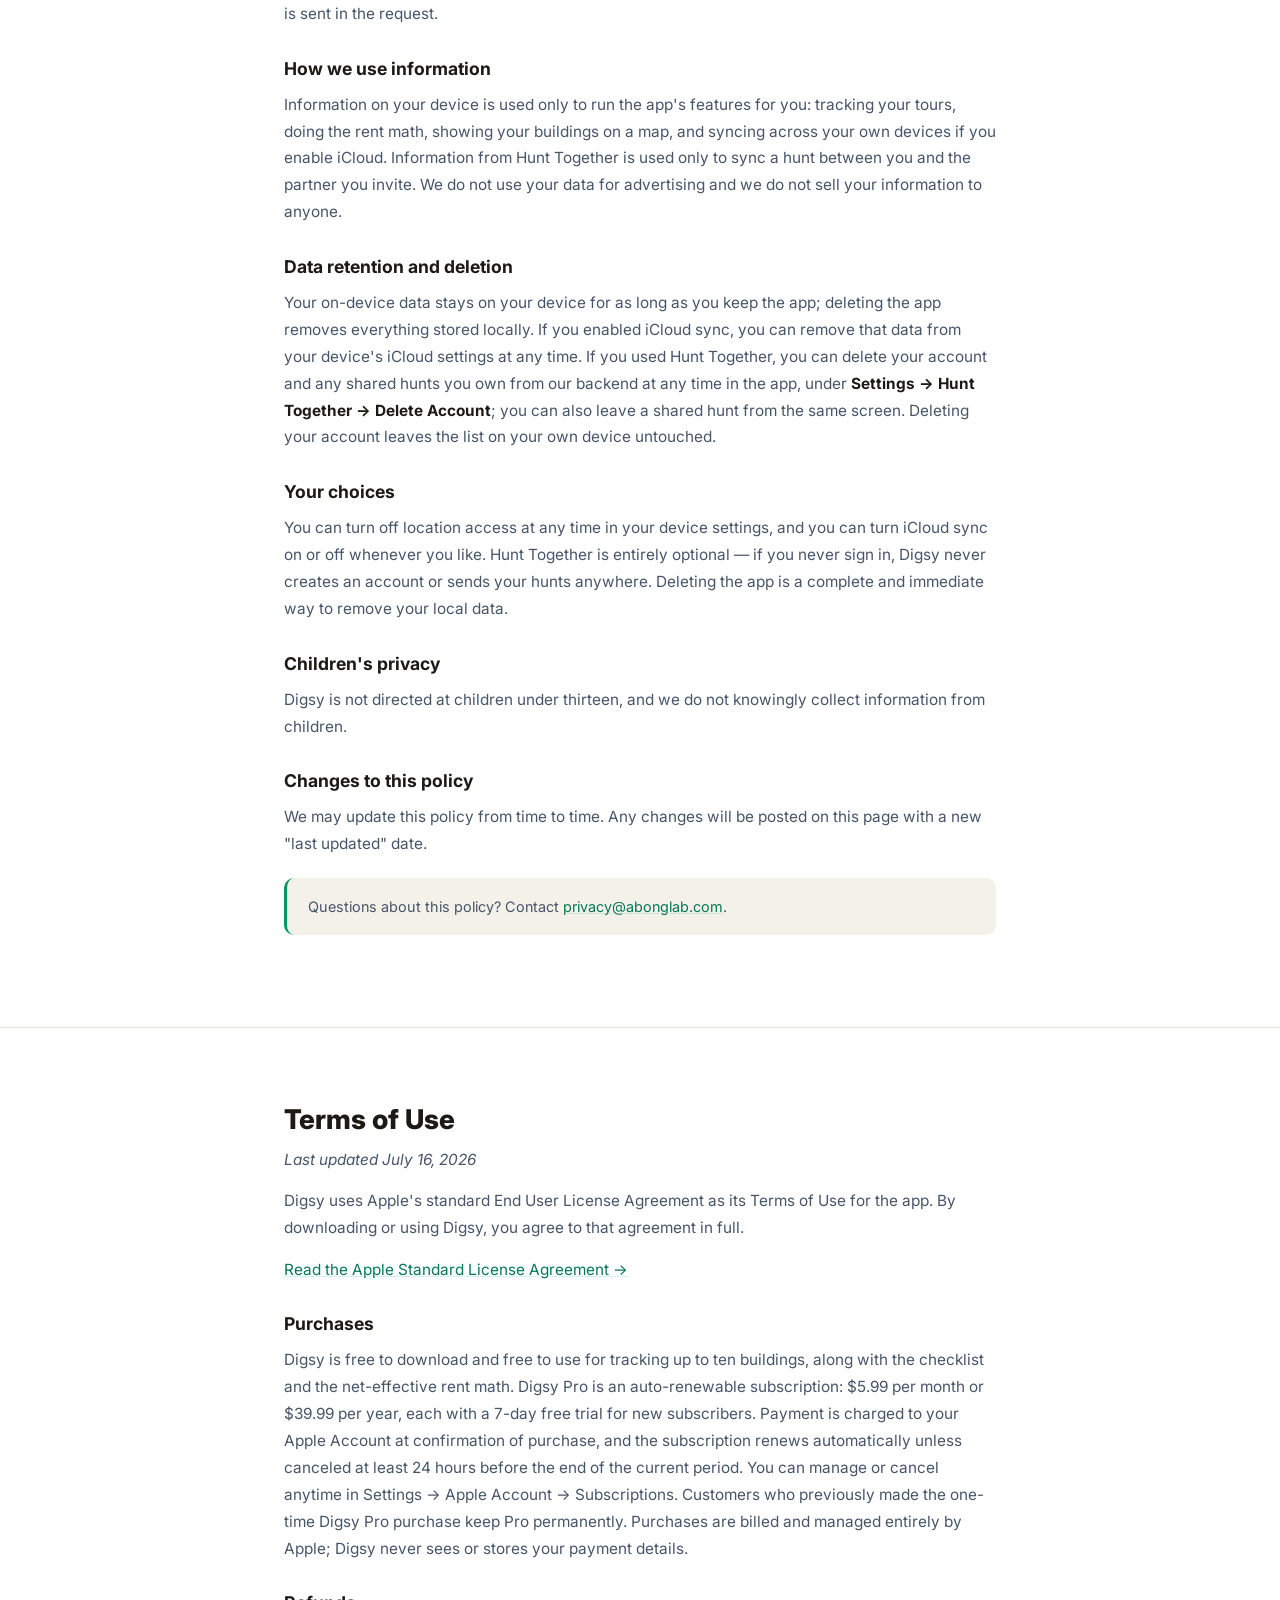
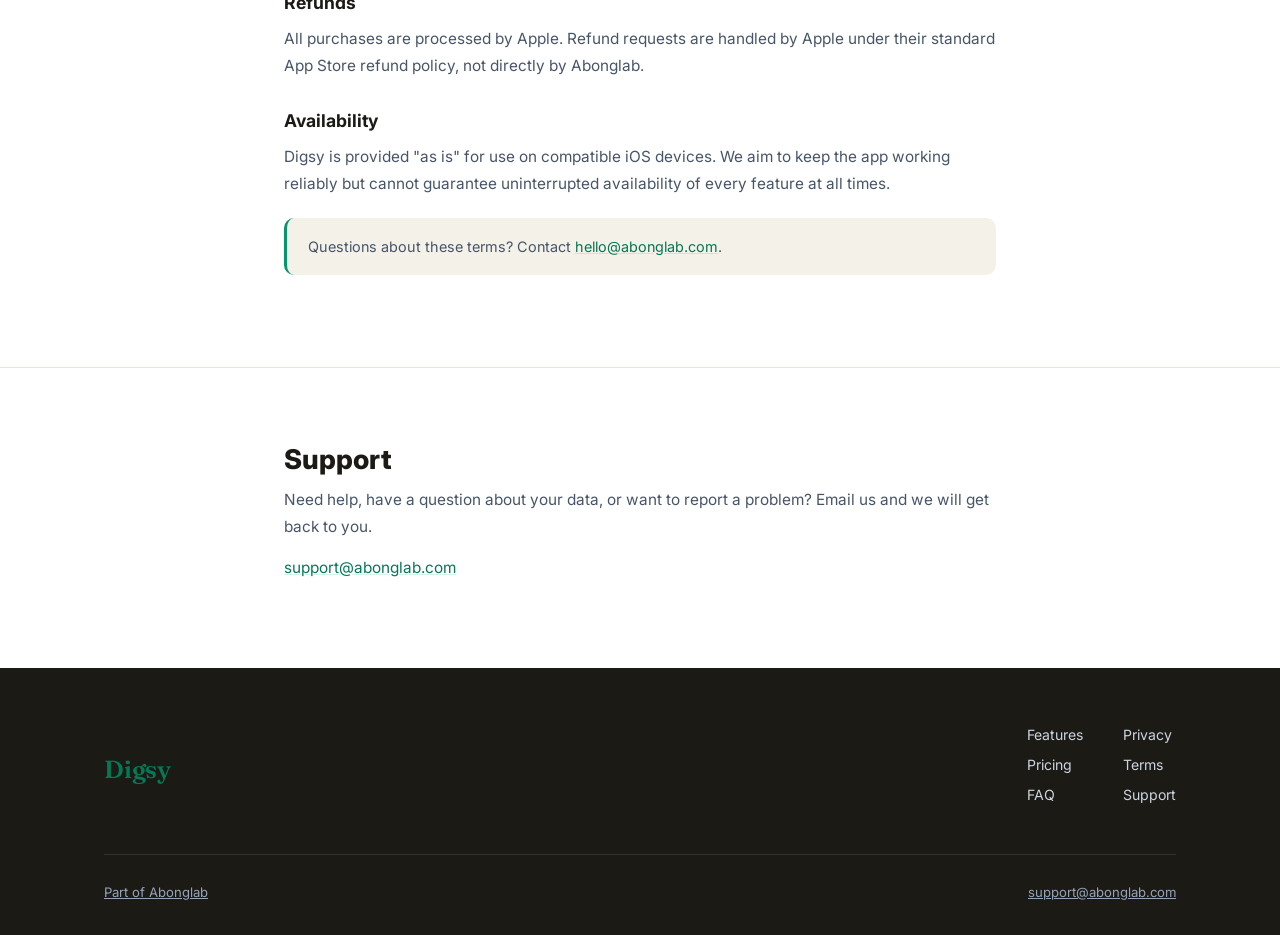
==== commit fec45193: "Digsy site: subscription pricing + refresh outdated copy - Pricing section, Pro price card, FAQ, and" ====
--- a/digsy/index.html
+++ b/digsy/index.html
@@ -84,8 +84,8 @@
                 <span class="trust-item__label">To start tracking</span>
             </div>
             <div class="trust-item">
-                <span class="trust-item__value">$6.99</span>
-                <span class="trust-item__label">One-time Pro</span>
+                <span class="trust-item__value">7 days free</span>
+                <span class="trust-item__label">Try Digsy Pro</span>
             </div>
         </div>
     </section>
@@ -265,8 +265,8 @@
         <div class="wrap">
             <div class="section__header reveal">
                 <span class="section__eyebrow">Pricing</span>
-                <h2 class="section__title">Free to start. Pay once if you need more.</h2>
-                <p class="section__desc">No subscriptions, no recurring charges. Digsy Pro is yours forever after a single purchase.</p>
+                <h2 class="section__title">Free to start. Upgrade when you need more.</h2>
+                <p class="section__desc">Track up to 10 buildings for free. Go unlimited with Digsy Pro — start with a 7-day free trial, cancel anytime.</p>
             </div>
             <div class="pricing-grid">
                 <div class="price-card reveal">
@@ -274,7 +274,7 @@
                     <div class="price-card__price">$0</div>
                     <p class="price-card__note">Track your first few buildings</p>
                     <ul>
-                        <li>Track up to 3 buildings</li>
+                        <li>Track up to 10 buildings</li>
                         <li>Built-in tour checklist</li>
                         <li>Net-effective rent calculator</li>
                         <li>No account required</li>
@@ -291,10 +291,10 @@
                     </div>
                 </div>
                 <div class="price-card price-card--highlight reveal">
-                    <span class="price-card__badge">One-time purchase</span>
+                    <span class="price-card__badge">7-day free trial</span>
                     <h3>Digsy Pro</h3>
-                    <div class="price-card__price">$6.99 <span>once</span></div>
-                    <p class="price-card__note">Not a subscription. Yours forever.</p>
+                    <div class="price-card__price">$5.99 <span>/mo</span></div>
+                    <p class="price-card__note">or $39.99/year — save 44%. Cancel anytime.</p>
                     <ul>
                         <li>Unlimited buildings</li>
                         <li>Side-by-side comparison</li>
@@ -357,7 +357,7 @@
                         <span class="faq-item__icon">+</span>
                     </button>
                     <div class="faq-item__a">
-                        <div class="faq-item__a-inner">No. Digsy Pro is a single one-time purchase of $6.99, billed once by Apple. There is no recurring charge and the unlock is yours for as long as you use the app.</div>
+                        <div class="faq-item__a-inner">Yes. Digsy Pro is an auto-renewable subscription — $5.99/month or $39.99/year, each with a 7-day free trial for new subscribers. It renews automatically until you cancel, which you can do anytime in your Apple subscription settings. Customers who bought the earlier one-time version of Digsy Pro keep it permanently.</div>
                     </div>
                 </div>
                 <div class="faq-item" data-open="false">
